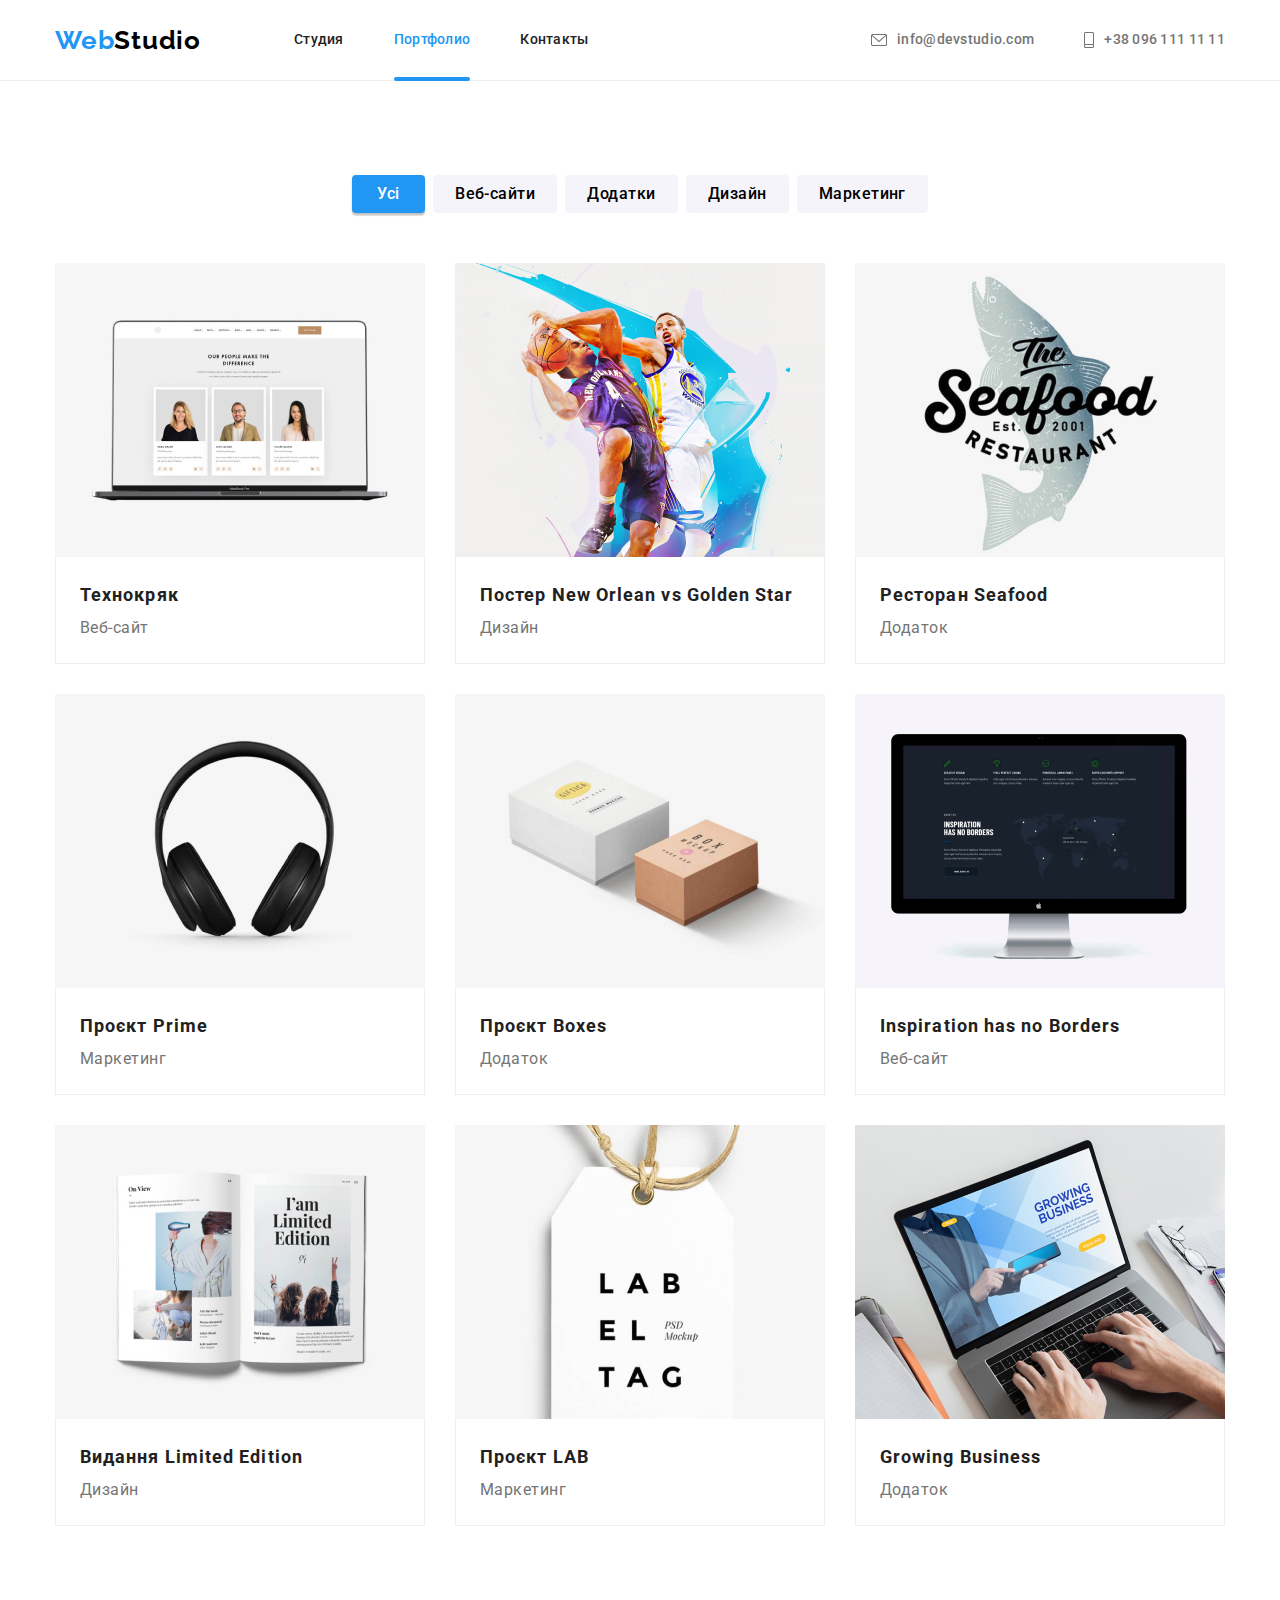
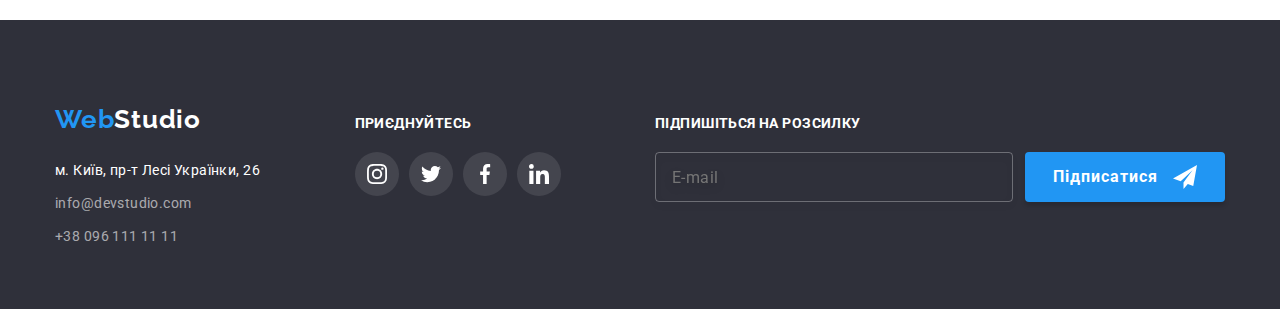
==== portfolio.html @ 857a2376 "added" ====
<!DOCTYPE html>
<html lang="en">
  <head>
    <meta charset="UTF-8">
    <meta http-equiv="X-UA-Compatible" content="IE=edge">
    <meta name="viewport" content="width=device-width, initial-scale=1.0">
    <title>Студия</title>
    <link rel="stylesheet" href="./css/main.min.css">
  </head>
  <body>
   <!-- Шапка сайту Header -->

   <header class="header">
    <div class="container header-container">

      <!-- Логотип компанії Logo -->

      <div class="header__wrap">
        <a class="header__logo logo" href="./index.html"
          >Web<span class="header__decor">Studio</span></a>

        <!-- Menu NAV -->

        <nav class="nav">
          <ul class="nav__list">
            <li class="nav__item">
              <a href="./index.html" class="nav__link">Студия</a>
             </li>
            <li class="nav__item">
              <a href="./portfolio.html" class="nav__link nav__link--current nav__link--current::after">Портфолио</a>
            </li>
            <li class="nav__item"><a href="#" class="nav__link">Контакты</a></li>
          </ul>
        </nav>
      </div>

      <!-- Contacts -->

      <div class="header__contacts contacts">
        <ul class="contacts__list">
          <li class="contacts__item">
            <a href="mailto:info@devstudio.com" class="contacts__link"
              ><svg class="contacts__icon" width="16" height="12">
                <use href="./images/icons.svg#icon-envelope"></use>
              </svg>
              info@devstudio.com
            </a>
          </li>
          <li class="contacts__item">
            <a href="tel:+380961111111" class="contacts__link"
              ><svg class="contacts__icon" width="10" height="16">
                <use href="./images/icons.svg#icon-smartphone"></use></svg
              >+38 096 111 11 11</a
            >
          </li>
        </ul>
      </div>

    </div>
  </header>
    <main>
      <section class="section port">
        <div class="container">
          <h1 hidden>Портфоліо</h1>
          <ul class="list-button">
            <li class="item">
              <button type="button" class="cursor button-port current-btn">
                Усі
              </button>
            </li>
            <li class="item">
              <button type="button" class="cursor button-port">
                Веб-сайти
              </button>
            </li>
            <li class="item">
              <button type="button" class="cursor button-port">Додатки</button>
            </li>
            <li class="item">
              <button type="button" class="cursor button-port">Дизайн</button>
            </li>
            <li class="item">
              <button type="button" class="cursor button-port">
                Маркетинг
              </button>
            </li>
          </ul>

          <!-- <div class="port-img"> -->
          <ul class="list port-img">
            <li class="item"><a href="#"> 
              <div class="port-desc">
                <div class="thumb">
                  <p class="port-description">
                    Ресурс пропонує комплексні пропозиції з різним рівнем
                    функціоналу та сервісів. Все це дозволить відвідувачу
                    отримати вичерпні відомості про компанію чи приватну особу.
                  </p>
                </div>
                <img src="./images/img16.jpg" alt="Технокряк" width="370">
              </div>
              <div class="content-item">
                <h2 class="title-port">Технокряк</h2>
                <p class="text-port">Веб-сайт</p>
              </div></a>
            </li>
            <li class="item"><a href="#"> 
              <div class="port-desc">
                <div class="thumb">
                  <p class="port-description">
                    Ресурс пропонує комплексні пропозиції з різним рівнем
                    функціоналу та сервісів. Все це дозволить відвідувачу
                    отримати вичерпні відомості про компанію чи приватну особу.
                  </p>
                </div>
                <img
                  src="./images/img15.jpg"
                  alt="Постер New Orlean vs Golden Star"
                  width="370"
                >
              </div>
              <div class="content-item">
                <h2 class="title-port">Постер New Orlean vs Golden Star</h2>
                <p class="text-port">Дизайн</p>
              </div></a>
            </li>
            <li class="item"><a href="#"> 
              <div class="port-desc">
                <div class="thumb">
                  <p class="port-description">
                    Ресурс пропонує комплексні пропозиції з різним рівнем
                    функціоналу та сервісів. Все це дозволить відвідувачу
                    отримати вичерпні відомості про компанію чи приватну особу.
                  </p>
                </div>
                <img
                  src="./images/img14.jpg"
                  alt="Ресторан Seafood"
                  width="370"
                >
              </div>
              <div class="content-item">
                <h2 class="title-port">Ресторан Seafood</h2>
                <p class="text-port">Додаток</p>
              </div></a>
            </li>
            <li class="item"><a href="#"> 
              <div class="port-desc">
                <div class="thumb">
                  <p class="port-description">
                    Ресурс пропонує комплексні пропозиції з різним рівнем
                    функціоналу та сервісів. Все це дозволить відвідувачу
                    отримати вичерпні відомості про компанію чи приватну особу.
                  </p>
                </div>
                <img src="./images/img13.jpg" alt="Проєкт Prime" width="370">
              </div>
              <div class="content-item">
                <h2 class="title-port">Проєкт Prime</h2>
                <p class="text-port">Маркетинг</p>
              </div></a>
            </li>
            <li class="item"><a href="#"> 
              <div class="port-desc">
                <div class="thumb">
                  <p class="port-description">
                    Ресурс пропонує комплексні пропозиції з різним рівнем
                    функціоналу та сервісів. Все це дозволить відвідувачу
                    отримати вичерпні відомості про компанію чи приватну особу.
                  </p>
                </div>
                <img src="./images/img12.jpg" alt="Проєкт Boxes" width="370">
              </div>
              <div class="content-item">
                <h2 class="title-port">Проєкт Boxes</h2>
                <p class="text-port">Додаток</p>
              </div></a>
            </li>
            <li class="item"><a href="#"> 
              <div class="port-desc">
                <div class="thumb">
                  <p class="port-description">
                    Ресурс пропонує комплексні пропозиції з різним рівнем
                    функціоналу та сервісів. Все це дозволить відвідувачу
                    отримати вичерпні відомості про компанію чи приватну особу.
                  </p>
                </div>
                <img
                  src="./images/img11.jpg"
                  alt="Inspiration has no Borders"
                  width="370"
                >
              </div>
              <div class="content-item">
                <h2 class="title-port">Inspiration has no Borders</h2>
                <p class="text-port">Веб-сайт</p>
              </div></a>
            </li>
            <li class="item"><a href="#"> 
              <div class="port-desc">
                <div class="thumb">
                  <p class="port-description">
                    Ресурс пропонує комплексні пропозиції з різним рівнем
                    функціоналу та сервісів. Все це дозволить відвідувачу
                    отримати вичерпні відомості про компанію чи приватну особу.
                  </p>
                </div>
                <img
                  src="./images/img10.jpg"
                  alt="Видання Limited Edition"
                  width="370"
                >
              </div>
              <div class="content-item">
                <h2 class="title-port">Видання Limited Edition</h2>
                <p class="text-port">Дизайн</p>
              </div></a>
            </li>
            <li class="item"><a href="#"> 
              <div class="port-desc">
                <div class="thumb">
                  <p class="port-description">
                    Ресурс пропонує комплексні пропозиції з різним рівнем
                    функціоналу та сервісів. Все це дозволить відвідувачу
                    отримати вичерпні відомості про компанію чи приватну особу.
                  </p>
                </div>
                <img src="./images/img9.jpg" alt="Проєкт LAB" width="370">
              </div>
              <div class="content-item">
                <h2 class="title-port">Проєкт LAB</h2>
                <p class="text-port">Маркетинг</p>
              </div></a>
            </li>
            <li class="item"><a href="#"> 
              <div class="port-desc">
                <div class="thumb">
                  <p class="port-description">
                    Ресурс пропонує комплексні пропозиції з різним рівнем
                    функціоналу та сервісів. Все це дозволить відвідувачу
                    отримати вичерпні відомості про компанію чи приватну особу.
                  </p>
                </div>
                <img
                  src="./images/img8.jpg"
                  alt="Growing Business"
                  width="370"
                >
              </div>
              <div class="content-item">
                <h2 class="title-port">Growing Business</h2>
                <p class="text-port">Додаток</p>
              </div></a>
            </li>
          </ul>
          <!-- </div> -->
        </div>
      </section>
    </main>
   <!-- Підвал footer -->

   <footer class="footer">
    <div class="footer__container container">
    
      <!-- Логотип та контактна інформація logo address -->
      <!-- Логотип компанії logo -->

      <div class="footer__wrap">
        <a class="footer__logo logo" href="./index.html"
          >Web<span class="footer__decor">Studio</span></a
        >

        <!-- Контактна інформація adress -->
        
        
          <address class="address">
            <ul class="address__list">
              <li class="address__item">
                <a
                  class="address__link address__link--change-color"
                  href="https://goo.gl/maps/gFXWyVUeque1rp8T6"
                  target="_blank"
                  rel="noopener noreferrer"
                  >м. Київ, пр-т Лесі Українки, 26</a
                >
              </li>
              <li class="address__item">
                <a class="address__link" href="mailto:info@devstudio.com"
                  >info@devstudio.com</a
                >
              </li>
              <li class="address__item">
                <a class="address__link" href="tel:+380961111111"
                  >+38 096 111 11 11</a
                >
              </li>
            </ul>
          </address>
     
      </div>

     <!-- Соціальні мережі -->

      <div class="social">
        <h2 class="social__title">Приєднуйтесь</h2>
        <ul class="social__list">
          <li class="social__item">
            <a href="#" class="social__link">
              <svg class="social__icon" width="20" height="20">
                <use href="./images/icons.svg#icon-instagram"></use></svg
            ></a>
          </li>
          <li class="social__item">
            <a href="#" class="social__link">
              <svg class="social__icon" width="20" height="20">
                <use href="./images/icons.svg#icon-twitter"></use></svg
            ></a>
          </li>
          <li class="social__item">
            <a href="#" class="social__link">
              <svg class="social__icon" width="20" height="20">
                <use href="./images/icons.svg#icon-facebook"></use></svg
            ></a>
          </li>
          <li class="social__item">
            <a href="#" class="social__link">
              <svg class="social__icon" width="20" height="20">
                <use href="./images/icons.svg#icon-linkedin"></use></svg
            ></a>
          </li>
        </ul>
      </div>

      <!-- Підписка - Підпишіться на розсилку subscribe -->

      <div class="subscribe">
        <h2 class="subscribe__title">Підпишіться на розсилку</h2>
        <form class="subscribe__form">
          <label class="subscribe__label" for="user-email" hidden>Підписатися</label>
          <input class="subscribe__input" type="email" name="email" id="user-email" placeholder="E-mail"><button class="subscribe__button" type="submit">
          Підписатися<svg class="subscribe__icon" width="24" height="24">
            <use href="./images/icons.svg#icon-send"></use></svg
          ></button>
        </form>
      </div>
   
    </div>
  </footer>
  <script src="./js/modal.js"></script>
</body>
</html>
---- css/main.min.css ----
@import"https://fonts.googleapis.com/css2?family=Raleway:wght@700&family=Roboto:wght@400;500;700;900&display=swap";/*! modern-normalize v1.1.0 | MIT License | https://github.com/sindresorhus/modern-normalize */*,::after,::before{-webkit-box-sizing:border-box;box-sizing:border-box}html{-moz-tab-size:4;-o-tab-size:4;tab-size:4}html{line-height:1.15;-webkit-text-size-adjust:100%}body{margin:0}body{font-family:system-ui,-apple-system,"Segoe UI",Roboto,Helvetica,Arial,sans-serif,"Apple Color Emoji","Segoe UI Emoji"}hr{height:0;color:inherit}abbr[title]{-webkit-text-decoration:underline dotted;text-decoration:underline dotted}b,strong{font-weight:bolder}code,kbd,pre,samp{font-family:ui-monospace,SFMono-Regular,Consolas,"Liberation Mono",Menlo,monospace;font-size:1em}small{font-size:80%}sub,sup{font-size:75%;line-height:0;position:relative;vertical-align:baseline}sub{bottom:-0.25em}sup{top:-0.5em}table{text-indent:0;border-color:inherit}button,input,optgroup,select,textarea{font-family:inherit;font-size:100%;line-height:1.15;margin:0}button,select{text-transform:none}[type=button],[type=reset],[type=submit],button{-webkit-appearance:button}::-moz-focus-inner{border-style:none;padding:0}:-moz-focusring{outline:1px dotted ButtonText}:-moz-ui-invalid{box-shadow:none}legend{padding:0}progress{vertical-align:baseline}::-webkit-inner-spin-button,::-webkit-outer-spin-button{height:auto}[type=search]{-webkit-appearance:textfield;outline-offset:-2px}::-webkit-search-decoration{-webkit-appearance:none}::-webkit-file-upload-button{-webkit-appearance:button;font:inherit}summary{display:list-item}h1,h2,h3,h4,h5,h6{margin:0}ul{list-style:none;padding:0;margin:0}address{font-style:normal}button{font-family:inherit;padding:0;margin:0}p{margin:0}a{text-decoration:none;color:inherit}img{display:block;max-width:100%;height:auto}:root{--prmary-text-color: #757575;--title-text-color: #212121;--accent-color: #2196f3;--white-color: #ffffff;--black-color: #000000;--bg-main-color: #f5f5f5;--bg-our-color: #f5f4fa;--bg-footer-color: #2f303a;--footer-address-rgba: rgba(255, 255, 255, .6);--border: #eeeeee;--border-bottom: #ececec;--borders: #afb1b8;--background: rgba(255, 255, 255, .1);--gradient: rgba(47, 48, 58, 0.4);--gradient-about: rgba(47, 48, 58, 0.8);--shadow: rgba(0, 0, 0, 0.15);--backdrop: rgba(0, 0, 0, 0.2);--accent-gradient: rgba(33, 150, 243, 0.9);--border-form: rgba(33, 33, 33, 0.2);--timing-function: cubic-bezier(0.4, 0, 0.2, 1)}body{color:var(--prmary-text-color);font-family:Roboto,Verdana,sans-serif}.container{width:1200px;margin:0 auto;padding:0 15px}.section{padding:94px 0}.logo{display:block;padding:24px 0;color:var(--accent-color);font-family:Raleway,Verdana,sans-serif;font-weight:700;font-size:26px;line-height:1.19;letter-spacing:.03em;text-decoration:none}.сlients__title,.team__title,.about__title{margin-bottom:50px;font-weight:700;font-size:36px;line-height:1.17;text-align:center;letter-spacing:.03em;color:var(--title-text-color)}.form__button,.subscribe__button,.hero__button{display:-webkit-box;display:-ms-flexbox;display:flex;-webkit-box-align:center;-ms-flex-align:center;align-items:center;-webkit-box-pack:center;-ms-flex-pack:center;justify-content:center;width:200px;height:50px;font-weight:700;font-size:16px;line-height:1.9;letter-spacing:.06em;background-color:var(--accent-color);color:var(--white-color);-webkit-box-shadow:0px 4px 4px var(--shadow);box-shadow:0px 4px 4px var(--shadow);border:0;border-radius:4px;cursor:pointer}.subscribe__label--hidden,.feature__title--hidden,.form__privacy-input--hidden{position:absolute;width:1px;height:1px;margin:-1px;bottom:0;padding:0;clip:rect(0 0 0 0);overflow:hidden}.header{max-width:1600px;margin:0 auto;border-bottom:1px solid var(--border-bottom)}.header-container{display:-webkit-box;display:-ms-flexbox;display:flex}.header__decor{color:var(--black-color)}.header__wrap{display:-webkit-box;display:-ms-flexbox;display:flex;-webkit-box-align:center;-ms-flex-align:center;align-items:center}.nav{margin-left:93px}.nav__list{display:-webkit-box;display:-ms-flexbox;display:flex}.nav__item+.nav__item{margin-left:50px}.nav__link{position:relative;display:inline-block;padding:32px 0 32px;font-weight:500;font-size:14px;line-height:1.14;letter-spacing:.02em;color:var(--title-text-color);-webkit-transition:color 250ms var(--timing-function);-o-transition:color 250ms var(--timing-function);transition:color 250ms var(--timing-function)}.nav__link:focus,.nav__link:hover{color:var(--accent-color)}.nav__link::after{content:"";position:absolute;bottom:-1px;right:0;width:100%;height:4px;border-radius:2px;background-color:var(--accent-color);-webkit-transform:scaleX(0);-ms-transform:scaleX(0);transform:scaleX(0);-webkit-transition:-webkit-transform 250ms var(--timing-function);transition:-webkit-transform 250ms var(--timing-function);-o-transition:transform 250ms var(--timing-function);transition:transform 250ms var(--timing-function);transition:transform 250ms var(--timing-function), -webkit-transform 250ms var(--timing-function)}.nav__link:hover::after,.nav__link:focus::after{-webkit-transform:scaleX(1);-ms-transform:scaleX(1);transform:scaleX(1)}.nav__link--current{color:var(--accent-color)}.nav__link--current::after{-webkit-transform:scaleX(1);-ms-transform:scaleX(1);transform:scaleX(1)}.contacts{margin:auto 0 auto auto}.contacts__link{display:-webkit-box;display:-ms-flexbox;display:flex;padding:24px 0;font-weight:500;font-size:14px;line-height:1.14;letter-spacing:.02em;text-decoration:none;color:var(--prmary-text-color);fill:currentColor;-webkit-transition:color 250ms var(--timing-function),fill 250ms var(--timing-function);-o-transition:color 250ms var(--timing-function),fill 250ms var(--timing-function);transition:color 250ms var(--timing-function),fill 250ms var(--timing-function)}.contacts__link:focus,.contacts__link:hover{color:var(--accent-color);fill:currentColor}.contacts__list{display:-webkit-box;display:-ms-flexbox;display:flex}.contacts__item+.contacts__item{margin-left:50px}.contacts__icon{margin:auto 10px auto auto}.hero{max-width:1600px;min-height:600px;padding:200px 0;margin:0 auto;background-image:-webkit-gradient(linear, left top, left bottom, from(var(--gradient)), to(var(--gradient))),url(../images/background-image.jpg);background-image:-o-linear-gradient(var(--gradient), var(--gradient)),url(../images/background-image.jpg);background-image:linear-gradient(var(--gradient), var(--gradient)),url(../images/background-image.jpg);background-color:var(--bg-footer-color);background-repeat:no-repeat;background-position:center;background-size:cover}.hero__wrap{width:696px;margin:0 auto}.hero__title{font-weight:900;font-size:44px;line-height:1.36;text-align:center;letter-spacing:.06em;text-transform:uppercase;color:var(--white-color)}.hero__button{margin:30px auto 0 auto}.feature{padding-top:94px}.feature__list{display:-webkit-box;display:-ms-flexbox;display:flex;-webkit-box-align:start;-ms-flex-align:start;align-items:flex-start;-webkit-box-pack:center;-ms-flex-pack:center;justify-content:center}.feature__item:not(:last-child){margin-right:30px}.feature__card{display:-webkit-box;display:-ms-flexbox;display:flex;-webkit-box-pack:center;-ms-flex-pack:center;justify-content:center;-webkit-box-align:center;-ms-flex-align:center;align-items:center;width:270px;height:120px;margin-bottom:30px;background-color:var(--bg-our-color);border-radius:4px}.feature__subtitle{margin-bottom:10px;color:var(--title-text-color);font-weight:700;font-size:14px;line-height:1.14;letter-spacing:.03em;text-transform:uppercase}.feature__description{font-size:14px;line-height:1.71;letter-spacing:.03em}.about{padding:94px 0}.about__list{display:-webkit-box;display:-ms-flexbox;display:flex}.about__item{position:relative}.about__item:not(:last-child){margin-right:30px}.about__subtitle{position:absolute;bottom:0;left:0;width:370px;height:70px;background-color:var(--gradient-about);color:var(--white-color);text-align:center;padding:27px 0}.team{padding:94px 0;margin:0 auto;max-width:1600px;background-color:var(--bg-our-color)}.team__list{display:-webkit-box;display:-ms-flexbox;display:flex;-webkit-box-align:center;-ms-flex-align:center;align-items:center;-webkit-box-pack:center;-ms-flex-pack:center;justify-content:center}.team__item{width:270px;background-color:var(--white-color);-webkit-box-shadow:0px 1px 3px rgba(0,0,0,.12),0px 1px 1px rgba(0,0,0,.14),0px 2px 1px rgba(0,0,0,.2);box-shadow:0px 1px 3px rgba(0,0,0,.12),0px 1px 1px rgba(0,0,0,.14),0px 2px 1px rgba(0,0,0,.2);border-radius:0px 0px 4px 4px}.team__item:not(:last-child){margin-right:30px}.team__subtitle{margin:30px 0 10px 0;font-weight:500;font-size:16px;line-height:1.19;text-align:center;letter-spacing:.03em;color:var(--title-text-color)}.team__description{margin-bottom:30px;font-size:16px;line-height:1.19;text-align:center;letter-spacing:.03em}.team__social{display:-webkit-box;display:-ms-flexbox;display:flex;margin:16px 32px 30px 32px}.team__link{display:-webkit-box;display:-ms-flexbox;display:flex;-webkit-box-align:center;-ms-flex-align:center;align-items:center;-webkit-box-pack:center;-ms-flex-pack:center;justify-content:center;margin-right:10px;width:44px;height:44px;border-radius:50%;fill:var(--borders);-webkit-transition:background-color 250ms var(--timing-function),fill 250ms var(--timing-function);-o-transition:background-color 250ms var(--timing-function),fill 250ms var(--timing-function);transition:background-color 250ms var(--timing-function),fill 250ms var(--timing-function)}.team__link:hover,.team__link:focus{background-color:var(--accent-color);fill:var(--white-color)}.team__link:last-child{margin-right:0}.сlients{padding:94px 0;margin:0 auto}.сlients__list{display:-webkit-box;display:-ms-flexbox;display:flex;-webkit-box-align:center;-ms-flex-align:center;align-items:center;-webkit-box-pack:center;-ms-flex-pack:center;justify-content:center}.сlients__item:not(:last-child){margin-right:30px}.сlients__link{display:-webkit-box;display:-ms-flexbox;display:flex;-webkit-box-pack:center;-ms-flex-pack:center;justify-content:center;-webkit-box-align:center;-ms-flex-align:center;align-items:center;width:170px;height:92px;border:1px solid currentColor;border-radius:4px;color:var(--borders);fill:currentColor;-webkit-transition:border-color 250ms var(--timing-function),fill 250ms var(--timing-function);-o-transition:border-color 250ms var(--timing-function),fill 250ms var(--timing-function);transition:border-color 250ms var(--timing-function),fill 250ms var(--timing-function)}.сlients__link:focus,.сlients__link:hover{border-color:var(--accent-color);fill:var(--accent-color)}.footer{max-width:1600px;margin:0 auto;padding-top:60px;padding-bottom:60px;background-color:var(--bg-footer-color)}.footer__container{display:-webkit-box;display:-ms-flexbox;display:flex;-webkit-box-align:baseline;-ms-flex-align:baseline;align-items:baseline;-webkit-box-pack:justify;-ms-flex-pack:justify;justify-content:space-between}.footer__decor{color:var(--white-color)}.address__item:not(:last-child){margin-bottom:9px}.address__link{font-size:14px;line-height:1.71;letter-spacing:.03em;color:var(--footer-address-rgba);-webkit-transition:color 250ms var(--timing-function);-o-transition:color 250ms var(--timing-function);transition:color 250ms var(--timing-function)}.address__link:focus,.address__link:hover{color:var(--accent-color)}.social__title,.subscribe__title{margin-bottom:20px;font-weight:700;font-size:14px;line-height:1.14;letter-spacing:.03em;text-transform:uppercase;color:var(--white-color)}.social__list{display:-webkit-box;display:-ms-flexbox;display:flex;-webkit-box-align:center;-ms-flex-align:center;align-items:center;-webkit-box-pack:center;-ms-flex-pack:center;justify-content:center}.social__item:not(:last-child){margin-right:10px}.social__link{display:-webkit-box;display:-ms-flexbox;display:flex;-webkit-box-pack:center;-ms-flex-pack:center;justify-content:center;-webkit-box-align:center;-ms-flex-align:center;align-items:center;width:44px;height:44px;border-radius:50%;background-color:var(--background);-webkit-transition:background-color 250ms var(--timing-function);-o-transition:background-color 250ms var(--timing-function);transition:background-color 250ms var(--timing-function)}.social__link:focus,.social__link:hover{background-color:var(--accent-color)}.social__icon{fill:var(--white-color)}.subscribe__form{display:-webkit-box;display:-ms-flexbox;display:flex}.subscribe__input{padding:0 16px;margin-right:12px;width:358px;height:50px;font-size:16px;line-height:1.25;letter-spacing:.03em;color:rgba(255,255,255,.6);background-color:rgba(0,0,0,0);border:1px solid rgba(255,255,255,.3);-webkit-filter:drop-shadow(0px 4px 4px rgba(0, 0, 0, 0.15));filter:drop-shadow(0px 4px 4px rgba(0, 0, 0, 0.15));border-radius:4px;-webkit-transition:background 250ms var(--timing-function);-o-transition:background 250ms var(--timing-function);transition:background 250ms var(--timing-function)}.subscribe__input:focus{background:-webkit-gradient(linear, left bottom, left top, from(rgba(33, 150, 243, 0)), to(rgba(33, 150, 243, 0))),-webkit-gradient(linear, left bottom, left top, from(rgba(255, 255, 255, 0.3)), to(rgba(255, 255, 255, 0.3)));background:-o-linear-gradient(bottom, rgba(33, 150, 243, 0), rgba(33, 150, 243, 0)),-o-linear-gradient(bottom, rgba(255, 255, 255, 0.3), rgba(255, 255, 255, 0.3));background:linear-gradient(0deg, rgba(33, 150, 243, 0), rgba(33, 150, 243, 0)),linear-gradient(0deg, rgba(255, 255, 255, 0.3), rgba(255, 255, 255, 0.3))}.subscribe__button{-webkit-box-pack:justify;-ms-flex-pack:justify;justify-content:space-between;padding:0 28px;fill:currentColor}.backdrop{position:fixed;top:0;left:0;width:100%;height:100%;background-color:var(--backdrop);z-index:2;opacity:1;-webkit-transition:opacity 250ms var(--timing-function),visibility 250ms var(--timing-function);-o-transition:opacity 250ms var(--timing-function),visibility 250ms var(--timing-function);transition:opacity 250ms var(--timing-function),visibility 250ms var(--timing-function)}.backdrop--is-hidden{opacity:0;pointer-events:none;visibility:hidden}.backdrop--is-hidden .backdrop__modal{-webkit-transform:translate(-50%, -50%) scale(0.9);-ms-transform:translate(-50%, -50%) scale(0.9);transform:translate(-50%, -50%) scale(0.9)}.backdrop__modal{position:absolute;top:50%;left:50%;height:581px;width:528px;background-color:var(--white-color);-webkit-box-shadow:0px 1px 3px rgba(0,0,0,.12),0px 1px 1px rgba(0,0,0,.14),0px 2px 1px rgba(0,0,0,.2);box-shadow:0px 1px 3px rgba(0,0,0,.12),0px 1px 1px rgba(0,0,0,.14),0px 2px 1px rgba(0,0,0,.2);border-radius:4px;-webkit-transition:opacity 250ms var(--timing-function);-o-transition:opacity 250ms var(--timing-function);transition:opacity 250ms var(--timing-function);-webkit-transform:translate(-50%, -50%) scale(1);-ms-transform:translate(-50%, -50%) scale(1);transform:translate(-50%, -50%) scale(1)}.backdrop__close{position:absolute;top:8px;right:8px;display:-webkit-box;display:-ms-flexbox;display:flex;-webkit-box-align:center;-ms-flex-align:center;align-items:center;-webkit-box-pack:center;-ms-flex-pack:center;justify-content:center;width:30px;height:30px;border:1px solid rgba(0,0,0,.1);border-radius:50%;background-color:var(--white-color);-webkit-transition:fill 250ms var(--timing-function);-o-transition:fill 250ms var(--timing-function);transition:fill 250ms var(--timing-function);cursor:pointer}.backdrop__close:hover{fill:var(--accent-color);color:currentColor}.form{margin:0 auto;padding:40px}.form__desc{margin-bottom:12px;font-weight:700;font-size:20px;line-height:1.15;text-align:center;letter-spacing:.03em;color:var(--title-text-color)}.form__label{display:block;padding-bottom:4px;font-size:12px;line-height:1.17;letter-spacing:.01em;color:var(--prmary-text-color)}.form__field{position:relative;margin-bottom:10px}.form__input{width:100%;height:40px;padding-left:42px;border:1px solid var(--border-form);border-radius:4px;-webkit-transition:border 250ms var(--timing-function);-o-transition:border 250ms var(--timing-function);transition:border 250ms var(--timing-function)}.form__input:focus~.form__icon-wrap{fill:var(--accent-color)}.form__input:focus{border:1px solid var(--accent-color);outline:none}.form__input:hover{cursor:pointer}.form__icon-wrap{position:absolute;top:0;left:12px;-webkit-transform:translate(0, 50%);-ms-transform:translate(0, 50%);transform:translate(0, 50%);-webkit-transition:fill 250ms var(--timing-function);-o-transition:fill 250ms var(--timing-function);transition:fill 250ms var(--timing-function)}.form__textarea{width:448px;height:120px;padding:12px 16px;margin-bottom:-4px;color:rgba(117,117,117,.5);font-size:12px;line-height:1.17;letter-spacing:.01em;border:1px solid var(--border-form);border-radius:4px;resize:none;-webkit-transition:border 250ms var(--timing-function);-o-transition:border 250ms var(--timing-function);transition:border 250ms var(--timing-function)}.form__textarea:focus{border:1px solid var(--accent-color);outline:none}.form__textareahover{cursor:pointer}.form__textarea::-webkit-input-placeholder{color:rgba(117,117,117,.5)}.form__textarea::-moz-placeholder{color:rgba(117,117,117,.5)}.form__textarea:-ms-input-placeholder{color:rgba(117,117,117,.5)}.form__textarea::-ms-input-placeholder{color:rgba(117,117,117,.5)}.form__textarea::placeholder{color:rgba(117,117,117,.5)}.form__button{margin:30px auto 0 auto}.form__privacy-label{display:-webkit-box;display:-ms-flexbox;display:flex;-webkit-box-pack:center;-ms-flex-pack:center;justify-content:center;-webkit-box-align:center;-ms-flex-align:center;align-items:center;margin:20px auto 0}.form__privacy-text{display:inline-block;text-align:center;font-size:14px;line-height:1.7;letter-spacing:.03em;color:var(--prmary-text-color)}.form__privacy-link{border-bottom:1px solid var(--accent-color);color:var(--accent-color)}.form__privacy-icon-wrap{display:inline-block;width:16px;height:15px;border:1px solid var(--title-text-color);border-radius:2px;margin-right:9px;-webkit-transition:opacity 250ms var(--timing-function);-o-transition:opacity 250ms var(--timing-function);transition:opacity 250ms var(--timing-function)}.form__privacy-icon-wrap .form__privacy-icon{-webkit-transition:opacity 250ms var(--timing-function);-o-transition:opacity 250ms var(--timing-function);transition:opacity 250ms var(--timing-function)}.form__privacy-input:checked+.form__privacy-icon-wrap{border-color:rgba(0,0,0,0);background-color:var(--accent-color);position:relative}.form__privacy-icon-wrap .form__privacy-icon{opacity:0}.form__privacy-input:checked+.form__privacy-icon-wrap .form__privacy-icon{opacity:1;position:absolute;-webkit-transform:translate(0, -10%);-ms-transform:translate(0, -10%);transform:translate(0, -10%)}.address__link--change-color{color:var(--white-color)}.list-button{list-style:none}.list-button .item:not(:last-child){margin-right:8px}.button-port{background-color:var(--bg-our-color);border:0;border-radius:4px;font-family:Roboto,Verdana,sans-serif;font-weight:500;font-size:16px;line-height:1.62;letter-spacing:.03em;padding:6px 22px;min-height:38px;min-width:73px;-webkit-transition:background-color 250ms var(--timing-function),color 250ms var(--timing-function),-webkit-box-shadow 250ms var(--timing-function);transition:background-color 250ms var(--timing-function),color 250ms var(--timing-function),-webkit-box-shadow 250ms var(--timing-function);-o-transition:background-color 250ms var(--timing-function),color 250ms var(--timing-function),box-shadow 250ms var(--timing-function);transition:background-color 250ms var(--timing-function),color 250ms var(--timing-function),box-shadow 250ms var(--timing-function);transition:background-color 250ms var(--timing-function),color 250ms var(--timing-function),box-shadow 250ms var(--timing-function),-webkit-box-shadow 250ms var(--timing-function)}.button-port.current-btn,.button-port:hover,.button-port:focus{background-color:var(--accent-color);color:var(--white-color);-webkit-box-shadow:0px 3px 1px rgba(0,0,0,.1),0px 1px 2px rgba(0,0,0,.08),0px 2px 2px rgba(0,0,0,.12);box-shadow:0px 3px 1px rgba(0,0,0,.1),0px 1px 2px rgba(0,0,0,.08),0px 2px 2px rgba(0,0,0,.12)}.container .list-button{min-width:575px;display:-webkit-box;display:-ms-flexbox;display:flex;margin-left:0;margin-right:0;margin-bottom:50px;-webkit-box-pack:center;-ms-flex-pack:center;justify-content:center}.thumb{position:absolute;top:0;left:0;width:100%;height:100%;background-color:var(--accent-gradient);-webkit-transform:translateY(100%);-ms-transform:translateY(100%);transform:translateY(100%);-webkit-transition:-webkit-transform 250ms var(--timing-function);transition:-webkit-transform 250ms var(--timing-function);-o-transition:transform 250ms var(--timing-function);transition:transform 250ms var(--timing-function);transition:transform 250ms var(--timing-function), -webkit-transform 250ms var(--timing-function)}.port-img .item:hover .thumb{-webkit-transform:translateY(0);-ms-transform:translateY(0);transform:translateY(0)}.port-img .port-desc{width:370px;height:294px;position:relative;overflow:hidden}.port-img.list{-ms-flex-wrap:wrap;flex-wrap:wrap;display:-webkit-box;display:-ms-flexbox;display:flex}.port-description{padding:63px 24px;font-size:18px;line-height:1.56;letter-spacing:.03em;color:var(--white-color)}.port-img .content-item{padding:20px 24px}.title-port{color:var(--title-text-color);font-weight:700;font-size:18px;line-height:2;letter-spacing:.06em}.text-port{font-size:16px;line-height:1.88;letter-spacing:.03em}.content-item{border-bottom:1px solid var(--border);border-left:1px solid var(--border);border-right:1px solid var(--border)}.port-img .item{width:370px;background:var(--white-color);margin-right:30px;margin-bottom:30px;cursor:pointer;-webkit-transition:-webkit-box-shadow 250ms var(--timing-function);transition:-webkit-box-shadow 250ms var(--timing-function);-o-transition:box-shadow 250ms var(--timing-function);transition:box-shadow 250ms var(--timing-function);transition:box-shadow 250ms var(--timing-function), -webkit-box-shadow 250ms var(--timing-function)}.port-img .item:hover,.port-img .item:focus{-webkit-box-shadow:0px 1px 1px rgba(0,0,0,.12),0px 4px 4px rgba(0,0,0,.06),1px 4px 6px rgba(0,0,0,.16);box-shadow:0px 1px 1px rgba(0,0,0,.12),0px 4px 4px rgba(0,0,0,.06),1px 4px 6px rgba(0,0,0,.16)}.port-img .item:nth-child(3n){margin-right:0}.port-img .item:nth-last-child(-n+3){margin-bottom:0}/*# sourceMappingURL=main.min.css.map */
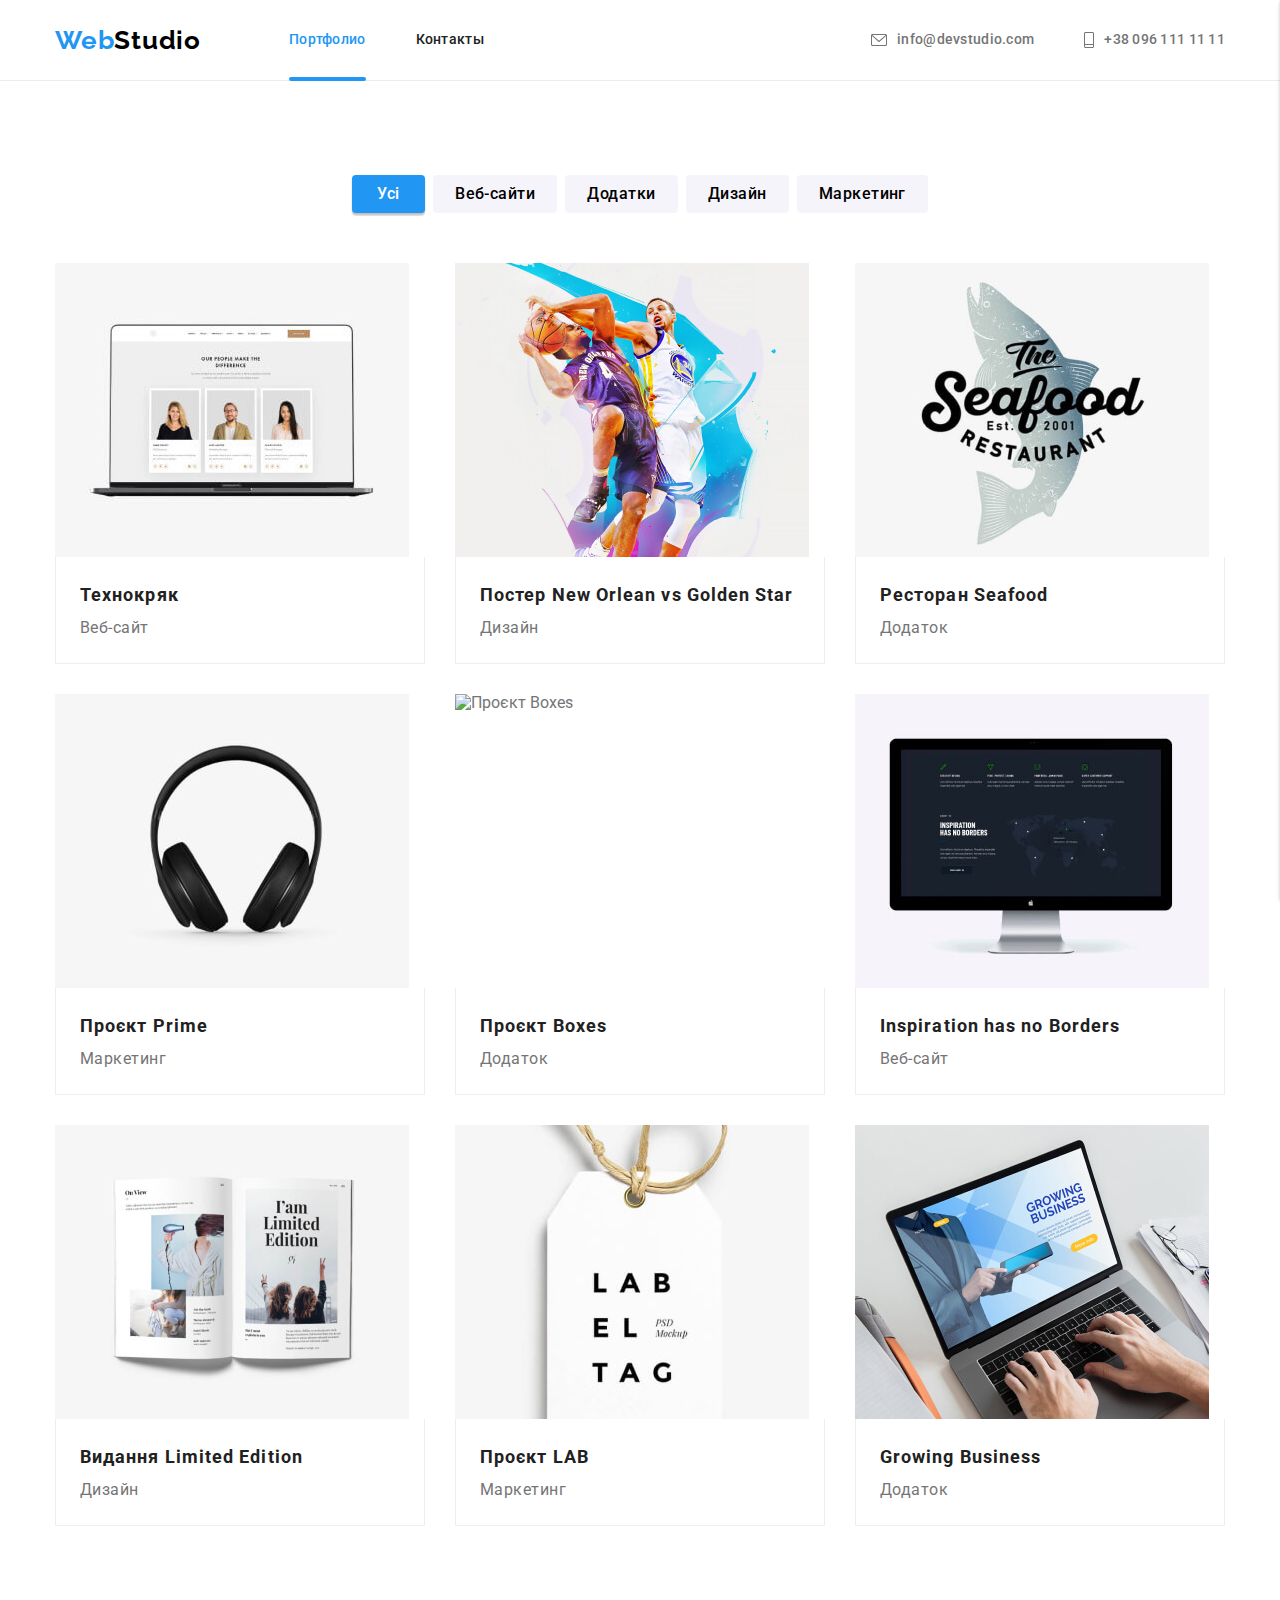
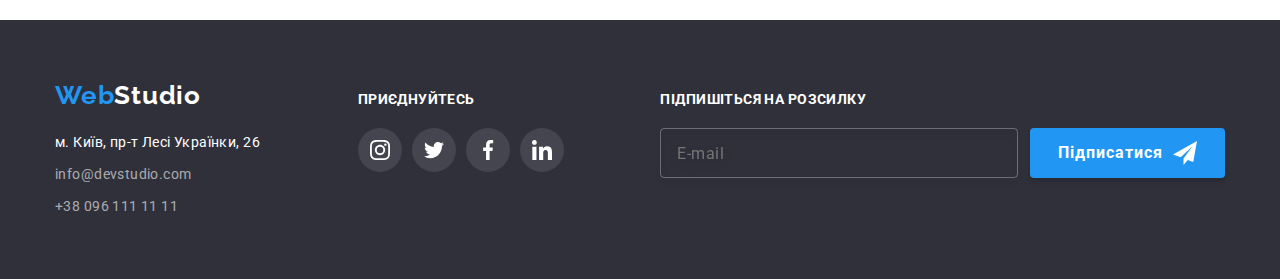
==== commit 22c368ca: "fix line + img" ====
--- a/portfolio.html
+++ b/portfolio.html
@@ -3,61 +3,130 @@
   <head>
     <meta charset="UTF-8">
     <meta http-equiv="X-UA-Compatible" content="IE=edge">
-    <meta name="viewport" content="width=device-width, initial-scale=1.0">
+    <meta name='viewport' content='width=device-width, initial-scale=1.0'>
+    <meta content='true' name='HandheldFriendly'>
+    <meta content='width' name='MobileOptimized'>
+    <meta content='yes' name='apple-mobile-web-app-capable'>
     <title>Студия</title>
-    <link rel="stylesheet" href="./css/main.min.css">
+   <link rel="stylesheet" href="./css/main.min.css">
+
   </head>
   <body>
-   <!-- Шапка сайту Header -->
-
-   <header class="header">
-    <div class="container header-container">
-
-      <!-- Логотип компанії Logo -->
-
-      <div class="header__wrap">
-        <a class="header__logo logo" href="./index.html"
-          >Web<span class="header__decor">Studio</span></a>
-
-        <!-- Menu NAV -->
-
-        <nav class="nav">
-          <ul class="nav__list">
-            <li class="nav__item">
-              <a href="./index.html" class="nav__link">Студия</a>
-             </li>
-            <li class="nav__item">
-              <a href="./portfolio.html" class="nav__link nav__link--current nav__link--current::after">Портфолио</a>
-            </li>
-            <li class="nav__item"><a href="#" class="nav__link">Контакты</a></li>
+    
+
+    <!-- Шапка сайту Header -->
+
+    <header class="header">
+      <div class="container header-container">
+
+        <!-- Логотип компанії Logo -->
+
+        <!-- <div class="header__wrap"> -->
+          <a class="header__logo logo" href="./index.html"
+            >Web<span class="header__decor">Studio</span></a>
+
+          <!-- Menu NAV -->
+
+          <nav class="nav">
+            <ul class="nav__list">
+              <li class="nav__item">
+                <a href="./index.html" class="nav__link>Студия</a>
+               </li>
+              <li class="nav__item">
+                <a href="./portfolio.html" class="nav__link nav__link--current nav__link--current::after"">Портфолио</a>
+              </li>
+              <li class="nav__item"><a href="#" class="nav__link">Контакты</a></li>
+            </ul>
+          </nav>
+        <!-- </div> -->
+
+        <!-- Contacts -->
+
+        <div class="header__contacts contacts">
+          <ul class="contacts__list">
+            <li class="contacts__item">
+              <a href="mailto:info@devstudio.com" class="contacts__link"
+                ><svg class="contacts__icon" width="16" height="12">
+                  <use href="./images/icons.svg#icon-envelope"></use>
+                </svg>
+                info@devstudio.com
+              </a>
+            </li>
+            <li class="contacts__item">
+              <a href="tel:+380961111111" class="contacts__link"
+                ><svg class="contacts__icon-tablet" width="10" height="14">
+                  <use href="./images/icons.svg#icon-tablet"></use></svg
+                >
+                <svg class="contacts__icon-smartphone" width="10" height="16">
+                  <use href="./images/icons.svg#icon-smartphone"></use></svg
+                >+38 096 111 11 11</a
+              >
+            </li>
           </ul>
-        </nav>
+        </div>
+
+
+      <button
+      class="header-burger__btn js-open-menu"
+      aria-expanded="false"
+      aria-controls="mobile-menu"
+    >
+    <svg class="header-burger__icon" width="24" height="16">
+      <use href="./images/icons.svg#icon-menu-mob">
+    </button>
+
+    <div class="mobile-menu js-menu-container" id="mobile-menu">  
+     <div class="mobile-wrap">
+      <button type="button" class="header-close__btn js-close-menu">
+        <svg class="backdrop__icon" width="18" height="18">
+          <use href="./images/icons.svg#icon-close-mobile"></use>
+        </svg></button>
+   
+    <ul class="mobile-menu__list">
+      <li class="mobile-menu__item">
+        <a href="./index.html" class="mobile-menu__link">Студия</a>
+       </li>
+      <li class="mobile-menu__item">
+        <a href="./portfolio.html" class="mobile-menu__link mobile-menu__link--current">Портфолио</a>
+      </li>
+      <li class="mobile-menu__item"><a href="#" class="mobile-menu__link">Контакты</a></li>
+    </ul>
+
+    <ul class="mobile-contacts__list">
+      <li class="mobile-contacts__item">
+        <a href="tel:+380961111111" class="mobile-contacts__link"
+          >
+          +38 096 111 11 11</a
+        >
+      </li>
+      <li class="mobile-contacts__item">
+        <a href="mailto:info@devstudio.com" class="mobile-mail-contacts__link"
+          >
+          info@devstudio.com
+        </a>
+      </li>
+     
+    </ul>
+    <ul class="mobil-social__list">
+      <li class="mobil-social__item mobil-social__item::after">
+        <a href="#" class="mobil-social__link">Instagram</a>
+       </li>
+      <li class="mobil-social__item">
+        <a href="#" class="mobil-social__link">Twitter</a>
+      </li>
+      <li class="mobil-social__item">
+        <a href="#" class="mobil-social__link">Facebook</a>
+        </li>
+      <li class="mobil-social__item">
+        <a href="#" class="mobil-social__link">Linkedin
+          </a>
+      </li>
+    </ul>
+
+  </div>
+</div>
       </div>
-
-      <!-- Contacts -->
-
-      <div class="header__contacts contacts">
-        <ul class="contacts__list">
-          <li class="contacts__item">
-            <a href="mailto:info@devstudio.com" class="contacts__link"
-              ><svg class="contacts__icon" width="16" height="12">
-                <use href="./images/icons.svg#icon-envelope"></use>
-              </svg>
-              info@devstudio.com
-            </a>
-          </li>
-          <li class="contacts__item">
-            <a href="tel:+380961111111" class="contacts__link"
-              ><svg class="contacts__icon" width="10" height="16">
-                <use href="./images/icons.svg#icon-smartphone"></use></svg
-              >+38 096 111 11 11</a
-            >
-          </li>
-        </ul>
-      </div>
-
-    </div>
-  </header>
+    </header>
     <main>
       <section class="section port">
         <div class="container">
@@ -97,7 +166,12 @@
                     отримати вичерпні відомості про компанію чи приватну особу.
                   </p>
                 </div>
-                <img src="./images/img16.jpg" alt="Технокряк" width="370">
+                <picture>
+                  <source srcset="./images/img16-480.jpg 1x, ./images/img16-480@2x.jpg 2x" media="(max-width: 767px)">
+                  <source srcset="./images/img16-768.jpg 1x, ./images/img16-768@2x.jpg 2x" media="(min-width: 768px)">
+                  <source srcset="./images/img16-1200.jpg 1x, ./images/img16-1200@2x.jpg 2x" media="(min-width: 1200px)">
+                 <img src="./images/img16-480.jpg" alt="Технокряк">
+                </picture>
               </div>
               <div class="content-item">
                 <h2 class="title-port">Технокряк</h2>
@@ -113,11 +187,14 @@
                     отримати вичерпні відомості про компанію чи приватну особу.
                   </p>
                 </div>
+                <picture>
+                  <source srcset="./images/img15-480.jpg 1x, ./images/img15-480@2x.jpg 2x" media="(max-width: 767px)">
+                  <source srcset="./images/img15-768.jpg 1x, ./images/img15-768@2x.jpg 2x" media="(min-width: 768px)">
+                  <source srcset="./images/img15-1200.jpg 1x, ./images/img15-1200@2x.jpg 2x" media="(min-width: 1200px)">
                 <img
-                  src="./images/img15.jpg"
+                  src="./images/img15-480.jpg"
                   alt="Постер New Orlean vs Golden Star"
-                  width="370"
-                >
+                ></picture>
               </div>
               <div class="content-item">
                 <h2 class="title-port">Постер New Orlean vs Golden Star</h2>
@@ -133,11 +210,14 @@
                     отримати вичерпні відомості про компанію чи приватну особу.
                   </p>
                 </div>
+                <picture>
+                  <source srcset="./images/img14-480.jpg 1x, ./images/img14-480@2x.jpg 2x" media="(max-width: 767px)">
+                  <source srcset="./images/img14-768.jpg 1x, ./images/img14-768@2x.jpg 2x" media="(min-width: 768px)">
+                  <source srcset="./images/img14-1200.jpg 1x, ./images/img14-1200@2x.jpg 2x" media="(min-width: 1200px)">
                 <img
-                  src="./images/img14.jpg"
+                  src="./images/img14-480.jpg"
                   alt="Ресторан Seafood"
-                  width="370"
-                >
+                ></picture>
               </div>
               <div class="content-item">
                 <h2 class="title-port">Ресторан Seafood</h2>
@@ -153,7 +233,12 @@
                     отримати вичерпні відомості про компанію чи приватну особу.
                   </p>
                 </div>
-                <img src="./images/img13.jpg" alt="Проєкт Prime" width="370">
+                <picture>
+                  <source srcset="./images/img13-480.jpg 1x, ./images/img13-480@2x.jpg 2x" media="(max-width: 767px)">
+                  <source srcset="./images/img13-768.jpg 1x, ./images/img13-768@2x.jpg 2x" media="(min-width: 768px)">
+                  <source srcset="./images/img13-1200.jpg 1x, ./images/img13-1200@2x.jpg 2x" media="(min-width: 1200px)">
+                <img src="./images/img13-480.jpg" alt="Проєкт Prime">
+                </picture>
               </div>
               <div class="content-item">
                 <h2 class="title-port">Проєкт Prime</h2>
@@ -169,7 +254,12 @@
                     отримати вичерпні відомості про компанію чи приватну особу.
                   </p>
                 </div>
-                <img src="./images/img12.jpg" alt="Проєкт Boxes" width="370">
+                <picture>
+                  <source srcset="./images/img12-480.jpg 1x, ./images/img12-480@2x.jpg 2x" media="(max-width: 767px)">
+                  <source srcset="./images/img12-768.jpg 1x, ./images/img12-768@2x.jpg 2x" media="(min-width: 768px)">
+                  <source srcset="./images/img12-1200.jpg 1x, ./images/img12-1200@2x.jpg 2x" media="(min-width: 1200px)">
+                <img src="./images/img12-480.jpg" alt="Проєкт Boxes">
+                </picture>
               </div>
               <div class="content-item">
                 <h2 class="title-port">Проєкт Boxes</h2>
@@ -185,11 +275,15 @@
                     отримати вичерпні відомості про компанію чи приватну особу.
                   </p>
                 </div>
+                <picture>
+                  <source srcset="./images/img11-480.jpg 1x, ./images/img11-480@2x.jpg 2x" media="(max-width: 767px)">
+                  <source srcset="./images/img11-768.jpg 1x, ./images/img11-768@2x.jpg 2x" media="(min-width: 768px)">
+                  <source srcset="./images/img11-1200.jpg 1x, ./images/img11-1200@2x.jpg 2x" media="(min-width: 1200px)">
                 <img
-                  src="./images/img11.jpg"
+                  src="./images/img11-480.jpg"
                   alt="Inspiration has no Borders"
-                  width="370"
-                >
+                >
+                </picture>
               </div>
               <div class="content-item">
                 <h2 class="title-port">Inspiration has no Borders</h2>
@@ -205,11 +299,15 @@
                     отримати вичерпні відомості про компанію чи приватну особу.
                   </p>
                 </div>
+                <picture>
+                  <source srcset="./images/img10-480.jpg 1x, ./images/img10-480@2x.jpg 2x" media="(max-width: 767px)">
+                  <source srcset="./images/img10-768.jpg 1x, ./images/img10-768@2x.jpg 2x" media="(min-width: 768px)">
+                  <source srcset="./images/img10-1200.jpg 1x, ./images/img10-1200@2x.jpg 2x" media="(min-width: 1200px)">
                 <img
-                  src="./images/img10.jpg"
+                  src="./images/img10-480.jpg"
                   alt="Видання Limited Edition"
-                  width="370"
-                >
+                >
+                </picture>
               </div>
               <div class="content-item">
                 <h2 class="title-port">Видання Limited Edition</h2>
@@ -225,7 +323,12 @@
                     отримати вичерпні відомості про компанію чи приватну особу.
                   </p>
                 </div>
-                <img src="./images/img9.jpg" alt="Проєкт LAB" width="370">
+                <picture>
+                  <source srcset="./images/img9-480.jpg 1x, ./images/img9-480@2x.jpg 2x" media="(max-width: 767px)">
+                  <source srcset="./images/img9-768.jpg 1x, ./images/img9-768@2x.jpg 2x" media="(min-width: 768px)">
+                  <source srcset="./images/img9-1200.jpg 1x, ./images/img9-1200@2x.jpg 2x" media="(min-width: 1200px)">
+                <img src="./images/img9-480.jpg" alt="Проєкт LAB">
+                </picture>
               </div>
               <div class="content-item">
                 <h2 class="title-port">Проєкт LAB</h2>
@@ -241,11 +344,15 @@
                     отримати вичерпні відомості про компанію чи приватну особу.
                   </p>
                 </div>
+                <picture>
+                  <source srcset="./images/img8-480.jpg 1x, ./images/img8-480@2x.jpg 2x" media="(max-width: 767px)">
+                  <source srcset="./images/img8-768.jpg 1x, ./images/img8-768@2x.jpg 2x" media="(min-width: 768px)">
+                  <source srcset="./images/img8-1200.jpg 1x, ./images/img8-1200@2x.jpg 2x" media="(min-width: 1200px)">
                 <img
-                  src="./images/img8.jpg"
+                  src="./images/img8-480.jpg"
                   alt="Growing Business"
-                  width="370"
-                >
+                >
+                </picture>
               </div>
               <div class="content-item">
                 <h2 class="title-port">Growing Business</h2>
@@ -347,5 +454,6 @@
     </div>
   </footer>
   <script src="./js/modal.js"></script>
+  <script defer src="./js/mobile-menu.js"></script>
 </body>
 </html>
--- a/css/main.min.css
+++ b/css/main.min.css
@@ -1 +1 @@
-@import"https://fonts.googleapis.com/css2?family=Raleway:wght@700&family=Roboto:wght@400;500;700;900&display=swap";/*! modern-normalize v1.1.0 | MIT License | https://github.com/sindresorhus/modern-normalize */*,::after,::before{-webkit-box-sizing:border-box;box-sizing:border-box}html{-moz-tab-size:4;-o-tab-size:4;tab-size:4}html{line-height:1.15;-webkit-text-size-adjust:100%}body{margin:0}body{font-family:system-ui,-apple-system,"Segoe UI",Roboto,Helvetica,Arial,sans-serif,"Apple Color Emoji","Segoe UI Emoji"}hr{height:0;color:inherit}abbr[title]{-webkit-text-decoration:underline dotted;text-decoration:underline dotted}b,strong{font-weight:bolder}code,kbd,pre,samp{font-family:ui-monospace,SFMono-Regular,Consolas,"Liberation Mono",Menlo,monospace;font-size:1em}small{font-size:80%}sub,sup{font-size:75%;line-height:0;position:relative;vertical-align:baseline}sub{bottom:-0.25em}sup{top:-0.5em}table{text-indent:0;border-color:inherit}button,input,optgroup,select,textarea{font-family:inherit;font-size:100%;line-height:1.15;margin:0}button,select{text-transform:none}[type=button],[type=reset],[type=submit],button{-webkit-appearance:button}::-moz-focus-inner{border-style:none;padding:0}:-moz-focusring{outline:1px dotted ButtonText}:-moz-ui-invalid{box-shadow:none}legend{padding:0}progress{vertical-align:baseline}::-webkit-inner-spin-button,::-webkit-outer-spin-button{height:auto}[type=search]{-webkit-appearance:textfield;outline-offset:-2px}::-webkit-search-decoration{-webkit-appearance:none}::-webkit-file-upload-button{-webkit-appearance:button;font:inherit}summary{display:list-item}h1,h2,h3,h4,h5,h6{margin:0}ul{list-style:none;padding:0;margin:0}address{font-style:normal}button{font-family:inherit;padding:0;margin:0}p{margin:0}a{text-decoration:none;color:inherit}img{display:block;max-width:100%;height:auto}:root{--prmary-text-color: #757575;--title-text-color: #212121;--accent-color: #2196f3;--white-color: #ffffff;--black-color: #000000;--bg-main-color: #f5f5f5;--bg-our-color: #f5f4fa;--bg-footer-color: #2f303a;--footer-address-rgba: rgba(255, 255, 255, .6);--border: #eeeeee;--border-bottom: #ececec;--borders: #afb1b8;--background: rgba(255, 255, 255, .1);--gradient: rgba(47, 48, 58, 0.4);--gradient-about: rgba(47, 48, 58, 0.8);--shadow: rgba(0, 0, 0, 0.15);--backdrop: rgba(0, 0, 0, 0.2);--accent-gradient: rgba(33, 150, 243, 0.9);--border-form: rgba(33, 33, 33, 0.2);--timing-function: cubic-bezier(0.4, 0, 0.2, 1)}body{color:var(--prmary-text-color);font-family:Roboto,Verdana,sans-serif}.container{width:1200px;margin:0 auto;padding:0 15px}.section{padding:94px 0}.logo{display:block;padding:24px 0;color:var(--accent-color);font-family:Raleway,Verdana,sans-serif;font-weight:700;font-size:26px;line-height:1.19;letter-spacing:.03em;text-decoration:none}.сlients__title,.team__title,.about__title{margin-bottom:50px;font-weight:700;font-size:36px;line-height:1.17;text-align:center;letter-spacing:.03em;color:var(--title-text-color)}.form__button,.subscribe__button,.hero__button{display:-webkit-box;display:-ms-flexbox;display:flex;-webkit-box-align:center;-ms-flex-align:center;align-items:center;-webkit-box-pack:center;-ms-flex-pack:center;justify-content:center;width:200px;height:50px;font-weight:700;font-size:16px;line-height:1.9;letter-spacing:.06em;background-color:var(--accent-color);color:var(--white-color);-webkit-box-shadow:0px 4px 4px var(--shadow);box-shadow:0px 4px 4px var(--shadow);border:0;border-radius:4px;cursor:pointer}.subscribe__label--hidden,.feature__title--hidden,.form__privacy-input--hidden{position:absolute;width:1px;height:1px;margin:-1px;bottom:0;padding:0;clip:rect(0 0 0 0);overflow:hidden}.header{max-width:1600px;margin:0 auto;border-bottom:1px solid var(--border-bottom)}.header-container{display:-webkit-box;display:-ms-flexbox;display:flex}.header__decor{color:var(--black-color)}.header__wrap{display:-webkit-box;display:-ms-flexbox;display:flex;-webkit-box-align:center;-ms-flex-align:center;align-items:center}.nav{margin-left:93px}.nav__list{display:-webkit-box;display:-ms-flexbox;display:flex}.nav__item+.nav__item{margin-left:50px}.nav__link{position:relative;display:inline-block;padding:32px 0 32px;font-weight:500;font-size:14px;line-height:1.14;letter-spacing:.02em;color:var(--title-text-color);-webkit-transition:color 250ms var(--timing-function);-o-transition:color 250ms var(--timing-function);transition:color 250ms var(--timing-function)}.nav__link:focus,.nav__link:hover{color:var(--accent-color)}.nav__link::after{content:"";position:absolute;bottom:-1px;right:0;width:100%;height:4px;border-radius:2px;background-color:var(--accent-color);-webkit-transform:scaleX(0);-ms-transform:scaleX(0);transform:scaleX(0);-webkit-transition:-webkit-transform 250ms var(--timing-function);transition:-webkit-transform 250ms var(--timing-function);-o-transition:transform 250ms var(--timing-function);transition:transform 250ms var(--timing-function);transition:transform 250ms var(--timing-function), -webkit-transform 250ms var(--timing-function)}.nav__link:hover::after,.nav__link:focus::after{-webkit-transform:scaleX(1);-ms-transform:scaleX(1);transform:scaleX(1)}.nav__link--current{color:var(--accent-color)}.nav__link--current::after{-webkit-transform:scaleX(1);-ms-transform:scaleX(1);transform:scaleX(1)}.contacts{margin:auto 0 auto auto}.contacts__link{display:-webkit-box;display:-ms-flexbox;display:flex;padding:24px 0;font-weight:500;font-size:14px;line-height:1.14;letter-spacing:.02em;text-decoration:none;color:var(--prmary-text-color);fill:currentColor;-webkit-transition:color 250ms var(--timing-function),fill 250ms var(--timing-function);-o-transition:color 250ms var(--timing-function),fill 250ms var(--timing-function);transition:color 250ms var(--timing-function),fill 250ms var(--timing-function)}.contacts__link:focus,.contacts__link:hover{color:var(--accent-color);fill:currentColor}.contacts__list{display:-webkit-box;display:-ms-flexbox;display:flex}.contacts__item+.contacts__item{margin-left:50px}.contacts__icon{margin:auto 10px auto auto}.hero{max-width:1600px;min-height:600px;padding:200px 0;margin:0 auto;background-image:-webkit-gradient(linear, left top, left bottom, from(var(--gradient)), to(var(--gradient))),url(../images/background-image.jpg);background-image:-o-linear-gradient(var(--gradient), var(--gradient)),url(../images/background-image.jpg);background-image:linear-gradient(var(--gradient), var(--gradient)),url(../images/background-image.jpg);background-color:var(--bg-footer-color);background-repeat:no-repeat;background-position:center;background-size:cover}.hero__wrap{width:696px;margin:0 auto}.hero__title{font-weight:900;font-size:44px;line-height:1.36;text-align:center;letter-spacing:.06em;text-transform:uppercase;color:var(--white-color)}.hero__button{margin:30px auto 0 auto}.feature{padding-top:94px}.feature__list{display:-webkit-box;display:-ms-flexbox;display:flex;-webkit-box-align:start;-ms-flex-align:start;align-items:flex-start;-webkit-box-pack:center;-ms-flex-pack:center;justify-content:center}.feature__item:not(:last-child){margin-right:30px}.feature__card{display:-webkit-box;display:-ms-flexbox;display:flex;-webkit-box-pack:center;-ms-flex-pack:center;justify-content:center;-webkit-box-align:center;-ms-flex-align:center;align-items:center;width:270px;height:120px;margin-bottom:30px;background-color:var(--bg-our-color);border-radius:4px}.feature__subtitle{margin-bottom:10px;color:var(--title-text-color);font-weight:700;font-size:14px;line-height:1.14;letter-spacing:.03em;text-transform:uppercase}.feature__description{font-size:14px;line-height:1.71;letter-spacing:.03em}.about{padding:94px 0}.about__list{display:-webkit-box;display:-ms-flexbox;display:flex}.about__item{position:relative}.about__item:not(:last-child){margin-right:30px}.about__subtitle{position:absolute;bottom:0;left:0;width:370px;height:70px;background-color:var(--gradient-about);color:var(--white-color);text-align:center;padding:27px 0}.team{padding:94px 0;margin:0 auto;max-width:1600px;background-color:var(--bg-our-color)}.team__list{display:-webkit-box;display:-ms-flexbox;display:flex;-webkit-box-align:center;-ms-flex-align:center;align-items:center;-webkit-box-pack:center;-ms-flex-pack:center;justify-content:center}.team__item{width:270px;background-color:var(--white-color);-webkit-box-shadow:0px 1px 3px rgba(0,0,0,.12),0px 1px 1px rgba(0,0,0,.14),0px 2px 1px rgba(0,0,0,.2);box-shadow:0px 1px 3px rgba(0,0,0,.12),0px 1px 1px rgba(0,0,0,.14),0px 2px 1px rgba(0,0,0,.2);border-radius:0px 0px 4px 4px}.team__item:not(:last-child){margin-right:30px}.team__subtitle{margin:30px 0 10px 0;font-weight:500;font-size:16px;line-height:1.19;text-align:center;letter-spacing:.03em;color:var(--title-text-color)}.team__description{margin-bottom:30px;font-size:16px;line-height:1.19;text-align:center;letter-spacing:.03em}.team__social{display:-webkit-box;display:-ms-flexbox;display:flex;margin:16px 32px 30px 32px}.team__link{display:-webkit-box;display:-ms-flexbox;display:flex;-webkit-box-align:center;-ms-flex-align:center;align-items:center;-webkit-box-pack:center;-ms-flex-pack:center;justify-content:center;margin-right:10px;width:44px;height:44px;border-radius:50%;fill:var(--borders);-webkit-transition:background-color 250ms var(--timing-function),fill 250ms var(--timing-function);-o-transition:background-color 250ms var(--timing-function),fill 250ms var(--timing-function);transition:background-color 250ms var(--timing-function),fill 250ms var(--timing-function)}.team__link:hover,.team__link:focus{background-color:var(--accent-color);fill:var(--white-color)}.team__link:last-child{margin-right:0}.сlients{padding:94px 0;margin:0 auto}.сlients__list{display:-webkit-box;display:-ms-flexbox;display:flex;-webkit-box-align:center;-ms-flex-align:center;align-items:center;-webkit-box-pack:center;-ms-flex-pack:center;justify-content:center}.сlients__item:not(:last-child){margin-right:30px}.сlients__link{display:-webkit-box;display:-ms-flexbox;display:flex;-webkit-box-pack:center;-ms-flex-pack:center;justify-content:center;-webkit-box-align:center;-ms-flex-align:center;align-items:center;width:170px;height:92px;border:1px solid currentColor;border-radius:4px;color:var(--borders);fill:currentColor;-webkit-transition:border-color 250ms var(--timing-function),fill 250ms var(--timing-function);-o-transition:border-color 250ms var(--timing-function),fill 250ms var(--timing-function);transition:border-color 250ms var(--timing-function),fill 250ms var(--timing-function)}.сlients__link:focus,.сlients__link:hover{border-color:var(--accent-color);fill:var(--accent-color)}.footer{max-width:1600px;margin:0 auto;padding-top:60px;padding-bottom:60px;background-color:var(--bg-footer-color)}.footer__container{display:-webkit-box;display:-ms-flexbox;display:flex;-webkit-box-align:baseline;-ms-flex-align:baseline;align-items:baseline;-webkit-box-pack:justify;-ms-flex-pack:justify;justify-content:space-between}.footer__decor{color:var(--white-color)}.address__item:not(:last-child){margin-bottom:9px}.address__link{font-size:14px;line-height:1.71;letter-spacing:.03em;color:var(--footer-address-rgba);-webkit-transition:color 250ms var(--timing-function);-o-transition:color 250ms var(--timing-function);transition:color 250ms var(--timing-function)}.address__link:focus,.address__link:hover{color:var(--accent-color)}.social__title,.subscribe__title{margin-bottom:20px;font-weight:700;font-size:14px;line-height:1.14;letter-spacing:.03em;text-transform:uppercase;color:var(--white-color)}.social__list{display:-webkit-box;display:-ms-flexbox;display:flex;-webkit-box-align:center;-ms-flex-align:center;align-items:center;-webkit-box-pack:center;-ms-flex-pack:center;justify-content:center}.social__item:not(:last-child){margin-right:10px}.social__link{display:-webkit-box;display:-ms-flexbox;display:flex;-webkit-box-pack:center;-ms-flex-pack:center;justify-content:center;-webkit-box-align:center;-ms-flex-align:center;align-items:center;width:44px;height:44px;border-radius:50%;background-color:var(--background);-webkit-transition:background-color 250ms var(--timing-function);-o-transition:background-color 250ms var(--timing-function);transition:background-color 250ms var(--timing-function)}.social__link:focus,.social__link:hover{background-color:var(--accent-color)}.social__icon{fill:var(--white-color)}.subscribe__form{display:-webkit-box;display:-ms-flexbox;display:flex}.subscribe__input{padding:0 16px;margin-right:12px;width:358px;height:50px;font-size:16px;line-height:1.25;letter-spacing:.03em;color:rgba(255,255,255,.6);background-color:rgba(0,0,0,0);border:1px solid rgba(255,255,255,.3);-webkit-filter:drop-shadow(0px 4px 4px rgba(0, 0, 0, 0.15));filter:drop-shadow(0px 4px 4px rgba(0, 0, 0, 0.15));border-radius:4px;-webkit-transition:background 250ms var(--timing-function);-o-transition:background 250ms var(--timing-function);transition:background 250ms var(--timing-function)}.subscribe__input:focus{background:-webkit-gradient(linear, left bottom, left top, from(rgba(33, 150, 243, 0)), to(rgba(33, 150, 243, 0))),-webkit-gradient(linear, left bottom, left top, from(rgba(255, 255, 255, 0.3)), to(rgba(255, 255, 255, 0.3)));background:-o-linear-gradient(bottom, rgba(33, 150, 243, 0), rgba(33, 150, 243, 0)),-o-linear-gradient(bottom, rgba(255, 255, 255, 0.3), rgba(255, 255, 255, 0.3));background:linear-gradient(0deg, rgba(33, 150, 243, 0), rgba(33, 150, 243, 0)),linear-gradient(0deg, rgba(255, 255, 255, 0.3), rgba(255, 255, 255, 0.3))}.subscribe__button{-webkit-box-pack:justify;-ms-flex-pack:justify;justify-content:space-between;padding:0 28px;fill:currentColor}.backdrop{position:fixed;top:0;left:0;width:100%;height:100%;background-color:var(--backdrop);z-index:2;opacity:1;-webkit-transition:opacity 250ms var(--timing-function),visibility 250ms var(--timing-function);-o-transition:opacity 250ms var(--timing-function),visibility 250ms var(--timing-function);transition:opacity 250ms var(--timing-function),visibility 250ms var(--timing-function)}.backdrop--is-hidden{opacity:0;pointer-events:none;visibility:hidden}.backdrop--is-hidden .backdrop__modal{-webkit-transform:translate(-50%, -50%) scale(0.9);-ms-transform:translate(-50%, -50%) scale(0.9);transform:translate(-50%, -50%) scale(0.9)}.backdrop__modal{position:absolute;top:50%;left:50%;height:581px;width:528px;background-color:var(--white-color);-webkit-box-shadow:0px 1px 3px rgba(0,0,0,.12),0px 1px 1px rgba(0,0,0,.14),0px 2px 1px rgba(0,0,0,.2);box-shadow:0px 1px 3px rgba(0,0,0,.12),0px 1px 1px rgba(0,0,0,.14),0px 2px 1px rgba(0,0,0,.2);border-radius:4px;-webkit-transition:opacity 250ms var(--timing-function);-o-transition:opacity 250ms var(--timing-function);transition:opacity 250ms var(--timing-function);-webkit-transform:translate(-50%, -50%) scale(1);-ms-transform:translate(-50%, -50%) scale(1);transform:translate(-50%, -50%) scale(1)}.backdrop__close{position:absolute;top:8px;right:8px;display:-webkit-box;display:-ms-flexbox;display:flex;-webkit-box-align:center;-ms-flex-align:center;align-items:center;-webkit-box-pack:center;-ms-flex-pack:center;justify-content:center;width:30px;height:30px;border:1px solid rgba(0,0,0,.1);border-radius:50%;background-color:var(--white-color);-webkit-transition:fill 250ms var(--timing-function);-o-transition:fill 250ms var(--timing-function);transition:fill 250ms var(--timing-function);cursor:pointer}.backdrop__close:hover{fill:var(--accent-color);color:currentColor}.form{margin:0 auto;padding:40px}.form__desc{margin-bottom:12px;font-weight:700;font-size:20px;line-height:1.15;text-align:center;letter-spacing:.03em;color:var(--title-text-color)}.form__label{display:block;padding-bottom:4px;font-size:12px;line-height:1.17;letter-spacing:.01em;color:var(--prmary-text-color)}.form__field{position:relative;margin-bottom:10px}.form__input{width:100%;height:40px;padding-left:42px;border:1px solid var(--border-form);border-radius:4px;-webkit-transition:border 250ms var(--timing-function);-o-transition:border 250ms var(--timing-function);transition:border 250ms var(--timing-function)}.form__input:focus~.form__icon-wrap{fill:var(--accent-color)}.form__input:focus{border:1px solid var(--accent-color);outline:none}.form__input:hover{cursor:pointer}.form__icon-wrap{position:absolute;top:0;left:12px;-webkit-transform:translate(0, 50%);-ms-transform:translate(0, 50%);transform:translate(0, 50%);-webkit-transition:fill 250ms var(--timing-function);-o-transition:fill 250ms var(--timing-function);transition:fill 250ms var(--timing-function)}.form__textarea{width:448px;height:120px;padding:12px 16px;margin-bottom:-4px;color:rgba(117,117,117,.5);font-size:12px;line-height:1.17;letter-spacing:.01em;border:1px solid var(--border-form);border-radius:4px;resize:none;-webkit-transition:border 250ms var(--timing-function);-o-transition:border 250ms var(--timing-function);transition:border 250ms var(--timing-function)}.form__textarea:focus{border:1px solid var(--accent-color);outline:none}.form__textareahover{cursor:pointer}.form__textarea::-webkit-input-placeholder{color:rgba(117,117,117,.5)}.form__textarea::-moz-placeholder{color:rgba(117,117,117,.5)}.form__textarea:-ms-input-placeholder{color:rgba(117,117,117,.5)}.form__textarea::-ms-input-placeholder{color:rgba(117,117,117,.5)}.form__textarea::placeholder{color:rgba(117,117,117,.5)}.form__button{margin:30px auto 0 auto}.form__privacy-label{display:-webkit-box;display:-ms-flexbox;display:flex;-webkit-box-pack:center;-ms-flex-pack:center;justify-content:center;-webkit-box-align:center;-ms-flex-align:center;align-items:center;margin:20px auto 0}.form__privacy-text{display:inline-block;text-align:center;font-size:14px;line-height:1.7;letter-spacing:.03em;color:var(--prmary-text-color)}.form__privacy-link{border-bottom:1px solid var(--accent-color);color:var(--accent-color)}.form__privacy-icon-wrap{display:inline-block;width:16px;height:15px;border:1px solid var(--title-text-color);border-radius:2px;margin-right:9px;-webkit-transition:opacity 250ms var(--timing-function);-o-transition:opacity 250ms var(--timing-function);transition:opacity 250ms var(--timing-function)}.form__privacy-icon-wrap .form__privacy-icon{-webkit-transition:opacity 250ms var(--timing-function);-o-transition:opacity 250ms var(--timing-function);transition:opacity 250ms var(--timing-function)}.form__privacy-input:checked+.form__privacy-icon-wrap{border-color:rgba(0,0,0,0);background-color:var(--accent-color);position:relative}.form__privacy-icon-wrap .form__privacy-icon{opacity:0}.form__privacy-input:checked+.form__privacy-icon-wrap .form__privacy-icon{opacity:1;position:absolute;-webkit-transform:translate(0, -10%);-ms-transform:translate(0, -10%);transform:translate(0, -10%)}.address__link--change-color{color:var(--white-color)}.list-button{list-style:none}.list-button .item:not(:last-child){margin-right:8px}.button-port{background-color:var(--bg-our-color);border:0;border-radius:4px;font-family:Roboto,Verdana,sans-serif;font-weight:500;font-size:16px;line-height:1.62;letter-spacing:.03em;padding:6px 22px;min-height:38px;min-width:73px;-webkit-transition:background-color 250ms var(--timing-function),color 250ms var(--timing-function),-webkit-box-shadow 250ms var(--timing-function);transition:background-color 250ms var(--timing-function),color 250ms var(--timing-function),-webkit-box-shadow 250ms var(--timing-function);-o-transition:background-color 250ms var(--timing-function),color 250ms var(--timing-function),box-shadow 250ms var(--timing-function);transition:background-color 250ms var(--timing-function),color 250ms var(--timing-function),box-shadow 250ms var(--timing-function);transition:background-color 250ms var(--timing-function),color 250ms var(--timing-function),box-shadow 250ms var(--timing-function),-webkit-box-shadow 250ms var(--timing-function)}.button-port.current-btn,.button-port:hover,.button-port:focus{background-color:var(--accent-color);color:var(--white-color);-webkit-box-shadow:0px 3px 1px rgba(0,0,0,.1),0px 1px 2px rgba(0,0,0,.08),0px 2px 2px rgba(0,0,0,.12);box-shadow:0px 3px 1px rgba(0,0,0,.1),0px 1px 2px rgba(0,0,0,.08),0px 2px 2px rgba(0,0,0,.12)}.container .list-button{min-width:575px;display:-webkit-box;display:-ms-flexbox;display:flex;margin-left:0;margin-right:0;margin-bottom:50px;-webkit-box-pack:center;-ms-flex-pack:center;justify-content:center}.thumb{position:absolute;top:0;left:0;width:100%;height:100%;background-color:var(--accent-gradient);-webkit-transform:translateY(100%);-ms-transform:translateY(100%);transform:translateY(100%);-webkit-transition:-webkit-transform 250ms var(--timing-function);transition:-webkit-transform 250ms var(--timing-function);-o-transition:transform 250ms var(--timing-function);transition:transform 250ms var(--timing-function);transition:transform 250ms var(--timing-function), -webkit-transform 250ms var(--timing-function)}.port-img .item:hover .thumb{-webkit-transform:translateY(0);-ms-transform:translateY(0);transform:translateY(0)}.port-img .port-desc{width:370px;height:294px;position:relative;overflow:hidden}.port-img.list{-ms-flex-wrap:wrap;flex-wrap:wrap;display:-webkit-box;display:-ms-flexbox;display:flex}.port-description{padding:63px 24px;font-size:18px;line-height:1.56;letter-spacing:.03em;color:var(--white-color)}.port-img .content-item{padding:20px 24px}.title-port{color:var(--title-text-color);font-weight:700;font-size:18px;line-height:2;letter-spacing:.06em}.text-port{font-size:16px;line-height:1.88;letter-spacing:.03em}.content-item{border-bottom:1px solid var(--border);border-left:1px solid var(--border);border-right:1px solid var(--border)}.port-img .item{width:370px;background:var(--white-color);margin-right:30px;margin-bottom:30px;cursor:pointer;-webkit-transition:-webkit-box-shadow 250ms var(--timing-function);transition:-webkit-box-shadow 250ms var(--timing-function);-o-transition:box-shadow 250ms var(--timing-function);transition:box-shadow 250ms var(--timing-function);transition:box-shadow 250ms var(--timing-function), -webkit-box-shadow 250ms var(--timing-function)}.port-img .item:hover,.port-img .item:focus{-webkit-box-shadow:0px 1px 1px rgba(0,0,0,.12),0px 4px 4px rgba(0,0,0,.06),1px 4px 6px rgba(0,0,0,.16);box-shadow:0px 1px 1px rgba(0,0,0,.12),0px 4px 4px rgba(0,0,0,.06),1px 4px 6px rgba(0,0,0,.16)}.port-img .item:nth-child(3n){margin-right:0}.port-img .item:nth-last-child(-n+3){margin-bottom:0}/*# sourceMappingURL=main.min.css.map */+@import"https://fonts.googleapis.com/css2?family=Raleway:wght@700&family=Roboto:wght@400;500;700;900&display=swap";/*! modern-normalize v1.1.0 | MIT License | https://github.com/sindresorhus/modern-normalize */*,::after,::before{-webkit-box-sizing:border-box;box-sizing:border-box}html{-moz-tab-size:4;-o-tab-size:4;tab-size:4}html{line-height:1.15;-webkit-text-size-adjust:100%}body{margin:0}body{font-family:system-ui,-apple-system,"Segoe UI",Roboto,Helvetica,Arial,sans-serif,"Apple Color Emoji","Segoe UI Emoji"}hr{height:0;color:inherit}abbr[title]{-webkit-text-decoration:underline dotted;text-decoration:underline dotted}b,strong{font-weight:bolder}code,kbd,pre,samp{font-family:ui-monospace,SFMono-Regular,Consolas,"Liberation Mono",Menlo,monospace;font-size:1em}small{font-size:80%}sub,sup{font-size:75%;line-height:0;position:relative;vertical-align:baseline}sub{bottom:-0.25em}sup{top:-0.5em}table{text-indent:0;border-color:inherit}button,input,optgroup,select,textarea{font-family:inherit;font-size:100%;line-height:1.15;margin:0}button,select{text-transform:none}[type=button],[type=reset],[type=submit],button{-webkit-appearance:button}::-moz-focus-inner{border-style:none;padding:0}:-moz-focusring{outline:1px dotted ButtonText}:-moz-ui-invalid{box-shadow:none}legend{padding:0}progress{vertical-align:baseline}::-webkit-inner-spin-button,::-webkit-outer-spin-button{height:auto}[type=search]{-webkit-appearance:textfield;outline-offset:-2px}::-webkit-search-decoration{-webkit-appearance:none}::-webkit-file-upload-button{-webkit-appearance:button;font:inherit}summary{display:list-item}h1,h2,h3,h4,h5,h6{margin:0}ul{list-style:none;padding:0;margin:0}address{font-style:normal}button{font-family:inherit;padding:0;margin:0}p{margin:0}a{text-decoration:none;color:inherit}img{display:block;max-width:100%;height:auto}:hover,:focus{outline:none}:root{--prmary-text-color: #757575;--title-text-color: #212121;--accent-color: #2196f3;--white-color: #ffffff;--black-color: #000000;--bg-main-color: #f5f5f5;--bg-our-color: #f5f4fa;--bg-footer-color: #2f303a;--footer-address-rgba: rgba(255, 255, 255, .6);--border: #eeeeee;--border-bottom: #ececec;--borders: #afb1b8;--background: rgba(255, 255, 255, .1);--gradient: rgba(47, 48, 58, 0.4);--gradient-about: rgba(47, 48, 58, 0.8);--shadow: rgba(0, 0, 0, 0.15);--backdrop: rgba(0, 0, 0, 0.2);--accent-gradient: rgba(33, 150, 243, 0.9);--border-form: rgba(33, 33, 33, 0.2);--timing-function: cubic-bezier(0.4, 0, 0.2, 1)}body{color:var(--prmary-text-color);font-family:Roboto,Verdana,sans-serif}.container{margin:0 auto;padding:0 15px}@media screen and (min-width: 480px){.container{width:480px}}@media screen and (min-width: 768px){.container{width:768px}}@media screen and (min-width: 1200px){.container{width:1200px}}.section{padding:94px 0}.logo{display:block;padding:16px 0;color:var(--accent-color);font-family:Raleway,Verdana,sans-serif;font-weight:700;font-size:24px;line-height:1.17;letter-spacing:.03em;text-decoration:none}@media screen and (min-width: 1200px){.logo{font-size:26px;line-height:1.19}}.сlients__title,.team__title,.about__title{margin-bottom:30px;font-weight:700;font-size:28px;line-height:1.18;text-align:center;letter-spacing:.03em;color:var(--title-text-color)}@media screen and (min-width: 1200px){.сlients__title,.team__title,.about__title{margin-bottom:50px;font-size:36px;line-height:1.17}}.form__button,.subscribe__button,.hero__button{display:-webkit-box;display:-ms-flexbox;display:flex;-webkit-box-align:center;-ms-flex-align:center;align-items:center;-webkit-box-pack:center;-ms-flex-pack:center;justify-content:center;padding:10px 24px;height:50px;font-weight:700;font-size:16px;line-height:1.9;letter-spacing:.06em;background-color:var(--accent-color);color:var(--white-color);-webkit-box-shadow:0px 4px 4px var(--shadow);box-shadow:0px 4px 4px var(--shadow);border:0;border-radius:4px;cursor:pointer}@media screen and (min-with: 1200px){.form__button,.subscribe__button,.hero__button{padding:10px 32px}}.subscribe__label--hidden,.feature__title--hidden,.form__privacy-input--hidden{position:absolute;width:1px;height:1px;margin:-1px;bottom:0;padding:0;clip:rect(0 0 0 0);overflow:hidden}.header{position:relative;max-width:480px;margin:0 auto;border-bottom:1px solid var(--border-bottom)}@media screen and (min-width: 768px){.header{max-width:768px}}@media screen and (min-width: 1200px){.header{max-width:1600px}}.header-container{display:-webkit-box;display:-ms-flexbox;display:flex;-webkit-box-pack:justify;-ms-flex-pack:justify;justify-content:space-between;-webkit-box-align:center;-ms-flex-align:center;align-items:center}.header__decor{color:var(--black-color)}.header__wrap{display:-webkit-box;display:-ms-flexbox;display:flex;-webkit-box-align:center;-ms-flex-align:center;align-items:center}.nav{display:none}@media screen and (min-width: 1200px){.nav{display:-webkit-box;display:-ms-flexbox;display:flex;margin-left:93px}}@media screen and (min-width: 768px){.nav{display:-webkit-box;display:-ms-flexbox;display:flex;margin-left:88px}}.nav__list{display:-webkit-box;display:-ms-flexbox;display:flex}.nav__item+.nav__item{margin-left:50px}.nav__link{position:relative;display:inline-block;padding:32px 0 32px;font-weight:500;font-size:14px;line-height:1.14;letter-spacing:.02em;color:var(--title-text-color);-webkit-transition:color 250ms var(--timing-function);-o-transition:color 250ms var(--timing-function);transition:color 250ms var(--timing-function)}.nav__link:focus,.nav__link:hover{color:var(--accent-color)}.nav__link::after{content:"";position:absolute;bottom:-1px;right:0;width:100%;height:4px;border-radius:2px;background-color:var(--accent-color);-webkit-transform:scaleX(0);-ms-transform:scaleX(0);transform:scaleX(0);-webkit-transition:-webkit-transform 250ms var(--timing-function);transition:-webkit-transform 250ms var(--timing-function);-o-transition:transform 250ms var(--timing-function);transition:transform 250ms var(--timing-function);transition:transform 250ms var(--timing-function), -webkit-transform 250ms var(--timing-function)}.nav__link:hover::after,.nav__link:focus::after{-webkit-transform:scaleX(1);-ms-transform:scaleX(1);transform:scaleX(1)}.nav__link--current{color:var(--accent-color)}.nav__link--current::after{-webkit-transform:scaleX(1);-ms-transform:scaleX(1);transform:scaleX(1)}.contacts{margin:auto 0 auto auto}@media screen and (max-width: 767px){.contacts{display:none}}.contacts__link{display:-webkit-box;display:-ms-flexbox;display:flex;font-weight:500;font-size:14px;line-height:1.14;letter-spacing:.02em;text-decoration:none;color:var(--prmary-text-color);fill:currentColor;-webkit-transition:color 250ms var(--timing-function),fill 250ms var(--timing-function);-o-transition:color 250ms var(--timing-function),fill 250ms var(--timing-function);transition:color 250ms var(--timing-function),fill 250ms var(--timing-function)}@media screen and (max-width: 1199px){.contacts__link{font-size:12px;line-height:1.17}}.contacts__link:focus,.contacts__link:hover{color:var(--accent-color);fill:currentColor}.contacts__list{display:-webkit-box;display:-ms-flexbox;display:flex}@media screen and (max-width: 1199px){.contacts__list{display:-webkit-box;display:-ms-flexbox;display:flex;-webkit-box-orient:vertical;-webkit-box-direction:normal;-ms-flex-direction:column;flex-direction:column}}.contacts__item+.contacts__item{margin-left:50px}@media screen and (max-width: 1199px){.contacts__item+.contacts__item{margin:10px 0 0 0}}.contacts__icon{margin:auto 10px auto auto}@media screen and (max-width: 1199px){.contacts__icon-tablet{margin:auto 10px auto auto;margin-left:0}}@media screen and (min-width: 1200px){.contacts__icon-tablet{display:none}}.contacts__icon-smartphone{margin:auto 10px auto auto}@media screen and (max-width: 1199px){.contacts__icon-smartphone{display:none}}.hero{max-width:100%;height:400px;padding:118px 0;margin:0 auto;background-color:var(--bg-footer-color);background-repeat:no-repeat;background-position:center;background-size:cover}@media screen and (max-width: 480px){.hero{background-image:-webkit-gradient(linear, left top, left bottom, from(var(--gradient)), to(var(--gradient))),url(../images/background-image-mobile.jpg);background-image:-o-linear-gradient(var(--gradient), var(--gradient)),url(../images/background-image-mobile.jpg);background-image:linear-gradient(var(--gradient), var(--gradient)),url(../images/background-image-mobile.jpg)}}@media screen and (max-width: 480px)and (min-device-pixel-ratio: 2),screen and (max-width: 480px)and (-webkit-min-device-pixel-ratio: 2),screen and (max-width: 480px)and (-o-min-device-pixel-ratio: 2/1),screen and (max-width: 480px)and (min-resolution: 192dpi),screen and (max-width: 480px)and (min-resolution: 2dppx){.hero{background-image:-webkit-gradient(linear, left top, left bottom, from(var(--gradient)), to(var(--gradient))),url(../images/background-image-mobile@2x.jpg);background-image:-o-linear-gradient(var(--gradient), var(--gradient)),url(../images/background-image-mobile@2x.jpg);background-image:linear-gradient(var(--gradient), var(--gradient)),url(../images/background-image-mobile@2x.jpg)}}@media screen and (min-width: 481px)and (max-width: 1199px){.hero{background-image:-webkit-gradient(linear, left top, left bottom, from(var(--gradient)), to(var(--gradient))),url(../images/background-image-tablet.jpg);background-image:-o-linear-gradient(var(--gradient), var(--gradient)),url(../images/background-image-tablet.jpg);background-image:linear-gradient(var(--gradient), var(--gradient)),url(../images/background-image-tablet.jpg)}}@media screen and (min-width: 481px)and (max-width: 1199px)and (min-device-pixel-ratio: 2),screen and (min-width: 481px)and (max-width: 1199px)and (-webkit-min-device-pixel-ratio: 2),screen and (min-width: 481px)and (max-width: 1199px)and (-o-min-device-pixel-ratio: 2/1),screen and (min-width: 481px)and (max-width: 1199px)and (min-resolution: 192dpi),screen and (min-width: 481px)and (max-width: 1199px)and (min-resolution: 2dppx){.hero{background-image:-webkit-gradient(linear, left top, left bottom, from(var(--gradient)), to(var(--gradient))),url(../images/background-image-tablet@2x.jpg);background-image:-o-linear-gradient(var(--gradient), var(--gradient)),url(../images/background-image-tablet@2x.jpg);background-image:linear-gradient(var(--gradient), var(--gradient)),url(../images/background-image-tablet@2x.jpg)}}@media screen and (min-width: 1200px){.hero{max-width:1600px;height:600px;padding:200px 0;background-image:-webkit-gradient(linear, left top, left bottom, from(var(--gradient)), to(var(--gradient))),url(../images/background-image-desktop.jpg);background-image:-o-linear-gradient(var(--gradient), var(--gradient)),url(../images/background-image-desktop.jpg);background-image:linear-gradient(var(--gradient), var(--gradient)),url(../images/background-image-desktop.jpg)}}@media screen and (min-width: 1200px)and (min-device-pixel-ratio: 2),screen and (min-width: 1200px)and (-webkit-min-device-pixel-ratio: 2),screen and (min-width: 1200px)and (-o-min-device-pixel-ratio: 2/1),screen and (min-width: 1200px)and (min-resolution: 192dpi),screen and (min-width: 1200px)and (min-resolution: 2dppx){.hero{background-image:-webkit-gradient(linear, left top, left bottom, from(var(--gradient)), to(var(--gradient))),url(../images/background-image-desktop@2x.jpg);background-image:-o-linear-gradient(var(--gradient), var(--gradient)),url(../images/background-image-desktop@2x.jpg);background-image:linear-gradient(var(--gradient), var(--gradient)),url(../images/background-image-desktop@2x.jpg)}}.hero__title{font-weight:900;font-size:26px;line-height:1.62;text-align:center;letter-spacing:.06em;text-transform:uppercase;color:var(--white-color)}@media screen and (min-width: 1200px){.hero__title{font-weight:900;font-size:44px;line-height:1.36}}.hero__button{margin:30px auto 0 auto}.feature{padding:60px 0}@media screen and (min-width: 768px){.feature{padding-top:60px}}@media screen and (min-width: 1200px){.feature{padding-top:94px;padding-bottom:0}}.feature__item{padding-top:30px}@media screen and (min-width: 768px){.feature__item{-ms-flex-preferred-size:calc((100% - 30px)/2);flex-basis:calc((100% - 30px)/2);padding:0}}@media screen and (min-width: 1200px){.feature__item{padding-top:0;-ms-flex-preferred-size:calc((100% - 90px)/4);flex-basis:calc((100% - 90px)/4)}}@media(min-width: 1200px),(min-width: 768px){.feature__list{display:-webkit-box;display:-ms-flexbox;display:flex;-ms-flex-wrap:wrap;flex-wrap:wrap;gap:30px}}@media screen and (min-width: 1200px){.feature__list{-ms-flex-wrap:nowrap;flex-wrap:nowrap}}.feature__card{display:-webkit-box;display:-ms-flexbox;display:flex;-webkit-box-pack:center;-ms-flex-pack:center;justify-content:center;-webkit-box-align:center;-ms-flex-align:center;align-items:center;width:100%;height:120px;margin-bottom:30px;background-color:var(--bg-our-color);border-radius:4px}.feature__subtitle{margin-bottom:10px;color:var(--title-text-color);font-weight:700;font-size:14px;line-height:1.14;letter-spacing:.03em;text-transform:uppercase;text-align:center}@media(min-width: 1200px),(min-width: 768px){.feature__subtitle{text-align:left}}.feature__description{font-size:14px;line-height:1.71;letter-spacing:.03em}.about{padding:94px 0}@media screen and (max-width: 1199px){.about{display:none}}.about__list{display:-webkit-box;display:-ms-flexbox;display:flex}.about__item{position:relative}.about__item:not(:last-child){margin-right:30px}.about__subtitle{position:absolute;bottom:0;left:0;width:100%;height:70px;padding:27px 0;text-align:center;font-weight:700;font-size:14px;line-height:1.14;letter-spacing:.03em;text-transform:uppercase;background-color:var(--gradient-about);color:var(--white-color)}.team{padding:60px 0;background-color:var(--bg-our-color);max-width:480px;margin:0 auto}@media screen and (min-width: 768px){.team{max-width:768px}}@media screen and (min-width: 1200px){.team{max-width:1600px;padding:94px 0}}.team__list{display:-webkit-box;display:-ms-flexbox;display:flex;-webkit-box-orient:vertical;-webkit-box-direction:normal;-ms-flex-direction:column;flex-direction:column}@media screen{.team__list{-webkit-box-orient:horizontal;-webkit-box-direction:normal;-ms-flex-direction:row;flex-direction:row;-ms-flex-wrap:wrap;flex-wrap:wrap;gap:30px}}@media screen and (min-width: 1200px){.team__list{-webkit-box-orient:horizontal;-webkit-box-direction:normal;-ms-flex-direction:row;flex-direction:row;-ms-flex-wrap:nowrap;flex-wrap:nowrap;gap:30px}}.team__item{background-color:var(--white-color);-webkit-box-shadow:0px 1px 3px rgba(0,0,0,.12),0px 1px 1px rgba(0,0,0,.14),0px 2px 1px rgba(0,0,0,.2);box-shadow:0px 1px 3px rgba(0,0,0,.12),0px 1px 1px rgba(0,0,0,.14),0px 2px 1px rgba(0,0,0,.2);border-radius:0px 0px 4px 4px}@media screen and (min-width: 768px){.team__item{-ms-flex-preferred-size:calc((100% - 30px)/2);flex-basis:calc((100% - 30px)/2)}}@media screen and (max-width: 767px){.team__item:not(:last-child){margin-bottom:30px}}.team__subtitle{margin:30px 0 10px 0;font-weight:500;font-size:16px;line-height:1.19;text-align:center;letter-spacing:.03em;color:var(--title-text-color)}.team__description{font-size:16px;line-height:1.19;text-align:center;letter-spacing:.03em}.team__social{display:-webkit-box;display:-ms-flexbox;display:flex;-webkit-box-pack:center;-ms-flex-pack:center;justify-content:center;margin:16px 0 24px 0}@media screen and (min-width: 1200px){.team__social{margin-bottom:30px}}.team__link{display:-webkit-box;display:-ms-flexbox;display:flex;-webkit-box-align:center;-ms-flex-align:center;align-items:center;-webkit-box-pack:center;-ms-flex-pack:center;justify-content:center;margin-right:10px;width:44px;height:44px;border-radius:50%;fill:var(--borders);-webkit-transition:background-color 250ms var(--timing-function),fill 250ms var(--timing-function);-o-transition:background-color 250ms var(--timing-function),fill 250ms var(--timing-function);transition:background-color 250ms var(--timing-function),fill 250ms var(--timing-function)}.team__link:hover,.team__link:focus{background-color:var(--accent-color);fill:var(--white-color)}.team__link:last-child{margin-right:0}.сlients{padding:60px 0}@media screen and (min-width: 1200px){.сlients{padding:94px 0}}.сlients__list{display:-webkit-box;display:-ms-flexbox;display:flex;-ms-flex-wrap:wrap;flex-wrap:wrap;gap:30px}@media screen and (min-width: 1200px){.сlients__list{-ms-flex-wrap:nowrap;flex-wrap:nowrap}}.сlients__item{-ms-flex-preferred-size:calc((100% - 30px)/2);flex-basis:calc((100% - 30px)/2)}@media screen and (min-width: 768px){.сlients__item{-ms-flex-preferred-size:calc((100% - 60px)/3);flex-basis:calc((100% - 60px)/3)}}@media screen and (min-width: 1200px){.сlients__item{-ms-flex-preferred-size:calc((100% - 150px)/6);flex-basis:calc((100% - 150px)/6)}}.сlients__link{width:100%;height:92px;display:-webkit-box;display:-ms-flexbox;display:flex;-webkit-box-pack:center;-ms-flex-pack:center;justify-content:center;-webkit-box-align:center;-ms-flex-align:center;align-items:center;border:1px solid currentColor;border-radius:4px;color:var(--borders);fill:currentColor;-webkit-transition:border-color 250ms var(--timing-function),fill 250ms var(--timing-function);-o-transition:border-color 250ms var(--timing-function),fill 250ms var(--timing-function);transition:border-color 250ms var(--timing-function),fill 250ms var(--timing-function)}.сlients__link:focus,.сlients__link:hover{border-color:var(--accent-color);fill:var(--accent-color)}.footer{max-width:480px;margin:0 auto;background-color:var(--bg-footer-color)}@media screen and (min-width: 768px){.footer{max-width:768px}}@media screen and (min-width: 1200px){.footer{max-width:1600px}}.footer__container{display:block;padding-top:60px;margin:0 auto}@media screen and (min-width: 1200px){.footer__container{display:-webkit-box;display:-ms-flexbox;display:flex;-webkit-box-align:baseline;-ms-flex-align:baseline;align-items:baseline;-webkit-box-pack:justify;-ms-flex-pack:justify;justify-content:space-between;padding-bottom:60px}}@media screen and (min-width: 768px){.footer__wrap-tablet{display:-webkit-box;display:-ms-flexbox;display:flex;width:100%;-webkit-box-align:baseline;-ms-flex-align:baseline;align-items:baseline;-webkit-box-pack:space-evenly;-ms-flex-pack:space-evenly;justify-content:space-evenly}}.footer__wrap{display:-webkit-box;display:-ms-flexbox;display:flex;-webkit-box-orient:vertical;-webkit-box-direction:normal;-ms-flex-direction:column;flex-direction:column;-webkit-box-align:center;-ms-flex-align:center;align-items:center;-ms-flex-line-pack:center;align-content:center;margin:0 auto}@media screen and (min-width: 768px){.footer__wrap{width:50%}}@media screen and (min-width: 1200px){.footer__wrap{-webkit-box-align:start;-ms-flex-align:start;align-items:flex-start}}.footer__logo{padding:0 0 20px 0}.footer__decor{color:var(--white-color)}.address__list{display:-webkit-box;display:-ms-flexbox;display:flex;-webkit-box-orient:vertical;-webkit-box-direction:normal;-ms-flex-direction:column;flex-direction:column;-webkit-box-align:center;-ms-flex-align:center;align-items:center}@media screen and (min-width: 1200px){.address__list{-webkit-box-align:start;-ms-flex-align:start;align-items:flex-start}}.address__item:not(:last-child){margin-bottom:8px}.address__link{font-size:14px;line-height:1.71;letter-spacing:.03em;color:var(--footer-address-rgba);-webkit-transition:color 250ms var(--timing-function);-o-transition:color 250ms var(--timing-function);transition:color 250ms var(--timing-function)}.address__link:focus,.address__link:hover{color:var(--accent-color)}.social{margin-top:60px}@media screen and (min-width: 768px){.social{width:50%;margin-top:0}}@media screen and (min-width: 1200px){.social{margin-top:0}}.social__title,.subscribe__title{margin-bottom:20px;font-weight:700;font-size:14px;line-height:1.14;letter-spacing:.03em;text-transform:uppercase;color:var(--white-color);text-align:center}@media screen and (min-width: 1200px){.social__title,.subscribe__title{text-align:left}}.social__list{display:-webkit-box;display:-ms-flexbox;display:flex;-webkit-box-align:center;-ms-flex-align:center;align-items:center;-webkit-box-pack:center;-ms-flex-pack:center;justify-content:center}@media screen and (min-width: 1200px){.social__list{text-align:left;-webkit-box-pack:start;-ms-flex-pack:start;justify-content:flex-start}}.social__item:not(:last-child){margin-right:10px}.social__link{display:-webkit-box;display:-ms-flexbox;display:flex;-webkit-box-pack:center;-ms-flex-pack:center;justify-content:center;-webkit-box-align:center;-ms-flex-align:center;align-items:center;width:44px;height:44px;border-radius:50%;background-color:var(--background);-webkit-transition:background-color 250ms var(--timing-function);-o-transition:background-color 250ms var(--timing-function);transition:background-color 250ms var(--timing-function)}.social__link:focus,.social__link:hover{background-color:var(--accent-color)}.social__icon{fill:var(--white-color)}.subscribe{margin-top:60px}@media screen and (min-width: 1200px){.subscribe{margin-top:0}}.subscribe__form{display:-webkit-box;display:-ms-flexbox;display:flex;-webkit-box-orient:vertical;-webkit-box-direction:normal;-ms-flex-direction:column;flex-direction:column;-webkit-box-align:center;-ms-flex-align:center;align-items:center}@media screen and (min-width: 1200px){.subscribe__form{-webkit-box-orient:horizontal;-webkit-box-direction:normal;-ms-flex-direction:row;flex-direction:row}}.subscribe__input{padding:0 16px;margin-bottom:20px;width:100%;height:50px;font-size:16px;line-height:1.25;letter-spacing:.03em;color:rgba(255,255,255,.6);background-color:rgba(0,0,0,0);border:1px solid rgba(255,255,255,.3);-webkit-filter:drop-shadow(0px 4px 4px rgba(0, 0, 0, 0.15));filter:drop-shadow(0px 4px 4px rgba(0, 0, 0, 0.15));border-radius:4px;-webkit-transition:background 250ms var(--timing-function);-o-transition:background 250ms var(--timing-function);transition:background 250ms var(--timing-function)}@media screen and (min-width: 768px){.subscribe__input{width:450px}}@media screen and (min-width: 1200px){.subscribe__input{width:358px;margin-right:12px;margin-bottom:0}}.subscribe__input:focus{background:-webkit-gradient(linear, left bottom, left top, from(rgba(33, 150, 243, 0)), to(rgba(33, 150, 243, 0))),-webkit-gradient(linear, left bottom, left top, from(rgba(255, 255, 255, 0.3)), to(rgba(255, 255, 255, 0.3)));background:-o-linear-gradient(bottom, rgba(33, 150, 243, 0), rgba(33, 150, 243, 0)),-o-linear-gradient(bottom, rgba(255, 255, 255, 0.3), rgba(255, 255, 255, 0.3));background:linear-gradient(0deg, rgba(33, 150, 243, 0), rgba(33, 150, 243, 0)),linear-gradient(0deg, rgba(255, 255, 255, 0.3), rgba(255, 255, 255, 0.3))}.subscribe__icon{margin-left:10px}.subscribe__button{-webkit-box-pack:justify;-ms-flex-pack:justify;justify-content:space-between;padding:0 28px;fill:currentColor;margin-bottom:60px}@media screen and (min-width: 1200px){.subscribe__button{margin-bottom:0}}.backdrop{position:fixed;top:0;left:0;width:100%;height:100%;background-color:var(--backdrop);z-index:2;opacity:1;visibility:visible;-webkit-transition:opacity 250ms var(--timing-function),visibility 250ms var(--timing-function);-o-transition:opacity 250ms var(--timing-function),visibility 250ms var(--timing-function);transition:opacity 250ms var(--timing-function),visibility 250ms var(--timing-function)}.backdrop--is-hidden{opacity:0;pointer-events:none;visibility:hidden}.backdrop--is-hidden .backdrop__modal{-webkit-transform:translate(-50%, -50%) scale(0.9);-ms-transform:translate(-50%, -50%) scale(0.9);transform:translate(-50%, -50%) scale(0.9)}.backdrop__modal{position:absolute;top:50%;left:50%;height:609px;width:450px;background-color:var(--white-color);-webkit-box-shadow:0px 1px 3px rgba(0,0,0,.12),0px 1px 1px rgba(0,0,0,.14),0px 2px 1px rgba(0,0,0,.2);box-shadow:0px 1px 3px rgba(0,0,0,.12),0px 1px 1px rgba(0,0,0,.14),0px 2px 1px rgba(0,0,0,.2);border-radius:4px;-webkit-transition:opacity 250ms var(--timing-function);-o-transition:opacity 250ms var(--timing-function);transition:opacity 250ms var(--timing-function);-webkit-transform:translate(-50%, -50%) scale(1);-ms-transform:translate(-50%, -50%) scale(1);transform:translate(-50%, -50%) scale(1)}@media screen and (min-width: 1200px){.backdrop__modal{height:581px;width:528px}}.backdrop__close{position:absolute;top:8px;right:8px;display:-webkit-box;display:-ms-flexbox;display:flex;-webkit-box-align:center;-ms-flex-align:center;align-items:center;-webkit-box-pack:center;-ms-flex-pack:center;justify-content:center;width:30px;height:30px;border:1px solid rgba(0,0,0,.1);border-radius:50%;background-color:var(--white-color);-webkit-transition:fill 250ms var(--timing-function);-o-transition:fill 250ms var(--timing-function);transition:fill 250ms var(--timing-function);cursor:pointer}.backdrop__close:hover{fill:var(--accent-color);color:currentColor}.form{margin:0 auto;padding:40px}.form__desc{margin-bottom:12px;font-weight:700;font-size:20px;line-height:1.15;text-align:center;letter-spacing:.03em;color:var(--title-text-color)}.form__label{display:block;padding-bottom:4px;font-size:12px;line-height:1.17;letter-spacing:.01em;color:var(--prmary-text-color)}.form__field{position:relative;margin-bottom:10px}.form__input{width:100%;height:40px;padding-left:42px;border:1px solid var(--border-form);border-radius:4px;-webkit-transition:border 250ms var(--timing-function);-o-transition:border 250ms var(--timing-function);transition:border 250ms var(--timing-function)}.form__input:focus~.form__icon-wrap{fill:var(--accent-color)}.form__input:focus{border:1px solid var(--accent-color);outline:none}.form__input:hover{cursor:pointer}.form__icon-wrap{position:absolute;top:0;left:12px;-webkit-transform:translate(0, 50%);-ms-transform:translate(0, 50%);transform:translate(0, 50%);-webkit-transition:fill 250ms var(--timing-function);-o-transition:fill 250ms var(--timing-function);transition:fill 250ms var(--timing-function)}.form__textarea{width:100%;height:120px;padding:12px 16px;margin-bottom:-4px;color:rgba(117,117,117,.5);font-size:14px;line-height:1.14;letter-spacing:.01em;border:1px solid var(--border-form);border-radius:4px;resize:none;-webkit-transition:border 250ms var(--timing-function);-o-transition:border 250ms var(--timing-function);transition:border 250ms var(--timing-function)}@media screen and (min-width: 1200px){.form__textarea{font-size:12px;line-height:1.17}}.form__textarea:focus{border:1px solid var(--accent-color);outline:none}.form__textareahover{cursor:pointer}.form__textarea::-webkit-input-placeholder{color:rgba(117,117,117,.5)}.form__textarea::-moz-placeholder{color:rgba(117,117,117,.5)}.form__textarea:-ms-input-placeholder{color:rgba(117,117,117,.5)}.form__textarea::-ms-input-placeholder{color:rgba(117,117,117,.5)}.form__textarea::placeholder{color:rgba(117,117,117,.5)}.form__button{margin:30px auto 0 auto}.form__privacy-label{display:-webkit-box;display:-ms-flexbox;display:flex;-webkit-box-pack:center;-ms-flex-pack:center;justify-content:center;-webkit-box-align:center;-ms-flex-align:center;align-items:center;margin:20px auto 0}.form__privacy-text{display:inline-block;text-align:center;font-size:12px;line-height:1.17;letter-spacing:.03em;color:var(--prmary-text-color)}@media screen and (min-width: 1200px){.form__privacy-text{font-size:14px;line-height:1.7}}.form__privacy-link{border-bottom:1px solid var(--accent-color);color:var(--accent-color)}.form__privacy-icon-wrap{display:inline-block;width:16px;height:15px;border:1px solid var(--title-text-color);border-radius:2px;margin-right:9px;-webkit-transition:opacity 250ms var(--timing-function);-o-transition:opacity 250ms var(--timing-function);transition:opacity 250ms var(--timing-function)}.form__privacy-icon-wrap .form__privacy-icon{-webkit-transition:opacity 250ms var(--timing-function);-o-transition:opacity 250ms var(--timing-function);transition:opacity 250ms var(--timing-function)}.form__privacy-input:checked+.form__privacy-icon-wrap{border-color:rgba(0,0,0,0);background-color:var(--accent-color);position:relative}.form__privacy-icon-wrap .form__privacy-icon{opacity:0}.form__privacy-input:checked+.form__privacy-icon-wrap .form__privacy-icon{opacity:1;position:absolute;-webkit-transform:translate(0, -10%);-ms-transform:translate(0, -10%);transform:translate(0, -10%)}.address__link--change-color{color:var(--white-color)}.mobile-menu__link--current{color:var(--accent-color)}.list-button{list-style:none}.list-button .item:not(:last-child){margin-right:8px}.button-port{background-color:var(--bg-our-color);border:0;border-radius:4px;font-family:Roboto,Verdana,sans-serif;font-weight:500;font-size:16px;line-height:1.62;letter-spacing:.03em;padding:6px 22px;min-height:38px;min-width:73px;-webkit-transition:background-color 250ms var(--timing-function),color 250ms var(--timing-function),-webkit-box-shadow 250ms var(--timing-function);transition:background-color 250ms var(--timing-function),color 250ms var(--timing-function),-webkit-box-shadow 250ms var(--timing-function);-o-transition:background-color 250ms var(--timing-function),color 250ms var(--timing-function),box-shadow 250ms var(--timing-function);transition:background-color 250ms var(--timing-function),color 250ms var(--timing-function),box-shadow 250ms var(--timing-function);transition:background-color 250ms var(--timing-function),color 250ms var(--timing-function),box-shadow 250ms var(--timing-function),-webkit-box-shadow 250ms var(--timing-function)}.button-port.current-btn,.button-port:hover,.button-port:focus{background-color:var(--accent-color);color:var(--white-color);-webkit-box-shadow:0px 3px 1px rgba(0,0,0,.1),0px 1px 2px rgba(0,0,0,.08),0px 2px 2px rgba(0,0,0,.12);box-shadow:0px 3px 1px rgba(0,0,0,.1),0px 1px 2px rgba(0,0,0,.08),0px 2px 2px rgba(0,0,0,.12)}.container .list-button{min-width:575px;display:-webkit-box;display:-ms-flexbox;display:flex;margin-left:0;margin-right:0;margin-bottom:50px;-webkit-box-pack:center;-ms-flex-pack:center;justify-content:center}.thumb{position:absolute;top:0;left:0;width:100%;height:100%;background-color:var(--accent-gradient);-webkit-transform:translateY(100%);-ms-transform:translateY(100%);transform:translateY(100%);-webkit-transition:-webkit-transform 250ms var(--timing-function);transition:-webkit-transform 250ms var(--timing-function);-o-transition:transform 250ms var(--timing-function);transition:transform 250ms var(--timing-function);transition:transform 250ms var(--timing-function), -webkit-transform 250ms var(--timing-function)}.port-img .item:hover .thumb{-webkit-transform:translateY(0);-ms-transform:translateY(0);transform:translateY(0)}.port-img .port-desc{width:370px;height:294px;position:relative;overflow:hidden}.port-img.list{-ms-flex-wrap:wrap;flex-wrap:wrap;display:-webkit-box;display:-ms-flexbox;display:flex}.port-description{padding:63px 24px;font-size:18px;line-height:1.56;letter-spacing:.03em;color:var(--white-color)}.port-img .content-item{padding:20px 24px}.title-port{color:var(--title-text-color);font-weight:700;font-size:18px;line-height:2;letter-spacing:.06em}.text-port{font-size:16px;line-height:1.88;letter-spacing:.03em}.content-item{border-bottom:1px solid var(--border);border-left:1px solid var(--border);border-right:1px solid var(--border)}.port-img .item{width:370px;background:var(--white-color);margin-right:30px;margin-bottom:30px;cursor:pointer;-webkit-transition:-webkit-box-shadow 250ms var(--timing-function);transition:-webkit-box-shadow 250ms var(--timing-function);-o-transition:box-shadow 250ms var(--timing-function);transition:box-shadow 250ms var(--timing-function);transition:box-shadow 250ms var(--timing-function), -webkit-box-shadow 250ms var(--timing-function)}.port-img .item:hover,.port-img .item:focus{-webkit-box-shadow:0px 1px 1px rgba(0,0,0,.12),0px 4px 4px rgba(0,0,0,.06),1px 4px 6px rgba(0,0,0,.16);box-shadow:0px 1px 1px rgba(0,0,0,.12),0px 4px 4px rgba(0,0,0,.06),1px 4px 6px rgba(0,0,0,.16)}.port-img .item:nth-child(3n){margin-right:0}.port-img .item:nth-last-child(-n+3){margin-bottom:0}.header-burger__btn,.header-close__btn{min-height:40px;min-width:40px;display:-webkit-box;display:-ms-flexbox;display:flex;-webkit-box-align:center;-ms-flex-align:center;align-items:center;-webkit-box-pack:center;-ms-flex-pack:center;justify-content:center;margin:0;padding:0;background-color:rgba(0,0,0,0);cursor:pointer;border:none;outline:none}@media screen and (min-width: 768px){.header-burger__btn,.header-close__btn{display:none}}.header-close__btn:focus,.header-close__btn:hover{fill:var(--accent-color)}.mobile-menu{position:fixed;top:0;left:0;width:100vw;height:100vh;padding:48px 40px;background-color:var(--white-color);-webkit-box-shadow:0px 4px 8px rgba(0,0,0,.04),0px 2px 4px rgba(0,0,0,.08),0px 1px 3px rgba(0,0,0,.16);box-shadow:0px 4px 8px rgba(0,0,0,.04),0px 2px 4px rgba(0,0,0,.08),0px 1px 3px rgba(0,0,0,.16);-webkit-transform:translateX(100%);-ms-transform:translateX(100%);transform:translateX(100%);-webkit-transition:-webkit-transform 250ms ease-in-out;transition:-webkit-transform 250ms ease-in-out;-o-transition:transform 250ms ease-in-out;transition:transform 250ms ease-in-out;transition:transform 250ms ease-in-out, -webkit-transform 250ms ease-in-out}.mobile-menu.is-open{-webkit-transform:translateX(0);-ms-transform:translateX(0);transform:translateX(0)}.header-close__btn{position:absolute;top:10px;right:15px}.mobile-menu__list{font-weight:500;font-size:40px;line-height:1.18;text-align:left;letter-spacing:.02em;color:var(--title-text-color)}.mobile-menu__item:not(:last-child){margin-bottom:32px}.mobile-contacts__list{margin-top:30%}.mobile-contacts__link{font-size:30px;color:var(--accent-color)}.mobile-mail-contacts__link{font-size:24px}.mobile-contacts__item:not(:last-child){margin-bottom:32px}.mobil-social__link{font-weight:500;font-size:18px;line-height:1.22;letter-spacing:.02em;color:var(--accent-color)}.mobil-social__item{position:relative;margin-right:20px}.mobil-social__item:not(:last-child)::after{content:"";position:absolute;top:40%;right:-31px;display:block;margin:0 10px;width:22px;height:0;border:1px solid rgba(33,33,33,.2);-webkit-transform:rotate(90deg);-ms-transform:rotate(90deg);transform:rotate(90deg)}.mobil-social__list{margin-top:64px}.mobil-social__list,.mobil-social__item{display:-webkit-box;display:-ms-flexbox;display:flex}.mobil-separator{margin:0 10px}/*# sourceMappingURL=main.min.css.map */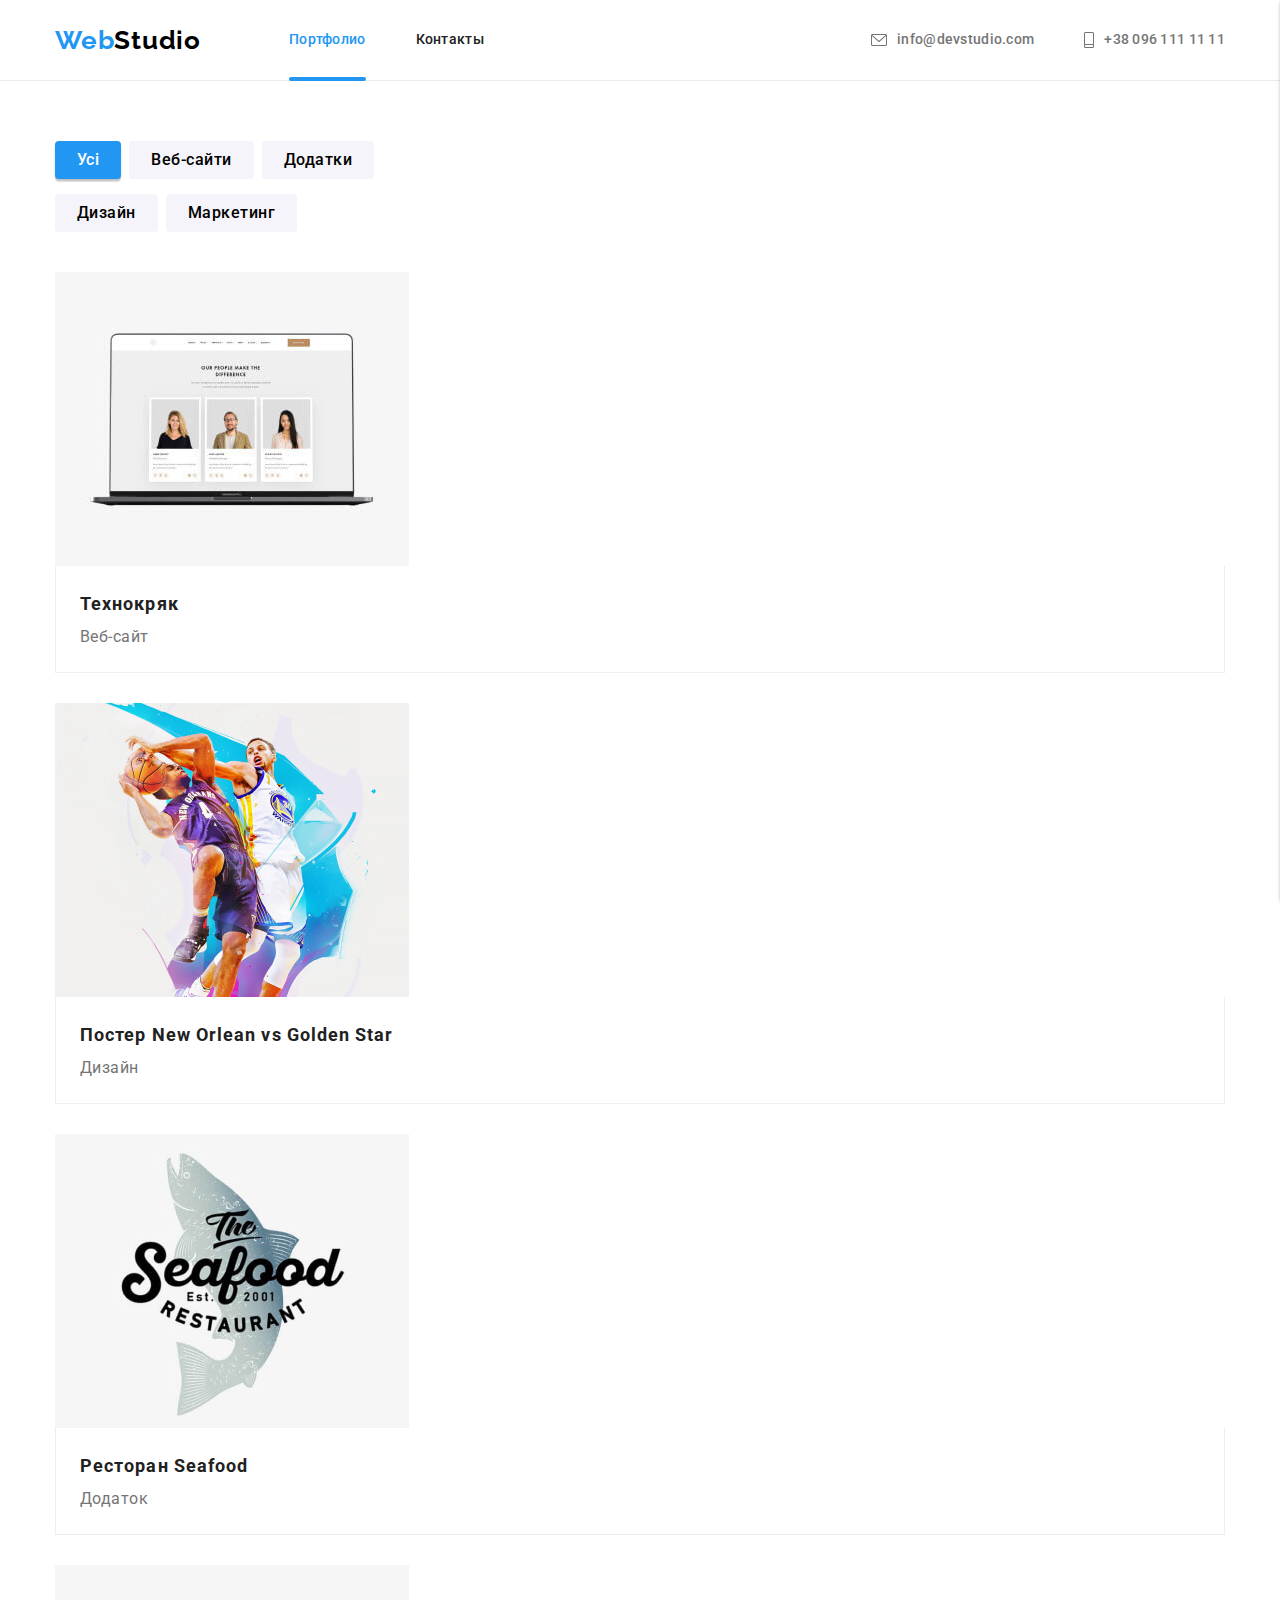
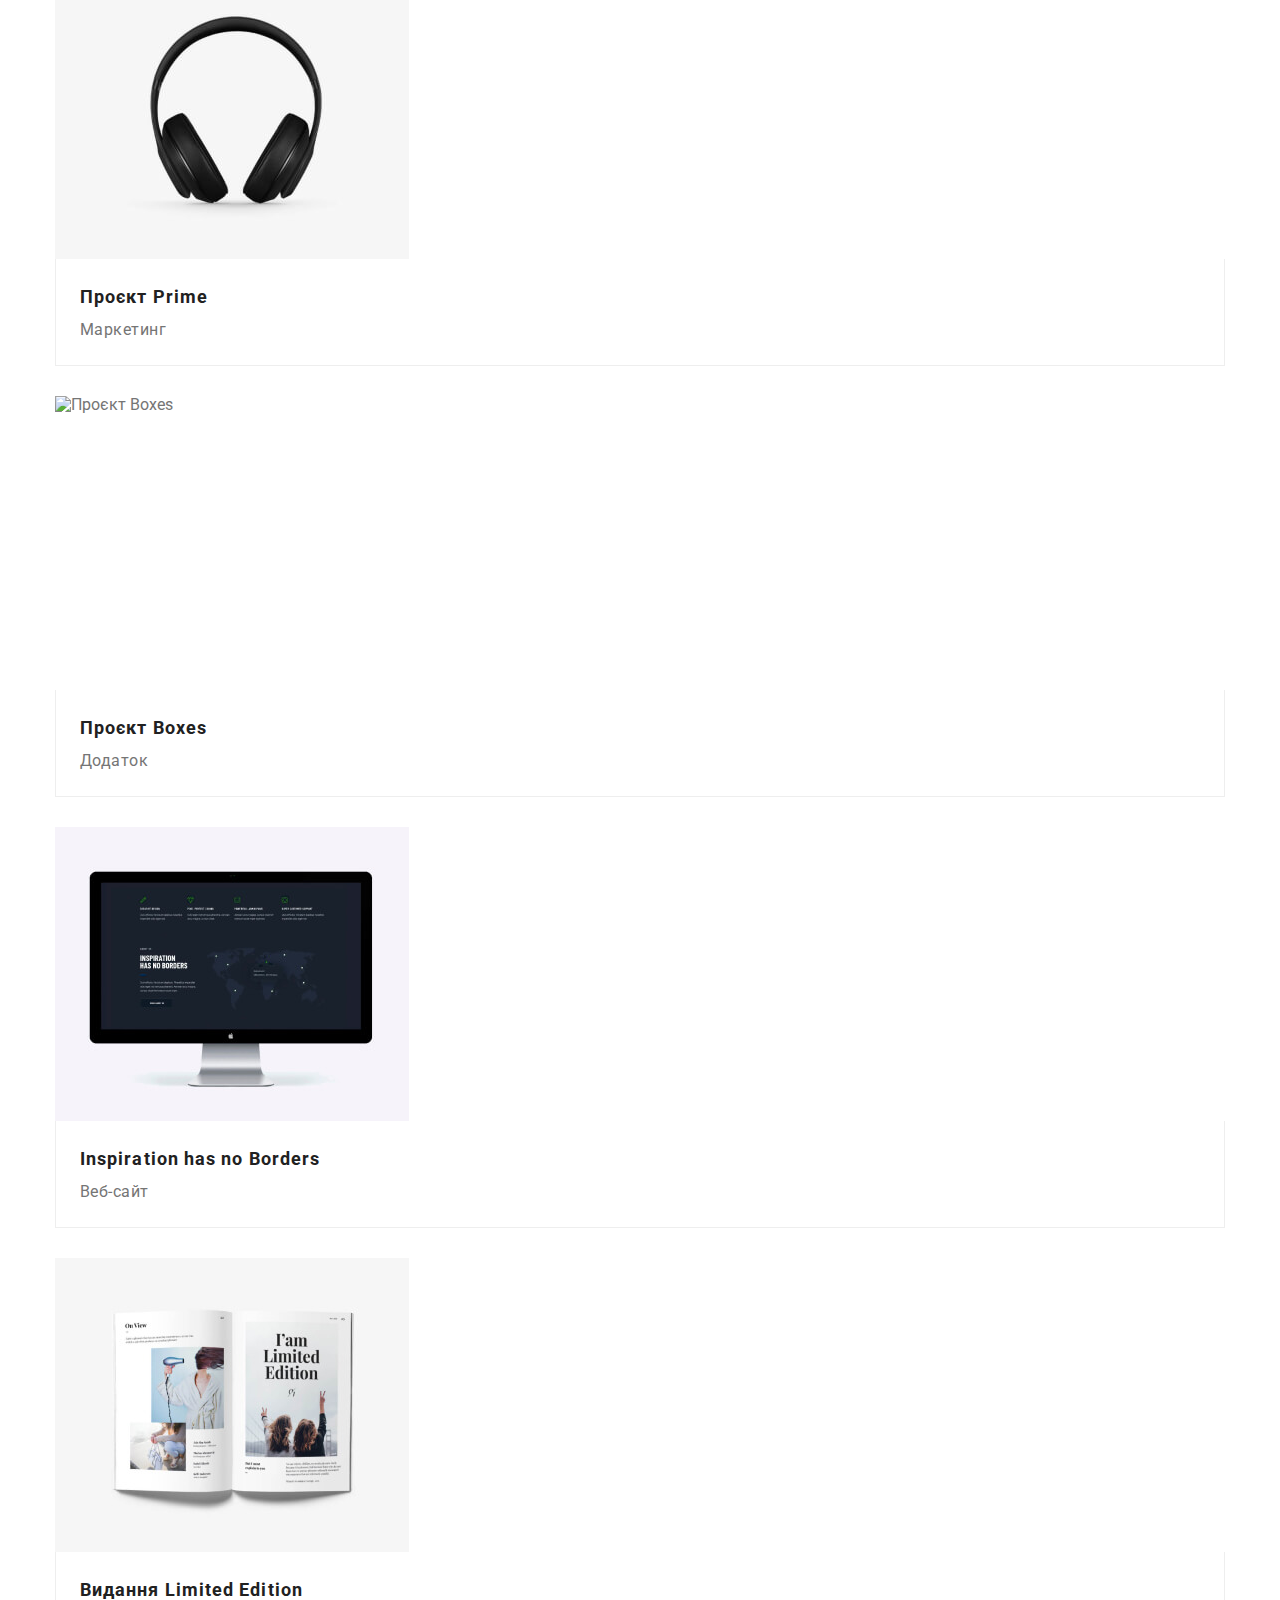
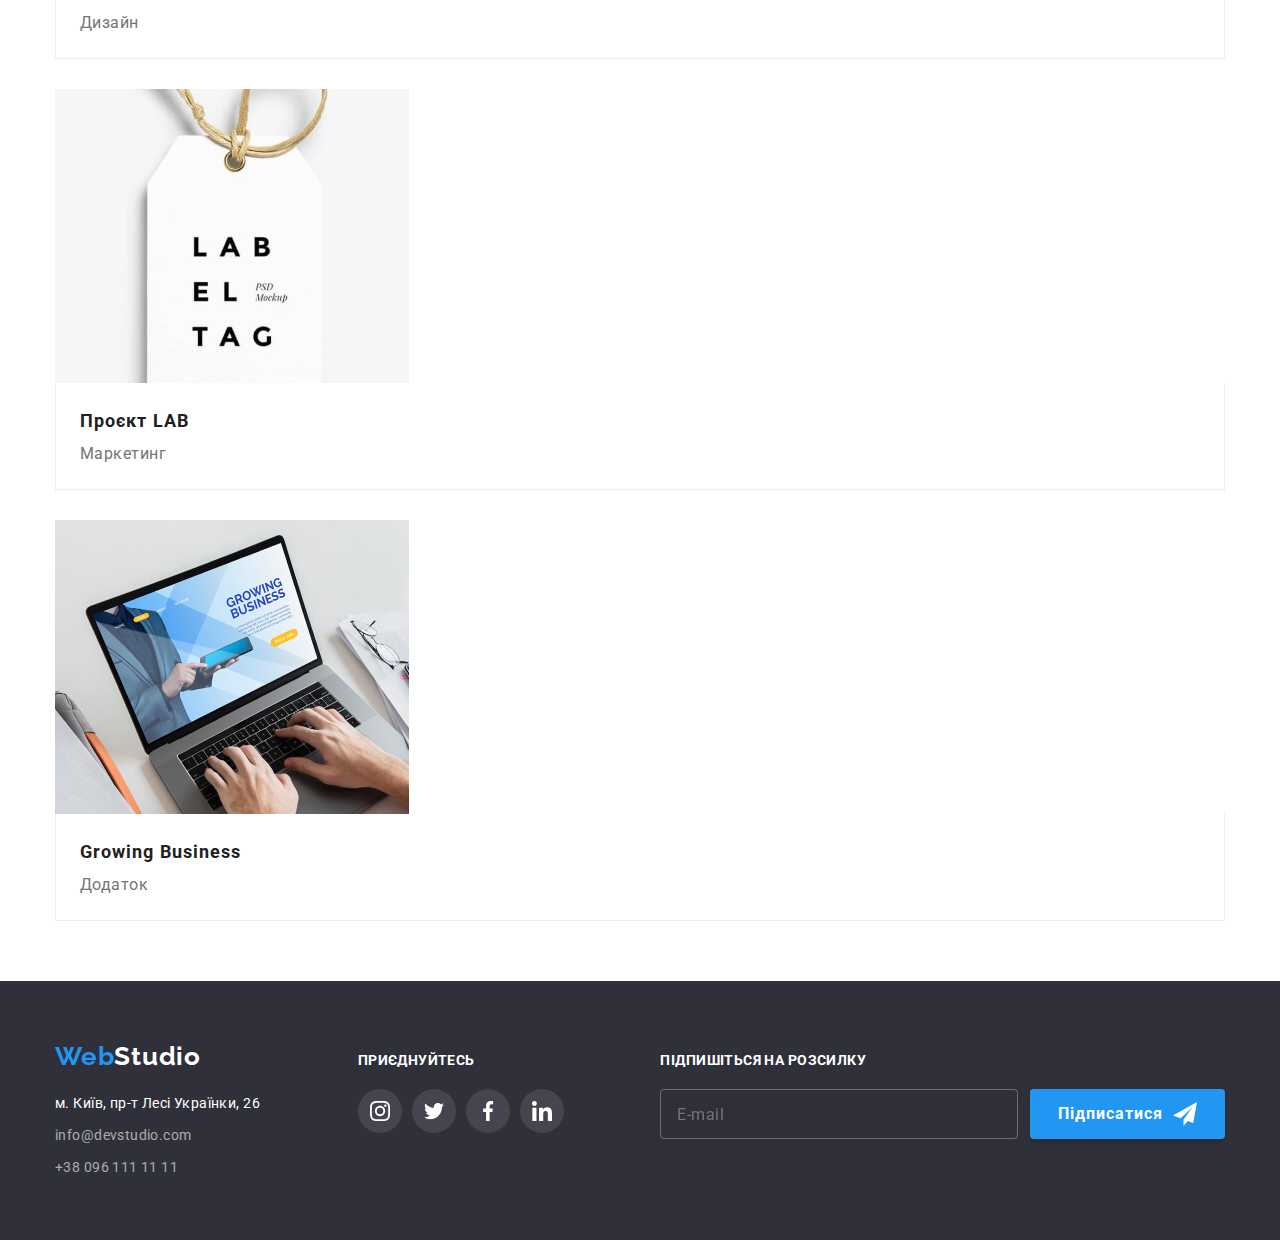
==== commit dec19ee9: "fix 480 portfolio" ====
--- a/portfolio.html
+++ b/portfolio.html
@@ -75,92 +75,44 @@
       <use href="./images/icons.svg#icon-menu-mob">
     </button>
 
-    <div class="mobile-menu js-menu-container" id="mobile-menu">  
-     <div class="mobile-wrap">
-      <button type="button" class="header-close__btn js-close-menu">
-        <svg class="backdrop__icon" width="18" height="18">
-          <use href="./images/icons.svg#icon-close-mobile"></use>
-        </svg></button>
-   
-    <ul class="mobile-menu__list">
-      <li class="mobile-menu__item">
-        <a href="./index.html" class="mobile-menu__link">Студия</a>
-       </li>
-      <li class="mobile-menu__item">
-        <a href="./portfolio.html" class="mobile-menu__link mobile-menu__link--current">Портфолио</a>
-      </li>
-      <li class="mobile-menu__item"><a href="#" class="mobile-menu__link">Контакты</a></li>
-    </ul>
-
-    <ul class="mobile-contacts__list">
-      <li class="mobile-contacts__item">
-        <a href="tel:+380961111111" class="mobile-contacts__link"
-          >
-          +38 096 111 11 11</a
-        >
-      </li>
-      <li class="mobile-contacts__item">
-        <a href="mailto:info@devstudio.com" class="mobile-mail-contacts__link"
-          >
-          info@devstudio.com
-        </a>
-      </li>
-     
-    </ul>
-    <ul class="mobil-social__list">
-      <li class="mobil-social__item mobil-social__item::after">
-        <a href="#" class="mobil-social__link">Instagram</a>
-       </li>
-      <li class="mobil-social__item">
-        <a href="#" class="mobil-social__link">Twitter</a>
-      </li>
-      <li class="mobil-social__item">
-        <a href="#" class="mobil-social__link">Facebook</a>
-        </li>
-      <li class="mobil-social__item">
-        <a href="#" class="mobil-social__link">Linkedin
-          </a>
-      </li>
-    </ul>
-
-  </div>
-</div>
+    
       </div>
     </header>
     <main>
-      <section class="section port">
-        <div class="container">
+      <section class="portfolio">
+        <div class="portfolio__container container">
           <h1 hidden>Портфоліо</h1>
-          <ul class="list-button">
-            <li class="item">
-              <button type="button" class="cursor button-port current-btn">
+          <ul class="portfolio__list-button">
+            <li class="portfolio__item-button">
+              <button type="button" class="portfolio__button portfolio__button-current">
                 Усі
               </button>
             </li>
-            <li class="item">
-              <button type="button" class="cursor button-port">
+            <li class="portfolio__item-button">
+              <button type="button" class="portfolio__button">
                 Веб-сайти
               </button>
             </li>
-            <li class="item">
-              <button type="button" class="cursor button-port">Додатки</button>
-            </li>
-            <li class="item">
-              <button type="button" class="cursor button-port">Дизайн</button>
-            </li>
-            <li class="item">
-              <button type="button" class="cursor button-port">
+            <li class="portfolio__item-button">
+              <button type="button" class="portfolio__button">Додатки</button>
+            </li>
+            <li class="portfolio__item-button">
+              <button type="button" class="portfolio__button">Дизайн</button>
+            </li>
+            <li class="portfolio__item-button">
+              <button type="button" class="portfolio__button">
                 Маркетинг
               </button>
             </li>
           </ul>
 
-          <!-- <div class="port-img"> -->
-          <ul class="list port-img">
-            <li class="item"><a href="#"> 
-              <div class="port-desc">
-                <div class="thumb">
-                  <p class="port-description">
+         
+          <ul class="portfolio__list-img">
+            <li class="portfolio__item-img">
+              <a class="portfolio__link" href="#"> 
+              <div class="portfolio__wrap">
+                <div class="portfolio__thumb">
+                  <p class="portfolio__description">
                     Ресурс пропонує комплексні пропозиції з різним рівнем
                     функціоналу та сервісів. Все це дозволить відвідувачу
                     отримати вичерпні відомості про компанію чи приватну особу.
@@ -173,15 +125,15 @@
                  <img src="./images/img16-480.jpg" alt="Технокряк">
                 </picture>
               </div>
-              <div class="content-item">
-                <h2 class="title-port">Технокряк</h2>
-                <p class="text-port">Веб-сайт</p>
-              </div></a>
-            </li>
-            <li class="item"><a href="#"> 
-              <div class="port-desc">
-                <div class="thumb">
-                  <p class="port-description">
+              <div class="portfolio__subtitle">
+                <h2 class="portfolio__name">Технокряк</h2>
+                <p class="portfolio__symbol">Веб-сайт</p>
+              </div></a>
+            </li>
+            <li class="portfolio__item-img"><a class="portfolio__link" href="#"> 
+              <div class="portfolio__wrap">
+                <div class="portfolio__thumb">
+                  <p class="portfolio__description">
                     Ресурс пропонує комплексні пропозиції з різним рівнем
                     функціоналу та сервісів. Все це дозволить відвідувачу
                     отримати вичерпні відомості про компанію чи приватну особу.
@@ -196,15 +148,15 @@
                   alt="Постер New Orlean vs Golden Star"
                 ></picture>
               </div>
-              <div class="content-item">
-                <h2 class="title-port">Постер New Orlean vs Golden Star</h2>
-                <p class="text-port">Дизайн</p>
-              </div></a>
-            </li>
-            <li class="item"><a href="#"> 
-              <div class="port-desc">
-                <div class="thumb">
-                  <p class="port-description">
+              <div class="portfolio__subtitle">
+                <h2 class="portfolio__name">Постер New Orlean vs Golden Star</h2>
+                <p class="portfolio__symbol">Дизайн</p>
+              </div></a>
+            </li>
+            <li class="portfolio__item-img"><a class="portfolio__link" href="#"> 
+              <div class="portfolio__wrap">
+                <div class="portfolio__thumb">
+                  <p class="portfolio__description">
                     Ресурс пропонує комплексні пропозиції з різним рівнем
                     функціоналу та сервісів. Все це дозволить відвідувачу
                     отримати вичерпні відомості про компанію чи приватну особу.
@@ -219,15 +171,15 @@
                   alt="Ресторан Seafood"
                 ></picture>
               </div>
-              <div class="content-item">
-                <h2 class="title-port">Ресторан Seafood</h2>
-                <p class="text-port">Додаток</p>
-              </div></a>
-            </li>
-            <li class="item"><a href="#"> 
-              <div class="port-desc">
-                <div class="thumb">
-                  <p class="port-description">
+              <div class="portfolio__subtitle">
+                <h2 class="portfolio__name">Ресторан Seafood</h2>
+                <p class="portfolio__symbol">Додаток</p>
+              </div></a>
+            </li>
+            <li class="portfolio__item-img"><a class="portfolio__link" href="#"> 
+              <div class="portfolio__wrap">
+                <div class="portfolio__thumb">
+                  <p class="portfolio__description">
                     Ресурс пропонує комплексні пропозиції з різним рівнем
                     функціоналу та сервісів. Все це дозволить відвідувачу
                     отримати вичерпні відомості про компанію чи приватну особу.
@@ -240,15 +192,15 @@
                 <img src="./images/img13-480.jpg" alt="Проєкт Prime">
                 </picture>
               </div>
-              <div class="content-item">
-                <h2 class="title-port">Проєкт Prime</h2>
-                <p class="text-port">Маркетинг</p>
-              </div></a>
-            </li>
-            <li class="item"><a href="#"> 
-              <div class="port-desc">
-                <div class="thumb">
-                  <p class="port-description">
+              <div class="portfolio__subtitle">
+                <h2 class="portfolio__name">Проєкт Prime</h2>
+                <p class="portfolio__symbol">Маркетинг</p>
+              </div></a>
+            </li>
+            <li class="portfolio__item-img"><a class="portfolio__link" href="#"> 
+              <div class="portfolio__wrap">
+                <div class="portfolio__thumb">
+                  <p class="portfolio__description">
                     Ресурс пропонує комплексні пропозиції з різним рівнем
                     функціоналу та сервісів. Все це дозволить відвідувачу
                     отримати вичерпні відомості про компанію чи приватну особу.
@@ -261,15 +213,15 @@
                 <img src="./images/img12-480.jpg" alt="Проєкт Boxes">
                 </picture>
               </div>
-              <div class="content-item">
-                <h2 class="title-port">Проєкт Boxes</h2>
-                <p class="text-port">Додаток</p>
-              </div></a>
-            </li>
-            <li class="item"><a href="#"> 
-              <div class="port-desc">
-                <div class="thumb">
-                  <p class="port-description">
+              <div class="portfolio__subtitle">
+                <h2 class="portfolio__name">Проєкт Boxes</h2>
+                <p class="portfolio__symbol">Додаток</p>
+              </div></a>
+            </li>
+            <li class="portfolio__item-img"><a class="portfolio__link" href="#"> 
+              <div class="portfolio__wrap">
+                <div class="portfolio__thumb">
+                  <p class="portfolio__description">
                     Ресурс пропонує комплексні пропозиції з різним рівнем
                     функціоналу та сервісів. Все це дозволить відвідувачу
                     отримати вичерпні відомості про компанію чи приватну особу.
@@ -285,15 +237,15 @@
                 >
                 </picture>
               </div>
-              <div class="content-item">
-                <h2 class="title-port">Inspiration has no Borders</h2>
-                <p class="text-port">Веб-сайт</p>
-              </div></a>
-            </li>
-            <li class="item"><a href="#"> 
-              <div class="port-desc">
-                <div class="thumb">
-                  <p class="port-description">
+              <div class="portfolio__subtitle">
+                <h2 class="portfolio__name">Inspiration has no Borders</h2>
+                <p class="portfolio__symbol">Веб-сайт</p>
+              </div></a>
+            </li>
+            <li class="portfolio__item-img"><a class="portfolio__link" href="#"> 
+              <div class="portfolio__wrap">
+                <div class="portfolio__thumb">
+                  <p class="portfolio__description">
                     Ресурс пропонує комплексні пропозиції з різним рівнем
                     функціоналу та сервісів. Все це дозволить відвідувачу
                     отримати вичерпні відомості про компанію чи приватну особу.
@@ -309,15 +261,15 @@
                 >
                 </picture>
               </div>
-              <div class="content-item">
-                <h2 class="title-port">Видання Limited Edition</h2>
-                <p class="text-port">Дизайн</p>
-              </div></a>
-            </li>
-            <li class="item"><a href="#"> 
-              <div class="port-desc">
-                <div class="thumb">
-                  <p class="port-description">
+              <div class="portfolio__subtitle">
+                <h2 class="portfolio__name">Видання Limited Edition</h2>
+                <p class="portfolio__symbol">Дизайн</p>
+              </div></a>
+            </li>
+            <li class="portfolio__item-img"><a class="portfolio__link" href="#"> 
+              <div class="portfolio__wrap">
+                <div class="portfolio__thumb">
+                  <p class="portfolio__description">
                     Ресурс пропонує комплексні пропозиції з різним рівнем
                     функціоналу та сервісів. Все це дозволить відвідувачу
                     отримати вичерпні відомості про компанію чи приватну особу.
@@ -330,15 +282,15 @@
                 <img src="./images/img9-480.jpg" alt="Проєкт LAB">
                 </picture>
               </div>
-              <div class="content-item">
-                <h2 class="title-port">Проєкт LAB</h2>
-                <p class="text-port">Маркетинг</p>
-              </div></a>
-            </li>
-            <li class="item"><a href="#"> 
-              <div class="port-desc">
-                <div class="thumb">
-                  <p class="port-description">
+              <div class="portfolio__subtitle">
+                <h2 class="portfolio__name">Проєкт LAB</h2>
+                <p class="portfolio__symbol">Маркетинг</p>
+              </div></a>
+            </li>
+            <li class="portfolio__item-img"><a class="portfolio__link" href="#"> 
+              <div class="portfolio__wrap">
+                <div class="portfolio__thumb">
+                  <p class="portfolio__description">
                     Ресурс пропонує комплексні пропозиції з різним рівнем
                     функціоналу та сервісів. Все це дозволить відвідувачу
                     отримати вичерпні відомості про компанію чи приватну особу.
@@ -354,9 +306,9 @@
                 >
                 </picture>
               </div>
-              <div class="content-item">
-                <h2 class="title-port">Growing Business</h2>
-                <p class="text-port">Додаток</p>
+              <div class="portfolio__subtitle">
+                <h2 class="portfolio__name">Growing Business</h2>
+                <p class="portfolio__symbol">Додаток</p>
               </div></a>
             </li>
           </ul>
@@ -453,6 +405,58 @@
    
     </div>
   </footer>
+
+    <div class="mobile-menu js-menu-container" id="mobile-menu">  
+      <div class="mobile-wrap">
+       <button type="button" class="header-close__btn js-close-menu">
+         <svg class="backdrop__icon" width="18" height="18">
+           <use href="./images/icons.svg#icon-close-mobile"></use>
+         </svg></button>
+    
+     <ul class="mobile-menu__list">
+       <li class="mobile-menu__item">
+         <a href="./index.html" class="mobile-menu__link">Студия</a>
+        </li>
+       <li class="mobile-menu__item">
+         <a href="./portfolio.html" class="mobile-menu__link mobile-menu__link--current">Портфолио</a>
+       </li>
+       <li class="mobile-menu__item"><a href="#" class="mobile-menu__link">Контакты</a></li>
+     </ul>
+ 
+     <ul class="mobile-contacts__list">
+       <li class="mobile-contacts__item">
+         <a href="tel:+380961111111" class="mobile-contacts__link"
+           >
+           +38 096 111 11 11</a
+         >
+       </li>
+       <li class="mobile-contacts__item">
+         <a href="mailto:info@devstudio.com" class="mobile-mail-contacts__link"
+           >
+           info@devstudio.com
+         </a>
+       </li>
+      
+     </ul>
+     <ul class="mobil-social__list">
+       <li class="mobil-social__item mobil-social__item::after">
+         <a href="#" class="mobil-social__link">Instagram</a>
+        </li>
+       <li class="mobil-social__item">
+         <a href="#" class="mobil-social__link">Twitter</a>
+       </li>
+       <li class="mobil-social__item">
+         <a href="#" class="mobil-social__link">Facebook</a>
+         </li>
+       <li class="mobil-social__item">
+         <a href="#" class="mobil-social__link">Linkedin
+           </a>
+       </li>
+     </ul>
+ 
+   </div>
+ </div>
+  
   <script src="./js/modal.js"></script>
   <script defer src="./js/mobile-menu.js"></script>
 </body>
--- a/css/main.min.css
+++ b/css/main.min.css
@@ -1 +1 @@
-@import"https://fonts.googleapis.com/css2?family=Raleway:wght@700&family=Roboto:wght@400;500;700;900&display=swap";/*! modern-normalize v1.1.0 | MIT License | https://github.com/sindresorhus/modern-normalize */*,::after,::before{-webkit-box-sizing:border-box;box-sizing:border-box}html{-moz-tab-size:4;-o-tab-size:4;tab-size:4}html{line-height:1.15;-webkit-text-size-adjust:100%}body{margin:0}body{font-family:system-ui,-apple-system,"Segoe UI",Roboto,Helvetica,Arial,sans-serif,"Apple Color Emoji","Segoe UI Emoji"}hr{height:0;color:inherit}abbr[title]{-webkit-text-decoration:underline dotted;text-decoration:underline dotted}b,strong{font-weight:bolder}code,kbd,pre,samp{font-family:ui-monospace,SFMono-Regular,Consolas,"Liberation Mono",Menlo,monospace;font-size:1em}small{font-size:80%}sub,sup{font-size:75%;line-height:0;position:relative;vertical-align:baseline}sub{bottom:-0.25em}sup{top:-0.5em}table{text-indent:0;border-color:inherit}button,input,optgroup,select,textarea{font-family:inherit;font-size:100%;line-height:1.15;margin:0}button,select{text-transform:none}[type=button],[type=reset],[type=submit],button{-webkit-appearance:button}::-moz-focus-inner{border-style:none;padding:0}:-moz-focusring{outline:1px dotted ButtonText}:-moz-ui-invalid{box-shadow:none}legend{padding:0}progress{vertical-align:baseline}::-webkit-inner-spin-button,::-webkit-outer-spin-button{height:auto}[type=search]{-webkit-appearance:textfield;outline-offset:-2px}::-webkit-search-decoration{-webkit-appearance:none}::-webkit-file-upload-button{-webkit-appearance:button;font:inherit}summary{display:list-item}h1,h2,h3,h4,h5,h6{margin:0}ul{list-style:none;padding:0;margin:0}address{font-style:normal}button{font-family:inherit;padding:0;margin:0}p{margin:0}a{text-decoration:none;color:inherit}img{display:block;max-width:100%;height:auto}:hover,:focus{outline:none}:root{--prmary-text-color: #757575;--title-text-color: #212121;--accent-color: #2196f3;--white-color: #ffffff;--black-color: #000000;--bg-main-color: #f5f5f5;--bg-our-color: #f5f4fa;--bg-footer-color: #2f303a;--footer-address-rgba: rgba(255, 255, 255, .6);--border: #eeeeee;--border-bottom: #ececec;--borders: #afb1b8;--background: rgba(255, 255, 255, .1);--gradient: rgba(47, 48, 58, 0.4);--gradient-about: rgba(47, 48, 58, 0.8);--shadow: rgba(0, 0, 0, 0.15);--backdrop: rgba(0, 0, 0, 0.2);--accent-gradient: rgba(33, 150, 243, 0.9);--border-form: rgba(33, 33, 33, 0.2);--timing-function: cubic-bezier(0.4, 0, 0.2, 1)}body{color:var(--prmary-text-color);font-family:Roboto,Verdana,sans-serif}.container{margin:0 auto;padding:0 15px}@media screen and (min-width: 480px){.container{width:480px}}@media screen and (min-width: 768px){.container{width:768px}}@media screen and (min-width: 1200px){.container{width:1200px}}.section{padding:94px 0}.logo{display:block;padding:16px 0;color:var(--accent-color);font-family:Raleway,Verdana,sans-serif;font-weight:700;font-size:24px;line-height:1.17;letter-spacing:.03em;text-decoration:none}@media screen and (min-width: 1200px){.logo{font-size:26px;line-height:1.19}}.сlients__title,.team__title,.about__title{margin-bottom:30px;font-weight:700;font-size:28px;line-height:1.18;text-align:center;letter-spacing:.03em;color:var(--title-text-color)}@media screen and (min-width: 1200px){.сlients__title,.team__title,.about__title{margin-bottom:50px;font-size:36px;line-height:1.17}}.form__button,.subscribe__button,.hero__button{display:-webkit-box;display:-ms-flexbox;display:flex;-webkit-box-align:center;-ms-flex-align:center;align-items:center;-webkit-box-pack:center;-ms-flex-pack:center;justify-content:center;padding:10px 24px;height:50px;font-weight:700;font-size:16px;line-height:1.9;letter-spacing:.06em;background-color:var(--accent-color);color:var(--white-color);-webkit-box-shadow:0px 4px 4px var(--shadow);box-shadow:0px 4px 4px var(--shadow);border:0;border-radius:4px;cursor:pointer}@media screen and (min-with: 1200px){.form__button,.subscribe__button,.hero__button{padding:10px 32px}}.subscribe__label--hidden,.feature__title--hidden,.form__privacy-input--hidden{position:absolute;width:1px;height:1px;margin:-1px;bottom:0;padding:0;clip:rect(0 0 0 0);overflow:hidden}.header{position:relative;max-width:480px;margin:0 auto;border-bottom:1px solid var(--border-bottom)}@media screen and (min-width: 768px){.header{max-width:768px}}@media screen and (min-width: 1200px){.header{max-width:1600px}}.header-container{display:-webkit-box;display:-ms-flexbox;display:flex;-webkit-box-pack:justify;-ms-flex-pack:justify;justify-content:space-between;-webkit-box-align:center;-ms-flex-align:center;align-items:center}.header__decor{color:var(--black-color)}.header__wrap{display:-webkit-box;display:-ms-flexbox;display:flex;-webkit-box-align:center;-ms-flex-align:center;align-items:center}.nav{display:none}@media screen and (min-width: 1200px){.nav{display:-webkit-box;display:-ms-flexbox;display:flex;margin-left:93px}}@media screen and (min-width: 768px){.nav{display:-webkit-box;display:-ms-flexbox;display:flex;margin-left:88px}}.nav__list{display:-webkit-box;display:-ms-flexbox;display:flex}.nav__item+.nav__item{margin-left:50px}.nav__link{position:relative;display:inline-block;padding:32px 0 32px;font-weight:500;font-size:14px;line-height:1.14;letter-spacing:.02em;color:var(--title-text-color);-webkit-transition:color 250ms var(--timing-function);-o-transition:color 250ms var(--timing-function);transition:color 250ms var(--timing-function)}.nav__link:focus,.nav__link:hover{color:var(--accent-color)}.nav__link::after{content:"";position:absolute;bottom:-1px;right:0;width:100%;height:4px;border-radius:2px;background-color:var(--accent-color);-webkit-transform:scaleX(0);-ms-transform:scaleX(0);transform:scaleX(0);-webkit-transition:-webkit-transform 250ms var(--timing-function);transition:-webkit-transform 250ms var(--timing-function);-o-transition:transform 250ms var(--timing-function);transition:transform 250ms var(--timing-function);transition:transform 250ms var(--timing-function), -webkit-transform 250ms var(--timing-function)}.nav__link:hover::after,.nav__link:focus::after{-webkit-transform:scaleX(1);-ms-transform:scaleX(1);transform:scaleX(1)}.nav__link--current{color:var(--accent-color)}.nav__link--current::after{-webkit-transform:scaleX(1);-ms-transform:scaleX(1);transform:scaleX(1)}.contacts{margin:auto 0 auto auto}@media screen and (max-width: 767px){.contacts{display:none}}.contacts__link{display:-webkit-box;display:-ms-flexbox;display:flex;font-weight:500;font-size:14px;line-height:1.14;letter-spacing:.02em;text-decoration:none;color:var(--prmary-text-color);fill:currentColor;-webkit-transition:color 250ms var(--timing-function),fill 250ms var(--timing-function);-o-transition:color 250ms var(--timing-function),fill 250ms var(--timing-function);transition:color 250ms var(--timing-function),fill 250ms var(--timing-function)}@media screen and (max-width: 1199px){.contacts__link{font-size:12px;line-height:1.17}}.contacts__link:focus,.contacts__link:hover{color:var(--accent-color);fill:currentColor}.contacts__list{display:-webkit-box;display:-ms-flexbox;display:flex}@media screen and (max-width: 1199px){.contacts__list{display:-webkit-box;display:-ms-flexbox;display:flex;-webkit-box-orient:vertical;-webkit-box-direction:normal;-ms-flex-direction:column;flex-direction:column}}.contacts__item+.contacts__item{margin-left:50px}@media screen and (max-width: 1199px){.contacts__item+.contacts__item{margin:10px 0 0 0}}.contacts__icon{margin:auto 10px auto auto}@media screen and (max-width: 1199px){.contacts__icon-tablet{margin:auto 10px auto auto;margin-left:0}}@media screen and (min-width: 1200px){.contacts__icon-tablet{display:none}}.contacts__icon-smartphone{margin:auto 10px auto auto}@media screen and (max-width: 1199px){.contacts__icon-smartphone{display:none}}.hero{max-width:100%;height:400px;padding:118px 0;margin:0 auto;background-color:var(--bg-footer-color);background-repeat:no-repeat;background-position:center;background-size:cover}@media screen and (max-width: 480px){.hero{background-image:-webkit-gradient(linear, left top, left bottom, from(var(--gradient)), to(var(--gradient))),url(../images/background-image-mobile.jpg);background-image:-o-linear-gradient(var(--gradient), var(--gradient)),url(../images/background-image-mobile.jpg);background-image:linear-gradient(var(--gradient), var(--gradient)),url(../images/background-image-mobile.jpg)}}@media screen and (max-width: 480px)and (min-device-pixel-ratio: 2),screen and (max-width: 480px)and (-webkit-min-device-pixel-ratio: 2),screen and (max-width: 480px)and (-o-min-device-pixel-ratio: 2/1),screen and (max-width: 480px)and (min-resolution: 192dpi),screen and (max-width: 480px)and (min-resolution: 2dppx){.hero{background-image:-webkit-gradient(linear, left top, left bottom, from(var(--gradient)), to(var(--gradient))),url(../images/background-image-mobile@2x.jpg);background-image:-o-linear-gradient(var(--gradient), var(--gradient)),url(../images/background-image-mobile@2x.jpg);background-image:linear-gradient(var(--gradient), var(--gradient)),url(../images/background-image-mobile@2x.jpg)}}@media screen and (min-width: 481px)and (max-width: 1199px){.hero{background-image:-webkit-gradient(linear, left top, left bottom, from(var(--gradient)), to(var(--gradient))),url(../images/background-image-tablet.jpg);background-image:-o-linear-gradient(var(--gradient), var(--gradient)),url(../images/background-image-tablet.jpg);background-image:linear-gradient(var(--gradient), var(--gradient)),url(../images/background-image-tablet.jpg)}}@media screen and (min-width: 481px)and (max-width: 1199px)and (min-device-pixel-ratio: 2),screen and (min-width: 481px)and (max-width: 1199px)and (-webkit-min-device-pixel-ratio: 2),screen and (min-width: 481px)and (max-width: 1199px)and (-o-min-device-pixel-ratio: 2/1),screen and (min-width: 481px)and (max-width: 1199px)and (min-resolution: 192dpi),screen and (min-width: 481px)and (max-width: 1199px)and (min-resolution: 2dppx){.hero{background-image:-webkit-gradient(linear, left top, left bottom, from(var(--gradient)), to(var(--gradient))),url(../images/background-image-tablet@2x.jpg);background-image:-o-linear-gradient(var(--gradient), var(--gradient)),url(../images/background-image-tablet@2x.jpg);background-image:linear-gradient(var(--gradient), var(--gradient)),url(../images/background-image-tablet@2x.jpg)}}@media screen and (min-width: 1200px){.hero{max-width:1600px;height:600px;padding:200px 0;background-image:-webkit-gradient(linear, left top, left bottom, from(var(--gradient)), to(var(--gradient))),url(../images/background-image-desktop.jpg);background-image:-o-linear-gradient(var(--gradient), var(--gradient)),url(../images/background-image-desktop.jpg);background-image:linear-gradient(var(--gradient), var(--gradient)),url(../images/background-image-desktop.jpg)}}@media screen and (min-width: 1200px)and (min-device-pixel-ratio: 2),screen and (min-width: 1200px)and (-webkit-min-device-pixel-ratio: 2),screen and (min-width: 1200px)and (-o-min-device-pixel-ratio: 2/1),screen and (min-width: 1200px)and (min-resolution: 192dpi),screen and (min-width: 1200px)and (min-resolution: 2dppx){.hero{background-image:-webkit-gradient(linear, left top, left bottom, from(var(--gradient)), to(var(--gradient))),url(../images/background-image-desktop@2x.jpg);background-image:-o-linear-gradient(var(--gradient), var(--gradient)),url(../images/background-image-desktop@2x.jpg);background-image:linear-gradient(var(--gradient), var(--gradient)),url(../images/background-image-desktop@2x.jpg)}}.hero__title{font-weight:900;font-size:26px;line-height:1.62;text-align:center;letter-spacing:.06em;text-transform:uppercase;color:var(--white-color)}@media screen and (min-width: 1200px){.hero__title{font-weight:900;font-size:44px;line-height:1.36}}.hero__button{margin:30px auto 0 auto}.feature{padding:60px 0}@media screen and (min-width: 768px){.feature{padding-top:60px}}@media screen and (min-width: 1200px){.feature{padding-top:94px;padding-bottom:0}}.feature__item{padding-top:30px}@media screen and (min-width: 768px){.feature__item{-ms-flex-preferred-size:calc((100% - 30px)/2);flex-basis:calc((100% - 30px)/2);padding:0}}@media screen and (min-width: 1200px){.feature__item{padding-top:0;-ms-flex-preferred-size:calc((100% - 90px)/4);flex-basis:calc((100% - 90px)/4)}}@media(min-width: 1200px),(min-width: 768px){.feature__list{display:-webkit-box;display:-ms-flexbox;display:flex;-ms-flex-wrap:wrap;flex-wrap:wrap;gap:30px}}@media screen and (min-width: 1200px){.feature__list{-ms-flex-wrap:nowrap;flex-wrap:nowrap}}.feature__card{display:-webkit-box;display:-ms-flexbox;display:flex;-webkit-box-pack:center;-ms-flex-pack:center;justify-content:center;-webkit-box-align:center;-ms-flex-align:center;align-items:center;width:100%;height:120px;margin-bottom:30px;background-color:var(--bg-our-color);border-radius:4px}.feature__subtitle{margin-bottom:10px;color:var(--title-text-color);font-weight:700;font-size:14px;line-height:1.14;letter-spacing:.03em;text-transform:uppercase;text-align:center}@media(min-width: 1200px),(min-width: 768px){.feature__subtitle{text-align:left}}.feature__description{font-size:14px;line-height:1.71;letter-spacing:.03em}.about{padding:94px 0}@media screen and (max-width: 1199px){.about{display:none}}.about__list{display:-webkit-box;display:-ms-flexbox;display:flex}.about__item{position:relative}.about__item:not(:last-child){margin-right:30px}.about__subtitle{position:absolute;bottom:0;left:0;width:100%;height:70px;padding:27px 0;text-align:center;font-weight:700;font-size:14px;line-height:1.14;letter-spacing:.03em;text-transform:uppercase;background-color:var(--gradient-about);color:var(--white-color)}.team{padding:60px 0;background-color:var(--bg-our-color);max-width:480px;margin:0 auto}@media screen and (min-width: 768px){.team{max-width:768px}}@media screen and (min-width: 1200px){.team{max-width:1600px;padding:94px 0}}.team__list{display:-webkit-box;display:-ms-flexbox;display:flex;-webkit-box-orient:vertical;-webkit-box-direction:normal;-ms-flex-direction:column;flex-direction:column}@media screen{.team__list{-webkit-box-orient:horizontal;-webkit-box-direction:normal;-ms-flex-direction:row;flex-direction:row;-ms-flex-wrap:wrap;flex-wrap:wrap;gap:30px}}@media screen and (min-width: 1200px){.team__list{-webkit-box-orient:horizontal;-webkit-box-direction:normal;-ms-flex-direction:row;flex-direction:row;-ms-flex-wrap:nowrap;flex-wrap:nowrap;gap:30px}}.team__item{background-color:var(--white-color);-webkit-box-shadow:0px 1px 3px rgba(0,0,0,.12),0px 1px 1px rgba(0,0,0,.14),0px 2px 1px rgba(0,0,0,.2);box-shadow:0px 1px 3px rgba(0,0,0,.12),0px 1px 1px rgba(0,0,0,.14),0px 2px 1px rgba(0,0,0,.2);border-radius:0px 0px 4px 4px}@media screen and (min-width: 768px){.team__item{-ms-flex-preferred-size:calc((100% - 30px)/2);flex-basis:calc((100% - 30px)/2)}}@media screen and (max-width: 767px){.team__item:not(:last-child){margin-bottom:30px}}.team__subtitle{margin:30px 0 10px 0;font-weight:500;font-size:16px;line-height:1.19;text-align:center;letter-spacing:.03em;color:var(--title-text-color)}.team__description{font-size:16px;line-height:1.19;text-align:center;letter-spacing:.03em}.team__social{display:-webkit-box;display:-ms-flexbox;display:flex;-webkit-box-pack:center;-ms-flex-pack:center;justify-content:center;margin:16px 0 24px 0}@media screen and (min-width: 1200px){.team__social{margin-bottom:30px}}.team__link{display:-webkit-box;display:-ms-flexbox;display:flex;-webkit-box-align:center;-ms-flex-align:center;align-items:center;-webkit-box-pack:center;-ms-flex-pack:center;justify-content:center;margin-right:10px;width:44px;height:44px;border-radius:50%;fill:var(--borders);-webkit-transition:background-color 250ms var(--timing-function),fill 250ms var(--timing-function);-o-transition:background-color 250ms var(--timing-function),fill 250ms var(--timing-function);transition:background-color 250ms var(--timing-function),fill 250ms var(--timing-function)}.team__link:hover,.team__link:focus{background-color:var(--accent-color);fill:var(--white-color)}.team__link:last-child{margin-right:0}.сlients{padding:60px 0}@media screen and (min-width: 1200px){.сlients{padding:94px 0}}.сlients__list{display:-webkit-box;display:-ms-flexbox;display:flex;-ms-flex-wrap:wrap;flex-wrap:wrap;gap:30px}@media screen and (min-width: 1200px){.сlients__list{-ms-flex-wrap:nowrap;flex-wrap:nowrap}}.сlients__item{-ms-flex-preferred-size:calc((100% - 30px)/2);flex-basis:calc((100% - 30px)/2)}@media screen and (min-width: 768px){.сlients__item{-ms-flex-preferred-size:calc((100% - 60px)/3);flex-basis:calc((100% - 60px)/3)}}@media screen and (min-width: 1200px){.сlients__item{-ms-flex-preferred-size:calc((100% - 150px)/6);flex-basis:calc((100% - 150px)/6)}}.сlients__link{width:100%;height:92px;display:-webkit-box;display:-ms-flexbox;display:flex;-webkit-box-pack:center;-ms-flex-pack:center;justify-content:center;-webkit-box-align:center;-ms-flex-align:center;align-items:center;border:1px solid currentColor;border-radius:4px;color:var(--borders);fill:currentColor;-webkit-transition:border-color 250ms var(--timing-function),fill 250ms var(--timing-function);-o-transition:border-color 250ms var(--timing-function),fill 250ms var(--timing-function);transition:border-color 250ms var(--timing-function),fill 250ms var(--timing-function)}.сlients__link:focus,.сlients__link:hover{border-color:var(--accent-color);fill:var(--accent-color)}.footer{max-width:480px;margin:0 auto;background-color:var(--bg-footer-color)}@media screen and (min-width: 768px){.footer{max-width:768px}}@media screen and (min-width: 1200px){.footer{max-width:1600px}}.footer__container{display:block;padding-top:60px;margin:0 auto}@media screen and (min-width: 1200px){.footer__container{display:-webkit-box;display:-ms-flexbox;display:flex;-webkit-box-align:baseline;-ms-flex-align:baseline;align-items:baseline;-webkit-box-pack:justify;-ms-flex-pack:justify;justify-content:space-between;padding-bottom:60px}}@media screen and (min-width: 768px){.footer__wrap-tablet{display:-webkit-box;display:-ms-flexbox;display:flex;width:100%;-webkit-box-align:baseline;-ms-flex-align:baseline;align-items:baseline;-webkit-box-pack:space-evenly;-ms-flex-pack:space-evenly;justify-content:space-evenly}}.footer__wrap{display:-webkit-box;display:-ms-flexbox;display:flex;-webkit-box-orient:vertical;-webkit-box-direction:normal;-ms-flex-direction:column;flex-direction:column;-webkit-box-align:center;-ms-flex-align:center;align-items:center;-ms-flex-line-pack:center;align-content:center;margin:0 auto}@media screen and (min-width: 768px){.footer__wrap{width:50%}}@media screen and (min-width: 1200px){.footer__wrap{-webkit-box-align:start;-ms-flex-align:start;align-items:flex-start}}.footer__logo{padding:0 0 20px 0}.footer__decor{color:var(--white-color)}.address__list{display:-webkit-box;display:-ms-flexbox;display:flex;-webkit-box-orient:vertical;-webkit-box-direction:normal;-ms-flex-direction:column;flex-direction:column;-webkit-box-align:center;-ms-flex-align:center;align-items:center}@media screen and (min-width: 1200px){.address__list{-webkit-box-align:start;-ms-flex-align:start;align-items:flex-start}}.address__item:not(:last-child){margin-bottom:8px}.address__link{font-size:14px;line-height:1.71;letter-spacing:.03em;color:var(--footer-address-rgba);-webkit-transition:color 250ms var(--timing-function);-o-transition:color 250ms var(--timing-function);transition:color 250ms var(--timing-function)}.address__link:focus,.address__link:hover{color:var(--accent-color)}.social{margin-top:60px}@media screen and (min-width: 768px){.social{width:50%;margin-top:0}}@media screen and (min-width: 1200px){.social{margin-top:0}}.social__title,.subscribe__title{margin-bottom:20px;font-weight:700;font-size:14px;line-height:1.14;letter-spacing:.03em;text-transform:uppercase;color:var(--white-color);text-align:center}@media screen and (min-width: 1200px){.social__title,.subscribe__title{text-align:left}}.social__list{display:-webkit-box;display:-ms-flexbox;display:flex;-webkit-box-align:center;-ms-flex-align:center;align-items:center;-webkit-box-pack:center;-ms-flex-pack:center;justify-content:center}@media screen and (min-width: 1200px){.social__list{text-align:left;-webkit-box-pack:start;-ms-flex-pack:start;justify-content:flex-start}}.social__item:not(:last-child){margin-right:10px}.social__link{display:-webkit-box;display:-ms-flexbox;display:flex;-webkit-box-pack:center;-ms-flex-pack:center;justify-content:center;-webkit-box-align:center;-ms-flex-align:center;align-items:center;width:44px;height:44px;border-radius:50%;background-color:var(--background);-webkit-transition:background-color 250ms var(--timing-function);-o-transition:background-color 250ms var(--timing-function);transition:background-color 250ms var(--timing-function)}.social__link:focus,.social__link:hover{background-color:var(--accent-color)}.social__icon{fill:var(--white-color)}.subscribe{margin-top:60px}@media screen and (min-width: 1200px){.subscribe{margin-top:0}}.subscribe__form{display:-webkit-box;display:-ms-flexbox;display:flex;-webkit-box-orient:vertical;-webkit-box-direction:normal;-ms-flex-direction:column;flex-direction:column;-webkit-box-align:center;-ms-flex-align:center;align-items:center}@media screen and (min-width: 1200px){.subscribe__form{-webkit-box-orient:horizontal;-webkit-box-direction:normal;-ms-flex-direction:row;flex-direction:row}}.subscribe__input{padding:0 16px;margin-bottom:20px;width:100%;height:50px;font-size:16px;line-height:1.25;letter-spacing:.03em;color:rgba(255,255,255,.6);background-color:rgba(0,0,0,0);border:1px solid rgba(255,255,255,.3);-webkit-filter:drop-shadow(0px 4px 4px rgba(0, 0, 0, 0.15));filter:drop-shadow(0px 4px 4px rgba(0, 0, 0, 0.15));border-radius:4px;-webkit-transition:background 250ms var(--timing-function);-o-transition:background 250ms var(--timing-function);transition:background 250ms var(--timing-function)}@media screen and (min-width: 768px){.subscribe__input{width:450px}}@media screen and (min-width: 1200px){.subscribe__input{width:358px;margin-right:12px;margin-bottom:0}}.subscribe__input:focus{background:-webkit-gradient(linear, left bottom, left top, from(rgba(33, 150, 243, 0)), to(rgba(33, 150, 243, 0))),-webkit-gradient(linear, left bottom, left top, from(rgba(255, 255, 255, 0.3)), to(rgba(255, 255, 255, 0.3)));background:-o-linear-gradient(bottom, rgba(33, 150, 243, 0), rgba(33, 150, 243, 0)),-o-linear-gradient(bottom, rgba(255, 255, 255, 0.3), rgba(255, 255, 255, 0.3));background:linear-gradient(0deg, rgba(33, 150, 243, 0), rgba(33, 150, 243, 0)),linear-gradient(0deg, rgba(255, 255, 255, 0.3), rgba(255, 255, 255, 0.3))}.subscribe__icon{margin-left:10px}.subscribe__button{-webkit-box-pack:justify;-ms-flex-pack:justify;justify-content:space-between;padding:0 28px;fill:currentColor;margin-bottom:60px}@media screen and (min-width: 1200px){.subscribe__button{margin-bottom:0}}.backdrop{position:fixed;top:0;left:0;width:100%;height:100%;background-color:var(--backdrop);z-index:2;opacity:1;visibility:visible;-webkit-transition:opacity 250ms var(--timing-function),visibility 250ms var(--timing-function);-o-transition:opacity 250ms var(--timing-function),visibility 250ms var(--timing-function);transition:opacity 250ms var(--timing-function),visibility 250ms var(--timing-function)}.backdrop--is-hidden{opacity:0;pointer-events:none;visibility:hidden}.backdrop--is-hidden .backdrop__modal{-webkit-transform:translate(-50%, -50%) scale(0.9);-ms-transform:translate(-50%, -50%) scale(0.9);transform:translate(-50%, -50%) scale(0.9)}.backdrop__modal{position:absolute;top:50%;left:50%;height:609px;width:450px;background-color:var(--white-color);-webkit-box-shadow:0px 1px 3px rgba(0,0,0,.12),0px 1px 1px rgba(0,0,0,.14),0px 2px 1px rgba(0,0,0,.2);box-shadow:0px 1px 3px rgba(0,0,0,.12),0px 1px 1px rgba(0,0,0,.14),0px 2px 1px rgba(0,0,0,.2);border-radius:4px;-webkit-transition:opacity 250ms var(--timing-function);-o-transition:opacity 250ms var(--timing-function);transition:opacity 250ms var(--timing-function);-webkit-transform:translate(-50%, -50%) scale(1);-ms-transform:translate(-50%, -50%) scale(1);transform:translate(-50%, -50%) scale(1)}@media screen and (min-width: 1200px){.backdrop__modal{height:581px;width:528px}}.backdrop__close{position:absolute;top:8px;right:8px;display:-webkit-box;display:-ms-flexbox;display:flex;-webkit-box-align:center;-ms-flex-align:center;align-items:center;-webkit-box-pack:center;-ms-flex-pack:center;justify-content:center;width:30px;height:30px;border:1px solid rgba(0,0,0,.1);border-radius:50%;background-color:var(--white-color);-webkit-transition:fill 250ms var(--timing-function);-o-transition:fill 250ms var(--timing-function);transition:fill 250ms var(--timing-function);cursor:pointer}.backdrop__close:hover{fill:var(--accent-color);color:currentColor}.form{margin:0 auto;padding:40px}.form__desc{margin-bottom:12px;font-weight:700;font-size:20px;line-height:1.15;text-align:center;letter-spacing:.03em;color:var(--title-text-color)}.form__label{display:block;padding-bottom:4px;font-size:12px;line-height:1.17;letter-spacing:.01em;color:var(--prmary-text-color)}.form__field{position:relative;margin-bottom:10px}.form__input{width:100%;height:40px;padding-left:42px;border:1px solid var(--border-form);border-radius:4px;-webkit-transition:border 250ms var(--timing-function);-o-transition:border 250ms var(--timing-function);transition:border 250ms var(--timing-function)}.form__input:focus~.form__icon-wrap{fill:var(--accent-color)}.form__input:focus{border:1px solid var(--accent-color);outline:none}.form__input:hover{cursor:pointer}.form__icon-wrap{position:absolute;top:0;left:12px;-webkit-transform:translate(0, 50%);-ms-transform:translate(0, 50%);transform:translate(0, 50%);-webkit-transition:fill 250ms var(--timing-function);-o-transition:fill 250ms var(--timing-function);transition:fill 250ms var(--timing-function)}.form__textarea{width:100%;height:120px;padding:12px 16px;margin-bottom:-4px;color:rgba(117,117,117,.5);font-size:14px;line-height:1.14;letter-spacing:.01em;border:1px solid var(--border-form);border-radius:4px;resize:none;-webkit-transition:border 250ms var(--timing-function);-o-transition:border 250ms var(--timing-function);transition:border 250ms var(--timing-function)}@media screen and (min-width: 1200px){.form__textarea{font-size:12px;line-height:1.17}}.form__textarea:focus{border:1px solid var(--accent-color);outline:none}.form__textareahover{cursor:pointer}.form__textarea::-webkit-input-placeholder{color:rgba(117,117,117,.5)}.form__textarea::-moz-placeholder{color:rgba(117,117,117,.5)}.form__textarea:-ms-input-placeholder{color:rgba(117,117,117,.5)}.form__textarea::-ms-input-placeholder{color:rgba(117,117,117,.5)}.form__textarea::placeholder{color:rgba(117,117,117,.5)}.form__button{margin:30px auto 0 auto}.form__privacy-label{display:-webkit-box;display:-ms-flexbox;display:flex;-webkit-box-pack:center;-ms-flex-pack:center;justify-content:center;-webkit-box-align:center;-ms-flex-align:center;align-items:center;margin:20px auto 0}.form__privacy-text{display:inline-block;text-align:center;font-size:12px;line-height:1.17;letter-spacing:.03em;color:var(--prmary-text-color)}@media screen and (min-width: 1200px){.form__privacy-text{font-size:14px;line-height:1.7}}.form__privacy-link{border-bottom:1px solid var(--accent-color);color:var(--accent-color)}.form__privacy-icon-wrap{display:inline-block;width:16px;height:15px;border:1px solid var(--title-text-color);border-radius:2px;margin-right:9px;-webkit-transition:opacity 250ms var(--timing-function);-o-transition:opacity 250ms var(--timing-function);transition:opacity 250ms var(--timing-function)}.form__privacy-icon-wrap .form__privacy-icon{-webkit-transition:opacity 250ms var(--timing-function);-o-transition:opacity 250ms var(--timing-function);transition:opacity 250ms var(--timing-function)}.form__privacy-input:checked+.form__privacy-icon-wrap{border-color:rgba(0,0,0,0);background-color:var(--accent-color);position:relative}.form__privacy-icon-wrap .form__privacy-icon{opacity:0}.form__privacy-input:checked+.form__privacy-icon-wrap .form__privacy-icon{opacity:1;position:absolute;-webkit-transform:translate(0, -10%);-ms-transform:translate(0, -10%);transform:translate(0, -10%)}.address__link--change-color{color:var(--white-color)}.mobile-menu__link--current{color:var(--accent-color)}.list-button{list-style:none}.list-button .item:not(:last-child){margin-right:8px}.button-port{background-color:var(--bg-our-color);border:0;border-radius:4px;font-family:Roboto,Verdana,sans-serif;font-weight:500;font-size:16px;line-height:1.62;letter-spacing:.03em;padding:6px 22px;min-height:38px;min-width:73px;-webkit-transition:background-color 250ms var(--timing-function),color 250ms var(--timing-function),-webkit-box-shadow 250ms var(--timing-function);transition:background-color 250ms var(--timing-function),color 250ms var(--timing-function),-webkit-box-shadow 250ms var(--timing-function);-o-transition:background-color 250ms var(--timing-function),color 250ms var(--timing-function),box-shadow 250ms var(--timing-function);transition:background-color 250ms var(--timing-function),color 250ms var(--timing-function),box-shadow 250ms var(--timing-function);transition:background-color 250ms var(--timing-function),color 250ms var(--timing-function),box-shadow 250ms var(--timing-function),-webkit-box-shadow 250ms var(--timing-function)}.button-port.current-btn,.button-port:hover,.button-port:focus{background-color:var(--accent-color);color:var(--white-color);-webkit-box-shadow:0px 3px 1px rgba(0,0,0,.1),0px 1px 2px rgba(0,0,0,.08),0px 2px 2px rgba(0,0,0,.12);box-shadow:0px 3px 1px rgba(0,0,0,.1),0px 1px 2px rgba(0,0,0,.08),0px 2px 2px rgba(0,0,0,.12)}.container .list-button{min-width:575px;display:-webkit-box;display:-ms-flexbox;display:flex;margin-left:0;margin-right:0;margin-bottom:50px;-webkit-box-pack:center;-ms-flex-pack:center;justify-content:center}.thumb{position:absolute;top:0;left:0;width:100%;height:100%;background-color:var(--accent-gradient);-webkit-transform:translateY(100%);-ms-transform:translateY(100%);transform:translateY(100%);-webkit-transition:-webkit-transform 250ms var(--timing-function);transition:-webkit-transform 250ms var(--timing-function);-o-transition:transform 250ms var(--timing-function);transition:transform 250ms var(--timing-function);transition:transform 250ms var(--timing-function), -webkit-transform 250ms var(--timing-function)}.port-img .item:hover .thumb{-webkit-transform:translateY(0);-ms-transform:translateY(0);transform:translateY(0)}.port-img .port-desc{width:370px;height:294px;position:relative;overflow:hidden}.port-img.list{-ms-flex-wrap:wrap;flex-wrap:wrap;display:-webkit-box;display:-ms-flexbox;display:flex}.port-description{padding:63px 24px;font-size:18px;line-height:1.56;letter-spacing:.03em;color:var(--white-color)}.port-img .content-item{padding:20px 24px}.title-port{color:var(--title-text-color);font-weight:700;font-size:18px;line-height:2;letter-spacing:.06em}.text-port{font-size:16px;line-height:1.88;letter-spacing:.03em}.content-item{border-bottom:1px solid var(--border);border-left:1px solid var(--border);border-right:1px solid var(--border)}.port-img .item{width:370px;background:var(--white-color);margin-right:30px;margin-bottom:30px;cursor:pointer;-webkit-transition:-webkit-box-shadow 250ms var(--timing-function);transition:-webkit-box-shadow 250ms var(--timing-function);-o-transition:box-shadow 250ms var(--timing-function);transition:box-shadow 250ms var(--timing-function);transition:box-shadow 250ms var(--timing-function), -webkit-box-shadow 250ms var(--timing-function)}.port-img .item:hover,.port-img .item:focus{-webkit-box-shadow:0px 1px 1px rgba(0,0,0,.12),0px 4px 4px rgba(0,0,0,.06),1px 4px 6px rgba(0,0,0,.16);box-shadow:0px 1px 1px rgba(0,0,0,.12),0px 4px 4px rgba(0,0,0,.06),1px 4px 6px rgba(0,0,0,.16)}.port-img .item:nth-child(3n){margin-right:0}.port-img .item:nth-last-child(-n+3){margin-bottom:0}.header-burger__btn,.header-close__btn{min-height:40px;min-width:40px;display:-webkit-box;display:-ms-flexbox;display:flex;-webkit-box-align:center;-ms-flex-align:center;align-items:center;-webkit-box-pack:center;-ms-flex-pack:center;justify-content:center;margin:0;padding:0;background-color:rgba(0,0,0,0);cursor:pointer;border:none;outline:none}@media screen and (min-width: 768px){.header-burger__btn,.header-close__btn{display:none}}.header-close__btn:focus,.header-close__btn:hover{fill:var(--accent-color)}.mobile-menu{position:fixed;top:0;left:0;width:100vw;height:100vh;padding:48px 40px;background-color:var(--white-color);-webkit-box-shadow:0px 4px 8px rgba(0,0,0,.04),0px 2px 4px rgba(0,0,0,.08),0px 1px 3px rgba(0,0,0,.16);box-shadow:0px 4px 8px rgba(0,0,0,.04),0px 2px 4px rgba(0,0,0,.08),0px 1px 3px rgba(0,0,0,.16);-webkit-transform:translateX(100%);-ms-transform:translateX(100%);transform:translateX(100%);-webkit-transition:-webkit-transform 250ms ease-in-out;transition:-webkit-transform 250ms ease-in-out;-o-transition:transform 250ms ease-in-out;transition:transform 250ms ease-in-out;transition:transform 250ms ease-in-out, -webkit-transform 250ms ease-in-out}.mobile-menu.is-open{-webkit-transform:translateX(0);-ms-transform:translateX(0);transform:translateX(0)}.header-close__btn{position:absolute;top:10px;right:15px}.mobile-menu__list{font-weight:500;font-size:40px;line-height:1.18;text-align:left;letter-spacing:.02em;color:var(--title-text-color)}.mobile-menu__item:not(:last-child){margin-bottom:32px}.mobile-contacts__list{margin-top:30%}.mobile-contacts__link{font-size:30px;color:var(--accent-color)}.mobile-mail-contacts__link{font-size:24px}.mobile-contacts__item:not(:last-child){margin-bottom:32px}.mobil-social__link{font-weight:500;font-size:18px;line-height:1.22;letter-spacing:.02em;color:var(--accent-color)}.mobil-social__item{position:relative;margin-right:20px}.mobil-social__item:not(:last-child)::after{content:"";position:absolute;top:40%;right:-31px;display:block;margin:0 10px;width:22px;height:0;border:1px solid rgba(33,33,33,.2);-webkit-transform:rotate(90deg);-ms-transform:rotate(90deg);transform:rotate(90deg)}.mobil-social__list{margin-top:64px}.mobil-social__list,.mobil-social__item{display:-webkit-box;display:-ms-flexbox;display:flex}.mobil-separator{margin:0 10px}/*# sourceMappingURL=main.min.css.map */+@import"https://fonts.googleapis.com/css2?family=Raleway:wght@700&family=Roboto:wght@400;500;700;900&display=swap";/*! modern-normalize v1.1.0 | MIT License | https://github.com/sindresorhus/modern-normalize */*,::after,::before{-webkit-box-sizing:border-box;box-sizing:border-box}html{-moz-tab-size:4;-o-tab-size:4;tab-size:4}html{line-height:1.15;-webkit-text-size-adjust:100%}body{margin:0}body{font-family:system-ui,-apple-system,"Segoe UI",Roboto,Helvetica,Arial,sans-serif,"Apple Color Emoji","Segoe UI Emoji"}hr{height:0;color:inherit}abbr[title]{-webkit-text-decoration:underline dotted;text-decoration:underline dotted}b,strong{font-weight:bolder}code,kbd,pre,samp{font-family:ui-monospace,SFMono-Regular,Consolas,"Liberation Mono",Menlo,monospace;font-size:1em}small{font-size:80%}sub,sup{font-size:75%;line-height:0;position:relative;vertical-align:baseline}sub{bottom:-0.25em}sup{top:-0.5em}table{text-indent:0;border-color:inherit}button,input,optgroup,select,textarea{font-family:inherit;font-size:100%;line-height:1.15;margin:0}button,select{text-transform:none}[type=button],[type=reset],[type=submit],button{-webkit-appearance:button}::-moz-focus-inner{border-style:none;padding:0}:-moz-focusring{outline:1px dotted ButtonText}:-moz-ui-invalid{box-shadow:none}legend{padding:0}progress{vertical-align:baseline}::-webkit-inner-spin-button,::-webkit-outer-spin-button{height:auto}[type=search]{-webkit-appearance:textfield;outline-offset:-2px}::-webkit-search-decoration{-webkit-appearance:none}::-webkit-file-upload-button{-webkit-appearance:button;font:inherit}summary{display:list-item}h1,h2,h3,h4,h5,h6{margin:0}ul{list-style:none;padding:0;margin:0}address{font-style:normal}button{font-family:inherit;padding:0;margin:0}p{margin:0}a{text-decoration:none;color:inherit}img{display:block;max-width:100%;height:auto}:hover,:focus{outline:none}:root{--prmary-text-color: #757575;--title-text-color: #212121;--accent-color: #2196f3;--white-color: #ffffff;--black-color: #000000;--bg-main-color: #f5f5f5;--bg-our-color: #f5f4fa;--bg-footer-color: #2f303a;--footer-address-rgba: rgba(255, 255, 255, .6);--border: #eeeeee;--border-bottom: #ececec;--borders: #afb1b8;--background: rgba(255, 255, 255, .1);--gradient: rgba(47, 48, 58, 0.4);--gradient-about: rgba(47, 48, 58, 0.8);--shadow: rgba(0, 0, 0, 0.15);--backdrop: rgba(0, 0, 0, 0.2);--accent-gradient: rgba(33, 150, 243, 0.9);--border-form: rgba(33, 33, 33, 0.2);--timing-function: cubic-bezier(0.4, 0, 0.2, 1)}body{color:var(--prmary-text-color);font-family:Roboto,Verdana,sans-serif}.container{margin:0 auto;padding:0 15px}@media screen and (min-width: 480px){.container{width:480px}}@media screen and (min-width: 768px){.container{width:768px}}@media screen and (min-width: 1200px){.container{width:1200px}}.section{padding:94px 0}.logo{display:block;padding:16px 0;color:var(--accent-color);font-family:Raleway,Verdana,sans-serif;font-weight:700;font-size:24px;line-height:1.17;letter-spacing:.03em;text-decoration:none}@media screen and (min-width: 1200px){.logo{font-size:26px;line-height:1.19}}.сlients__title,.team__title,.about__title{margin-bottom:30px;font-weight:700;font-size:28px;line-height:1.18;text-align:center;letter-spacing:.03em;color:var(--title-text-color)}@media screen and (min-width: 1200px){.сlients__title,.team__title,.about__title{margin-bottom:50px;font-size:36px;line-height:1.17}}.form__button,.subscribe__button,.hero__button{display:-webkit-box;display:-ms-flexbox;display:flex;-webkit-box-align:center;-ms-flex-align:center;align-items:center;-webkit-box-pack:center;-ms-flex-pack:center;justify-content:center;padding:10px 24px;height:50px;font-weight:700;font-size:16px;line-height:1.9;letter-spacing:.06em;background-color:var(--accent-color);color:var(--white-color);-webkit-box-shadow:0px 4px 4px var(--shadow);box-shadow:0px 4px 4px var(--shadow);border:0;border-radius:4px;cursor:pointer}@media screen and (min-with: 1200px){.form__button,.subscribe__button,.hero__button{padding:10px 32px}}.subscribe__label--hidden,.feature__title--hidden,.form__privacy-input--hidden{position:absolute;width:1px;height:1px;margin:-1px;bottom:0;padding:0;clip:rect(0 0 0 0);overflow:hidden}.header{position:relative;max-width:480px;margin:0 auto;border-bottom:1px solid var(--border-bottom)}@media screen and (min-width: 768px){.header{max-width:768px}}@media screen and (min-width: 1200px){.header{max-width:1600px}}.header-container{display:-webkit-box;display:-ms-flexbox;display:flex;-webkit-box-pack:justify;-ms-flex-pack:justify;justify-content:space-between;-webkit-box-align:center;-ms-flex-align:center;align-items:center}.header__decor{color:var(--black-color)}.header__wrap{display:-webkit-box;display:-ms-flexbox;display:flex;-webkit-box-align:center;-ms-flex-align:center;align-items:center}.nav{display:none}@media screen and (min-width: 1200px){.nav{display:-webkit-box;display:-ms-flexbox;display:flex;margin-left:93px}}@media screen and (min-width: 768px){.nav{display:-webkit-box;display:-ms-flexbox;display:flex;margin-left:88px}}.nav__list{display:-webkit-box;display:-ms-flexbox;display:flex}.nav__item+.nav__item{margin-left:50px}.nav__link{position:relative;display:inline-block;padding:32px 0 32px;font-weight:500;font-size:14px;line-height:1.14;letter-spacing:.02em;color:var(--title-text-color);-webkit-transition:color 250ms var(--timing-function);-o-transition:color 250ms var(--timing-function);transition:color 250ms var(--timing-function)}.nav__link:focus,.nav__link:hover{color:var(--accent-color)}.nav__link::after{content:"";position:absolute;bottom:-1px;right:0;width:100%;height:4px;border-radius:2px;background-color:var(--accent-color);-webkit-transform:scaleX(0);-ms-transform:scaleX(0);transform:scaleX(0);-webkit-transition:-webkit-transform 250ms var(--timing-function);transition:-webkit-transform 250ms var(--timing-function);-o-transition:transform 250ms var(--timing-function);transition:transform 250ms var(--timing-function);transition:transform 250ms var(--timing-function), -webkit-transform 250ms var(--timing-function)}.nav__link:hover::after,.nav__link:focus::after{-webkit-transform:scaleX(1);-ms-transform:scaleX(1);transform:scaleX(1)}.nav__link--current{color:var(--accent-color)}.nav__link--current::after{-webkit-transform:scaleX(1);-ms-transform:scaleX(1);transform:scaleX(1)}.contacts{margin:auto 0 auto auto}@media screen and (max-width: 767px){.contacts{display:none}}.contacts__link{display:-webkit-box;display:-ms-flexbox;display:flex;font-weight:500;font-size:14px;line-height:1.14;letter-spacing:.02em;text-decoration:none;color:var(--prmary-text-color);fill:currentColor;-webkit-transition:color 250ms var(--timing-function),fill 250ms var(--timing-function);-o-transition:color 250ms var(--timing-function),fill 250ms var(--timing-function);transition:color 250ms var(--timing-function),fill 250ms var(--timing-function)}@media screen and (max-width: 1199px){.contacts__link{font-size:12px;line-height:1.17}}.contacts__link:focus,.contacts__link:hover{color:var(--accent-color);fill:currentColor}.contacts__list{display:-webkit-box;display:-ms-flexbox;display:flex}@media screen and (max-width: 1199px){.contacts__list{display:-webkit-box;display:-ms-flexbox;display:flex;-webkit-box-orient:vertical;-webkit-box-direction:normal;-ms-flex-direction:column;flex-direction:column}}.contacts__item+.contacts__item{margin-left:50px}@media screen and (max-width: 1199px){.contacts__item+.contacts__item{margin:10px 0 0 0}}.contacts__icon{margin:auto 10px auto auto}@media screen and (max-width: 1199px){.contacts__icon-tablet{margin:auto 10px auto auto;margin-left:0}}@media screen and (min-width: 1200px){.contacts__icon-tablet{display:none}}.contacts__icon-smartphone{margin:auto 10px auto auto}@media screen and (max-width: 1199px){.contacts__icon-smartphone{display:none}}.hero{max-width:100%;height:400px;padding:118px 0;margin:0 auto;background-color:var(--bg-footer-color);background-repeat:no-repeat;background-position:center;background-size:cover}@media screen and (max-width: 480px){.hero{background-image:-webkit-gradient(linear, left top, left bottom, from(var(--gradient)), to(var(--gradient))),url(../images/background-image-mobile.jpg);background-image:-o-linear-gradient(var(--gradient), var(--gradient)),url(../images/background-image-mobile.jpg);background-image:linear-gradient(var(--gradient), var(--gradient)),url(../images/background-image-mobile.jpg)}}@media screen and (max-width: 480px)and (min-device-pixel-ratio: 2),screen and (max-width: 480px)and (-webkit-min-device-pixel-ratio: 2),screen and (max-width: 480px)and (-o-min-device-pixel-ratio: 2/1),screen and (max-width: 480px)and (min-resolution: 192dpi),screen and (max-width: 480px)and (min-resolution: 2dppx){.hero{background-image:-webkit-gradient(linear, left top, left bottom, from(var(--gradient)), to(var(--gradient))),url(../images/background-image-mobile@2x.jpg);background-image:-o-linear-gradient(var(--gradient), var(--gradient)),url(../images/background-image-mobile@2x.jpg);background-image:linear-gradient(var(--gradient), var(--gradient)),url(../images/background-image-mobile@2x.jpg)}}@media screen and (min-width: 481px)and (max-width: 1199px){.hero{background-image:-webkit-gradient(linear, left top, left bottom, from(var(--gradient)), to(var(--gradient))),url(../images/background-image-tablet.jpg);background-image:-o-linear-gradient(var(--gradient), var(--gradient)),url(../images/background-image-tablet.jpg);background-image:linear-gradient(var(--gradient), var(--gradient)),url(../images/background-image-tablet.jpg)}}@media screen and (min-width: 481px)and (max-width: 1199px)and (min-device-pixel-ratio: 2),screen and (min-width: 481px)and (max-width: 1199px)and (-webkit-min-device-pixel-ratio: 2),screen and (min-width: 481px)and (max-width: 1199px)and (-o-min-device-pixel-ratio: 2/1),screen and (min-width: 481px)and (max-width: 1199px)and (min-resolution: 192dpi),screen and (min-width: 481px)and (max-width: 1199px)and (min-resolution: 2dppx){.hero{background-image:-webkit-gradient(linear, left top, left bottom, from(var(--gradient)), to(var(--gradient))),url(../images/background-image-tablet@2x.jpg);background-image:-o-linear-gradient(var(--gradient), var(--gradient)),url(../images/background-image-tablet@2x.jpg);background-image:linear-gradient(var(--gradient), var(--gradient)),url(../images/background-image-tablet@2x.jpg)}}@media screen and (min-width: 1200px){.hero{max-width:1600px;height:600px;padding:200px 0;background-image:-webkit-gradient(linear, left top, left bottom, from(var(--gradient)), to(var(--gradient))),url(../images/background-image-desktop.jpg);background-image:-o-linear-gradient(var(--gradient), var(--gradient)),url(../images/background-image-desktop.jpg);background-image:linear-gradient(var(--gradient), var(--gradient)),url(../images/background-image-desktop.jpg)}}@media screen and (min-width: 1200px)and (min-device-pixel-ratio: 2),screen and (min-width: 1200px)and (-webkit-min-device-pixel-ratio: 2),screen and (min-width: 1200px)and (-o-min-device-pixel-ratio: 2/1),screen and (min-width: 1200px)and (min-resolution: 192dpi),screen and (min-width: 1200px)and (min-resolution: 2dppx){.hero{background-image:-webkit-gradient(linear, left top, left bottom, from(var(--gradient)), to(var(--gradient))),url(../images/background-image-desktop@2x.jpg);background-image:-o-linear-gradient(var(--gradient), var(--gradient)),url(../images/background-image-desktop@2x.jpg);background-image:linear-gradient(var(--gradient), var(--gradient)),url(../images/background-image-desktop@2x.jpg)}}.hero__title{font-weight:900;font-size:26px;line-height:1.62;text-align:center;letter-spacing:.06em;text-transform:uppercase;color:var(--white-color)}@media screen and (min-width: 1200px){.hero__title{font-weight:900;font-size:44px;line-height:1.36}}.hero__button{margin:30px auto 0 auto}.feature{padding:60px 0}@media screen and (min-width: 768px){.feature{padding-top:60px}}@media screen and (min-width: 1200px){.feature{padding-top:94px;padding-bottom:0}}.feature__item{padding-top:30px}@media screen and (min-width: 768px){.feature__item{-ms-flex-preferred-size:calc((100% - 30px)/2);flex-basis:calc((100% - 30px)/2);padding:0}}@media screen and (min-width: 1200px){.feature__item{padding-top:0;-ms-flex-preferred-size:calc((100% - 90px)/4);flex-basis:calc((100% - 90px)/4)}}@media(min-width: 1200px),(min-width: 768px){.feature__list{display:-webkit-box;display:-ms-flexbox;display:flex;-ms-flex-wrap:wrap;flex-wrap:wrap;gap:30px}}@media screen and (min-width: 1200px){.feature__list{-ms-flex-wrap:nowrap;flex-wrap:nowrap}}.feature__card{display:-webkit-box;display:-ms-flexbox;display:flex;-webkit-box-pack:center;-ms-flex-pack:center;justify-content:center;-webkit-box-align:center;-ms-flex-align:center;align-items:center;width:100%;height:120px;margin-bottom:30px;background-color:var(--bg-our-color);border-radius:4px}.feature__subtitle{margin-bottom:10px;color:var(--title-text-color);font-weight:700;font-size:14px;line-height:1.14;letter-spacing:.03em;text-transform:uppercase;text-align:center}@media(min-width: 1200px),(min-width: 768px){.feature__subtitle{text-align:left}}.feature__description{font-size:14px;line-height:1.71;letter-spacing:.03em}.about{padding:94px 0}@media screen and (max-width: 1199px){.about{display:none}}.about__list{display:-webkit-box;display:-ms-flexbox;display:flex}.about__item{position:relative}.about__item:not(:last-child){margin-right:30px}.about__subtitle{position:absolute;bottom:0;left:0;width:100%;height:70px;padding:27px 0;text-align:center;font-weight:700;font-size:14px;line-height:1.14;letter-spacing:.03em;text-transform:uppercase;background-color:var(--gradient-about);color:var(--white-color)}.team{padding:60px 0;background-color:var(--bg-our-color);max-width:480px;margin:0 auto}@media screen and (min-width: 768px){.team{max-width:768px}}@media screen and (min-width: 1200px){.team{max-width:1600px;padding:94px 0}}.team__list{display:-webkit-box;display:-ms-flexbox;display:flex;-webkit-box-orient:vertical;-webkit-box-direction:normal;-ms-flex-direction:column;flex-direction:column}@media screen{.team__list{-webkit-box-orient:horizontal;-webkit-box-direction:normal;-ms-flex-direction:row;flex-direction:row;-ms-flex-wrap:wrap;flex-wrap:wrap;gap:30px}}@media screen and (min-width: 1200px){.team__list{-webkit-box-orient:horizontal;-webkit-box-direction:normal;-ms-flex-direction:row;flex-direction:row;-ms-flex-wrap:nowrap;flex-wrap:nowrap;gap:30px}}.team__item{background-color:var(--white-color);-webkit-box-shadow:0px 1px 3px rgba(0,0,0,.12),0px 1px 1px rgba(0,0,0,.14),0px 2px 1px rgba(0,0,0,.2);box-shadow:0px 1px 3px rgba(0,0,0,.12),0px 1px 1px rgba(0,0,0,.14),0px 2px 1px rgba(0,0,0,.2);border-radius:0px 0px 4px 4px}@media screen and (min-width: 768px){.team__item{-ms-flex-preferred-size:calc((100% - 30px)/2);flex-basis:calc((100% - 30px)/2)}}@media screen and (max-width: 767px){.team__item:not(:last-child){margin-bottom:30px}}.team__subtitle{margin:30px 0 10px 0;font-weight:500;font-size:16px;line-height:1.19;text-align:center;letter-spacing:.03em;color:var(--title-text-color)}.team__description{font-size:16px;line-height:1.19;text-align:center;letter-spacing:.03em}.team__social{display:-webkit-box;display:-ms-flexbox;display:flex;-webkit-box-pack:center;-ms-flex-pack:center;justify-content:center;margin:16px 0 24px 0}@media screen and (min-width: 1200px){.team__social{margin-bottom:30px}}.team__link{display:-webkit-box;display:-ms-flexbox;display:flex;-webkit-box-align:center;-ms-flex-align:center;align-items:center;-webkit-box-pack:center;-ms-flex-pack:center;justify-content:center;margin-right:10px;width:44px;height:44px;border-radius:50%;fill:var(--borders);-webkit-transition:background-color 250ms var(--timing-function),fill 250ms var(--timing-function);-o-transition:background-color 250ms var(--timing-function),fill 250ms var(--timing-function);transition:background-color 250ms var(--timing-function),fill 250ms var(--timing-function)}.team__link:hover,.team__link:focus{background-color:var(--accent-color);fill:var(--white-color)}.team__link:last-child{margin-right:0}.сlients{padding:60px 0}@media screen and (min-width: 1200px){.сlients{padding:94px 0}}.сlients__list{display:-webkit-box;display:-ms-flexbox;display:flex;-ms-flex-wrap:wrap;flex-wrap:wrap;gap:30px}@media screen and (min-width: 1200px){.сlients__list{-ms-flex-wrap:nowrap;flex-wrap:nowrap}}.сlients__item{-ms-flex-preferred-size:calc((100% - 30px)/2);flex-basis:calc((100% - 30px)/2)}@media screen and (min-width: 768px){.сlients__item{-ms-flex-preferred-size:calc((100% - 60px)/3);flex-basis:calc((100% - 60px)/3)}}@media screen and (min-width: 1200px){.сlients__item{-ms-flex-preferred-size:calc((100% - 150px)/6);flex-basis:calc((100% - 150px)/6)}}.сlients__link{width:100%;height:92px;display:-webkit-box;display:-ms-flexbox;display:flex;-webkit-box-pack:center;-ms-flex-pack:center;justify-content:center;-webkit-box-align:center;-ms-flex-align:center;align-items:center;border:1px solid currentColor;border-radius:4px;color:var(--borders);fill:currentColor;-webkit-transition:border-color 250ms var(--timing-function),fill 250ms var(--timing-function);-o-transition:border-color 250ms var(--timing-function),fill 250ms var(--timing-function);transition:border-color 250ms var(--timing-function),fill 250ms var(--timing-function)}.сlients__link:focus,.сlients__link:hover{border-color:var(--accent-color);fill:var(--accent-color)}.footer{max-width:480px;margin:0 auto;background-color:var(--bg-footer-color)}@media screen and (min-width: 768px){.footer{max-width:768px}}@media screen and (min-width: 1200px){.footer{max-width:1600px}}.footer__container{display:block;padding-top:60px;margin:0 auto}@media screen and (min-width: 1200px){.footer__container{display:-webkit-box;display:-ms-flexbox;display:flex;-webkit-box-align:baseline;-ms-flex-align:baseline;align-items:baseline;-webkit-box-pack:justify;-ms-flex-pack:justify;justify-content:space-between;padding-bottom:60px}}@media screen and (min-width: 768px){.footer__wrap-tablet{display:-webkit-box;display:-ms-flexbox;display:flex;width:100%;-webkit-box-align:baseline;-ms-flex-align:baseline;align-items:baseline;-webkit-box-pack:space-evenly;-ms-flex-pack:space-evenly;justify-content:space-evenly}}.footer__wrap{display:-webkit-box;display:-ms-flexbox;display:flex;-webkit-box-orient:vertical;-webkit-box-direction:normal;-ms-flex-direction:column;flex-direction:column;-webkit-box-align:center;-ms-flex-align:center;align-items:center;-ms-flex-line-pack:center;align-content:center;margin:0 auto}@media screen and (min-width: 768px){.footer__wrap{width:50%}}@media screen and (min-width: 1200px){.footer__wrap{-webkit-box-align:start;-ms-flex-align:start;align-items:flex-start}}.footer__logo{padding:0 0 20px 0}.footer__decor{color:var(--white-color)}.address__list{display:-webkit-box;display:-ms-flexbox;display:flex;-webkit-box-orient:vertical;-webkit-box-direction:normal;-ms-flex-direction:column;flex-direction:column;-webkit-box-align:center;-ms-flex-align:center;align-items:center}@media screen and (min-width: 1200px){.address__list{-webkit-box-align:start;-ms-flex-align:start;align-items:flex-start}}.address__item:not(:last-child){margin-bottom:8px}.address__link{font-size:14px;line-height:1.71;letter-spacing:.03em;color:var(--footer-address-rgba);-webkit-transition:color 250ms var(--timing-function);-o-transition:color 250ms var(--timing-function);transition:color 250ms var(--timing-function)}.address__link:focus,.address__link:hover{color:var(--accent-color)}.social{margin-top:60px}@media screen and (min-width: 768px){.social{width:50%;margin-top:0}}@media screen and (min-width: 1200px){.social{margin-top:0}}.social__title,.subscribe__title{margin-bottom:20px;font-weight:700;font-size:14px;line-height:1.14;letter-spacing:.03em;text-transform:uppercase;color:var(--white-color);text-align:center}@media screen and (min-width: 1200px){.social__title,.subscribe__title{text-align:left}}.social__list{display:-webkit-box;display:-ms-flexbox;display:flex;-webkit-box-align:center;-ms-flex-align:center;align-items:center;-webkit-box-pack:center;-ms-flex-pack:center;justify-content:center}@media screen and (min-width: 1200px){.social__list{text-align:left;-webkit-box-pack:start;-ms-flex-pack:start;justify-content:flex-start}}.social__item:not(:last-child){margin-right:10px}.social__link{display:-webkit-box;display:-ms-flexbox;display:flex;-webkit-box-pack:center;-ms-flex-pack:center;justify-content:center;-webkit-box-align:center;-ms-flex-align:center;align-items:center;width:44px;height:44px;border-radius:50%;background-color:var(--background);-webkit-transition:background-color 250ms var(--timing-function);-o-transition:background-color 250ms var(--timing-function);transition:background-color 250ms var(--timing-function)}.social__link:focus,.social__link:hover{background-color:var(--accent-color)}.social__icon{fill:var(--white-color)}.subscribe{margin-top:60px}@media screen and (min-width: 1200px){.subscribe{margin-top:0}}.subscribe__form{display:-webkit-box;display:-ms-flexbox;display:flex;-webkit-box-orient:vertical;-webkit-box-direction:normal;-ms-flex-direction:column;flex-direction:column;-webkit-box-align:center;-ms-flex-align:center;align-items:center}@media screen and (min-width: 1200px){.subscribe__form{-webkit-box-orient:horizontal;-webkit-box-direction:normal;-ms-flex-direction:row;flex-direction:row}}.subscribe__input{padding:0 16px;margin-bottom:20px;width:100%;height:50px;font-size:16px;line-height:1.25;letter-spacing:.03em;color:rgba(255,255,255,.6);background-color:rgba(0,0,0,0);border:1px solid rgba(255,255,255,.3);-webkit-filter:drop-shadow(0px 4px 4px rgba(0, 0, 0, 0.15));filter:drop-shadow(0px 4px 4px rgba(0, 0, 0, 0.15));border-radius:4px;-webkit-transition:background 250ms var(--timing-function);-o-transition:background 250ms var(--timing-function);transition:background 250ms var(--timing-function)}@media screen and (min-width: 768px){.subscribe__input{width:450px}}@media screen and (min-width: 1200px){.subscribe__input{width:358px;margin-right:12px;margin-bottom:0}}.subscribe__input:focus{background:-webkit-gradient(linear, left bottom, left top, from(rgba(33, 150, 243, 0)), to(rgba(33, 150, 243, 0))),-webkit-gradient(linear, left bottom, left top, from(rgba(255, 255, 255, 0.3)), to(rgba(255, 255, 255, 0.3)));background:-o-linear-gradient(bottom, rgba(33, 150, 243, 0), rgba(33, 150, 243, 0)),-o-linear-gradient(bottom, rgba(255, 255, 255, 0.3), rgba(255, 255, 255, 0.3));background:linear-gradient(0deg, rgba(33, 150, 243, 0), rgba(33, 150, 243, 0)),linear-gradient(0deg, rgba(255, 255, 255, 0.3), rgba(255, 255, 255, 0.3))}.subscribe__icon{margin-left:10px}.subscribe__button{-webkit-box-pack:justify;-ms-flex-pack:justify;justify-content:space-between;padding:0 28px;fill:currentColor;margin-bottom:60px}@media screen and (min-width: 1200px){.subscribe__button{margin-bottom:0}}.backdrop{position:fixed;top:0;left:0;width:100%;height:100%;background-color:var(--backdrop);z-index:2;opacity:1;visibility:visible;-webkit-transition:opacity 250ms var(--timing-function),visibility 250ms var(--timing-function);-o-transition:opacity 250ms var(--timing-function),visibility 250ms var(--timing-function);transition:opacity 250ms var(--timing-function),visibility 250ms var(--timing-function)}.backdrop--is-hidden{opacity:0;pointer-events:none;visibility:hidden}.backdrop--is-hidden .backdrop__modal{-webkit-transform:translate(-50%, -50%) scale(0.9);-ms-transform:translate(-50%, -50%) scale(0.9);transform:translate(-50%, -50%) scale(0.9)}.backdrop__modal{position:absolute;top:50%;left:50%;height:609px;width:450px;background-color:var(--white-color);-webkit-box-shadow:0px 1px 3px rgba(0,0,0,.12),0px 1px 1px rgba(0,0,0,.14),0px 2px 1px rgba(0,0,0,.2);box-shadow:0px 1px 3px rgba(0,0,0,.12),0px 1px 1px rgba(0,0,0,.14),0px 2px 1px rgba(0,0,0,.2);border-radius:4px;-webkit-transition:opacity 250ms var(--timing-function);-o-transition:opacity 250ms var(--timing-function);transition:opacity 250ms var(--timing-function);-webkit-transform:translate(-50%, -50%) scale(1);-ms-transform:translate(-50%, -50%) scale(1);transform:translate(-50%, -50%) scale(1)}@media screen and (min-width: 1200px){.backdrop__modal{height:581px;width:528px}}.backdrop__close{position:absolute;top:8px;right:8px;display:-webkit-box;display:-ms-flexbox;display:flex;-webkit-box-align:center;-ms-flex-align:center;align-items:center;-webkit-box-pack:center;-ms-flex-pack:center;justify-content:center;width:30px;height:30px;border:1px solid rgba(0,0,0,.1);border-radius:50%;background-color:var(--white-color);-webkit-transition:fill 250ms var(--timing-function);-o-transition:fill 250ms var(--timing-function);transition:fill 250ms var(--timing-function);cursor:pointer}.backdrop__close:hover{fill:var(--accent-color);color:currentColor}.form{margin:0 auto;padding:40px}.form__desc{margin-bottom:12px;font-weight:700;font-size:20px;line-height:1.15;text-align:center;letter-spacing:.03em;color:var(--title-text-color)}.form__label{display:block;padding-bottom:4px;font-size:12px;line-height:1.17;letter-spacing:.01em;color:var(--prmary-text-color)}.form__field{position:relative;margin-bottom:10px}.form__input{width:100%;height:40px;padding-left:42px;border:1px solid var(--border-form);border-radius:4px;-webkit-transition:border 250ms var(--timing-function);-o-transition:border 250ms var(--timing-function);transition:border 250ms var(--timing-function)}.form__input:focus~.form__icon-wrap{fill:var(--accent-color)}.form__input:focus{border:1px solid var(--accent-color);outline:none}.form__input:hover{cursor:pointer}.form__icon-wrap{position:absolute;top:0;left:12px;-webkit-transform:translate(0, 50%);-ms-transform:translate(0, 50%);transform:translate(0, 50%);-webkit-transition:fill 250ms var(--timing-function);-o-transition:fill 250ms var(--timing-function);transition:fill 250ms var(--timing-function)}.form__textarea{width:100%;height:120px;padding:12px 16px;margin-bottom:-4px;color:rgba(117,117,117,.5);font-size:14px;line-height:1.14;letter-spacing:.01em;border:1px solid var(--border-form);border-radius:4px;resize:none;-webkit-transition:border 250ms var(--timing-function);-o-transition:border 250ms var(--timing-function);transition:border 250ms var(--timing-function)}@media screen and (min-width: 1200px){.form__textarea{font-size:12px;line-height:1.17}}.form__textarea:focus{border:1px solid var(--accent-color);outline:none}.form__textareahover{cursor:pointer}.form__textarea::-webkit-input-placeholder{color:rgba(117,117,117,.5)}.form__textarea::-moz-placeholder{color:rgba(117,117,117,.5)}.form__textarea:-ms-input-placeholder{color:rgba(117,117,117,.5)}.form__textarea::-ms-input-placeholder{color:rgba(117,117,117,.5)}.form__textarea::placeholder{color:rgba(117,117,117,.5)}.form__button{margin:30px auto 0 auto}.form__privacy-label{display:-webkit-box;display:-ms-flexbox;display:flex;-webkit-box-pack:center;-ms-flex-pack:center;justify-content:center;-webkit-box-align:center;-ms-flex-align:center;align-items:center;margin:20px auto 0}.form__privacy-text{display:inline-block;text-align:center;font-size:12px;line-height:1.17;letter-spacing:.03em;color:var(--prmary-text-color)}@media screen and (min-width: 1200px){.form__privacy-text{font-size:14px;line-height:1.7}}.form__privacy-link{border-bottom:1px solid var(--accent-color);color:var(--accent-color)}.form__privacy-icon-wrap{display:inline-block;width:16px;height:15px;border:1px solid var(--title-text-color);border-radius:2px;margin-right:9px;-webkit-transition:opacity 250ms var(--timing-function);-o-transition:opacity 250ms var(--timing-function);transition:opacity 250ms var(--timing-function)}.form__privacy-icon-wrap .form__privacy-icon{-webkit-transition:opacity 250ms var(--timing-function);-o-transition:opacity 250ms var(--timing-function);transition:opacity 250ms var(--timing-function)}.form__privacy-input:checked+.form__privacy-icon-wrap{border-color:rgba(0,0,0,0);background-color:var(--accent-color);position:relative}.form__privacy-icon-wrap .form__privacy-icon{opacity:0}.form__privacy-input:checked+.form__privacy-icon-wrap .form__privacy-icon{opacity:1;position:absolute;-webkit-transform:translate(0, -10%);-ms-transform:translate(0, -10%);transform:translate(0, -10%)}.address__link--change-color{color:var(--white-color)}.mobile-menu__link--current{color:var(--accent-color)}.portfolio__list-button{width:326px;display:-webkit-box;display:-ms-flexbox;display:flex;-ms-flex-wrap:wrap;flex-wrap:wrap;margin:60px 0 40px 0;white-space:nowrap}.portfolio__item-button:not(:nth-child(3)){margin-right:8px}.portfolio__item-button:nth-child(-n+3){margin-bottom:15px}.portfolio__button{background-color:var(--bg-our-color);border:0;border-radius:4px;font-family:Roboto,Verdana,sans-serif;font-weight:500;font-size:16px;line-height:1.62;letter-spacing:.03em;padding:6px 22px;-webkit-transition:background-color 250ms var(--timing-function),color 250ms var(--timing-function),-webkit-box-shadow 250ms var(--timing-function);transition:background-color 250ms var(--timing-function),color 250ms var(--timing-function),-webkit-box-shadow 250ms var(--timing-function);-o-transition:background-color 250ms var(--timing-function),color 250ms var(--timing-function),box-shadow 250ms var(--timing-function);transition:background-color 250ms var(--timing-function),color 250ms var(--timing-function),box-shadow 250ms var(--timing-function);transition:background-color 250ms var(--timing-function),color 250ms var(--timing-function),box-shadow 250ms var(--timing-function),-webkit-box-shadow 250ms var(--timing-function);cursor:pointer}.portfolio__button-current,.portfolio__button:hover,.portfolio__button:focus{background-color:var(--accent-color);color:var(--white-color);-webkit-box-shadow:0px 3px 1px rgba(0,0,0,.1),0px 1px 2px rgba(0,0,0,.08),0px 2px 2px rgba(0,0,0,.12);box-shadow:0px 3px 1px rgba(0,0,0,.1),0px 1px 2px rgba(0,0,0,.08),0px 2px 2px rgba(0,0,0,.12)}.portfolio__list-img{display:-webkit-box;display:-ms-flexbox;display:flex;-webkit-box-orient:vertical;-webkit-box-direction:normal;-ms-flex-direction:column;flex-direction:column;-ms-flex-wrap:nowrap;flex-wrap:nowrap;gap:30px;margin:40px 0 60px 0}.portfolio__item-img{width:100%;background:var(--white-color);cursor:pointer;-webkit-transition:-webkit-box-shadow 250ms var(--timing-function);transition:-webkit-box-shadow 250ms var(--timing-function);-o-transition:box-shadow 250ms var(--timing-function);transition:box-shadow 250ms var(--timing-function);transition:box-shadow 250ms var(--timing-function), -webkit-box-shadow 250ms var(--timing-function)}.portfolio__item-img:hover,.portfolio__item-img:focus{-webkit-box-shadow:0px 1px 1px rgba(0,0,0,.12),0px 4px 4px rgba(0,0,0,.06),1px 4px 6px rgba(0,0,0,.16);box-shadow:0px 1px 1px rgba(0,0,0,.12),0px 4px 4px rgba(0,0,0,.06),1px 4px 6px rgba(0,0,0,.16)}.portfolio__item-img:hover .portfolio__thumb{-webkit-transform:translateY(0);-ms-transform:translateY(0);transform:translateY(0)}.portfolio__thumb{position:absolute;top:0;left:0;width:100%;height:100%;background-color:var(--accent-gradient);-webkit-transform:translateY(100%);-ms-transform:translateY(100%);transform:translateY(100%);-webkit-transition:-webkit-transform 250ms var(--timing-function);transition:-webkit-transform 250ms var(--timing-function);-o-transition:transform 250ms var(--timing-function);transition:transform 250ms var(--timing-function);transition:transform 250ms var(--timing-function), -webkit-transform 250ms var(--timing-function)}.portfolio__wrap{height:294px;position:relative;overflow:hidden}.portfolio__description{padding:63px 24px;font-size:18px;line-height:1.56;letter-spacing:.03em;color:var(--white-color)}.portfolio__name{color:var(--title-text-color);font-weight:700;font-size:18px;line-height:2;letter-spacing:.06em}.portfolio__symbol{font-size:16px;line-height:1.88;letter-spacing:.03em}.portfolio__subtitle{border-bottom:1px solid var(--border);border-left:1px solid var(--border);border-right:1px solid var(--border);padding:20px 24px}.header-burger__btn,.header-close__btn{min-height:40px;min-width:40px;display:-webkit-box;display:-ms-flexbox;display:flex;-webkit-box-align:center;-ms-flex-align:center;align-items:center;-webkit-box-pack:center;-ms-flex-pack:center;justify-content:center;margin:0;padding:0;background-color:rgba(0,0,0,0);cursor:pointer;border:none;outline:none}@media screen and (min-width: 768px){.header-burger__btn,.header-close__btn{display:none}}.header-close__btn:focus,.header-close__btn:hover{fill:var(--accent-color)}.mobile-menu__link:focus,.mobile-menu__link:hover{color:var(--accent-color)}.mobile-menu{position:fixed;top:0;left:0;width:100vw;height:100vh;padding:48px 40px;background-color:var(--white-color);-webkit-box-shadow:0px 4px 8px rgba(0,0,0,.04),0px 2px 4px rgba(0,0,0,.08),0px 1px 3px rgba(0,0,0,.16);box-shadow:0px 4px 8px rgba(0,0,0,.04),0px 2px 4px rgba(0,0,0,.08),0px 1px 3px rgba(0,0,0,.16);-webkit-transform:translateX(100%);-ms-transform:translateX(100%);transform:translateX(100%);-webkit-transition:-webkit-transform 250ms ease-in-out;transition:-webkit-transform 250ms ease-in-out;-o-transition:transform 250ms ease-in-out;transition:transform 250ms ease-in-out;transition:transform 250ms ease-in-out, -webkit-transform 250ms ease-in-out}.mobile-menu.is-open{-webkit-transform:translateX(0);-ms-transform:translateX(0);transform:translateX(0)}.header-close__btn{position:absolute;top:10px;right:15px}.mobile-menu__list{font-weight:500;font-size:40px;line-height:1.18;text-align:left;letter-spacing:.02em;color:var(--title-text-color)}.mobile-menu__item:not(:last-child){margin-bottom:32px}.mobile-contacts__list{margin-top:30%}.mobile-contacts__link{font-size:30px;color:var(--accent-color)}.mobile-mail-contacts__link{font-size:24px}.mobile-contacts__item:not(:last-child){margin-bottom:32px}.mobil-social__link{font-weight:500;font-size:18px;line-height:1.22;letter-spacing:.02em;color:var(--accent-color)}.mobil-social__item{position:relative;margin-right:20px}.mobil-social__item:not(:last-child)::after{content:"";position:absolute;top:40%;right:-31px;display:block;margin:0 10px;width:22px;height:0;border:1px solid rgba(33,33,33,.2);-webkit-transform:rotate(90deg);-ms-transform:rotate(90deg);transform:rotate(90deg)}.mobil-social__list{margin-top:64px}.mobil-social__list,.mobil-social__item{display:-webkit-box;display:-ms-flexbox;display:flex}.mobil-separator{margin:0 10px}/*# sourceMappingURL=main.min.css.map */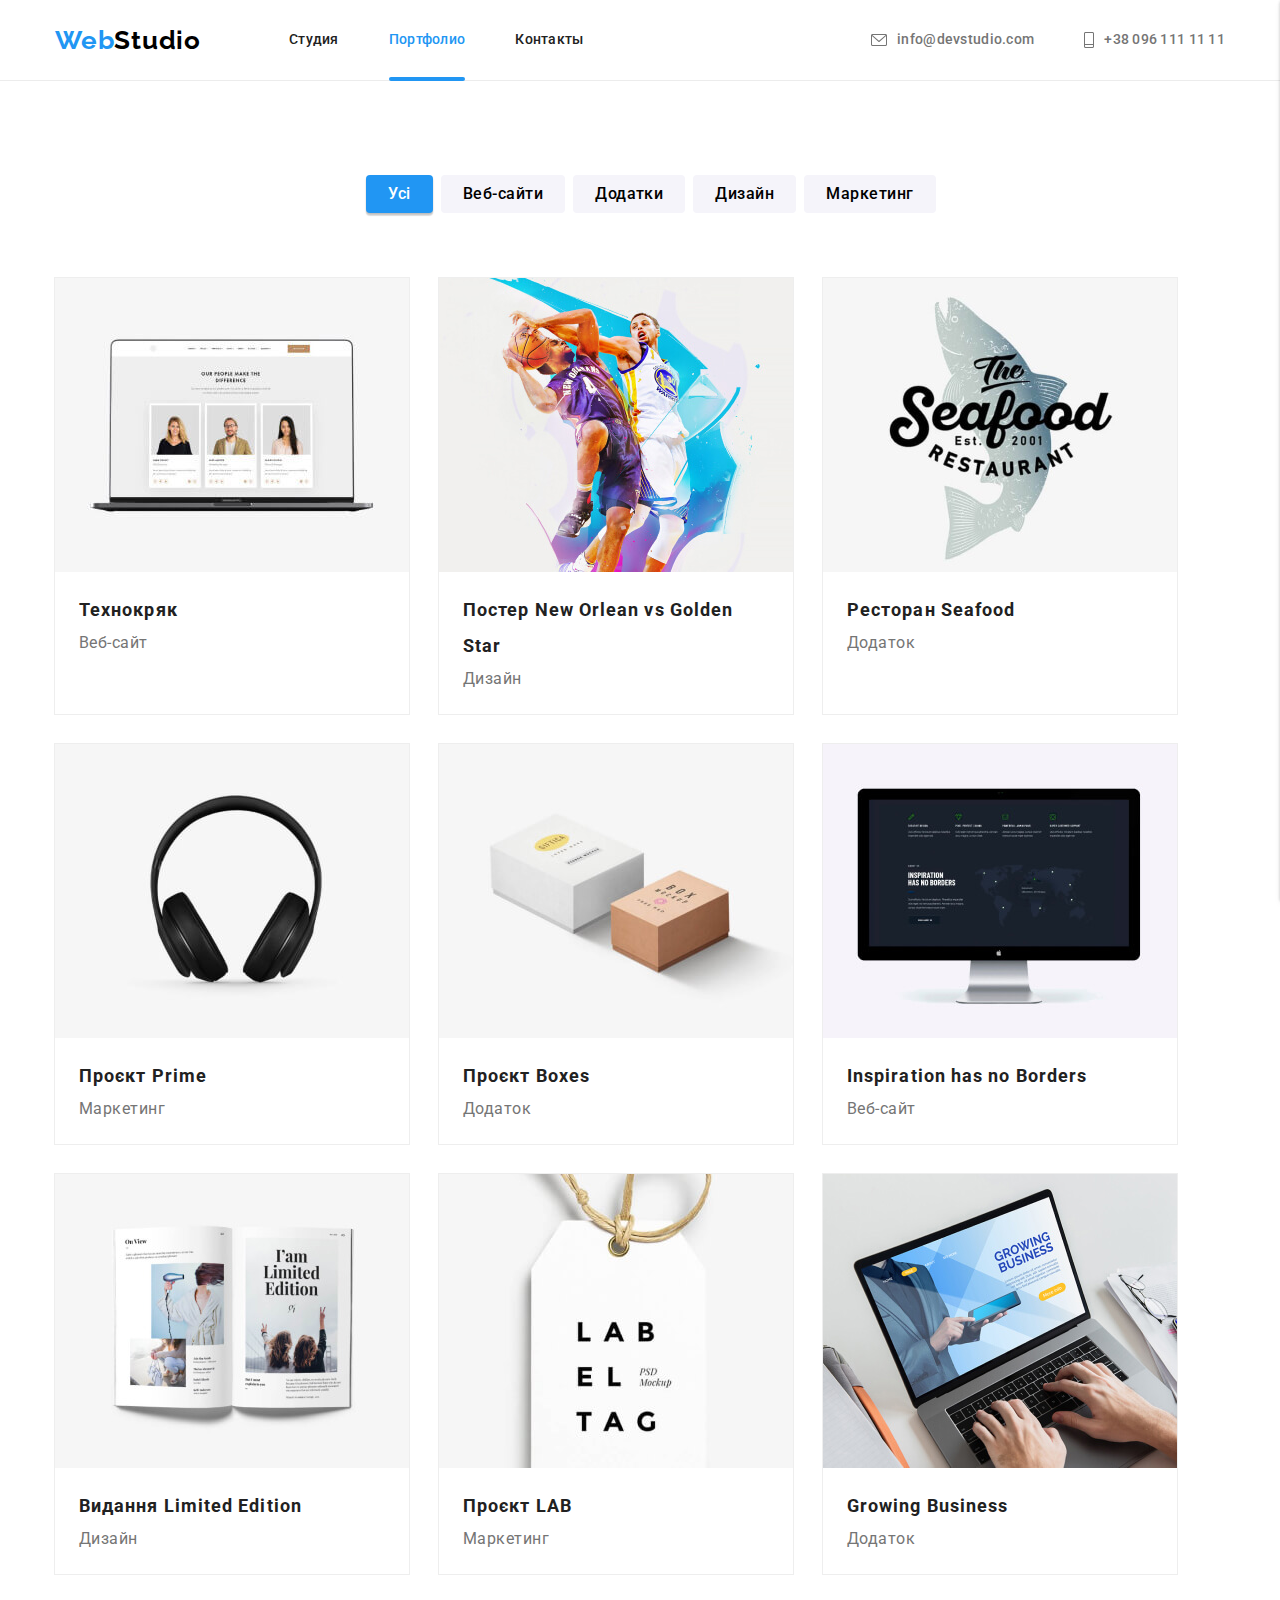
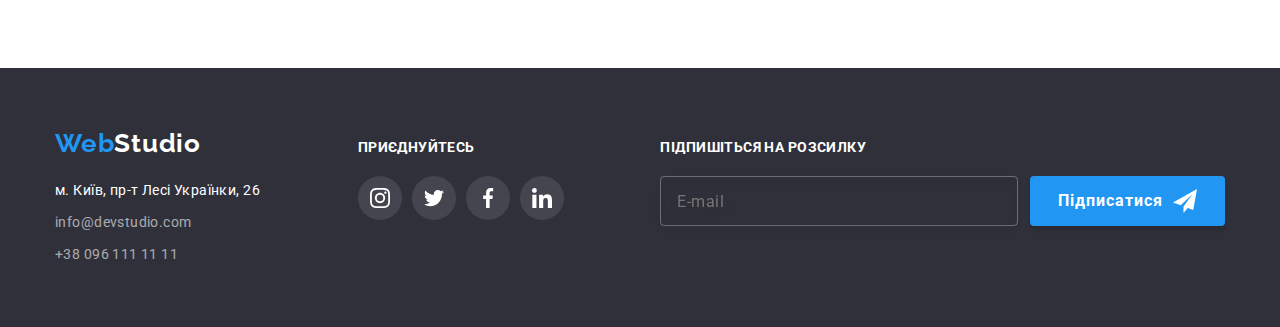
==== commit df292a11: "fix portfolio" ====
--- a/portfolio.html
+++ b/portfolio.html
@@ -30,10 +30,10 @@
           <nav class="nav">
             <ul class="nav__list">
               <li class="nav__item">
-                <a href="./index.html" class="nav__link>Студия</a>
+                <a href="./index.html" class="nav__link">Студия</a>
                </li>
               <li class="nav__item">
-                <a href="./portfolio.html" class="nav__link nav__link--current nav__link--current::after"">Портфолио</a>
+                <a href="./portfolio.html" class="nav__link nav__link--current nav__link--current::after">Портфолио</a>
               </li>
               <li class="nav__item"><a href="#" class="nav__link">Контакты</a></li>
             </ul>
@@ -64,18 +64,15 @@
             </li>
           </ul>
         </div>
-
-
-      <button
-      class="header-burger__btn js-open-menu"
-      aria-expanded="false"
-      aria-controls="mobile-menu"
-    >
-    <svg class="header-burger__icon" width="24" height="16">
-      <use href="./images/icons.svg#icon-menu-mob">
-    </button>
-
-    
+        <button
+        class="header-burger__btn js-open-menu"
+        aria-expanded="false"
+        aria-controls="mobile-menu"
+      >
+      <svg class="header-burger__icon" width="24" height="16">
+        <use href="./images/icons.svg#icon-menu-mob">
+      </button>
+
       </div>
     </header>
     <main>
@@ -316,14 +313,14 @@
         </div>
       </section>
     </main>
-   <!-- Підвал footer -->
-
-   <footer class="footer">
+  <!-- Підвал footer -->
+
+  <footer class="footer">
     <div class="footer__container container">
     
       <!-- Логотип та контактна інформація logo address -->
       <!-- Логотип компанії logo -->
-
+      <div class="footer__wrap-tablet">
       <div class="footer__wrap">
         <a class="footer__logo logo" href="./index.html"
           >Web<span class="footer__decor">Studio</span></a
@@ -389,13 +386,14 @@
           </li>
         </ul>
       </div>
+    </div>
 
       <!-- Підписка - Підпишіться на розсилку subscribe -->
 
       <div class="subscribe">
         <h2 class="subscribe__title">Підпишіться на розсилку</h2>
         <form class="subscribe__form">
-          <label class="subscribe__label" for="user-email" hidden>Підписатися</label>
+          <label class="subscribe__label subscribe__label--hidden" for="user-email">Підписатися</label>
           <input class="subscribe__input" type="email" name="email" id="user-email" placeholder="E-mail"><button class="subscribe__button" type="submit">
           Підписатися<svg class="subscribe__icon" width="24" height="24">
             <use href="./images/icons.svg#icon-send"></use></svg
@@ -406,56 +404,59 @@
     </div>
   </footer>
 
-    <div class="mobile-menu js-menu-container" id="mobile-menu">  
-      <div class="mobile-wrap">
-       <button type="button" class="header-close__btn js-close-menu">
-         <svg class="backdrop__icon" width="18" height="18">
-           <use href="./images/icons.svg#icon-close-mobile"></use>
-         </svg></button>
-    
-     <ul class="mobile-menu__list">
-       <li class="mobile-menu__item">
-         <a href="./index.html" class="mobile-menu__link">Студия</a>
-        </li>
-       <li class="mobile-menu__item">
-         <a href="./portfolio.html" class="mobile-menu__link mobile-menu__link--current">Портфолио</a>
-       </li>
-       <li class="mobile-menu__item"><a href="#" class="mobile-menu__link">Контакты</a></li>
-     </ul>
+  
+  
+
+<div class="mobile-menu js-menu-container" id="mobile-menu">  
+ <div class="mobile-wrap">
+  <button type="button" class="header-close__btn js-close-menu">
+    <svg class="backdrop__icon" width="18" height="18">
+      <use href="./images/icons.svg#icon-close-mobile"></use>
+    </svg></button>
+
+<ul class="mobile-menu__list">
+  <li class="mobile-menu__item">
+    <a href="./index.html" class="mobile-menu__link">Студия</a>
+   </li>
+  <li class="mobile-menu__item">
+    <a href="./portfolio.html" class="mobile-menu__link mobile-menu__link--current">Портфолио</a>
+  </li>
+  <li class="mobile-menu__item"><a href="#" class="mobile-menu__link">Контакты</a></li>
+</ul>
+
+<ul class="mobile-contacts__list">
+  <li class="mobile-contacts__item">
+    <a href="tel:+380961111111" class="mobile-contacts__link"
+      >
+      +38 096 111 11 11</a
+    >
+  </li>
+  <li class="mobile-contacts__item">
+    <a href="mailto:info@devstudio.com" class="mobile-mail-contacts__link"
+      >
+      info@devstudio.com
+    </a>
+  </li>
  
-     <ul class="mobile-contacts__list">
-       <li class="mobile-contacts__item">
-         <a href="tel:+380961111111" class="mobile-contacts__link"
-           >
-           +38 096 111 11 11</a
-         >
-       </li>
-       <li class="mobile-contacts__item">
-         <a href="mailto:info@devstudio.com" class="mobile-mail-contacts__link"
-           >
-           info@devstudio.com
-         </a>
-       </li>
-      
-     </ul>
-     <ul class="mobil-social__list">
-       <li class="mobil-social__item mobil-social__item::after">
-         <a href="#" class="mobil-social__link">Instagram</a>
-        </li>
-       <li class="mobil-social__item">
-         <a href="#" class="mobil-social__link">Twitter</a>
-       </li>
-       <li class="mobil-social__item">
-         <a href="#" class="mobil-social__link">Facebook</a>
-         </li>
-       <li class="mobil-social__item">
-         <a href="#" class="mobil-social__link">Linkedin
-           </a>
-       </li>
-     </ul>
- 
-   </div>
- </div>
+</ul>
+<ul class="mobil-social__list">
+  <li class="mobil-social__item mobil-social__item::after">
+    <a href="#" class="mobil-social__link">Instagram</a>
+   </li>
+  <li class="mobil-social__item">
+    <a href="#" class="mobil-social__link">Twitter</a>
+  </li>
+  <li class="mobil-social__item">
+    <a href="#" class="mobil-social__link">Facebook</a>
+    </li>
+  <li class="mobil-social__item">
+    <a href="#" class="mobil-social__link">Linkedin
+      </a>
+  </li>
+</ul>
+
+</div>
+</div>
   
   <script src="./js/modal.js"></script>
   <script defer src="./js/mobile-menu.js"></script>
--- a/css/main.min.css
+++ b/css/main.min.css
@@ -1 +1 @@
-@import"https://fonts.googleapis.com/css2?family=Raleway:wght@700&family=Roboto:wght@400;500;700;900&display=swap";/*! modern-normalize v1.1.0 | MIT License | https://github.com/sindresorhus/modern-normalize */*,::after,::before{-webkit-box-sizing:border-box;box-sizing:border-box}html{-moz-tab-size:4;-o-tab-size:4;tab-size:4}html{line-height:1.15;-webkit-text-size-adjust:100%}body{margin:0}body{font-family:system-ui,-apple-system,"Segoe UI",Roboto,Helvetica,Arial,sans-serif,"Apple Color Emoji","Segoe UI Emoji"}hr{height:0;color:inherit}abbr[title]{-webkit-text-decoration:underline dotted;text-decoration:underline dotted}b,strong{font-weight:bolder}code,kbd,pre,samp{font-family:ui-monospace,SFMono-Regular,Consolas,"Liberation Mono",Menlo,monospace;font-size:1em}small{font-size:80%}sub,sup{font-size:75%;line-height:0;position:relative;vertical-align:baseline}sub{bottom:-0.25em}sup{top:-0.5em}table{text-indent:0;border-color:inherit}button,input,optgroup,select,textarea{font-family:inherit;font-size:100%;line-height:1.15;margin:0}button,select{text-transform:none}[type=button],[type=reset],[type=submit],button{-webkit-appearance:button}::-moz-focus-inner{border-style:none;padding:0}:-moz-focusring{outline:1px dotted ButtonText}:-moz-ui-invalid{box-shadow:none}legend{padding:0}progress{vertical-align:baseline}::-webkit-inner-spin-button,::-webkit-outer-spin-button{height:auto}[type=search]{-webkit-appearance:textfield;outline-offset:-2px}::-webkit-search-decoration{-webkit-appearance:none}::-webkit-file-upload-button{-webkit-appearance:button;font:inherit}summary{display:list-item}h1,h2,h3,h4,h5,h6{margin:0}ul{list-style:none;padding:0;margin:0}address{font-style:normal}button{font-family:inherit;padding:0;margin:0}p{margin:0}a{text-decoration:none;color:inherit}img{display:block;max-width:100%;height:auto}:hover,:focus{outline:none}:root{--prmary-text-color: #757575;--title-text-color: #212121;--accent-color: #2196f3;--white-color: #ffffff;--black-color: #000000;--bg-main-color: #f5f5f5;--bg-our-color: #f5f4fa;--bg-footer-color: #2f303a;--footer-address-rgba: rgba(255, 255, 255, .6);--border: #eeeeee;--border-bottom: #ececec;--borders: #afb1b8;--background: rgba(255, 255, 255, .1);--gradient: rgba(47, 48, 58, 0.4);--gradient-about: rgba(47, 48, 58, 0.8);--shadow: rgba(0, 0, 0, 0.15);--backdrop: rgba(0, 0, 0, 0.2);--accent-gradient: rgba(33, 150, 243, 0.9);--border-form: rgba(33, 33, 33, 0.2);--timing-function: cubic-bezier(0.4, 0, 0.2, 1)}body{color:var(--prmary-text-color);font-family:Roboto,Verdana,sans-serif}.container{margin:0 auto;padding:0 15px}@media screen and (min-width: 480px){.container{width:480px}}@media screen and (min-width: 768px){.container{width:768px}}@media screen and (min-width: 1200px){.container{width:1200px}}.section{padding:94px 0}.logo{display:block;padding:16px 0;color:var(--accent-color);font-family:Raleway,Verdana,sans-serif;font-weight:700;font-size:24px;line-height:1.17;letter-spacing:.03em;text-decoration:none}@media screen and (min-width: 1200px){.logo{font-size:26px;line-height:1.19}}.сlients__title,.team__title,.about__title{margin-bottom:30px;font-weight:700;font-size:28px;line-height:1.18;text-align:center;letter-spacing:.03em;color:var(--title-text-color)}@media screen and (min-width: 1200px){.сlients__title,.team__title,.about__title{margin-bottom:50px;font-size:36px;line-height:1.17}}.form__button,.subscribe__button,.hero__button{display:-webkit-box;display:-ms-flexbox;display:flex;-webkit-box-align:center;-ms-flex-align:center;align-items:center;-webkit-box-pack:center;-ms-flex-pack:center;justify-content:center;padding:10px 24px;height:50px;font-weight:700;font-size:16px;line-height:1.9;letter-spacing:.06em;background-color:var(--accent-color);color:var(--white-color);-webkit-box-shadow:0px 4px 4px var(--shadow);box-shadow:0px 4px 4px var(--shadow);border:0;border-radius:4px;cursor:pointer}@media screen and (min-with: 1200px){.form__button,.subscribe__button,.hero__button{padding:10px 32px}}.subscribe__label--hidden,.feature__title--hidden,.form__privacy-input--hidden{position:absolute;width:1px;height:1px;margin:-1px;bottom:0;padding:0;clip:rect(0 0 0 0);overflow:hidden}.header{position:relative;max-width:480px;margin:0 auto;border-bottom:1px solid var(--border-bottom)}@media screen and (min-width: 768px){.header{max-width:768px}}@media screen and (min-width: 1200px){.header{max-width:1600px}}.header-container{display:-webkit-box;display:-ms-flexbox;display:flex;-webkit-box-pack:justify;-ms-flex-pack:justify;justify-content:space-between;-webkit-box-align:center;-ms-flex-align:center;align-items:center}.header__decor{color:var(--black-color)}.header__wrap{display:-webkit-box;display:-ms-flexbox;display:flex;-webkit-box-align:center;-ms-flex-align:center;align-items:center}.nav{display:none}@media screen and (min-width: 1200px){.nav{display:-webkit-box;display:-ms-flexbox;display:flex;margin-left:93px}}@media screen and (min-width: 768px){.nav{display:-webkit-box;display:-ms-flexbox;display:flex;margin-left:88px}}.nav__list{display:-webkit-box;display:-ms-flexbox;display:flex}.nav__item+.nav__item{margin-left:50px}.nav__link{position:relative;display:inline-block;padding:32px 0 32px;font-weight:500;font-size:14px;line-height:1.14;letter-spacing:.02em;color:var(--title-text-color);-webkit-transition:color 250ms var(--timing-function);-o-transition:color 250ms var(--timing-function);transition:color 250ms var(--timing-function)}.nav__link:focus,.nav__link:hover{color:var(--accent-color)}.nav__link::after{content:"";position:absolute;bottom:-1px;right:0;width:100%;height:4px;border-radius:2px;background-color:var(--accent-color);-webkit-transform:scaleX(0);-ms-transform:scaleX(0);transform:scaleX(0);-webkit-transition:-webkit-transform 250ms var(--timing-function);transition:-webkit-transform 250ms var(--timing-function);-o-transition:transform 250ms var(--timing-function);transition:transform 250ms var(--timing-function);transition:transform 250ms var(--timing-function), -webkit-transform 250ms var(--timing-function)}.nav__link:hover::after,.nav__link:focus::after{-webkit-transform:scaleX(1);-ms-transform:scaleX(1);transform:scaleX(1)}.nav__link--current{color:var(--accent-color)}.nav__link--current::after{-webkit-transform:scaleX(1);-ms-transform:scaleX(1);transform:scaleX(1)}.contacts{margin:auto 0 auto auto}@media screen and (max-width: 767px){.contacts{display:none}}.contacts__link{display:-webkit-box;display:-ms-flexbox;display:flex;font-weight:500;font-size:14px;line-height:1.14;letter-spacing:.02em;text-decoration:none;color:var(--prmary-text-color);fill:currentColor;-webkit-transition:color 250ms var(--timing-function),fill 250ms var(--timing-function);-o-transition:color 250ms var(--timing-function),fill 250ms var(--timing-function);transition:color 250ms var(--timing-function),fill 250ms var(--timing-function)}@media screen and (max-width: 1199px){.contacts__link{font-size:12px;line-height:1.17}}.contacts__link:focus,.contacts__link:hover{color:var(--accent-color);fill:currentColor}.contacts__list{display:-webkit-box;display:-ms-flexbox;display:flex}@media screen and (max-width: 1199px){.contacts__list{display:-webkit-box;display:-ms-flexbox;display:flex;-webkit-box-orient:vertical;-webkit-box-direction:normal;-ms-flex-direction:column;flex-direction:column}}.contacts__item+.contacts__item{margin-left:50px}@media screen and (max-width: 1199px){.contacts__item+.contacts__item{margin:10px 0 0 0}}.contacts__icon{margin:auto 10px auto auto}@media screen and (max-width: 1199px){.contacts__icon-tablet{margin:auto 10px auto auto;margin-left:0}}@media screen and (min-width: 1200px){.contacts__icon-tablet{display:none}}.contacts__icon-smartphone{margin:auto 10px auto auto}@media screen and (max-width: 1199px){.contacts__icon-smartphone{display:none}}.hero{max-width:100%;height:400px;padding:118px 0;margin:0 auto;background-color:var(--bg-footer-color);background-repeat:no-repeat;background-position:center;background-size:cover}@media screen and (max-width: 480px){.hero{background-image:-webkit-gradient(linear, left top, left bottom, from(var(--gradient)), to(var(--gradient))),url(../images/background-image-mobile.jpg);background-image:-o-linear-gradient(var(--gradient), var(--gradient)),url(../images/background-image-mobile.jpg);background-image:linear-gradient(var(--gradient), var(--gradient)),url(../images/background-image-mobile.jpg)}}@media screen and (max-width: 480px)and (min-device-pixel-ratio: 2),screen and (max-width: 480px)and (-webkit-min-device-pixel-ratio: 2),screen and (max-width: 480px)and (-o-min-device-pixel-ratio: 2/1),screen and (max-width: 480px)and (min-resolution: 192dpi),screen and (max-width: 480px)and (min-resolution: 2dppx){.hero{background-image:-webkit-gradient(linear, left top, left bottom, from(var(--gradient)), to(var(--gradient))),url(../images/background-image-mobile@2x.jpg);background-image:-o-linear-gradient(var(--gradient), var(--gradient)),url(../images/background-image-mobile@2x.jpg);background-image:linear-gradient(var(--gradient), var(--gradient)),url(../images/background-image-mobile@2x.jpg)}}@media screen and (min-width: 481px)and (max-width: 1199px){.hero{background-image:-webkit-gradient(linear, left top, left bottom, from(var(--gradient)), to(var(--gradient))),url(../images/background-image-tablet.jpg);background-image:-o-linear-gradient(var(--gradient), var(--gradient)),url(../images/background-image-tablet.jpg);background-image:linear-gradient(var(--gradient), var(--gradient)),url(../images/background-image-tablet.jpg)}}@media screen and (min-width: 481px)and (max-width: 1199px)and (min-device-pixel-ratio: 2),screen and (min-width: 481px)and (max-width: 1199px)and (-webkit-min-device-pixel-ratio: 2),screen and (min-width: 481px)and (max-width: 1199px)and (-o-min-device-pixel-ratio: 2/1),screen and (min-width: 481px)and (max-width: 1199px)and (min-resolution: 192dpi),screen and (min-width: 481px)and (max-width: 1199px)and (min-resolution: 2dppx){.hero{background-image:-webkit-gradient(linear, left top, left bottom, from(var(--gradient)), to(var(--gradient))),url(../images/background-image-tablet@2x.jpg);background-image:-o-linear-gradient(var(--gradient), var(--gradient)),url(../images/background-image-tablet@2x.jpg);background-image:linear-gradient(var(--gradient), var(--gradient)),url(../images/background-image-tablet@2x.jpg)}}@media screen and (min-width: 1200px){.hero{max-width:1600px;height:600px;padding:200px 0;background-image:-webkit-gradient(linear, left top, left bottom, from(var(--gradient)), to(var(--gradient))),url(../images/background-image-desktop.jpg);background-image:-o-linear-gradient(var(--gradient), var(--gradient)),url(../images/background-image-desktop.jpg);background-image:linear-gradient(var(--gradient), var(--gradient)),url(../images/background-image-desktop.jpg)}}@media screen and (min-width: 1200px)and (min-device-pixel-ratio: 2),screen and (min-width: 1200px)and (-webkit-min-device-pixel-ratio: 2),screen and (min-width: 1200px)and (-o-min-device-pixel-ratio: 2/1),screen and (min-width: 1200px)and (min-resolution: 192dpi),screen and (min-width: 1200px)and (min-resolution: 2dppx){.hero{background-image:-webkit-gradient(linear, left top, left bottom, from(var(--gradient)), to(var(--gradient))),url(../images/background-image-desktop@2x.jpg);background-image:-o-linear-gradient(var(--gradient), var(--gradient)),url(../images/background-image-desktop@2x.jpg);background-image:linear-gradient(var(--gradient), var(--gradient)),url(../images/background-image-desktop@2x.jpg)}}.hero__title{font-weight:900;font-size:26px;line-height:1.62;text-align:center;letter-spacing:.06em;text-transform:uppercase;color:var(--white-color)}@media screen and (min-width: 1200px){.hero__title{font-weight:900;font-size:44px;line-height:1.36}}.hero__button{margin:30px auto 0 auto}.feature{padding:60px 0}@media screen and (min-width: 768px){.feature{padding-top:60px}}@media screen and (min-width: 1200px){.feature{padding-top:94px;padding-bottom:0}}.feature__item{padding-top:30px}@media screen and (min-width: 768px){.feature__item{-ms-flex-preferred-size:calc((100% - 30px)/2);flex-basis:calc((100% - 30px)/2);padding:0}}@media screen and (min-width: 1200px){.feature__item{padding-top:0;-ms-flex-preferred-size:calc((100% - 90px)/4);flex-basis:calc((100% - 90px)/4)}}@media(min-width: 1200px),(min-width: 768px){.feature__list{display:-webkit-box;display:-ms-flexbox;display:flex;-ms-flex-wrap:wrap;flex-wrap:wrap;gap:30px}}@media screen and (min-width: 1200px){.feature__list{-ms-flex-wrap:nowrap;flex-wrap:nowrap}}.feature__card{display:-webkit-box;display:-ms-flexbox;display:flex;-webkit-box-pack:center;-ms-flex-pack:center;justify-content:center;-webkit-box-align:center;-ms-flex-align:center;align-items:center;width:100%;height:120px;margin-bottom:30px;background-color:var(--bg-our-color);border-radius:4px}.feature__subtitle{margin-bottom:10px;color:var(--title-text-color);font-weight:700;font-size:14px;line-height:1.14;letter-spacing:.03em;text-transform:uppercase;text-align:center}@media(min-width: 1200px),(min-width: 768px){.feature__subtitle{text-align:left}}.feature__description{font-size:14px;line-height:1.71;letter-spacing:.03em}.about{padding:94px 0}@media screen and (max-width: 1199px){.about{display:none}}.about__list{display:-webkit-box;display:-ms-flexbox;display:flex}.about__item{position:relative}.about__item:not(:last-child){margin-right:30px}.about__subtitle{position:absolute;bottom:0;left:0;width:100%;height:70px;padding:27px 0;text-align:center;font-weight:700;font-size:14px;line-height:1.14;letter-spacing:.03em;text-transform:uppercase;background-color:var(--gradient-about);color:var(--white-color)}.team{padding:60px 0;background-color:var(--bg-our-color);max-width:480px;margin:0 auto}@media screen and (min-width: 768px){.team{max-width:768px}}@media screen and (min-width: 1200px){.team{max-width:1600px;padding:94px 0}}.team__list{display:-webkit-box;display:-ms-flexbox;display:flex;-webkit-box-orient:vertical;-webkit-box-direction:normal;-ms-flex-direction:column;flex-direction:column}@media screen{.team__list{-webkit-box-orient:horizontal;-webkit-box-direction:normal;-ms-flex-direction:row;flex-direction:row;-ms-flex-wrap:wrap;flex-wrap:wrap;gap:30px}}@media screen and (min-width: 1200px){.team__list{-webkit-box-orient:horizontal;-webkit-box-direction:normal;-ms-flex-direction:row;flex-direction:row;-ms-flex-wrap:nowrap;flex-wrap:nowrap;gap:30px}}.team__item{background-color:var(--white-color);-webkit-box-shadow:0px 1px 3px rgba(0,0,0,.12),0px 1px 1px rgba(0,0,0,.14),0px 2px 1px rgba(0,0,0,.2);box-shadow:0px 1px 3px rgba(0,0,0,.12),0px 1px 1px rgba(0,0,0,.14),0px 2px 1px rgba(0,0,0,.2);border-radius:0px 0px 4px 4px}@media screen and (min-width: 768px){.team__item{-ms-flex-preferred-size:calc((100% - 30px)/2);flex-basis:calc((100% - 30px)/2)}}@media screen and (max-width: 767px){.team__item:not(:last-child){margin-bottom:30px}}.team__subtitle{margin:30px 0 10px 0;font-weight:500;font-size:16px;line-height:1.19;text-align:center;letter-spacing:.03em;color:var(--title-text-color)}.team__description{font-size:16px;line-height:1.19;text-align:center;letter-spacing:.03em}.team__social{display:-webkit-box;display:-ms-flexbox;display:flex;-webkit-box-pack:center;-ms-flex-pack:center;justify-content:center;margin:16px 0 24px 0}@media screen and (min-width: 1200px){.team__social{margin-bottom:30px}}.team__link{display:-webkit-box;display:-ms-flexbox;display:flex;-webkit-box-align:center;-ms-flex-align:center;align-items:center;-webkit-box-pack:center;-ms-flex-pack:center;justify-content:center;margin-right:10px;width:44px;height:44px;border-radius:50%;fill:var(--borders);-webkit-transition:background-color 250ms var(--timing-function),fill 250ms var(--timing-function);-o-transition:background-color 250ms var(--timing-function),fill 250ms var(--timing-function);transition:background-color 250ms var(--timing-function),fill 250ms var(--timing-function)}.team__link:hover,.team__link:focus{background-color:var(--accent-color);fill:var(--white-color)}.team__link:last-child{margin-right:0}.сlients{padding:60px 0}@media screen and (min-width: 1200px){.сlients{padding:94px 0}}.сlients__list{display:-webkit-box;display:-ms-flexbox;display:flex;-ms-flex-wrap:wrap;flex-wrap:wrap;gap:30px}@media screen and (min-width: 1200px){.сlients__list{-ms-flex-wrap:nowrap;flex-wrap:nowrap}}.сlients__item{-ms-flex-preferred-size:calc((100% - 30px)/2);flex-basis:calc((100% - 30px)/2)}@media screen and (min-width: 768px){.сlients__item{-ms-flex-preferred-size:calc((100% - 60px)/3);flex-basis:calc((100% - 60px)/3)}}@media screen and (min-width: 1200px){.сlients__item{-ms-flex-preferred-size:calc((100% - 150px)/6);flex-basis:calc((100% - 150px)/6)}}.сlients__link{width:100%;height:92px;display:-webkit-box;display:-ms-flexbox;display:flex;-webkit-box-pack:center;-ms-flex-pack:center;justify-content:center;-webkit-box-align:center;-ms-flex-align:center;align-items:center;border:1px solid currentColor;border-radius:4px;color:var(--borders);fill:currentColor;-webkit-transition:border-color 250ms var(--timing-function),fill 250ms var(--timing-function);-o-transition:border-color 250ms var(--timing-function),fill 250ms var(--timing-function);transition:border-color 250ms var(--timing-function),fill 250ms var(--timing-function)}.сlients__link:focus,.сlients__link:hover{border-color:var(--accent-color);fill:var(--accent-color)}.footer{max-width:480px;margin:0 auto;background-color:var(--bg-footer-color)}@media screen and (min-width: 768px){.footer{max-width:768px}}@media screen and (min-width: 1200px){.footer{max-width:1600px}}.footer__container{display:block;padding-top:60px;margin:0 auto}@media screen and (min-width: 1200px){.footer__container{display:-webkit-box;display:-ms-flexbox;display:flex;-webkit-box-align:baseline;-ms-flex-align:baseline;align-items:baseline;-webkit-box-pack:justify;-ms-flex-pack:justify;justify-content:space-between;padding-bottom:60px}}@media screen and (min-width: 768px){.footer__wrap-tablet{display:-webkit-box;display:-ms-flexbox;display:flex;width:100%;-webkit-box-align:baseline;-ms-flex-align:baseline;align-items:baseline;-webkit-box-pack:space-evenly;-ms-flex-pack:space-evenly;justify-content:space-evenly}}.footer__wrap{display:-webkit-box;display:-ms-flexbox;display:flex;-webkit-box-orient:vertical;-webkit-box-direction:normal;-ms-flex-direction:column;flex-direction:column;-webkit-box-align:center;-ms-flex-align:center;align-items:center;-ms-flex-line-pack:center;align-content:center;margin:0 auto}@media screen and (min-width: 768px){.footer__wrap{width:50%}}@media screen and (min-width: 1200px){.footer__wrap{-webkit-box-align:start;-ms-flex-align:start;align-items:flex-start}}.footer__logo{padding:0 0 20px 0}.footer__decor{color:var(--white-color)}.address__list{display:-webkit-box;display:-ms-flexbox;display:flex;-webkit-box-orient:vertical;-webkit-box-direction:normal;-ms-flex-direction:column;flex-direction:column;-webkit-box-align:center;-ms-flex-align:center;align-items:center}@media screen and (min-width: 1200px){.address__list{-webkit-box-align:start;-ms-flex-align:start;align-items:flex-start}}.address__item:not(:last-child){margin-bottom:8px}.address__link{font-size:14px;line-height:1.71;letter-spacing:.03em;color:var(--footer-address-rgba);-webkit-transition:color 250ms var(--timing-function);-o-transition:color 250ms var(--timing-function);transition:color 250ms var(--timing-function)}.address__link:focus,.address__link:hover{color:var(--accent-color)}.social{margin-top:60px}@media screen and (min-width: 768px){.social{width:50%;margin-top:0}}@media screen and (min-width: 1200px){.social{margin-top:0}}.social__title,.subscribe__title{margin-bottom:20px;font-weight:700;font-size:14px;line-height:1.14;letter-spacing:.03em;text-transform:uppercase;color:var(--white-color);text-align:center}@media screen and (min-width: 1200px){.social__title,.subscribe__title{text-align:left}}.social__list{display:-webkit-box;display:-ms-flexbox;display:flex;-webkit-box-align:center;-ms-flex-align:center;align-items:center;-webkit-box-pack:center;-ms-flex-pack:center;justify-content:center}@media screen and (min-width: 1200px){.social__list{text-align:left;-webkit-box-pack:start;-ms-flex-pack:start;justify-content:flex-start}}.social__item:not(:last-child){margin-right:10px}.social__link{display:-webkit-box;display:-ms-flexbox;display:flex;-webkit-box-pack:center;-ms-flex-pack:center;justify-content:center;-webkit-box-align:center;-ms-flex-align:center;align-items:center;width:44px;height:44px;border-radius:50%;background-color:var(--background);-webkit-transition:background-color 250ms var(--timing-function);-o-transition:background-color 250ms var(--timing-function);transition:background-color 250ms var(--timing-function)}.social__link:focus,.social__link:hover{background-color:var(--accent-color)}.social__icon{fill:var(--white-color)}.subscribe{margin-top:60px}@media screen and (min-width: 1200px){.subscribe{margin-top:0}}.subscribe__form{display:-webkit-box;display:-ms-flexbox;display:flex;-webkit-box-orient:vertical;-webkit-box-direction:normal;-ms-flex-direction:column;flex-direction:column;-webkit-box-align:center;-ms-flex-align:center;align-items:center}@media screen and (min-width: 1200px){.subscribe__form{-webkit-box-orient:horizontal;-webkit-box-direction:normal;-ms-flex-direction:row;flex-direction:row}}.subscribe__input{padding:0 16px;margin-bottom:20px;width:100%;height:50px;font-size:16px;line-height:1.25;letter-spacing:.03em;color:rgba(255,255,255,.6);background-color:rgba(0,0,0,0);border:1px solid rgba(255,255,255,.3);-webkit-filter:drop-shadow(0px 4px 4px rgba(0, 0, 0, 0.15));filter:drop-shadow(0px 4px 4px rgba(0, 0, 0, 0.15));border-radius:4px;-webkit-transition:background 250ms var(--timing-function);-o-transition:background 250ms var(--timing-function);transition:background 250ms var(--timing-function)}@media screen and (min-width: 768px){.subscribe__input{width:450px}}@media screen and (min-width: 1200px){.subscribe__input{width:358px;margin-right:12px;margin-bottom:0}}.subscribe__input:focus{background:-webkit-gradient(linear, left bottom, left top, from(rgba(33, 150, 243, 0)), to(rgba(33, 150, 243, 0))),-webkit-gradient(linear, left bottom, left top, from(rgba(255, 255, 255, 0.3)), to(rgba(255, 255, 255, 0.3)));background:-o-linear-gradient(bottom, rgba(33, 150, 243, 0), rgba(33, 150, 243, 0)),-o-linear-gradient(bottom, rgba(255, 255, 255, 0.3), rgba(255, 255, 255, 0.3));background:linear-gradient(0deg, rgba(33, 150, 243, 0), rgba(33, 150, 243, 0)),linear-gradient(0deg, rgba(255, 255, 255, 0.3), rgba(255, 255, 255, 0.3))}.subscribe__icon{margin-left:10px}.subscribe__button{-webkit-box-pack:justify;-ms-flex-pack:justify;justify-content:space-between;padding:0 28px;fill:currentColor;margin-bottom:60px}@media screen and (min-width: 1200px){.subscribe__button{margin-bottom:0}}.backdrop{position:fixed;top:0;left:0;width:100%;height:100%;background-color:var(--backdrop);z-index:2;opacity:1;visibility:visible;-webkit-transition:opacity 250ms var(--timing-function),visibility 250ms var(--timing-function);-o-transition:opacity 250ms var(--timing-function),visibility 250ms var(--timing-function);transition:opacity 250ms var(--timing-function),visibility 250ms var(--timing-function)}.backdrop--is-hidden{opacity:0;pointer-events:none;visibility:hidden}.backdrop--is-hidden .backdrop__modal{-webkit-transform:translate(-50%, -50%) scale(0.9);-ms-transform:translate(-50%, -50%) scale(0.9);transform:translate(-50%, -50%) scale(0.9)}.backdrop__modal{position:absolute;top:50%;left:50%;height:609px;width:450px;background-color:var(--white-color);-webkit-box-shadow:0px 1px 3px rgba(0,0,0,.12),0px 1px 1px rgba(0,0,0,.14),0px 2px 1px rgba(0,0,0,.2);box-shadow:0px 1px 3px rgba(0,0,0,.12),0px 1px 1px rgba(0,0,0,.14),0px 2px 1px rgba(0,0,0,.2);border-radius:4px;-webkit-transition:opacity 250ms var(--timing-function);-o-transition:opacity 250ms var(--timing-function);transition:opacity 250ms var(--timing-function);-webkit-transform:translate(-50%, -50%) scale(1);-ms-transform:translate(-50%, -50%) scale(1);transform:translate(-50%, -50%) scale(1)}@media screen and (min-width: 1200px){.backdrop__modal{height:581px;width:528px}}.backdrop__close{position:absolute;top:8px;right:8px;display:-webkit-box;display:-ms-flexbox;display:flex;-webkit-box-align:center;-ms-flex-align:center;align-items:center;-webkit-box-pack:center;-ms-flex-pack:center;justify-content:center;width:30px;height:30px;border:1px solid rgba(0,0,0,.1);border-radius:50%;background-color:var(--white-color);-webkit-transition:fill 250ms var(--timing-function);-o-transition:fill 250ms var(--timing-function);transition:fill 250ms var(--timing-function);cursor:pointer}.backdrop__close:hover{fill:var(--accent-color);color:currentColor}.form{margin:0 auto;padding:40px}.form__desc{margin-bottom:12px;font-weight:700;font-size:20px;line-height:1.15;text-align:center;letter-spacing:.03em;color:var(--title-text-color)}.form__label{display:block;padding-bottom:4px;font-size:12px;line-height:1.17;letter-spacing:.01em;color:var(--prmary-text-color)}.form__field{position:relative;margin-bottom:10px}.form__input{width:100%;height:40px;padding-left:42px;border:1px solid var(--border-form);border-radius:4px;-webkit-transition:border 250ms var(--timing-function);-o-transition:border 250ms var(--timing-function);transition:border 250ms var(--timing-function)}.form__input:focus~.form__icon-wrap{fill:var(--accent-color)}.form__input:focus{border:1px solid var(--accent-color);outline:none}.form__input:hover{cursor:pointer}.form__icon-wrap{position:absolute;top:0;left:12px;-webkit-transform:translate(0, 50%);-ms-transform:translate(0, 50%);transform:translate(0, 50%);-webkit-transition:fill 250ms var(--timing-function);-o-transition:fill 250ms var(--timing-function);transition:fill 250ms var(--timing-function)}.form__textarea{width:100%;height:120px;padding:12px 16px;margin-bottom:-4px;color:rgba(117,117,117,.5);font-size:14px;line-height:1.14;letter-spacing:.01em;border:1px solid var(--border-form);border-radius:4px;resize:none;-webkit-transition:border 250ms var(--timing-function);-o-transition:border 250ms var(--timing-function);transition:border 250ms var(--timing-function)}@media screen and (min-width: 1200px){.form__textarea{font-size:12px;line-height:1.17}}.form__textarea:focus{border:1px solid var(--accent-color);outline:none}.form__textareahover{cursor:pointer}.form__textarea::-webkit-input-placeholder{color:rgba(117,117,117,.5)}.form__textarea::-moz-placeholder{color:rgba(117,117,117,.5)}.form__textarea:-ms-input-placeholder{color:rgba(117,117,117,.5)}.form__textarea::-ms-input-placeholder{color:rgba(117,117,117,.5)}.form__textarea::placeholder{color:rgba(117,117,117,.5)}.form__button{margin:30px auto 0 auto}.form__privacy-label{display:-webkit-box;display:-ms-flexbox;display:flex;-webkit-box-pack:center;-ms-flex-pack:center;justify-content:center;-webkit-box-align:center;-ms-flex-align:center;align-items:center;margin:20px auto 0}.form__privacy-text{display:inline-block;text-align:center;font-size:12px;line-height:1.17;letter-spacing:.03em;color:var(--prmary-text-color)}@media screen and (min-width: 1200px){.form__privacy-text{font-size:14px;line-height:1.7}}.form__privacy-link{border-bottom:1px solid var(--accent-color);color:var(--accent-color)}.form__privacy-icon-wrap{display:inline-block;width:16px;height:15px;border:1px solid var(--title-text-color);border-radius:2px;margin-right:9px;-webkit-transition:opacity 250ms var(--timing-function);-o-transition:opacity 250ms var(--timing-function);transition:opacity 250ms var(--timing-function)}.form__privacy-icon-wrap .form__privacy-icon{-webkit-transition:opacity 250ms var(--timing-function);-o-transition:opacity 250ms var(--timing-function);transition:opacity 250ms var(--timing-function)}.form__privacy-input:checked+.form__privacy-icon-wrap{border-color:rgba(0,0,0,0);background-color:var(--accent-color);position:relative}.form__privacy-icon-wrap .form__privacy-icon{opacity:0}.form__privacy-input:checked+.form__privacy-icon-wrap .form__privacy-icon{opacity:1;position:absolute;-webkit-transform:translate(0, -10%);-ms-transform:translate(0, -10%);transform:translate(0, -10%)}.address__link--change-color{color:var(--white-color)}.mobile-menu__link--current{color:var(--accent-color)}.portfolio__list-button{width:326px;display:-webkit-box;display:-ms-flexbox;display:flex;-ms-flex-wrap:wrap;flex-wrap:wrap;margin:60px 0 40px 0;white-space:nowrap}.portfolio__item-button:not(:nth-child(3)){margin-right:8px}.portfolio__item-button:nth-child(-n+3){margin-bottom:15px}.portfolio__button{background-color:var(--bg-our-color);border:0;border-radius:4px;font-family:Roboto,Verdana,sans-serif;font-weight:500;font-size:16px;line-height:1.62;letter-spacing:.03em;padding:6px 22px;-webkit-transition:background-color 250ms var(--timing-function),color 250ms var(--timing-function),-webkit-box-shadow 250ms var(--timing-function);transition:background-color 250ms var(--timing-function),color 250ms var(--timing-function),-webkit-box-shadow 250ms var(--timing-function);-o-transition:background-color 250ms var(--timing-function),color 250ms var(--timing-function),box-shadow 250ms var(--timing-function);transition:background-color 250ms var(--timing-function),color 250ms var(--timing-function),box-shadow 250ms var(--timing-function);transition:background-color 250ms var(--timing-function),color 250ms var(--timing-function),box-shadow 250ms var(--timing-function),-webkit-box-shadow 250ms var(--timing-function);cursor:pointer}.portfolio__button-current,.portfolio__button:hover,.portfolio__button:focus{background-color:var(--accent-color);color:var(--white-color);-webkit-box-shadow:0px 3px 1px rgba(0,0,0,.1),0px 1px 2px rgba(0,0,0,.08),0px 2px 2px rgba(0,0,0,.12);box-shadow:0px 3px 1px rgba(0,0,0,.1),0px 1px 2px rgba(0,0,0,.08),0px 2px 2px rgba(0,0,0,.12)}.portfolio__list-img{display:-webkit-box;display:-ms-flexbox;display:flex;-webkit-box-orient:vertical;-webkit-box-direction:normal;-ms-flex-direction:column;flex-direction:column;-ms-flex-wrap:nowrap;flex-wrap:nowrap;gap:30px;margin:40px 0 60px 0}.portfolio__item-img{width:100%;background:var(--white-color);cursor:pointer;-webkit-transition:-webkit-box-shadow 250ms var(--timing-function);transition:-webkit-box-shadow 250ms var(--timing-function);-o-transition:box-shadow 250ms var(--timing-function);transition:box-shadow 250ms var(--timing-function);transition:box-shadow 250ms var(--timing-function), -webkit-box-shadow 250ms var(--timing-function)}.portfolio__item-img:hover,.portfolio__item-img:focus{-webkit-box-shadow:0px 1px 1px rgba(0,0,0,.12),0px 4px 4px rgba(0,0,0,.06),1px 4px 6px rgba(0,0,0,.16);box-shadow:0px 1px 1px rgba(0,0,0,.12),0px 4px 4px rgba(0,0,0,.06),1px 4px 6px rgba(0,0,0,.16)}.portfolio__item-img:hover .portfolio__thumb{-webkit-transform:translateY(0);-ms-transform:translateY(0);transform:translateY(0)}.portfolio__thumb{position:absolute;top:0;left:0;width:100%;height:100%;background-color:var(--accent-gradient);-webkit-transform:translateY(100%);-ms-transform:translateY(100%);transform:translateY(100%);-webkit-transition:-webkit-transform 250ms var(--timing-function);transition:-webkit-transform 250ms var(--timing-function);-o-transition:transform 250ms var(--timing-function);transition:transform 250ms var(--timing-function);transition:transform 250ms var(--timing-function), -webkit-transform 250ms var(--timing-function)}.portfolio__wrap{height:294px;position:relative;overflow:hidden}.portfolio__description{padding:63px 24px;font-size:18px;line-height:1.56;letter-spacing:.03em;color:var(--white-color)}.portfolio__name{color:var(--title-text-color);font-weight:700;font-size:18px;line-height:2;letter-spacing:.06em}.portfolio__symbol{font-size:16px;line-height:1.88;letter-spacing:.03em}.portfolio__subtitle{border-bottom:1px solid var(--border);border-left:1px solid var(--border);border-right:1px solid var(--border);padding:20px 24px}.header-burger__btn,.header-close__btn{min-height:40px;min-width:40px;display:-webkit-box;display:-ms-flexbox;display:flex;-webkit-box-align:center;-ms-flex-align:center;align-items:center;-webkit-box-pack:center;-ms-flex-pack:center;justify-content:center;margin:0;padding:0;background-color:rgba(0,0,0,0);cursor:pointer;border:none;outline:none}@media screen and (min-width: 768px){.header-burger__btn,.header-close__btn{display:none}}.header-close__btn:focus,.header-close__btn:hover{fill:var(--accent-color)}.mobile-menu__link:focus,.mobile-menu__link:hover{color:var(--accent-color)}.mobile-menu{position:fixed;top:0;left:0;width:100vw;height:100vh;padding:48px 40px;background-color:var(--white-color);-webkit-box-shadow:0px 4px 8px rgba(0,0,0,.04),0px 2px 4px rgba(0,0,0,.08),0px 1px 3px rgba(0,0,0,.16);box-shadow:0px 4px 8px rgba(0,0,0,.04),0px 2px 4px rgba(0,0,0,.08),0px 1px 3px rgba(0,0,0,.16);-webkit-transform:translateX(100%);-ms-transform:translateX(100%);transform:translateX(100%);-webkit-transition:-webkit-transform 250ms ease-in-out;transition:-webkit-transform 250ms ease-in-out;-o-transition:transform 250ms ease-in-out;transition:transform 250ms ease-in-out;transition:transform 250ms ease-in-out, -webkit-transform 250ms ease-in-out}.mobile-menu.is-open{-webkit-transform:translateX(0);-ms-transform:translateX(0);transform:translateX(0)}.header-close__btn{position:absolute;top:10px;right:15px}.mobile-menu__list{font-weight:500;font-size:40px;line-height:1.18;text-align:left;letter-spacing:.02em;color:var(--title-text-color)}.mobile-menu__item:not(:last-child){margin-bottom:32px}.mobile-contacts__list{margin-top:30%}.mobile-contacts__link{font-size:30px;color:var(--accent-color)}.mobile-mail-contacts__link{font-size:24px}.mobile-contacts__item:not(:last-child){margin-bottom:32px}.mobil-social__link{font-weight:500;font-size:18px;line-height:1.22;letter-spacing:.02em;color:var(--accent-color)}.mobil-social__item{position:relative;margin-right:20px}.mobil-social__item:not(:last-child)::after{content:"";position:absolute;top:40%;right:-31px;display:block;margin:0 10px;width:22px;height:0;border:1px solid rgba(33,33,33,.2);-webkit-transform:rotate(90deg);-ms-transform:rotate(90deg);transform:rotate(90deg)}.mobil-social__list{margin-top:64px}.mobil-social__list,.mobil-social__item{display:-webkit-box;display:-ms-flexbox;display:flex}.mobil-separator{margin:0 10px}/*# sourceMappingURL=main.min.css.map */+@import"https://fonts.googleapis.com/css2?family=Raleway:wght@700&family=Roboto:wght@400;500;700;900&display=swap";/*! modern-normalize v1.1.0 | MIT License | https://github.com/sindresorhus/modern-normalize */*,::after,::before{-webkit-box-sizing:border-box;box-sizing:border-box}html{-moz-tab-size:4;-o-tab-size:4;tab-size:4}html{line-height:1.15;-webkit-text-size-adjust:100%}body{margin:0}body{font-family:system-ui,-apple-system,"Segoe UI",Roboto,Helvetica,Arial,sans-serif,"Apple Color Emoji","Segoe UI Emoji"}hr{height:0;color:inherit}abbr[title]{-webkit-text-decoration:underline dotted;text-decoration:underline dotted}b,strong{font-weight:bolder}code,kbd,pre,samp{font-family:ui-monospace,SFMono-Regular,Consolas,"Liberation Mono",Menlo,monospace;font-size:1em}small{font-size:80%}sub,sup{font-size:75%;line-height:0;position:relative;vertical-align:baseline}sub{bottom:-0.25em}sup{top:-0.5em}table{text-indent:0;border-color:inherit}button,input,optgroup,select,textarea{font-family:inherit;font-size:100%;line-height:1.15;margin:0}button,select{text-transform:none}[type=button],[type=reset],[type=submit],button{-webkit-appearance:button}::-moz-focus-inner{border-style:none;padding:0}:-moz-focusring{outline:1px dotted ButtonText}:-moz-ui-invalid{box-shadow:none}legend{padding:0}progress{vertical-align:baseline}::-webkit-inner-spin-button,::-webkit-outer-spin-button{height:auto}[type=search]{-webkit-appearance:textfield;outline-offset:-2px}::-webkit-search-decoration{-webkit-appearance:none}::-webkit-file-upload-button{-webkit-appearance:button;font:inherit}summary{display:list-item}h1,h2,h3,h4,h5,h6{margin:0}ul{list-style:none;padding:0;margin:0}address{font-style:normal}button{font-family:inherit;padding:0;margin:0}p{margin:0}a{text-decoration:none;color:inherit}img{display:block;max-width:100%;height:auto}:hover,:focus{outline:none}:root{--prmary-text-color: #757575;--title-text-color: #212121;--accent-color: #2196f3;--white-color: #ffffff;--black-color: #000000;--bg-main-color: #f5f5f5;--bg-our-color: #f5f4fa;--bg-footer-color: #2f303a;--footer-address-rgba: rgba(255, 255, 255, .6);--border: #eeeeee;--border-bottom: #ececec;--borders: #afb1b8;--background: rgba(255, 255, 255, .1);--gradient: rgba(47, 48, 58, 0.4);--gradient-about: rgba(47, 48, 58, 0.8);--shadow: rgba(0, 0, 0, 0.15);--backdrop: rgba(0, 0, 0, 0.2);--accent-gradient: rgba(33, 150, 243, 0.9);--border-form: rgba(33, 33, 33, 0.2);--timing-function: cubic-bezier(0.4, 0, 0.2, 1)}body{color:var(--prmary-text-color);font-family:Roboto,Verdana,sans-serif}.container{margin:0 auto;padding:0 15px}@media screen and (min-width: 480px){.container{width:480px}}@media screen and (min-width: 768px){.container{width:768px}}@media screen and (min-width: 1200px){.container{width:1200px}}.section{padding:94px 0}.logo{display:block;padding:16px 0;color:var(--accent-color);font-family:Raleway,Verdana,sans-serif;font-weight:700;font-size:24px;line-height:1.17;letter-spacing:.03em;text-decoration:none}@media screen and (min-width: 1200px){.logo{font-size:26px;line-height:1.19}}.сlients__title,.team__title,.about__title{margin-bottom:30px;font-weight:700;font-size:28px;line-height:1.18;text-align:center;letter-spacing:.03em;color:var(--title-text-color)}@media screen and (min-width: 1200px){.сlients__title,.team__title,.about__title{margin-bottom:50px;font-size:36px;line-height:1.17}}.form__button,.subscribe__button,.hero__button{display:-webkit-box;display:-ms-flexbox;display:flex;-webkit-box-align:center;-ms-flex-align:center;align-items:center;-webkit-box-pack:center;-ms-flex-pack:center;justify-content:center;padding:10px 24px;height:50px;font-weight:700;font-size:16px;line-height:1.9;letter-spacing:.06em;background-color:var(--accent-color);color:var(--white-color);-webkit-box-shadow:0px 4px 4px var(--shadow);box-shadow:0px 4px 4px var(--shadow);border:0;border-radius:4px;cursor:pointer}@media screen and (min-with: 1200px){.form__button,.subscribe__button,.hero__button{padding:10px 32px}}.subscribe__label--hidden,.feature__title--hidden,.form__privacy-input--hidden{position:absolute;width:1px;height:1px;margin:-1px;bottom:0;padding:0;clip:rect(0 0 0 0);overflow:hidden}.header{position:relative;max-width:480px;margin:0 auto;border-bottom:1px solid var(--border-bottom)}@media screen and (min-width: 768px){.header{max-width:768px}}@media screen and (min-width: 1200px){.header{max-width:1600px}}.header-container{display:-webkit-box;display:-ms-flexbox;display:flex;-webkit-box-pack:justify;-ms-flex-pack:justify;justify-content:space-between;-webkit-box-align:center;-ms-flex-align:center;align-items:center}.header__decor{color:var(--black-color)}.header__wrap{display:-webkit-box;display:-ms-flexbox;display:flex;-webkit-box-align:center;-ms-flex-align:center;align-items:center}.nav{display:none}@media screen and (min-width: 1200px){.nav{display:-webkit-box;display:-ms-flexbox;display:flex;margin-left:93px}}@media screen and (min-width: 768px){.nav{display:-webkit-box;display:-ms-flexbox;display:flex;margin-left:88px}}.nav__list{display:-webkit-box;display:-ms-flexbox;display:flex}.nav__item+.nav__item{margin-left:50px}.nav__link{position:relative;display:inline-block;padding:32px 0 32px;font-weight:500;font-size:14px;line-height:1.14;letter-spacing:.02em;color:var(--title-text-color);-webkit-transition:color 250ms var(--timing-function);-o-transition:color 250ms var(--timing-function);transition:color 250ms var(--timing-function)}.nav__link:focus,.nav__link:hover{color:var(--accent-color)}.nav__link::after{content:"";position:absolute;bottom:-1px;right:0;width:100%;height:4px;border-radius:2px;background-color:var(--accent-color);-webkit-transform:scaleX(0);-ms-transform:scaleX(0);transform:scaleX(0);-webkit-transition:-webkit-transform 250ms var(--timing-function);transition:-webkit-transform 250ms var(--timing-function);-o-transition:transform 250ms var(--timing-function);transition:transform 250ms var(--timing-function);transition:transform 250ms var(--timing-function), -webkit-transform 250ms var(--timing-function)}.nav__link:hover::after,.nav__link:focus::after{-webkit-transform:scaleX(1);-ms-transform:scaleX(1);transform:scaleX(1)}.nav__link--current{color:var(--accent-color)}.nav__link--current::after{-webkit-transform:scaleX(1);-ms-transform:scaleX(1);transform:scaleX(1)}.contacts{margin:auto 0 auto auto}@media screen and (max-width: 767px){.contacts{display:none}}.contacts__link{display:-webkit-box;display:-ms-flexbox;display:flex;font-weight:500;font-size:14px;line-height:1.14;letter-spacing:.02em;text-decoration:none;color:var(--prmary-text-color);fill:currentColor;-webkit-transition:color 250ms var(--timing-function),fill 250ms var(--timing-function);-o-transition:color 250ms var(--timing-function),fill 250ms var(--timing-function);transition:color 250ms var(--timing-function),fill 250ms var(--timing-function)}@media screen and (max-width: 1199px){.contacts__link{font-size:12px;line-height:1.17}}.contacts__link:focus,.contacts__link:hover{color:var(--accent-color);fill:currentColor}.contacts__list{display:-webkit-box;display:-ms-flexbox;display:flex}@media screen and (max-width: 1199px){.contacts__list{display:-webkit-box;display:-ms-flexbox;display:flex;-webkit-box-orient:vertical;-webkit-box-direction:normal;-ms-flex-direction:column;flex-direction:column}}.contacts__item+.contacts__item{margin-left:50px}@media screen and (max-width: 1199px){.contacts__item+.contacts__item{margin:10px 0 0 0}}.contacts__icon{margin:auto 10px auto auto}@media screen and (max-width: 1199px){.contacts__icon-tablet{margin:auto 10px auto auto;margin-left:0}}@media screen and (min-width: 1200px){.contacts__icon-tablet{display:none}}.contacts__icon-smartphone{margin:auto 10px auto auto}@media screen and (max-width: 1199px){.contacts__icon-smartphone{display:none}}.hero{max-width:100%;height:400px;padding:118px 0;margin:0 auto;background-color:var(--bg-footer-color);background-repeat:no-repeat;background-position:center;background-size:cover}@media screen and (max-width: 480px){.hero{background-image:-webkit-gradient(linear, left top, left bottom, from(var(--gradient)), to(var(--gradient))),url(../images/background-image-mobile.jpg);background-image:-o-linear-gradient(var(--gradient), var(--gradient)),url(../images/background-image-mobile.jpg);background-image:linear-gradient(var(--gradient), var(--gradient)),url(../images/background-image-mobile.jpg)}}@media screen and (max-width: 480px)and (min-device-pixel-ratio: 2),screen and (max-width: 480px)and (-webkit-min-device-pixel-ratio: 2),screen and (max-width: 480px)and (-o-min-device-pixel-ratio: 2/1),screen and (max-width: 480px)and (min-resolution: 192dpi),screen and (max-width: 480px)and (min-resolution: 2dppx){.hero{background-image:-webkit-gradient(linear, left top, left bottom, from(var(--gradient)), to(var(--gradient))),url(../images/background-image-mobile@2x.jpg);background-image:-o-linear-gradient(var(--gradient), var(--gradient)),url(../images/background-image-mobile@2x.jpg);background-image:linear-gradient(var(--gradient), var(--gradient)),url(../images/background-image-mobile@2x.jpg)}}@media screen and (min-width: 481px)and (max-width: 1199px){.hero{background-image:-webkit-gradient(linear, left top, left bottom, from(var(--gradient)), to(var(--gradient))),url(../images/background-image-tablet.jpg);background-image:-o-linear-gradient(var(--gradient), var(--gradient)),url(../images/background-image-tablet.jpg);background-image:linear-gradient(var(--gradient), var(--gradient)),url(../images/background-image-tablet.jpg)}}@media screen and (min-width: 481px)and (max-width: 1199px)and (min-device-pixel-ratio: 2),screen and (min-width: 481px)and (max-width: 1199px)and (-webkit-min-device-pixel-ratio: 2),screen and (min-width: 481px)and (max-width: 1199px)and (-o-min-device-pixel-ratio: 2/1),screen and (min-width: 481px)and (max-width: 1199px)and (min-resolution: 192dpi),screen and (min-width: 481px)and (max-width: 1199px)and (min-resolution: 2dppx){.hero{background-image:-webkit-gradient(linear, left top, left bottom, from(var(--gradient)), to(var(--gradient))),url(../images/background-image-tablet@2x.jpg);background-image:-o-linear-gradient(var(--gradient), var(--gradient)),url(../images/background-image-tablet@2x.jpg);background-image:linear-gradient(var(--gradient), var(--gradient)),url(../images/background-image-tablet@2x.jpg)}}@media screen and (min-width: 1200px){.hero{max-width:1600px;height:600px;padding:200px 0;background-image:-webkit-gradient(linear, left top, left bottom, from(var(--gradient)), to(var(--gradient))),url(../images/background-image-desktop.jpg);background-image:-o-linear-gradient(var(--gradient), var(--gradient)),url(../images/background-image-desktop.jpg);background-image:linear-gradient(var(--gradient), var(--gradient)),url(../images/background-image-desktop.jpg)}}@media screen and (min-width: 1200px)and (min-device-pixel-ratio: 2),screen and (min-width: 1200px)and (-webkit-min-device-pixel-ratio: 2),screen and (min-width: 1200px)and (-o-min-device-pixel-ratio: 2/1),screen and (min-width: 1200px)and (min-resolution: 192dpi),screen and (min-width: 1200px)and (min-resolution: 2dppx){.hero{background-image:-webkit-gradient(linear, left top, left bottom, from(var(--gradient)), to(var(--gradient))),url(../images/background-image-desktop@2x.jpg);background-image:-o-linear-gradient(var(--gradient), var(--gradient)),url(../images/background-image-desktop@2x.jpg);background-image:linear-gradient(var(--gradient), var(--gradient)),url(../images/background-image-desktop@2x.jpg)}}.hero__title{font-weight:900;font-size:26px;line-height:1.62;text-align:center;letter-spacing:.06em;text-transform:uppercase;color:var(--white-color)}@media screen and (min-width: 1200px){.hero__title{font-weight:900;font-size:44px;line-height:1.36}}.hero__button{margin:30px auto 0 auto}.feature{padding:60px 0}@media screen and (min-width: 768px){.feature{padding-top:60px}}@media screen and (min-width: 1200px){.feature{padding-top:94px;padding-bottom:0}}.feature__item{padding-top:30px}@media screen and (min-width: 768px){.feature__item{-ms-flex-preferred-size:calc((100% - 30px)/2);flex-basis:calc((100% - 30px)/2);padding:0}}@media screen and (min-width: 1200px){.feature__item{padding-top:0;-ms-flex-preferred-size:calc((100% - 90px)/4);flex-basis:calc((100% - 90px)/4)}}@media(min-width: 1200px),(min-width: 768px){.feature__list{display:-webkit-box;display:-ms-flexbox;display:flex;-ms-flex-wrap:wrap;flex-wrap:wrap;gap:30px}}@media screen and (min-width: 1200px){.feature__list{-ms-flex-wrap:nowrap;flex-wrap:nowrap}}.feature__card{display:-webkit-box;display:-ms-flexbox;display:flex;-webkit-box-pack:center;-ms-flex-pack:center;justify-content:center;-webkit-box-align:center;-ms-flex-align:center;align-items:center;width:100%;height:120px;margin-bottom:30px;background-color:var(--bg-our-color);border-radius:4px}.feature__subtitle{margin-bottom:10px;color:var(--title-text-color);font-weight:700;font-size:14px;line-height:1.14;letter-spacing:.03em;text-transform:uppercase;text-align:center}@media(min-width: 1200px),(min-width: 768px){.feature__subtitle{text-align:left}}.feature__description{font-size:14px;line-height:1.71;letter-spacing:.03em}.about{padding:94px 0}@media screen and (max-width: 1199px){.about{display:none}}.about__list{display:-webkit-box;display:-ms-flexbox;display:flex}.about__item{position:relative}.about__item:not(:last-child){margin-right:30px}.about__subtitle{position:absolute;bottom:0;left:0;width:100%;height:70px;padding:27px 0;text-align:center;font-weight:700;font-size:14px;line-height:1.14;letter-spacing:.03em;text-transform:uppercase;background-color:var(--gradient-about);color:var(--white-color)}.team{padding:60px 0;background-color:var(--bg-our-color);max-width:480px;margin:0 auto}@media screen and (min-width: 768px){.team{max-width:768px}}@media screen and (min-width: 1200px){.team{max-width:1600px;padding:94px 0}}.team__list{display:-webkit-box;display:-ms-flexbox;display:flex;-webkit-box-orient:vertical;-webkit-box-direction:normal;-ms-flex-direction:column;flex-direction:column}@media screen{.team__list{-webkit-box-orient:horizontal;-webkit-box-direction:normal;-ms-flex-direction:row;flex-direction:row;-ms-flex-wrap:wrap;flex-wrap:wrap;gap:30px}}@media screen and (min-width: 1200px){.team__list{-webkit-box-orient:horizontal;-webkit-box-direction:normal;-ms-flex-direction:row;flex-direction:row;-ms-flex-wrap:nowrap;flex-wrap:nowrap;gap:30px}}.team__item{background-color:var(--white-color);-webkit-box-shadow:0px 1px 3px rgba(0,0,0,.12),0px 1px 1px rgba(0,0,0,.14),0px 2px 1px rgba(0,0,0,.2);box-shadow:0px 1px 3px rgba(0,0,0,.12),0px 1px 1px rgba(0,0,0,.14),0px 2px 1px rgba(0,0,0,.2);border-radius:0px 0px 4px 4px}@media screen and (min-width: 768px){.team__item{-ms-flex-preferred-size:calc((100% - 30px)/2);flex-basis:calc((100% - 30px)/2)}}@media screen and (max-width: 767px){.team__item:not(:last-child){margin-bottom:30px}}.team__subtitle{margin:30px 0 10px 0;font-weight:500;font-size:16px;line-height:1.19;text-align:center;letter-spacing:.03em;color:var(--title-text-color)}.team__description{font-size:16px;line-height:1.19;text-align:center;letter-spacing:.03em}.team__social{display:-webkit-box;display:-ms-flexbox;display:flex;-webkit-box-pack:center;-ms-flex-pack:center;justify-content:center;margin:16px 0 24px 0}@media screen and (min-width: 1200px){.team__social{margin-bottom:30px}}.team__link{display:-webkit-box;display:-ms-flexbox;display:flex;-webkit-box-align:center;-ms-flex-align:center;align-items:center;-webkit-box-pack:center;-ms-flex-pack:center;justify-content:center;margin-right:10px;width:44px;height:44px;border-radius:50%;fill:var(--borders);-webkit-transition:background-color 250ms var(--timing-function),fill 250ms var(--timing-function);-o-transition:background-color 250ms var(--timing-function),fill 250ms var(--timing-function);transition:background-color 250ms var(--timing-function),fill 250ms var(--timing-function)}.team__link:hover,.team__link:focus{background-color:var(--accent-color);fill:var(--white-color)}.team__link:last-child{margin-right:0}.сlients{padding:60px 0}@media screen and (min-width: 1200px){.сlients{padding:94px 0}}.сlients__list{display:-webkit-box;display:-ms-flexbox;display:flex;-ms-flex-wrap:wrap;flex-wrap:wrap;gap:30px}@media screen and (min-width: 1200px){.сlients__list{-ms-flex-wrap:nowrap;flex-wrap:nowrap}}.сlients__item{-ms-flex-preferred-size:calc((100% - 30px)/2);flex-basis:calc((100% - 30px)/2)}@media screen and (min-width: 768px){.сlients__item{-ms-flex-preferred-size:calc((100% - 60px)/3);flex-basis:calc((100% - 60px)/3)}}@media screen and (min-width: 1200px){.сlients__item{-ms-flex-preferred-size:calc((100% - 150px)/6);flex-basis:calc((100% - 150px)/6)}}.сlients__link{width:100%;height:92px;display:-webkit-box;display:-ms-flexbox;display:flex;-webkit-box-pack:center;-ms-flex-pack:center;justify-content:center;-webkit-box-align:center;-ms-flex-align:center;align-items:center;border:1px solid currentColor;border-radius:4px;color:var(--borders);fill:currentColor;-webkit-transition:border-color 250ms var(--timing-function),fill 250ms var(--timing-function);-o-transition:border-color 250ms var(--timing-function),fill 250ms var(--timing-function);transition:border-color 250ms var(--timing-function),fill 250ms var(--timing-function)}.сlients__link:focus,.сlients__link:hover{border-color:var(--accent-color);fill:var(--accent-color)}.footer{max-width:480px;margin:0 auto;background-color:var(--bg-footer-color)}@media screen and (min-width: 768px){.footer{max-width:768px}}@media screen and (min-width: 1200px){.footer{max-width:1600px}}.footer__container{display:block;padding-top:60px;margin:0 auto}@media screen and (min-width: 1200px){.footer__container{display:-webkit-box;display:-ms-flexbox;display:flex;-webkit-box-align:baseline;-ms-flex-align:baseline;align-items:baseline;-webkit-box-pack:justify;-ms-flex-pack:justify;justify-content:space-between;padding-bottom:60px}}@media screen and (min-width: 768px){.footer__wrap-tablet{display:-webkit-box;display:-ms-flexbox;display:flex;width:100%;-webkit-box-align:baseline;-ms-flex-align:baseline;align-items:baseline;-webkit-box-pack:space-evenly;-ms-flex-pack:space-evenly;justify-content:space-evenly}}.footer__wrap{display:-webkit-box;display:-ms-flexbox;display:flex;-webkit-box-orient:vertical;-webkit-box-direction:normal;-ms-flex-direction:column;flex-direction:column;-webkit-box-align:center;-ms-flex-align:center;align-items:center;-ms-flex-line-pack:center;align-content:center;margin:0 auto}@media screen and (min-width: 768px){.footer__wrap{width:50%}}@media screen and (min-width: 1200px){.footer__wrap{-webkit-box-align:start;-ms-flex-align:start;align-items:flex-start}}.footer__logo{padding:0 0 20px 0}.footer__decor{color:var(--white-color)}.address__list{display:-webkit-box;display:-ms-flexbox;display:flex;-webkit-box-orient:vertical;-webkit-box-direction:normal;-ms-flex-direction:column;flex-direction:column;-webkit-box-align:center;-ms-flex-align:center;align-items:center}@media screen and (min-width: 1200px){.address__list{-webkit-box-align:start;-ms-flex-align:start;align-items:flex-start}}.address__item:not(:last-child){margin-bottom:8px}.address__link{font-size:14px;line-height:1.71;letter-spacing:.03em;color:var(--footer-address-rgba);-webkit-transition:color 250ms var(--timing-function);-o-transition:color 250ms var(--timing-function);transition:color 250ms var(--timing-function)}.address__link:focus,.address__link:hover{color:var(--accent-color)}.social{margin-top:60px}@media screen and (min-width: 768px){.social{width:50%;margin-top:0}}@media screen and (min-width: 1200px){.social{margin-top:0}}.social__title,.subscribe__title{margin-bottom:20px;font-weight:700;font-size:14px;line-height:1.14;letter-spacing:.03em;text-transform:uppercase;color:var(--white-color);text-align:center}@media screen and (min-width: 1200px){.social__title,.subscribe__title{text-align:left}}.social__list{display:-webkit-box;display:-ms-flexbox;display:flex;-webkit-box-align:center;-ms-flex-align:center;align-items:center;-webkit-box-pack:center;-ms-flex-pack:center;justify-content:center}@media screen and (min-width: 1200px){.social__list{text-align:left;-webkit-box-pack:start;-ms-flex-pack:start;justify-content:flex-start}}.social__item:not(:last-child){margin-right:10px}.social__link{display:-webkit-box;display:-ms-flexbox;display:flex;-webkit-box-pack:center;-ms-flex-pack:center;justify-content:center;-webkit-box-align:center;-ms-flex-align:center;align-items:center;width:44px;height:44px;border-radius:50%;background-color:var(--background);-webkit-transition:background-color 250ms var(--timing-function);-o-transition:background-color 250ms var(--timing-function);transition:background-color 250ms var(--timing-function)}.social__link:focus,.social__link:hover{background-color:var(--accent-color)}.social__icon{fill:var(--white-color)}.subscribe{margin-top:60px}@media screen and (min-width: 1200px){.subscribe{margin-top:0}}.subscribe__form{display:-webkit-box;display:-ms-flexbox;display:flex;-webkit-box-orient:vertical;-webkit-box-direction:normal;-ms-flex-direction:column;flex-direction:column;-webkit-box-align:center;-ms-flex-align:center;align-items:center}@media screen and (min-width: 1200px){.subscribe__form{-webkit-box-orient:horizontal;-webkit-box-direction:normal;-ms-flex-direction:row;flex-direction:row}}.subscribe__input{padding:0 16px;margin-bottom:20px;width:100%;height:50px;font-size:16px;line-height:1.25;letter-spacing:.03em;color:rgba(255,255,255,.6);background-color:rgba(0,0,0,0);border:1px solid rgba(255,255,255,.3);-webkit-filter:drop-shadow(0px 4px 4px rgba(0, 0, 0, 0.15));filter:drop-shadow(0px 4px 4px rgba(0, 0, 0, 0.15));border-radius:4px;-webkit-transition:background 250ms var(--timing-function);-o-transition:background 250ms var(--timing-function);transition:background 250ms var(--timing-function)}@media screen and (min-width: 768px){.subscribe__input{width:450px}}@media screen and (min-width: 1200px){.subscribe__input{width:358px;margin-right:12px;margin-bottom:0}}.subscribe__input:focus{background:-webkit-gradient(linear, left bottom, left top, from(rgba(33, 150, 243, 0)), to(rgba(33, 150, 243, 0))),-webkit-gradient(linear, left bottom, left top, from(rgba(255, 255, 255, 0.3)), to(rgba(255, 255, 255, 0.3)));background:-o-linear-gradient(bottom, rgba(33, 150, 243, 0), rgba(33, 150, 243, 0)),-o-linear-gradient(bottom, rgba(255, 255, 255, 0.3), rgba(255, 255, 255, 0.3));background:linear-gradient(0deg, rgba(33, 150, 243, 0), rgba(33, 150, 243, 0)),linear-gradient(0deg, rgba(255, 255, 255, 0.3), rgba(255, 255, 255, 0.3))}.subscribe__icon{margin-left:10px}.subscribe__button{-webkit-box-pack:justify;-ms-flex-pack:justify;justify-content:space-between;padding:0 28px;fill:currentColor;margin-bottom:60px}@media screen and (min-width: 1200px){.subscribe__button{margin-bottom:0}}.backdrop{position:fixed;top:0;left:0;width:100%;height:100%;background-color:var(--backdrop);z-index:2;opacity:1;visibility:visible;-webkit-transition:opacity 250ms var(--timing-function),visibility 250ms var(--timing-function);-o-transition:opacity 250ms var(--timing-function),visibility 250ms var(--timing-function);transition:opacity 250ms var(--timing-function),visibility 250ms var(--timing-function)}.backdrop--is-hidden{opacity:0;pointer-events:none;visibility:hidden}.backdrop--is-hidden .backdrop__modal{-webkit-transform:translate(-50%, -50%) scale(0.9);-ms-transform:translate(-50%, -50%) scale(0.9);transform:translate(-50%, -50%) scale(0.9)}.backdrop__modal{position:absolute;top:50%;left:50%;height:609px;width:450px;background-color:var(--white-color);-webkit-box-shadow:0px 1px 3px rgba(0,0,0,.12),0px 1px 1px rgba(0,0,0,.14),0px 2px 1px rgba(0,0,0,.2);box-shadow:0px 1px 3px rgba(0,0,0,.12),0px 1px 1px rgba(0,0,0,.14),0px 2px 1px rgba(0,0,0,.2);border-radius:4px;-webkit-transition:opacity 250ms var(--timing-function);-o-transition:opacity 250ms var(--timing-function);transition:opacity 250ms var(--timing-function);-webkit-transform:translate(-50%, -50%) scale(1);-ms-transform:translate(-50%, -50%) scale(1);transform:translate(-50%, -50%) scale(1)}@media screen and (min-width: 1200px){.backdrop__modal{height:581px;width:528px}}.backdrop__close{position:absolute;top:8px;right:8px;display:-webkit-box;display:-ms-flexbox;display:flex;-webkit-box-align:center;-ms-flex-align:center;align-items:center;-webkit-box-pack:center;-ms-flex-pack:center;justify-content:center;width:30px;height:30px;border:1px solid rgba(0,0,0,.1);border-radius:50%;background-color:var(--white-color);-webkit-transition:fill 250ms var(--timing-function);-o-transition:fill 250ms var(--timing-function);transition:fill 250ms var(--timing-function);cursor:pointer}.backdrop__close:hover{fill:var(--accent-color);color:currentColor}.form{margin:0 auto;padding:40px}.form__desc{margin-bottom:12px;font-weight:700;font-size:20px;line-height:1.15;text-align:center;letter-spacing:.03em;color:var(--title-text-color)}.form__label{display:block;padding-bottom:4px;font-size:12px;line-height:1.17;letter-spacing:.01em;color:var(--prmary-text-color)}.form__field{position:relative;margin-bottom:10px}.form__input{width:100%;height:40px;padding-left:42px;border:1px solid var(--border-form);border-radius:4px;-webkit-transition:border 250ms var(--timing-function);-o-transition:border 250ms var(--timing-function);transition:border 250ms var(--timing-function)}.form__input:focus~.form__icon-wrap{fill:var(--accent-color)}.form__input:focus{border:1px solid var(--accent-color);outline:none}.form__input:hover{cursor:pointer}.form__icon-wrap{position:absolute;top:0;left:12px;-webkit-transform:translate(0, 50%);-ms-transform:translate(0, 50%);transform:translate(0, 50%);-webkit-transition:fill 250ms var(--timing-function);-o-transition:fill 250ms var(--timing-function);transition:fill 250ms var(--timing-function)}.form__textarea{width:100%;height:120px;padding:12px 16px;margin-bottom:-4px;color:rgba(117,117,117,.5);font-size:14px;line-height:1.14;letter-spacing:.01em;border:1px solid var(--border-form);border-radius:4px;resize:none;-webkit-transition:border 250ms var(--timing-function);-o-transition:border 250ms var(--timing-function);transition:border 250ms var(--timing-function)}@media screen and (min-width: 1200px){.form__textarea{font-size:12px;line-height:1.17}}.form__textarea:focus{border:1px solid var(--accent-color);outline:none}.form__textareahover{cursor:pointer}.form__textarea::-webkit-input-placeholder{color:rgba(117,117,117,.5)}.form__textarea::-moz-placeholder{color:rgba(117,117,117,.5)}.form__textarea:-ms-input-placeholder{color:rgba(117,117,117,.5)}.form__textarea::-ms-input-placeholder{color:rgba(117,117,117,.5)}.form__textarea::placeholder{color:rgba(117,117,117,.5)}.form__button{margin:30px auto 0 auto}.form__privacy-label{display:-webkit-box;display:-ms-flexbox;display:flex;-webkit-box-pack:center;-ms-flex-pack:center;justify-content:center;-webkit-box-align:center;-ms-flex-align:center;align-items:center;margin:20px auto 0}.form__privacy-text{display:inline-block;text-align:center;font-size:12px;line-height:1.17;letter-spacing:.03em;color:var(--prmary-text-color)}@media screen and (min-width: 1200px){.form__privacy-text{font-size:14px;line-height:1.7}}.form__privacy-link{border-bottom:1px solid var(--accent-color);color:var(--accent-color)}.form__privacy-icon-wrap{display:inline-block;width:16px;height:15px;border:1px solid var(--title-text-color);border-radius:2px;margin-right:9px;-webkit-transition:opacity 250ms var(--timing-function);-o-transition:opacity 250ms var(--timing-function);transition:opacity 250ms var(--timing-function)}.form__privacy-icon-wrap .form__privacy-icon{-webkit-transition:opacity 250ms var(--timing-function);-o-transition:opacity 250ms var(--timing-function);transition:opacity 250ms var(--timing-function)}.form__privacy-input:checked+.form__privacy-icon-wrap{border-color:rgba(0,0,0,0);background-color:var(--accent-color);position:relative}.form__privacy-icon-wrap .form__privacy-icon{opacity:0}.form__privacy-input:checked+.form__privacy-icon-wrap .form__privacy-icon{opacity:1;position:absolute;-webkit-transform:translate(0, -10%);-ms-transform:translate(0, -10%);transform:translate(0, -10%)}.address__link--change-color{color:var(--white-color)}.mobile-menu__link--current{color:var(--accent-color)}.portfolio__list-button{width:326px;display:-webkit-box;display:-ms-flexbox;display:flex;-ms-flex-wrap:wrap;flex-wrap:wrap;margin-top:60px;white-space:nowrap}@media screen and (min-width: 768px){.portfolio__list-button{width:768px;margin-top:60px;-webkit-box-pack:center;-ms-flex-pack:center;justify-content:center;-ms-flex-wrap:nowrap;flex-wrap:nowrap}}@media screen and (min-width: 1200px){.portfolio__list-button{width:1200px;-ms-flex-wrap:nowrap;flex-wrap:nowrap;-webkit-box-pack:center;-ms-flex-pack:center;justify-content:center;margin-top:94px}}@media screen and (min-width: 768px){.portfolio__item-button:not(:last-child){margin-right:8px}}@media screen and (min-width: 1200px){.portfolio__item-button:not(:last-child){margin-right:8px}}.portfolio__item-button:not(:nth-child(3)){margin-right:8px}.portfolio__item-button:nth-child(-n+3){margin-bottom:15px}.portfolio__button{background-color:var(--bg-our-color);border:0;border-radius:4px;font-family:Roboto,Verdana,sans-serif;font-weight:500;font-size:16px;line-height:1.62;letter-spacing:.03em;padding:6px 22px;-webkit-transition:background-color 250ms var(--timing-function),color 250ms var(--timing-function),-webkit-box-shadow 250ms var(--timing-function);transition:background-color 250ms var(--timing-function),color 250ms var(--timing-function),-webkit-box-shadow 250ms var(--timing-function);-o-transition:background-color 250ms var(--timing-function),color 250ms var(--timing-function),box-shadow 250ms var(--timing-function);transition:background-color 250ms var(--timing-function),color 250ms var(--timing-function),box-shadow 250ms var(--timing-function);transition:background-color 250ms var(--timing-function),color 250ms var(--timing-function),box-shadow 250ms var(--timing-function),-webkit-box-shadow 250ms var(--timing-function);cursor:pointer}.portfolio__button-current,.portfolio__button:hover,.portfolio__button:focus{background-color:var(--accent-color);color:var(--white-color);-webkit-box-shadow:0px 3px 1px rgba(0,0,0,.1),0px 1px 2px rgba(0,0,0,.08),0px 2px 2px rgba(0,0,0,.12);box-shadow:0px 3px 1px rgba(0,0,0,.1),0px 1px 2px rgba(0,0,0,.08),0px 2px 2px rgba(0,0,0,.12)}.portfolio__list-img{display:-webkit-box;display:-ms-flexbox;display:flex;-ms-flex-wrap:wrap;flex-wrap:wrap;gap:30px;max-width:480px;margin:40px 0 60px 0}@media screen and (min-width: 768px){.portfolio__list-img{max-width:768px;margin-top:30px 0 60px 0}}@media screen and (min-width: 1200px){.portfolio__list-img{max-width:1600px;margin:50px 0 94px 0}}.portfolio__item-img{width:450px;outline:1px solid var(--border);background:var(--white-color);cursor:pointer;-webkit-transition:-webkit-box-shadow 250ms var(--timing-function);transition:-webkit-box-shadow 250ms var(--timing-function);-o-transition:box-shadow 250ms var(--timing-function);transition:box-shadow 250ms var(--timing-function);transition:box-shadow 250ms var(--timing-function), -webkit-box-shadow 250ms var(--timing-function)}@media screen and (min-width: 768px){.portfolio__item-img{width:354px}}@media screen and (min-width: 1200px){.portfolio__item-img{width:370pxpx}}.portfolio__item-img:hover,.portfolio__item-img:focus{-webkit-box-shadow:0px 1px 1px rgba(0,0,0,.12),0px 4px 4px rgba(0,0,0,.06),1px 4px 6px rgba(0,0,0,.16);box-shadow:0px 1px 1px rgba(0,0,0,.12),0px 4px 4px rgba(0,0,0,.06),1px 4px 6px rgba(0,0,0,.16)}.portfolio__item-img:hover .portfolio__thumb{-webkit-transform:translateY(0);-ms-transform:translateY(0);transform:translateY(0)}.portfolio__thumb{position:absolute;top:0;left:0;width:100%;height:101%;background-color:var(--accent-gradient);-webkit-transform:translateY(100%);-ms-transform:translateY(100%);transform:translateY(100%);-webkit-transition:-webkit-transform 250ms var(--timing-function);transition:-webkit-transform 250ms var(--timing-function);-o-transition:transform 250ms var(--timing-function);transition:transform 250ms var(--timing-function);transition:transform 250ms var(--timing-function), -webkit-transform 250ms var(--timing-function)}.portfolio__wrap{height:294px;position:relative;overflow:hidden}.portfolio__description{padding:63px 24px;font-size:18px;line-height:1.56;letter-spacing:.03em;color:var(--white-color)}.portfolio__name{color:var(--title-text-color);font-weight:700;font-size:18px;line-height:2;letter-spacing:.06em}.portfolio__symbol{font-size:16px;line-height:1.88;letter-spacing:.03em}.portfolio__subtitle{padding:20px 24px}.header-burger__btn,.header-close__btn{min-height:40px;min-width:40px;display:-webkit-box;display:-ms-flexbox;display:flex;-webkit-box-align:center;-ms-flex-align:center;align-items:center;-webkit-box-pack:center;-ms-flex-pack:center;justify-content:center;z-index:1;margin:0;padding:0;background-color:rgba(0,0,0,0);cursor:pointer;border:none;outline:none}@media screen and (min-width: 768px){.header-burger__btn,.header-close__btn{display:none}}.header-close__btn:focus,.header-close__btn:hover{fill:var(--accent-color)}.mobile-menu__link:focus,.mobile-menu__link:hover{color:var(--accent-color)}.mobile-menu{position:fixed;top:0;left:0;width:100vw;height:100vh;z-index:2;padding:48px 40px;background-color:var(--white-color);-webkit-box-shadow:0px 4px 8px rgba(0,0,0,.04),0px 2px 4px rgba(0,0,0,.08),0px 1px 3px rgba(0,0,0,.16);box-shadow:0px 4px 8px rgba(0,0,0,.04),0px 2px 4px rgba(0,0,0,.08),0px 1px 3px rgba(0,0,0,.16);-webkit-transform:translateX(100%);-ms-transform:translateX(100%);transform:translateX(100%);-webkit-transition:-webkit-transform 250ms ease-in-out;transition:-webkit-transform 250ms ease-in-out;-o-transition:transform 250ms ease-in-out;transition:transform 250ms ease-in-out;transition:transform 250ms ease-in-out, -webkit-transform 250ms ease-in-out}.mobile-menu.is-open{-webkit-transform:translateX(0);-ms-transform:translateX(0);transform:translateX(0)}.header-close__btn{position:absolute;top:10px;right:15px}.mobile-menu__list{font-weight:500;font-size:40px;line-height:1.18;text-align:left;letter-spacing:.02em;color:var(--title-text-color)}.mobile-menu__item:not(:last-child){margin-bottom:32px}.mobile-contacts__list{margin-top:30%}.mobile-contacts__link{font-size:30px;color:var(--accent-color)}.mobile-mail-contacts__link{font-size:24px}.mobile-contacts__item:not(:last-child){margin-bottom:32px}.mobil-social__link{font-weight:500;font-size:18px;line-height:1.22;letter-spacing:.02em;color:var(--accent-color)}.mobil-social__item{position:relative;margin-right:20px}.mobil-social__item:not(:last-child)::after{content:"";position:absolute;top:40%;right:-31px;display:block;margin:0 10px;width:22px;height:0;border:1px solid rgba(33,33,33,.2);-webkit-transform:rotate(90deg);-ms-transform:rotate(90deg);transform:rotate(90deg)}.mobil-social__list{margin-top:64px}.mobil-social__list,.mobil-social__item{display:-webkit-box;display:-ms-flexbox;display:flex}.mobil-separator{margin:0 10px}/*# sourceMappingURL=main.min.css.map */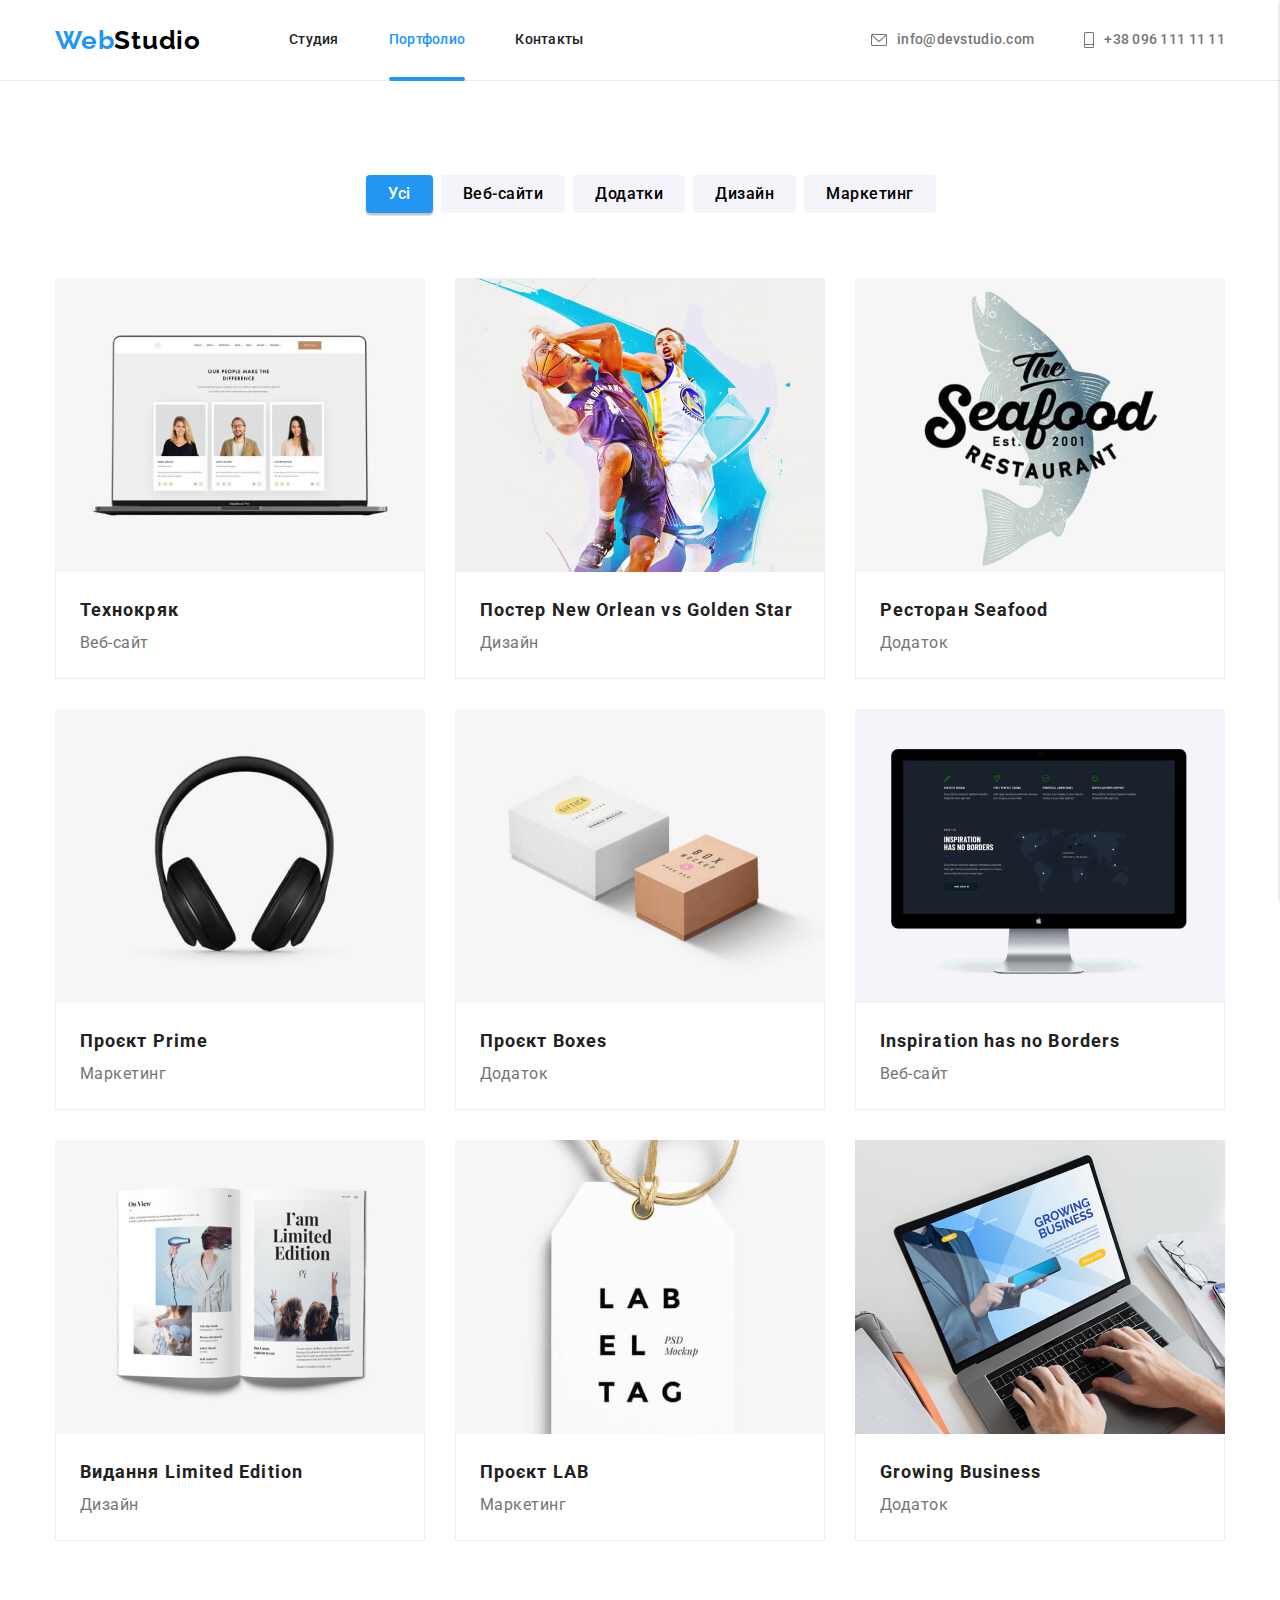
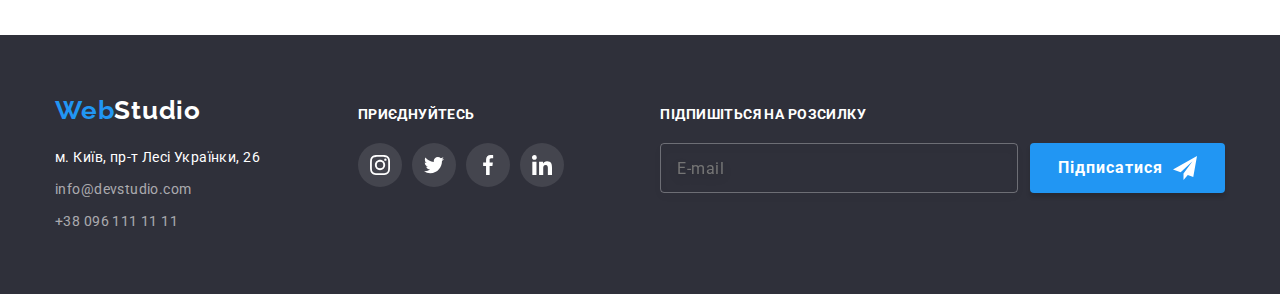
==== commit fc278060: "fix error" ====
--- a/portfolio.html
+++ b/portfolio.html
@@ -116,10 +116,10 @@
                   </p>
                 </div>
                 <picture>
+                  <source srcset="./images/img16-1200.jpg 1x, ./images/img16-1200@2x.jpg 2x" media="(min-width: 1200px)">
+                  <source srcset="./images/img16-768.jpg 1x, ./images/img16-768@2x.jpg 2x" media="(min-width: 768px)">
                   <source srcset="./images/img16-480.jpg 1x, ./images/img16-480@2x.jpg 2x" media="(max-width: 767px)">
-                  <source srcset="./images/img16-768.jpg 1x, ./images/img16-768@2x.jpg 2x" media="(min-width: 768px)">
-                  <source srcset="./images/img16-1200.jpg 1x, ./images/img16-1200@2x.jpg 2x" media="(min-width: 1200px)">
-                 <img src="./images/img16-480.jpg" alt="Технокряк">
+                  <img src="./images/img16-480.jpg" width="100%" alt="Технокряк">
                 </picture>
               </div>
               <div class="portfolio__subtitle">
@@ -137,11 +137,11 @@
                   </p>
                 </div>
                 <picture>
+                  <source srcset="./images/img15-1200.jpg 1x, ./images/img15-1200@2x.jpg 2x" media="(min-width: 1200px)">
+                  <source srcset="./images/img15-768.jpg 1x, ./images/img15-768@2x.jpg 2x" media="(min-width: 768px)">
                   <source srcset="./images/img15-480.jpg 1x, ./images/img15-480@2x.jpg 2x" media="(max-width: 767px)">
-                  <source srcset="./images/img15-768.jpg 1x, ./images/img15-768@2x.jpg 2x" media="(min-width: 768px)">
-                  <source srcset="./images/img15-1200.jpg 1x, ./images/img15-1200@2x.jpg 2x" media="(min-width: 1200px)">
-                <img
-                  src="./images/img15-480.jpg"
+                  <img
+                  src="./images/img15-480.jpg" width="100%"
                   alt="Постер New Orlean vs Golden Star"
                 ></picture>
               </div>
@@ -160,11 +160,11 @@
                   </p>
                 </div>
                 <picture>
+                  <source srcset="./images/img14-1200.jpg 1x, ./images/img14-1200@2x.jpg 2x" media="(min-width: 1200px)">
+                  <source srcset="./images/img14-768.jpg 1x, ./images/img14-768@2x.jpg 2x" media="(min-width: 768px)">
                   <source srcset="./images/img14-480.jpg 1x, ./images/img14-480@2x.jpg 2x" media="(max-width: 767px)">
-                  <source srcset="./images/img14-768.jpg 1x, ./images/img14-768@2x.jpg 2x" media="(min-width: 768px)">
-                  <source srcset="./images/img14-1200.jpg 1x, ./images/img14-1200@2x.jpg 2x" media="(min-width: 1200px)">
-                <img
-                  src="./images/img14-480.jpg"
+                  <img
+                  src="./images/img14-480.jpg" width="100%"
                   alt="Ресторан Seafood"
                 ></picture>
               </div>
@@ -183,10 +183,10 @@
                   </p>
                 </div>
                 <picture>
-                  <source srcset="./images/img13-480.jpg 1x, ./images/img13-480@2x.jpg 2x" media="(max-width: 767px)">
-                  <source srcset="./images/img13-768.jpg 1x, ./images/img13-768@2x.jpg 2x" media="(min-width: 768px)">
-                  <source srcset="./images/img13-1200.jpg 1x, ./images/img13-1200@2x.jpg 2x" media="(min-width: 1200px)">
-                <img src="./images/img13-480.jpg" alt="Проєкт Prime">
+                <source srcset="./images/img13-1200.jpg 1x, ./images/img13-1200@2x.jpg 2x" media="(min-width: 1200px)">
+                <source srcset="./images/img13-768.jpg 1x, ./images/img13-768@2x.jpg 2x" media="(min-width: 768px)">
+                <source srcset="./images/img13-480.jpg 1x, ./images/img13-480@2x.jpg 2x" media="(max-width: 767px)">
+                    <img src="./images/img13-480.jpg" width="100%" alt="Проєкт Prime">
                 </picture>
               </div>
               <div class="portfolio__subtitle">
@@ -204,10 +204,10 @@
                   </p>
                 </div>
                 <picture>
+                  <source srcset="./images/img12-1200.jpg 1x, ./images/img12-1200@2x.jpg 2x" media="(min-width: 1200px)">
+                  <source srcset="./images/img12-768.jpg 1x, ./images/img12-768@2x.jpg 2x" media="(min-width: 768px)">
                   <source srcset="./images/img12-480.jpg 1x, ./images/img12-480@2x.jpg 2x" media="(max-width: 767px)">
-                  <source srcset="./images/img12-768.jpg 1x, ./images/img12-768@2x.jpg 2x" media="(min-width: 768px)">
-                  <source srcset="./images/img12-1200.jpg 1x, ./images/img12-1200@2x.jpg 2x" media="(min-width: 1200px)">
-                <img src="./images/img12-480.jpg" alt="Проєкт Boxes">
+                  <img src="./images/img12-480.jpg" width="100%" alt="Проєкт Boxes">
                 </picture>
               </div>
               <div class="portfolio__subtitle">
@@ -225,11 +225,11 @@
                   </p>
                 </div>
                 <picture>
+                  <source srcset="./images/img11-1200.jpg 1x, ./images/img11-1200@2x.jpg 2x" media="(min-width: 1200px)">
+                  <source srcset="./images/img11-768.jpg 1x, ./images/img11-768@2x.jpg 2x" media="(min-width: 768px)">
                   <source srcset="./images/img11-480.jpg 1x, ./images/img11-480@2x.jpg 2x" media="(max-width: 767px)">
-                  <source srcset="./images/img11-768.jpg 1x, ./images/img11-768@2x.jpg 2x" media="(min-width: 768px)">
-                  <source srcset="./images/img11-1200.jpg 1x, ./images/img11-1200@2x.jpg 2x" media="(min-width: 1200px)">
-                <img
-                  src="./images/img11-480.jpg"
+                  <img
+                  src="./images/img11-480.jpg" width="100%"
                   alt="Inspiration has no Borders"
                 >
                 </picture>
@@ -249,11 +249,11 @@
                   </p>
                 </div>
                 <picture>
+                  <source srcset="./images/img10-1200.jpg 1x, ./images/img10-1200@2x.jpg 2x" media="(min-width: 1200px)">
+                <source srcset="./images/img10-768.jpg 1x, ./images/img10-768@2x.jpg 2x" media="(min-width: 768px)">
                   <source srcset="./images/img10-480.jpg 1x, ./images/img10-480@2x.jpg 2x" media="(max-width: 767px)">
-                  <source srcset="./images/img10-768.jpg 1x, ./images/img10-768@2x.jpg 2x" media="(min-width: 768px)">
-                  <source srcset="./images/img10-1200.jpg 1x, ./images/img10-1200@2x.jpg 2x" media="(min-width: 1200px)">
-                <img
-                  src="./images/img10-480.jpg"
+                  <img
+                  src="./images/img10-480.jpg" width="100%"
                   alt="Видання Limited Edition"
                 >
                 </picture>
@@ -273,10 +273,10 @@
                   </p>
                 </div>
                 <picture>
-                  <source srcset="./images/img9-480.jpg 1x, ./images/img9-480@2x.jpg 2x" media="(max-width: 767px)">
+                  <source srcset="./images/img9-1200.jpg 1x, ./images/img9-1200@2x.jpg 2x" media="(min-width: 1200px)">
                   <source srcset="./images/img9-768.jpg 1x, ./images/img9-768@2x.jpg 2x" media="(min-width: 768px)">
-                  <source srcset="./images/img9-1200.jpg 1x, ./images/img9-1200@2x.jpg 2x" media="(min-width: 1200px)">
-                <img src="./images/img9-480.jpg" alt="Проєкт LAB">
+                   <source srcset="./images/img9-480.jpg 1x, ./images/img9-480@2x.jpg 2x" media="(max-width: 767px)">
+                  <img src="./images/img9-480.jpg" width="100%" alt="Проєкт LAB">
                 </picture>
               </div>
               <div class="portfolio__subtitle">
@@ -294,11 +294,11 @@
                   </p>
                 </div>
                 <picture>
+                  <source srcset="./images/img8-1200.jpg 1x, ./images/img8-1200@2x.jpg 2x" media="(min-width: 1200px)">
+                  <source srcset="./images/img8-768.jpg 1x, ./images/img8-768@2x.jpg 2x" media="(min-width: 768px)">
                   <source srcset="./images/img8-480.jpg 1x, ./images/img8-480@2x.jpg 2x" media="(max-width: 767px)">
-                  <source srcset="./images/img8-768.jpg 1x, ./images/img8-768@2x.jpg 2x" media="(min-width: 768px)">
-                  <source srcset="./images/img8-1200.jpg 1x, ./images/img8-1200@2x.jpg 2x" media="(min-width: 1200px)">
-                <img
-                  src="./images/img8-480.jpg"
+                  <img
+                  src="./images/img8-480.jpg" width="100%"
                   alt="Growing Business"
                 >
                 </picture>
--- a/css/main.min.css
+++ b/css/main.min.css
@@ -1 +1 @@
-@import"https://fonts.googleapis.com/css2?family=Raleway:wght@700&family=Roboto:wght@400;500;700;900&display=swap";/*! modern-normalize v1.1.0 | MIT License | https://github.com/sindresorhus/modern-normalize */*,::after,::before{-webkit-box-sizing:border-box;box-sizing:border-box}html{-moz-tab-size:4;-o-tab-size:4;tab-size:4}html{line-height:1.15;-webkit-text-size-adjust:100%}body{margin:0}body{font-family:system-ui,-apple-system,"Segoe UI",Roboto,Helvetica,Arial,sans-serif,"Apple Color Emoji","Segoe UI Emoji"}hr{height:0;color:inherit}abbr[title]{-webkit-text-decoration:underline dotted;text-decoration:underline dotted}b,strong{font-weight:bolder}code,kbd,pre,samp{font-family:ui-monospace,SFMono-Regular,Consolas,"Liberation Mono",Menlo,monospace;font-size:1em}small{font-size:80%}sub,sup{font-size:75%;line-height:0;position:relative;vertical-align:baseline}sub{bottom:-0.25em}sup{top:-0.5em}table{text-indent:0;border-color:inherit}button,input,optgroup,select,textarea{font-family:inherit;font-size:100%;line-height:1.15;margin:0}button,select{text-transform:none}[type=button],[type=reset],[type=submit],button{-webkit-appearance:button}::-moz-focus-inner{border-style:none;padding:0}:-moz-focusring{outline:1px dotted ButtonText}:-moz-ui-invalid{box-shadow:none}legend{padding:0}progress{vertical-align:baseline}::-webkit-inner-spin-button,::-webkit-outer-spin-button{height:auto}[type=search]{-webkit-appearance:textfield;outline-offset:-2px}::-webkit-search-decoration{-webkit-appearance:none}::-webkit-file-upload-button{-webkit-appearance:button;font:inherit}summary{display:list-item}h1,h2,h3,h4,h5,h6{margin:0}ul{list-style:none;padding:0;margin:0}address{font-style:normal}button{font-family:inherit;padding:0;margin:0}p{margin:0}a{text-decoration:none;color:inherit}img{display:block;max-width:100%;height:auto}:hover,:focus{outline:none}:root{--prmary-text-color: #757575;--title-text-color: #212121;--accent-color: #2196f3;--white-color: #ffffff;--black-color: #000000;--bg-main-color: #f5f5f5;--bg-our-color: #f5f4fa;--bg-footer-color: #2f303a;--footer-address-rgba: rgba(255, 255, 255, .6);--border: #eeeeee;--border-bottom: #ececec;--borders: #afb1b8;--background: rgba(255, 255, 255, .1);--gradient: rgba(47, 48, 58, 0.4);--gradient-about: rgba(47, 48, 58, 0.8);--shadow: rgba(0, 0, 0, 0.15);--backdrop: rgba(0, 0, 0, 0.2);--accent-gradient: rgba(33, 150, 243, 0.9);--border-form: rgba(33, 33, 33, 0.2);--timing-function: cubic-bezier(0.4, 0, 0.2, 1)}body{color:var(--prmary-text-color);font-family:Roboto,Verdana,sans-serif}.container{margin:0 auto;padding:0 15px}@media screen and (min-width: 480px){.container{width:480px}}@media screen and (min-width: 768px){.container{width:768px}}@media screen and (min-width: 1200px){.container{width:1200px}}.section{padding:94px 0}.logo{display:block;padding:16px 0;color:var(--accent-color);font-family:Raleway,Verdana,sans-serif;font-weight:700;font-size:24px;line-height:1.17;letter-spacing:.03em;text-decoration:none}@media screen and (min-width: 1200px){.logo{font-size:26px;line-height:1.19}}.сlients__title,.team__title,.about__title{margin-bottom:30px;font-weight:700;font-size:28px;line-height:1.18;text-align:center;letter-spacing:.03em;color:var(--title-text-color)}@media screen and (min-width: 1200px){.сlients__title,.team__title,.about__title{margin-bottom:50px;font-size:36px;line-height:1.17}}.form__button,.subscribe__button,.hero__button{display:-webkit-box;display:-ms-flexbox;display:flex;-webkit-box-align:center;-ms-flex-align:center;align-items:center;-webkit-box-pack:center;-ms-flex-pack:center;justify-content:center;padding:10px 24px;height:50px;font-weight:700;font-size:16px;line-height:1.9;letter-spacing:.06em;background-color:var(--accent-color);color:var(--white-color);-webkit-box-shadow:0px 4px 4px var(--shadow);box-shadow:0px 4px 4px var(--shadow);border:0;border-radius:4px;cursor:pointer}@media screen and (min-with: 1200px){.form__button,.subscribe__button,.hero__button{padding:10px 32px}}.subscribe__label--hidden,.feature__title--hidden,.form__privacy-input--hidden{position:absolute;width:1px;height:1px;margin:-1px;bottom:0;padding:0;clip:rect(0 0 0 0);overflow:hidden}.header{position:relative;max-width:480px;margin:0 auto;border-bottom:1px solid var(--border-bottom)}@media screen and (min-width: 768px){.header{max-width:768px}}@media screen and (min-width: 1200px){.header{max-width:1600px}}.header-container{display:-webkit-box;display:-ms-flexbox;display:flex;-webkit-box-pack:justify;-ms-flex-pack:justify;justify-content:space-between;-webkit-box-align:center;-ms-flex-align:center;align-items:center}.header__decor{color:var(--black-color)}.header__wrap{display:-webkit-box;display:-ms-flexbox;display:flex;-webkit-box-align:center;-ms-flex-align:center;align-items:center}.nav{display:none}@media screen and (min-width: 1200px){.nav{display:-webkit-box;display:-ms-flexbox;display:flex;margin-left:93px}}@media screen and (min-width: 768px){.nav{display:-webkit-box;display:-ms-flexbox;display:flex;margin-left:88px}}.nav__list{display:-webkit-box;display:-ms-flexbox;display:flex}.nav__item+.nav__item{margin-left:50px}.nav__link{position:relative;display:inline-block;padding:32px 0 32px;font-weight:500;font-size:14px;line-height:1.14;letter-spacing:.02em;color:var(--title-text-color);-webkit-transition:color 250ms var(--timing-function);-o-transition:color 250ms var(--timing-function);transition:color 250ms var(--timing-function)}.nav__link:focus,.nav__link:hover{color:var(--accent-color)}.nav__link::after{content:"";position:absolute;bottom:-1px;right:0;width:100%;height:4px;border-radius:2px;background-color:var(--accent-color);-webkit-transform:scaleX(0);-ms-transform:scaleX(0);transform:scaleX(0);-webkit-transition:-webkit-transform 250ms var(--timing-function);transition:-webkit-transform 250ms var(--timing-function);-o-transition:transform 250ms var(--timing-function);transition:transform 250ms var(--timing-function);transition:transform 250ms var(--timing-function), -webkit-transform 250ms var(--timing-function)}.nav__link:hover::after,.nav__link:focus::after{-webkit-transform:scaleX(1);-ms-transform:scaleX(1);transform:scaleX(1)}.nav__link--current{color:var(--accent-color)}.nav__link--current::after{-webkit-transform:scaleX(1);-ms-transform:scaleX(1);transform:scaleX(1)}.contacts{margin:auto 0 auto auto}@media screen and (max-width: 767px){.contacts{display:none}}.contacts__link{display:-webkit-box;display:-ms-flexbox;display:flex;font-weight:500;font-size:14px;line-height:1.14;letter-spacing:.02em;text-decoration:none;color:var(--prmary-text-color);fill:currentColor;-webkit-transition:color 250ms var(--timing-function),fill 250ms var(--timing-function);-o-transition:color 250ms var(--timing-function),fill 250ms var(--timing-function);transition:color 250ms var(--timing-function),fill 250ms var(--timing-function)}@media screen and (max-width: 1199px){.contacts__link{font-size:12px;line-height:1.17}}.contacts__link:focus,.contacts__link:hover{color:var(--accent-color);fill:currentColor}.contacts__list{display:-webkit-box;display:-ms-flexbox;display:flex}@media screen and (max-width: 1199px){.contacts__list{display:-webkit-box;display:-ms-flexbox;display:flex;-webkit-box-orient:vertical;-webkit-box-direction:normal;-ms-flex-direction:column;flex-direction:column}}.contacts__item+.contacts__item{margin-left:50px}@media screen and (max-width: 1199px){.contacts__item+.contacts__item{margin:10px 0 0 0}}.contacts__icon{margin:auto 10px auto auto}@media screen and (max-width: 1199px){.contacts__icon-tablet{margin:auto 10px auto auto;margin-left:0}}@media screen and (min-width: 1200px){.contacts__icon-tablet{display:none}}.contacts__icon-smartphone{margin:auto 10px auto auto}@media screen and (max-width: 1199px){.contacts__icon-smartphone{display:none}}.hero{max-width:100%;height:400px;padding:118px 0;margin:0 auto;background-color:var(--bg-footer-color);background-repeat:no-repeat;background-position:center;background-size:cover}@media screen and (max-width: 480px){.hero{background-image:-webkit-gradient(linear, left top, left bottom, from(var(--gradient)), to(var(--gradient))),url(../images/background-image-mobile.jpg);background-image:-o-linear-gradient(var(--gradient), var(--gradient)),url(../images/background-image-mobile.jpg);background-image:linear-gradient(var(--gradient), var(--gradient)),url(../images/background-image-mobile.jpg)}}@media screen and (max-width: 480px)and (min-device-pixel-ratio: 2),screen and (max-width: 480px)and (-webkit-min-device-pixel-ratio: 2),screen and (max-width: 480px)and (-o-min-device-pixel-ratio: 2/1),screen and (max-width: 480px)and (min-resolution: 192dpi),screen and (max-width: 480px)and (min-resolution: 2dppx){.hero{background-image:-webkit-gradient(linear, left top, left bottom, from(var(--gradient)), to(var(--gradient))),url(../images/background-image-mobile@2x.jpg);background-image:-o-linear-gradient(var(--gradient), var(--gradient)),url(../images/background-image-mobile@2x.jpg);background-image:linear-gradient(var(--gradient), var(--gradient)),url(../images/background-image-mobile@2x.jpg)}}@media screen and (min-width: 481px)and (max-width: 1199px){.hero{background-image:-webkit-gradient(linear, left top, left bottom, from(var(--gradient)), to(var(--gradient))),url(../images/background-image-tablet.jpg);background-image:-o-linear-gradient(var(--gradient), var(--gradient)),url(../images/background-image-tablet.jpg);background-image:linear-gradient(var(--gradient), var(--gradient)),url(../images/background-image-tablet.jpg)}}@media screen and (min-width: 481px)and (max-width: 1199px)and (min-device-pixel-ratio: 2),screen and (min-width: 481px)and (max-width: 1199px)and (-webkit-min-device-pixel-ratio: 2),screen and (min-width: 481px)and (max-width: 1199px)and (-o-min-device-pixel-ratio: 2/1),screen and (min-width: 481px)and (max-width: 1199px)and (min-resolution: 192dpi),screen and (min-width: 481px)and (max-width: 1199px)and (min-resolution: 2dppx){.hero{background-image:-webkit-gradient(linear, left top, left bottom, from(var(--gradient)), to(var(--gradient))),url(../images/background-image-tablet@2x.jpg);background-image:-o-linear-gradient(var(--gradient), var(--gradient)),url(../images/background-image-tablet@2x.jpg);background-image:linear-gradient(var(--gradient), var(--gradient)),url(../images/background-image-tablet@2x.jpg)}}@media screen and (min-width: 1200px){.hero{max-width:1600px;height:600px;padding:200px 0;background-image:-webkit-gradient(linear, left top, left bottom, from(var(--gradient)), to(var(--gradient))),url(../images/background-image-desktop.jpg);background-image:-o-linear-gradient(var(--gradient), var(--gradient)),url(../images/background-image-desktop.jpg);background-image:linear-gradient(var(--gradient), var(--gradient)),url(../images/background-image-desktop.jpg)}}@media screen and (min-width: 1200px)and (min-device-pixel-ratio: 2),screen and (min-width: 1200px)and (-webkit-min-device-pixel-ratio: 2),screen and (min-width: 1200px)and (-o-min-device-pixel-ratio: 2/1),screen and (min-width: 1200px)and (min-resolution: 192dpi),screen and (min-width: 1200px)and (min-resolution: 2dppx){.hero{background-image:-webkit-gradient(linear, left top, left bottom, from(var(--gradient)), to(var(--gradient))),url(../images/background-image-desktop@2x.jpg);background-image:-o-linear-gradient(var(--gradient), var(--gradient)),url(../images/background-image-desktop@2x.jpg);background-image:linear-gradient(var(--gradient), var(--gradient)),url(../images/background-image-desktop@2x.jpg)}}.hero__title{font-weight:900;font-size:26px;line-height:1.62;text-align:center;letter-spacing:.06em;text-transform:uppercase;color:var(--white-color)}@media screen and (min-width: 1200px){.hero__title{font-weight:900;font-size:44px;line-height:1.36}}.hero__button{margin:30px auto 0 auto}.feature{padding:60px 0}@media screen and (min-width: 768px){.feature{padding-top:60px}}@media screen and (min-width: 1200px){.feature{padding-top:94px;padding-bottom:0}}.feature__item{padding-top:30px}@media screen and (min-width: 768px){.feature__item{-ms-flex-preferred-size:calc((100% - 30px)/2);flex-basis:calc((100% - 30px)/2);padding:0}}@media screen and (min-width: 1200px){.feature__item{padding-top:0;-ms-flex-preferred-size:calc((100% - 90px)/4);flex-basis:calc((100% - 90px)/4)}}@media(min-width: 1200px),(min-width: 768px){.feature__list{display:-webkit-box;display:-ms-flexbox;display:flex;-ms-flex-wrap:wrap;flex-wrap:wrap;gap:30px}}@media screen and (min-width: 1200px){.feature__list{-ms-flex-wrap:nowrap;flex-wrap:nowrap}}.feature__card{display:-webkit-box;display:-ms-flexbox;display:flex;-webkit-box-pack:center;-ms-flex-pack:center;justify-content:center;-webkit-box-align:center;-ms-flex-align:center;align-items:center;width:100%;height:120px;margin-bottom:30px;background-color:var(--bg-our-color);border-radius:4px}.feature__subtitle{margin-bottom:10px;color:var(--title-text-color);font-weight:700;font-size:14px;line-height:1.14;letter-spacing:.03em;text-transform:uppercase;text-align:center}@media(min-width: 1200px),(min-width: 768px){.feature__subtitle{text-align:left}}.feature__description{font-size:14px;line-height:1.71;letter-spacing:.03em}.about{padding:94px 0}@media screen and (max-width: 1199px){.about{display:none}}.about__list{display:-webkit-box;display:-ms-flexbox;display:flex}.about__item{position:relative}.about__item:not(:last-child){margin-right:30px}.about__subtitle{position:absolute;bottom:0;left:0;width:100%;height:70px;padding:27px 0;text-align:center;font-weight:700;font-size:14px;line-height:1.14;letter-spacing:.03em;text-transform:uppercase;background-color:var(--gradient-about);color:var(--white-color)}.team{padding:60px 0;background-color:var(--bg-our-color);max-width:480px;margin:0 auto}@media screen and (min-width: 768px){.team{max-width:768px}}@media screen and (min-width: 1200px){.team{max-width:1600px;padding:94px 0}}.team__list{display:-webkit-box;display:-ms-flexbox;display:flex;-webkit-box-orient:vertical;-webkit-box-direction:normal;-ms-flex-direction:column;flex-direction:column}@media screen{.team__list{-webkit-box-orient:horizontal;-webkit-box-direction:normal;-ms-flex-direction:row;flex-direction:row;-ms-flex-wrap:wrap;flex-wrap:wrap;gap:30px}}@media screen and (min-width: 1200px){.team__list{-webkit-box-orient:horizontal;-webkit-box-direction:normal;-ms-flex-direction:row;flex-direction:row;-ms-flex-wrap:nowrap;flex-wrap:nowrap;gap:30px}}.team__item{background-color:var(--white-color);-webkit-box-shadow:0px 1px 3px rgba(0,0,0,.12),0px 1px 1px rgba(0,0,0,.14),0px 2px 1px rgba(0,0,0,.2);box-shadow:0px 1px 3px rgba(0,0,0,.12),0px 1px 1px rgba(0,0,0,.14),0px 2px 1px rgba(0,0,0,.2);border-radius:0px 0px 4px 4px}@media screen and (min-width: 768px){.team__item{-ms-flex-preferred-size:calc((100% - 30px)/2);flex-basis:calc((100% - 30px)/2)}}@media screen and (max-width: 767px){.team__item:not(:last-child){margin-bottom:30px}}.team__subtitle{margin:30px 0 10px 0;font-weight:500;font-size:16px;line-height:1.19;text-align:center;letter-spacing:.03em;color:var(--title-text-color)}.team__description{font-size:16px;line-height:1.19;text-align:center;letter-spacing:.03em}.team__social{display:-webkit-box;display:-ms-flexbox;display:flex;-webkit-box-pack:center;-ms-flex-pack:center;justify-content:center;margin:16px 0 24px 0}@media screen and (min-width: 1200px){.team__social{margin-bottom:30px}}.team__link{display:-webkit-box;display:-ms-flexbox;display:flex;-webkit-box-align:center;-ms-flex-align:center;align-items:center;-webkit-box-pack:center;-ms-flex-pack:center;justify-content:center;margin-right:10px;width:44px;height:44px;border-radius:50%;fill:var(--borders);-webkit-transition:background-color 250ms var(--timing-function),fill 250ms var(--timing-function);-o-transition:background-color 250ms var(--timing-function),fill 250ms var(--timing-function);transition:background-color 250ms var(--timing-function),fill 250ms var(--timing-function)}.team__link:hover,.team__link:focus{background-color:var(--accent-color);fill:var(--white-color)}.team__link:last-child{margin-right:0}.сlients{padding:60px 0}@media screen and (min-width: 1200px){.сlients{padding:94px 0}}.сlients__list{display:-webkit-box;display:-ms-flexbox;display:flex;-ms-flex-wrap:wrap;flex-wrap:wrap;gap:30px}@media screen and (min-width: 1200px){.сlients__list{-ms-flex-wrap:nowrap;flex-wrap:nowrap}}.сlients__item{-ms-flex-preferred-size:calc((100% - 30px)/2);flex-basis:calc((100% - 30px)/2)}@media screen and (min-width: 768px){.сlients__item{-ms-flex-preferred-size:calc((100% - 60px)/3);flex-basis:calc((100% - 60px)/3)}}@media screen and (min-width: 1200px){.сlients__item{-ms-flex-preferred-size:calc((100% - 150px)/6);flex-basis:calc((100% - 150px)/6)}}.сlients__link{width:100%;height:92px;display:-webkit-box;display:-ms-flexbox;display:flex;-webkit-box-pack:center;-ms-flex-pack:center;justify-content:center;-webkit-box-align:center;-ms-flex-align:center;align-items:center;border:1px solid currentColor;border-radius:4px;color:var(--borders);fill:currentColor;-webkit-transition:border-color 250ms var(--timing-function),fill 250ms var(--timing-function);-o-transition:border-color 250ms var(--timing-function),fill 250ms var(--timing-function);transition:border-color 250ms var(--timing-function),fill 250ms var(--timing-function)}.сlients__link:focus,.сlients__link:hover{border-color:var(--accent-color);fill:var(--accent-color)}.footer{max-width:480px;margin:0 auto;background-color:var(--bg-footer-color)}@media screen and (min-width: 768px){.footer{max-width:768px}}@media screen and (min-width: 1200px){.footer{max-width:1600px}}.footer__container{display:block;padding-top:60px;margin:0 auto}@media screen and (min-width: 1200px){.footer__container{display:-webkit-box;display:-ms-flexbox;display:flex;-webkit-box-align:baseline;-ms-flex-align:baseline;align-items:baseline;-webkit-box-pack:justify;-ms-flex-pack:justify;justify-content:space-between;padding-bottom:60px}}@media screen and (min-width: 768px){.footer__wrap-tablet{display:-webkit-box;display:-ms-flexbox;display:flex;width:100%;-webkit-box-align:baseline;-ms-flex-align:baseline;align-items:baseline;-webkit-box-pack:space-evenly;-ms-flex-pack:space-evenly;justify-content:space-evenly}}.footer__wrap{display:-webkit-box;display:-ms-flexbox;display:flex;-webkit-box-orient:vertical;-webkit-box-direction:normal;-ms-flex-direction:column;flex-direction:column;-webkit-box-align:center;-ms-flex-align:center;align-items:center;-ms-flex-line-pack:center;align-content:center;margin:0 auto}@media screen and (min-width: 768px){.footer__wrap{width:50%}}@media screen and (min-width: 1200px){.footer__wrap{-webkit-box-align:start;-ms-flex-align:start;align-items:flex-start}}.footer__logo{padding:0 0 20px 0}.footer__decor{color:var(--white-color)}.address__list{display:-webkit-box;display:-ms-flexbox;display:flex;-webkit-box-orient:vertical;-webkit-box-direction:normal;-ms-flex-direction:column;flex-direction:column;-webkit-box-align:center;-ms-flex-align:center;align-items:center}@media screen and (min-width: 1200px){.address__list{-webkit-box-align:start;-ms-flex-align:start;align-items:flex-start}}.address__item:not(:last-child){margin-bottom:8px}.address__link{font-size:14px;line-height:1.71;letter-spacing:.03em;color:var(--footer-address-rgba);-webkit-transition:color 250ms var(--timing-function);-o-transition:color 250ms var(--timing-function);transition:color 250ms var(--timing-function)}.address__link:focus,.address__link:hover{color:var(--accent-color)}.social{margin-top:60px}@media screen and (min-width: 768px){.social{width:50%;margin-top:0}}@media screen and (min-width: 1200px){.social{margin-top:0}}.social__title,.subscribe__title{margin-bottom:20px;font-weight:700;font-size:14px;line-height:1.14;letter-spacing:.03em;text-transform:uppercase;color:var(--white-color);text-align:center}@media screen and (min-width: 1200px){.social__title,.subscribe__title{text-align:left}}.social__list{display:-webkit-box;display:-ms-flexbox;display:flex;-webkit-box-align:center;-ms-flex-align:center;align-items:center;-webkit-box-pack:center;-ms-flex-pack:center;justify-content:center}@media screen and (min-width: 1200px){.social__list{text-align:left;-webkit-box-pack:start;-ms-flex-pack:start;justify-content:flex-start}}.social__item:not(:last-child){margin-right:10px}.social__link{display:-webkit-box;display:-ms-flexbox;display:flex;-webkit-box-pack:center;-ms-flex-pack:center;justify-content:center;-webkit-box-align:center;-ms-flex-align:center;align-items:center;width:44px;height:44px;border-radius:50%;background-color:var(--background);-webkit-transition:background-color 250ms var(--timing-function);-o-transition:background-color 250ms var(--timing-function);transition:background-color 250ms var(--timing-function)}.social__link:focus,.social__link:hover{background-color:var(--accent-color)}.social__icon{fill:var(--white-color)}.subscribe{margin-top:60px}@media screen and (min-width: 1200px){.subscribe{margin-top:0}}.subscribe__form{display:-webkit-box;display:-ms-flexbox;display:flex;-webkit-box-orient:vertical;-webkit-box-direction:normal;-ms-flex-direction:column;flex-direction:column;-webkit-box-align:center;-ms-flex-align:center;align-items:center}@media screen and (min-width: 1200px){.subscribe__form{-webkit-box-orient:horizontal;-webkit-box-direction:normal;-ms-flex-direction:row;flex-direction:row}}.subscribe__input{padding:0 16px;margin-bottom:20px;width:100%;height:50px;font-size:16px;line-height:1.25;letter-spacing:.03em;color:rgba(255,255,255,.6);background-color:rgba(0,0,0,0);border:1px solid rgba(255,255,255,.3);-webkit-filter:drop-shadow(0px 4px 4px rgba(0, 0, 0, 0.15));filter:drop-shadow(0px 4px 4px rgba(0, 0, 0, 0.15));border-radius:4px;-webkit-transition:background 250ms var(--timing-function);-o-transition:background 250ms var(--timing-function);transition:background 250ms var(--timing-function)}@media screen and (min-width: 768px){.subscribe__input{width:450px}}@media screen and (min-width: 1200px){.subscribe__input{width:358px;margin-right:12px;margin-bottom:0}}.subscribe__input:focus{background:-webkit-gradient(linear, left bottom, left top, from(rgba(33, 150, 243, 0)), to(rgba(33, 150, 243, 0))),-webkit-gradient(linear, left bottom, left top, from(rgba(255, 255, 255, 0.3)), to(rgba(255, 255, 255, 0.3)));background:-o-linear-gradient(bottom, rgba(33, 150, 243, 0), rgba(33, 150, 243, 0)),-o-linear-gradient(bottom, rgba(255, 255, 255, 0.3), rgba(255, 255, 255, 0.3));background:linear-gradient(0deg, rgba(33, 150, 243, 0), rgba(33, 150, 243, 0)),linear-gradient(0deg, rgba(255, 255, 255, 0.3), rgba(255, 255, 255, 0.3))}.subscribe__icon{margin-left:10px}.subscribe__button{-webkit-box-pack:justify;-ms-flex-pack:justify;justify-content:space-between;padding:0 28px;fill:currentColor;margin-bottom:60px}@media screen and (min-width: 1200px){.subscribe__button{margin-bottom:0}}.backdrop{position:fixed;top:0;left:0;width:100%;height:100%;background-color:var(--backdrop);z-index:2;opacity:1;visibility:visible;-webkit-transition:opacity 250ms var(--timing-function),visibility 250ms var(--timing-function);-o-transition:opacity 250ms var(--timing-function),visibility 250ms var(--timing-function);transition:opacity 250ms var(--timing-function),visibility 250ms var(--timing-function)}.backdrop--is-hidden{opacity:0;pointer-events:none;visibility:hidden}.backdrop--is-hidden .backdrop__modal{-webkit-transform:translate(-50%, -50%) scale(0.9);-ms-transform:translate(-50%, -50%) scale(0.9);transform:translate(-50%, -50%) scale(0.9)}.backdrop__modal{position:absolute;top:50%;left:50%;height:609px;width:450px;background-color:var(--white-color);-webkit-box-shadow:0px 1px 3px rgba(0,0,0,.12),0px 1px 1px rgba(0,0,0,.14),0px 2px 1px rgba(0,0,0,.2);box-shadow:0px 1px 3px rgba(0,0,0,.12),0px 1px 1px rgba(0,0,0,.14),0px 2px 1px rgba(0,0,0,.2);border-radius:4px;-webkit-transition:opacity 250ms var(--timing-function);-o-transition:opacity 250ms var(--timing-function);transition:opacity 250ms var(--timing-function);-webkit-transform:translate(-50%, -50%) scale(1);-ms-transform:translate(-50%, -50%) scale(1);transform:translate(-50%, -50%) scale(1)}@media screen and (min-width: 1200px){.backdrop__modal{height:581px;width:528px}}.backdrop__close{position:absolute;top:8px;right:8px;display:-webkit-box;display:-ms-flexbox;display:flex;-webkit-box-align:center;-ms-flex-align:center;align-items:center;-webkit-box-pack:center;-ms-flex-pack:center;justify-content:center;width:30px;height:30px;border:1px solid rgba(0,0,0,.1);border-radius:50%;background-color:var(--white-color);-webkit-transition:fill 250ms var(--timing-function);-o-transition:fill 250ms var(--timing-function);transition:fill 250ms var(--timing-function);cursor:pointer}.backdrop__close:hover{fill:var(--accent-color);color:currentColor}.form{margin:0 auto;padding:40px}.form__desc{margin-bottom:12px;font-weight:700;font-size:20px;line-height:1.15;text-align:center;letter-spacing:.03em;color:var(--title-text-color)}.form__label{display:block;padding-bottom:4px;font-size:12px;line-height:1.17;letter-spacing:.01em;color:var(--prmary-text-color)}.form__field{position:relative;margin-bottom:10px}.form__input{width:100%;height:40px;padding-left:42px;border:1px solid var(--border-form);border-radius:4px;-webkit-transition:border 250ms var(--timing-function);-o-transition:border 250ms var(--timing-function);transition:border 250ms var(--timing-function)}.form__input:focus~.form__icon-wrap{fill:var(--accent-color)}.form__input:focus{border:1px solid var(--accent-color);outline:none}.form__input:hover{cursor:pointer}.form__icon-wrap{position:absolute;top:0;left:12px;-webkit-transform:translate(0, 50%);-ms-transform:translate(0, 50%);transform:translate(0, 50%);-webkit-transition:fill 250ms var(--timing-function);-o-transition:fill 250ms var(--timing-function);transition:fill 250ms var(--timing-function)}.form__textarea{width:100%;height:120px;padding:12px 16px;margin-bottom:-4px;color:rgba(117,117,117,.5);font-size:14px;line-height:1.14;letter-spacing:.01em;border:1px solid var(--border-form);border-radius:4px;resize:none;-webkit-transition:border 250ms var(--timing-function);-o-transition:border 250ms var(--timing-function);transition:border 250ms var(--timing-function)}@media screen and (min-width: 1200px){.form__textarea{font-size:12px;line-height:1.17}}.form__textarea:focus{border:1px solid var(--accent-color);outline:none}.form__textareahover{cursor:pointer}.form__textarea::-webkit-input-placeholder{color:rgba(117,117,117,.5)}.form__textarea::-moz-placeholder{color:rgba(117,117,117,.5)}.form__textarea:-ms-input-placeholder{color:rgba(117,117,117,.5)}.form__textarea::-ms-input-placeholder{color:rgba(117,117,117,.5)}.form__textarea::placeholder{color:rgba(117,117,117,.5)}.form__button{margin:30px auto 0 auto}.form__privacy-label{display:-webkit-box;display:-ms-flexbox;display:flex;-webkit-box-pack:center;-ms-flex-pack:center;justify-content:center;-webkit-box-align:center;-ms-flex-align:center;align-items:center;margin:20px auto 0}.form__privacy-text{display:inline-block;text-align:center;font-size:12px;line-height:1.17;letter-spacing:.03em;color:var(--prmary-text-color)}@media screen and (min-width: 1200px){.form__privacy-text{font-size:14px;line-height:1.7}}.form__privacy-link{border-bottom:1px solid var(--accent-color);color:var(--accent-color)}.form__privacy-icon-wrap{display:inline-block;width:16px;height:15px;border:1px solid var(--title-text-color);border-radius:2px;margin-right:9px;-webkit-transition:opacity 250ms var(--timing-function);-o-transition:opacity 250ms var(--timing-function);transition:opacity 250ms var(--timing-function)}.form__privacy-icon-wrap .form__privacy-icon{-webkit-transition:opacity 250ms var(--timing-function);-o-transition:opacity 250ms var(--timing-function);transition:opacity 250ms var(--timing-function)}.form__privacy-input:checked+.form__privacy-icon-wrap{border-color:rgba(0,0,0,0);background-color:var(--accent-color);position:relative}.form__privacy-icon-wrap .form__privacy-icon{opacity:0}.form__privacy-input:checked+.form__privacy-icon-wrap .form__privacy-icon{opacity:1;position:absolute;-webkit-transform:translate(0, -10%);-ms-transform:translate(0, -10%);transform:translate(0, -10%)}.address__link--change-color{color:var(--white-color)}.mobile-menu__link--current{color:var(--accent-color)}.portfolio__list-button{width:326px;display:-webkit-box;display:-ms-flexbox;display:flex;-ms-flex-wrap:wrap;flex-wrap:wrap;margin-top:60px;white-space:nowrap}@media screen and (min-width: 768px){.portfolio__list-button{width:768px;margin-top:60px;-webkit-box-pack:center;-ms-flex-pack:center;justify-content:center;-ms-flex-wrap:nowrap;flex-wrap:nowrap}}@media screen and (min-width: 1200px){.portfolio__list-button{width:1200px;-ms-flex-wrap:nowrap;flex-wrap:nowrap;-webkit-box-pack:center;-ms-flex-pack:center;justify-content:center;margin-top:94px}}@media screen and (min-width: 768px){.portfolio__item-button:not(:last-child){margin-right:8px}}@media screen and (min-width: 1200px){.portfolio__item-button:not(:last-child){margin-right:8px}}.portfolio__item-button:not(:nth-child(3)){margin-right:8px}.portfolio__item-button:nth-child(-n+3){margin-bottom:15px}.portfolio__button{background-color:var(--bg-our-color);border:0;border-radius:4px;font-family:Roboto,Verdana,sans-serif;font-weight:500;font-size:16px;line-height:1.62;letter-spacing:.03em;padding:6px 22px;-webkit-transition:background-color 250ms var(--timing-function),color 250ms var(--timing-function),-webkit-box-shadow 250ms var(--timing-function);transition:background-color 250ms var(--timing-function),color 250ms var(--timing-function),-webkit-box-shadow 250ms var(--timing-function);-o-transition:background-color 250ms var(--timing-function),color 250ms var(--timing-function),box-shadow 250ms var(--timing-function);transition:background-color 250ms var(--timing-function),color 250ms var(--timing-function),box-shadow 250ms var(--timing-function);transition:background-color 250ms var(--timing-function),color 250ms var(--timing-function),box-shadow 250ms var(--timing-function),-webkit-box-shadow 250ms var(--timing-function);cursor:pointer}.portfolio__button-current,.portfolio__button:hover,.portfolio__button:focus{background-color:var(--accent-color);color:var(--white-color);-webkit-box-shadow:0px 3px 1px rgba(0,0,0,.1),0px 1px 2px rgba(0,0,0,.08),0px 2px 2px rgba(0,0,0,.12);box-shadow:0px 3px 1px rgba(0,0,0,.1),0px 1px 2px rgba(0,0,0,.08),0px 2px 2px rgba(0,0,0,.12)}.portfolio__list-img{display:-webkit-box;display:-ms-flexbox;display:flex;-ms-flex-wrap:wrap;flex-wrap:wrap;gap:30px;max-width:480px;margin:40px 0 60px 0}@media screen and (min-width: 768px){.portfolio__list-img{max-width:768px;margin-top:30px 0 60px 0}}@media screen and (min-width: 1200px){.portfolio__list-img{max-width:1600px;margin:50px 0 94px 0}}.portfolio__item-img{width:450px;outline:1px solid var(--border);background:var(--white-color);cursor:pointer;-webkit-transition:-webkit-box-shadow 250ms var(--timing-function);transition:-webkit-box-shadow 250ms var(--timing-function);-o-transition:box-shadow 250ms var(--timing-function);transition:box-shadow 250ms var(--timing-function);transition:box-shadow 250ms var(--timing-function), -webkit-box-shadow 250ms var(--timing-function)}@media screen and (min-width: 768px){.portfolio__item-img{width:354px}}@media screen and (min-width: 1200px){.portfolio__item-img{width:370pxpx}}.portfolio__item-img:hover,.portfolio__item-img:focus{-webkit-box-shadow:0px 1px 1px rgba(0,0,0,.12),0px 4px 4px rgba(0,0,0,.06),1px 4px 6px rgba(0,0,0,.16);box-shadow:0px 1px 1px rgba(0,0,0,.12),0px 4px 4px rgba(0,0,0,.06),1px 4px 6px rgba(0,0,0,.16)}.portfolio__item-img:hover .portfolio__thumb{-webkit-transform:translateY(0);-ms-transform:translateY(0);transform:translateY(0)}.portfolio__thumb{position:absolute;top:0;left:0;width:100%;height:101%;background-color:var(--accent-gradient);-webkit-transform:translateY(100%);-ms-transform:translateY(100%);transform:translateY(100%);-webkit-transition:-webkit-transform 250ms var(--timing-function);transition:-webkit-transform 250ms var(--timing-function);-o-transition:transform 250ms var(--timing-function);transition:transform 250ms var(--timing-function);transition:transform 250ms var(--timing-function), -webkit-transform 250ms var(--timing-function)}.portfolio__wrap{height:294px;position:relative;overflow:hidden}.portfolio__description{padding:63px 24px;font-size:18px;line-height:1.56;letter-spacing:.03em;color:var(--white-color)}.portfolio__name{color:var(--title-text-color);font-weight:700;font-size:18px;line-height:2;letter-spacing:.06em}.portfolio__symbol{font-size:16px;line-height:1.88;letter-spacing:.03em}.portfolio__subtitle{padding:20px 24px}.header-burger__btn,.header-close__btn{min-height:40px;min-width:40px;display:-webkit-box;display:-ms-flexbox;display:flex;-webkit-box-align:center;-ms-flex-align:center;align-items:center;-webkit-box-pack:center;-ms-flex-pack:center;justify-content:center;z-index:1;margin:0;padding:0;background-color:rgba(0,0,0,0);cursor:pointer;border:none;outline:none}@media screen and (min-width: 768px){.header-burger__btn,.header-close__btn{display:none}}.header-close__btn:focus,.header-close__btn:hover{fill:var(--accent-color)}.mobile-menu__link:focus,.mobile-menu__link:hover{color:var(--accent-color)}.mobile-menu{position:fixed;top:0;left:0;width:100vw;height:100vh;z-index:2;padding:48px 40px;background-color:var(--white-color);-webkit-box-shadow:0px 4px 8px rgba(0,0,0,.04),0px 2px 4px rgba(0,0,0,.08),0px 1px 3px rgba(0,0,0,.16);box-shadow:0px 4px 8px rgba(0,0,0,.04),0px 2px 4px rgba(0,0,0,.08),0px 1px 3px rgba(0,0,0,.16);-webkit-transform:translateX(100%);-ms-transform:translateX(100%);transform:translateX(100%);-webkit-transition:-webkit-transform 250ms ease-in-out;transition:-webkit-transform 250ms ease-in-out;-o-transition:transform 250ms ease-in-out;transition:transform 250ms ease-in-out;transition:transform 250ms ease-in-out, -webkit-transform 250ms ease-in-out}.mobile-menu.is-open{-webkit-transform:translateX(0);-ms-transform:translateX(0);transform:translateX(0)}.header-close__btn{position:absolute;top:10px;right:15px}.mobile-menu__list{font-weight:500;font-size:40px;line-height:1.18;text-align:left;letter-spacing:.02em;color:var(--title-text-color)}.mobile-menu__item:not(:last-child){margin-bottom:32px}.mobile-contacts__list{margin-top:30%}.mobile-contacts__link{font-size:30px;color:var(--accent-color)}.mobile-mail-contacts__link{font-size:24px}.mobile-contacts__item:not(:last-child){margin-bottom:32px}.mobil-social__link{font-weight:500;font-size:18px;line-height:1.22;letter-spacing:.02em;color:var(--accent-color)}.mobil-social__item{position:relative;margin-right:20px}.mobil-social__item:not(:last-child)::after{content:"";position:absolute;top:40%;right:-31px;display:block;margin:0 10px;width:22px;height:0;border:1px solid rgba(33,33,33,.2);-webkit-transform:rotate(90deg);-ms-transform:rotate(90deg);transform:rotate(90deg)}.mobil-social__list{margin-top:64px}.mobil-social__list,.mobil-social__item{display:-webkit-box;display:-ms-flexbox;display:flex}.mobil-separator{margin:0 10px}/*# sourceMappingURL=main.min.css.map */+@import"https://fonts.googleapis.com/css2?family=Raleway:wght@700&family=Roboto:wght@400;500;700;900&display=swap";/*! modern-normalize v1.1.0 | MIT License | https://github.com/sindresorhus/modern-normalize */*,::after,::before{-webkit-box-sizing:border-box;box-sizing:border-box}html{-moz-tab-size:4;-o-tab-size:4;tab-size:4}html{line-height:1.15;-webkit-text-size-adjust:100%}body{margin:0}body{font-family:system-ui,-apple-system,"Segoe UI",Roboto,Helvetica,Arial,sans-serif,"Apple Color Emoji","Segoe UI Emoji"}hr{height:0;color:inherit}abbr[title]{-webkit-text-decoration:underline dotted;text-decoration:underline dotted}b,strong{font-weight:bolder}code,kbd,pre,samp{font-family:ui-monospace,SFMono-Regular,Consolas,"Liberation Mono",Menlo,monospace;font-size:1em}small{font-size:80%}sub,sup{font-size:75%;line-height:0;position:relative;vertical-align:baseline}sub{bottom:-0.25em}sup{top:-0.5em}table{text-indent:0;border-color:inherit}button,input,optgroup,select,textarea{font-family:inherit;font-size:100%;line-height:1.15;margin:0}button,select{text-transform:none}[type=button],[type=reset],[type=submit],button{-webkit-appearance:button}::-moz-focus-inner{border-style:none;padding:0}:-moz-focusring{outline:1px dotted ButtonText}:-moz-ui-invalid{box-shadow:none}legend{padding:0}progress{vertical-align:baseline}::-webkit-inner-spin-button,::-webkit-outer-spin-button{height:auto}[type=search]{-webkit-appearance:textfield;outline-offset:-2px}::-webkit-search-decoration{-webkit-appearance:none}::-webkit-file-upload-button{-webkit-appearance:button;font:inherit}summary{display:list-item}h1,h2,h3,h4,h5,h6{margin:0}ul{list-style:none;padding:0;margin:0}address{font-style:normal}button{font-family:inherit;padding:0;margin:0}p{margin:0}a{text-decoration:none;color:inherit}img{display:block;max-width:100%;height:auto}:hover,:focus{outline:none}:root{--prmary-text-color: #757575;--title-text-color: #212121;--accent-color: #2196f3;--white-color: #ffffff;--black-color: #000000;--bg-main-color: #f5f5f5;--bg-our-color: #f5f4fa;--bg-footer-color: #2f303a;--footer-address-rgba: rgba(255, 255, 255, .6);--border: #eeeeee;--border-bottom: #ececec;--borders: #afb1b8;--background: rgba(255, 255, 255, .1);--gradient: rgba(47, 48, 58, 0.4);--gradient-about: rgba(47, 48, 58, 0.8);--shadow: rgba(0, 0, 0, 0.15);--backdrop: rgba(0, 0, 0, 0.2);--accent-gradient: rgba(33, 150, 243, 0.9);--border-form: rgba(33, 33, 33, 0.2);--timing-function: cubic-bezier(0.4, 0, 0.2, 1)}body{color:var(--prmary-text-color);font-family:Roboto,Verdana,sans-serif}.container{margin:0 auto;padding:0 15px}@media screen and (min-width: 480px){.container{width:480px}}@media screen and (min-width: 768px){.container{width:768px}}@media screen and (min-width: 1200px){.container{width:1200px}}.section{padding:94px 0}.logo{display:block;padding:16px 0;color:var(--accent-color);font-family:Raleway,Verdana,sans-serif;font-weight:700;font-size:24px;line-height:1.17;letter-spacing:.03em;text-decoration:none}@media screen and (min-width: 1200px){.logo{font-size:26px;line-height:1.19}}.сlients__title,.team__title,.about__title{margin-bottom:30px;font-weight:700;font-size:28px;line-height:1.18;text-align:center;letter-spacing:.03em;color:var(--title-text-color)}@media screen and (min-width: 1200px){.сlients__title,.team__title,.about__title{margin-bottom:50px;font-size:36px;line-height:1.17}}.form__button,.subscribe__button,.hero__button{display:-webkit-box;display:-ms-flexbox;display:flex;-webkit-box-align:center;-ms-flex-align:center;align-items:center;-webkit-box-pack:center;-ms-flex-pack:center;justify-content:center;padding:10px 24px;height:50px;font-weight:700;font-size:16px;line-height:1.9;letter-spacing:.06em;background-color:var(--accent-color);color:var(--white-color);-webkit-box-shadow:0px 4px 4px var(--shadow);box-shadow:0px 4px 4px var(--shadow);border:0;border-radius:4px;cursor:pointer}@media screen and (min-with: 1200px){.form__button,.subscribe__button,.hero__button{padding:10px 32px}}.subscribe__label--hidden,.feature__title--hidden,.form__privacy-input--hidden{position:absolute;width:1px;height:1px;margin:-1px;bottom:0;padding:0;clip:rect(0 0 0 0);overflow:hidden}.header{position:relative;margin:0 auto;border-bottom:1px solid var(--border-bottom)}.header-container{display:-webkit-box;display:-ms-flexbox;display:flex;-webkit-box-pack:justify;-ms-flex-pack:justify;justify-content:space-between;-webkit-box-align:center;-ms-flex-align:center;align-items:center}.header__decor{color:var(--black-color)}.header__wrap{display:-webkit-box;display:-ms-flexbox;display:flex;-webkit-box-align:center;-ms-flex-align:center;align-items:center}.nav{display:none}@media screen and (min-width: 1200px){.nav{display:-webkit-box;display:-ms-flexbox;display:flex;margin-left:93px}}@media screen and (min-width: 768px){.nav{display:-webkit-box;display:-ms-flexbox;display:flex;margin-left:88px}}.nav__list{display:-webkit-box;display:-ms-flexbox;display:flex}.nav__item+.nav__item{margin-left:50px}.nav__link{position:relative;display:inline-block;padding:32px 0 32px;font-weight:500;font-size:14px;line-height:1.14;letter-spacing:.02em;color:var(--title-text-color);-webkit-transition:color 250ms var(--timing-function);-o-transition:color 250ms var(--timing-function);transition:color 250ms var(--timing-function)}.nav__link:focus,.nav__link:hover{color:var(--accent-color)}.nav__link::after{content:"";position:absolute;bottom:-1px;right:0;width:100%;height:4px;border-radius:2px;background-color:var(--accent-color);-webkit-transform:scaleX(0);-ms-transform:scaleX(0);transform:scaleX(0);-webkit-transition:-webkit-transform 250ms var(--timing-function);transition:-webkit-transform 250ms var(--timing-function);-o-transition:transform 250ms var(--timing-function);transition:transform 250ms var(--timing-function);transition:transform 250ms var(--timing-function), -webkit-transform 250ms var(--timing-function)}.nav__link:hover::after,.nav__link:focus::after{-webkit-transform:scaleX(1);-ms-transform:scaleX(1);transform:scaleX(1)}.nav__link--current{color:var(--accent-color)}.nav__link--current::after{-webkit-transform:scaleX(1);-ms-transform:scaleX(1);transform:scaleX(1)}.contacts{margin:auto 0 auto auto}@media screen and (max-width: 767px){.contacts{display:none}}.contacts__link{display:-webkit-box;display:-ms-flexbox;display:flex;font-weight:500;font-size:14px;line-height:1.14;letter-spacing:.02em;text-decoration:none;color:var(--prmary-text-color);fill:currentColor;-webkit-transition:color 250ms var(--timing-function),fill 250ms var(--timing-function);-o-transition:color 250ms var(--timing-function),fill 250ms var(--timing-function);transition:color 250ms var(--timing-function),fill 250ms var(--timing-function)}@media screen and (max-width: 1199px){.contacts__link{font-size:12px;line-height:1.17}}.contacts__link:focus,.contacts__link:hover{color:var(--accent-color);fill:currentColor}.contacts__list{display:-webkit-box;display:-ms-flexbox;display:flex}@media screen and (max-width: 1199px){.contacts__list{display:-webkit-box;display:-ms-flexbox;display:flex;-webkit-box-orient:vertical;-webkit-box-direction:normal;-ms-flex-direction:column;flex-direction:column}}.contacts__item+.contacts__item{margin-left:50px}@media screen and (max-width: 1199px){.contacts__item+.contacts__item{margin:10px 0 0 0}}.contacts__icon{margin:auto 10px auto auto}@media screen and (max-width: 1199px){.contacts__icon-tablet{margin:auto 10px auto auto;margin-left:0}}@media screen and (min-width: 1200px){.contacts__icon-tablet{display:none}}.contacts__icon-smartphone{margin:auto 10px auto auto}@media screen and (max-width: 1199px){.contacts__icon-smartphone{display:none}}.hero{max-width:100%;height:400px;padding:118px 0;margin:0 auto;background-color:var(--bg-footer-color);background-repeat:no-repeat;background-position:center;background-size:cover}@media screen and (max-width: 480px){.hero{background-image:-webkit-gradient(linear, left top, left bottom, from(var(--gradient)), to(var(--gradient))),url(../images/background-image-mobile.jpg);background-image:-o-linear-gradient(var(--gradient), var(--gradient)),url(../images/background-image-mobile.jpg);background-image:linear-gradient(var(--gradient), var(--gradient)),url(../images/background-image-mobile.jpg)}}@media screen and (max-width: 480px)and (min-device-pixel-ratio: 2),screen and (max-width: 480px)and (-webkit-min-device-pixel-ratio: 2),screen and (max-width: 480px)and (-o-min-device-pixel-ratio: 2/1),screen and (max-width: 480px)and (min-resolution: 192dpi),screen and (max-width: 480px)and (min-resolution: 2dppx){.hero{background-image:-webkit-gradient(linear, left top, left bottom, from(var(--gradient)), to(var(--gradient))),url(../images/background-image-mobile@2x.jpg);background-image:-o-linear-gradient(var(--gradient), var(--gradient)),url(../images/background-image-mobile@2x.jpg);background-image:linear-gradient(var(--gradient), var(--gradient)),url(../images/background-image-mobile@2x.jpg)}}@media screen and (min-width: 481px)and (max-width: 1199px){.hero{background-image:-webkit-gradient(linear, left top, left bottom, from(var(--gradient)), to(var(--gradient))),url(../images/background-image-tablet.jpg);background-image:-o-linear-gradient(var(--gradient), var(--gradient)),url(../images/background-image-tablet.jpg);background-image:linear-gradient(var(--gradient), var(--gradient)),url(../images/background-image-tablet.jpg)}}@media screen and (min-width: 481px)and (max-width: 1199px)and (min-device-pixel-ratio: 2),screen and (min-width: 481px)and (max-width: 1199px)and (-webkit-min-device-pixel-ratio: 2),screen and (min-width: 481px)and (max-width: 1199px)and (-o-min-device-pixel-ratio: 2/1),screen and (min-width: 481px)and (max-width: 1199px)and (min-resolution: 192dpi),screen and (min-width: 481px)and (max-width: 1199px)and (min-resolution: 2dppx){.hero{background-image:-webkit-gradient(linear, left top, left bottom, from(var(--gradient)), to(var(--gradient))),url(../images/background-image-tablet@2x.jpg);background-image:-o-linear-gradient(var(--gradient), var(--gradient)),url(../images/background-image-tablet@2x.jpg);background-image:linear-gradient(var(--gradient), var(--gradient)),url(../images/background-image-tablet@2x.jpg)}}@media screen and (min-width: 1200px){.hero{max-width:1600px;height:600px;padding:200px 0;background-image:-webkit-gradient(linear, left top, left bottom, from(var(--gradient)), to(var(--gradient))),url(../images/background-image-desktop.jpg);background-image:-o-linear-gradient(var(--gradient), var(--gradient)),url(../images/background-image-desktop.jpg);background-image:linear-gradient(var(--gradient), var(--gradient)),url(../images/background-image-desktop.jpg)}}@media screen and (min-width: 1200px)and (min-device-pixel-ratio: 2),screen and (min-width: 1200px)and (-webkit-min-device-pixel-ratio: 2),screen and (min-width: 1200px)and (-o-min-device-pixel-ratio: 2/1),screen and (min-width: 1200px)and (min-resolution: 192dpi),screen and (min-width: 1200px)and (min-resolution: 2dppx){.hero{background-image:-webkit-gradient(linear, left top, left bottom, from(var(--gradient)), to(var(--gradient))),url(../images/background-image-desktop@2x.jpg);background-image:-o-linear-gradient(var(--gradient), var(--gradient)),url(../images/background-image-desktop@2x.jpg);background-image:linear-gradient(var(--gradient), var(--gradient)),url(../images/background-image-desktop@2x.jpg)}}.hero__title{font-weight:900;font-size:26px;line-height:1.62;text-align:center;letter-spacing:.06em;text-transform:uppercase;color:var(--white-color)}@media screen and (min-width: 1200px){.hero__title{font-weight:900;font-size:44px;line-height:1.36}}.hero__button{margin:30px auto 0 auto}.feature{padding:60px 0}@media screen and (min-width: 768px){.feature{padding-top:60px}}@media screen and (min-width: 1200px){.feature{padding-top:94px;padding-bottom:0}}.feature__item{padding-top:30px}@media screen and (min-width: 768px){.feature__item{-ms-flex-preferred-size:calc((100% - 30px)/2);flex-basis:calc((100% - 30px)/2);padding:0}}@media screen and (min-width: 1200px){.feature__item{padding-top:0;-ms-flex-preferred-size:calc((100% - 90px)/4);flex-basis:calc((100% - 90px)/4)}}@media screen and (min-width: 768px){.feature__list{display:-webkit-box;display:-ms-flexbox;display:flex;-ms-flex-wrap:wrap;flex-wrap:wrap;gap:30px}}@media screen and (min-width: 1200px){.feature__list{-ms-flex-wrap:nowrap;flex-wrap:nowrap}}.feature__card{display:-webkit-box;display:-ms-flexbox;display:flex;-webkit-box-pack:center;-ms-flex-pack:center;justify-content:center;-webkit-box-align:center;-ms-flex-align:center;align-items:center;width:100%;height:120px;margin-bottom:30px;background-color:var(--bg-our-color);border-radius:4px}.feature__subtitle{margin-bottom:10px;color:var(--title-text-color);font-weight:700;font-size:14px;line-height:1.14;letter-spacing:.03em;text-transform:uppercase;text-align:center}@media screen and (min-width: 768px){.feature__subtitle{text-align:left}}.feature__description{font-size:14px;line-height:1.71;letter-spacing:.03em}.about{padding:94px 0}@media screen and (max-width: 1199px){.about{display:none}}.about__list{display:-webkit-box;display:-ms-flexbox;display:flex}.about__item{position:relative}.about__item:not(:last-child){margin-right:30px}.about__subtitle{position:absolute;bottom:0;left:0;width:100%;height:70px;padding:27px 0;text-align:center;font-weight:700;font-size:14px;line-height:1.14;letter-spacing:.03em;text-transform:uppercase;background-color:var(--gradient-about);color:var(--white-color)}.team{padding:60px 0;background-color:var(--bg-our-color);margin:0 auto}@media screen and (min-width: 1200px){.team{padding:94px 0}}.team__list{display:-webkit-box;display:-ms-flexbox;display:flex;-webkit-box-orient:vertical;-webkit-box-direction:normal;-ms-flex-direction:column;flex-direction:column}@media screen{.team__list{-webkit-box-orient:horizontal;-webkit-box-direction:normal;-ms-flex-direction:row;flex-direction:row;-ms-flex-wrap:wrap;flex-wrap:wrap;gap:30px}}@media screen and (min-width: 1200px){.team__list{-webkit-box-orient:horizontal;-webkit-box-direction:normal;-ms-flex-direction:row;flex-direction:row;-ms-flex-wrap:nowrap;flex-wrap:nowrap;gap:30px}}.team__item{background-color:var(--white-color);-webkit-box-shadow:0px 1px 3px rgba(0,0,0,.12),0px 1px 1px rgba(0,0,0,.14),0px 2px 1px rgba(0,0,0,.2);box-shadow:0px 1px 3px rgba(0,0,0,.12),0px 1px 1px rgba(0,0,0,.14),0px 2px 1px rgba(0,0,0,.2);border-radius:0px 0px 4px 4px}@media screen and (min-width: 768px){.team__item{-ms-flex-preferred-size:calc((100% - 30px)/2);flex-basis:calc((100% - 30px)/2)}}@media screen and (max-width: 767px){.team__item:not(:last-child){margin-bottom:30px}}.team__subtitle{margin:30px 0 10px 0;font-weight:500;font-size:16px;line-height:1.19;text-align:center;letter-spacing:.03em;color:var(--title-text-color)}.team__description{font-size:16px;line-height:1.19;text-align:center;letter-spacing:.03em}.team__social{display:-webkit-box;display:-ms-flexbox;display:flex;-webkit-box-pack:center;-ms-flex-pack:center;justify-content:center;margin:16px 0 24px 0}@media screen and (min-width: 1200px){.team__social{margin-bottom:30px}}.team__link{display:-webkit-box;display:-ms-flexbox;display:flex;-webkit-box-align:center;-ms-flex-align:center;align-items:center;-webkit-box-pack:center;-ms-flex-pack:center;justify-content:center;margin-right:10px;width:44px;height:44px;border-radius:50%;fill:var(--borders);-webkit-transition:background-color 250ms var(--timing-function),fill 250ms var(--timing-function);-o-transition:background-color 250ms var(--timing-function),fill 250ms var(--timing-function);transition:background-color 250ms var(--timing-function),fill 250ms var(--timing-function)}.team__link:hover,.team__link:focus{background-color:var(--accent-color);fill:var(--white-color)}.team__link:last-child{margin-right:0}.сlients{padding:60px 0}@media screen and (min-width: 1200px){.сlients{padding:94px 0}}.сlients__list{display:-webkit-box;display:-ms-flexbox;display:flex;-ms-flex-wrap:wrap;flex-wrap:wrap;gap:30px}@media screen and (min-width: 1200px){.сlients__list{-ms-flex-wrap:nowrap;flex-wrap:nowrap}}.сlients__item{-ms-flex-preferred-size:calc((100% - 30px)/2);flex-basis:calc((100% - 30px)/2)}@media screen and (min-width: 768px){.сlients__item{-ms-flex-preferred-size:calc((100% - 60px)/3);flex-basis:calc((100% - 60px)/3)}}@media screen and (min-width: 1200px){.сlients__item{-ms-flex-preferred-size:calc((100% - 150px)/6);flex-basis:calc((100% - 150px)/6)}}.сlients__link{width:100%;height:92px;display:-webkit-box;display:-ms-flexbox;display:flex;-webkit-box-pack:center;-ms-flex-pack:center;justify-content:center;-webkit-box-align:center;-ms-flex-align:center;align-items:center;border:1px solid currentColor;border-radius:4px;color:var(--borders);fill:currentColor;-webkit-transition:border-color 250ms var(--timing-function),fill 250ms var(--timing-function);-o-transition:border-color 250ms var(--timing-function),fill 250ms var(--timing-function);transition:border-color 250ms var(--timing-function),fill 250ms var(--timing-function)}.сlients__link:focus,.сlients__link:hover{border-color:var(--accent-color);fill:var(--accent-color)}.footer{margin:0 auto;background-color:var(--bg-footer-color)}.footer__container{display:block;padding-top:60px;margin:0 auto}@media screen and (min-width: 1200px){.footer__container{display:-webkit-box;display:-ms-flexbox;display:flex;-webkit-box-align:baseline;-ms-flex-align:baseline;align-items:baseline;-webkit-box-pack:justify;-ms-flex-pack:justify;justify-content:space-between;padding-bottom:60px}}@media screen and (min-width: 768px){.footer__wrap-tablet{display:-webkit-box;display:-ms-flexbox;display:flex;width:100%;-webkit-box-align:baseline;-ms-flex-align:baseline;align-items:baseline;-webkit-box-pack:space-evenly;-ms-flex-pack:space-evenly;justify-content:space-evenly}}.footer__wrap{display:-webkit-box;display:-ms-flexbox;display:flex;-webkit-box-orient:vertical;-webkit-box-direction:normal;-ms-flex-direction:column;flex-direction:column;-webkit-box-align:center;-ms-flex-align:center;align-items:center;-ms-flex-line-pack:center;align-content:center;margin:0 auto}@media screen and (min-width: 768px){.footer__wrap{width:50%}}@media screen and (min-width: 1200px){.footer__wrap{-webkit-box-align:start;-ms-flex-align:start;align-items:flex-start}}.footer__logo{padding:0 0 20px 0}.footer__decor{color:var(--white-color)}.address__list{display:-webkit-box;display:-ms-flexbox;display:flex;-webkit-box-orient:vertical;-webkit-box-direction:normal;-ms-flex-direction:column;flex-direction:column;-webkit-box-align:center;-ms-flex-align:center;align-items:center}@media screen and (min-width: 1200px){.address__list{-webkit-box-align:start;-ms-flex-align:start;align-items:flex-start}}.address__item:not(:last-child){margin-bottom:8px}.address__link{font-size:14px;line-height:1.71;letter-spacing:.03em;color:var(--footer-address-rgba);-webkit-transition:color 250ms var(--timing-function);-o-transition:color 250ms var(--timing-function);transition:color 250ms var(--timing-function)}.address__link:focus,.address__link:hover{color:var(--accent-color)}.social{margin-top:60px}@media screen and (min-width: 768px){.social{width:50%;margin-top:0}}@media screen and (min-width: 1200px){.social{margin-top:0}}.social__title,.subscribe__title{margin-bottom:20px;font-weight:700;font-size:14px;line-height:1.14;letter-spacing:.03em;text-transform:uppercase;color:var(--white-color);text-align:center}@media screen and (min-width: 1200px){.social__title,.subscribe__title{text-align:left}}.social__list{display:-webkit-box;display:-ms-flexbox;display:flex;-webkit-box-align:center;-ms-flex-align:center;align-items:center;-webkit-box-pack:center;-ms-flex-pack:center;justify-content:center}@media screen and (min-width: 1200px){.social__list{text-align:left;-webkit-box-pack:start;-ms-flex-pack:start;justify-content:flex-start}}.social__item:not(:last-child){margin-right:10px}.social__link{display:-webkit-box;display:-ms-flexbox;display:flex;-webkit-box-pack:center;-ms-flex-pack:center;justify-content:center;-webkit-box-align:center;-ms-flex-align:center;align-items:center;width:44px;height:44px;border-radius:50%;background-color:var(--background);-webkit-transition:background-color 250ms var(--timing-function);-o-transition:background-color 250ms var(--timing-function);transition:background-color 250ms var(--timing-function)}.social__link:focus,.social__link:hover{background-color:var(--accent-color)}.social__icon{fill:var(--white-color)}.subscribe{margin-top:60px}@media screen and (min-width: 1200px){.subscribe{margin-top:0}}.subscribe__form{display:-webkit-box;display:-ms-flexbox;display:flex;-webkit-box-orient:vertical;-webkit-box-direction:normal;-ms-flex-direction:column;flex-direction:column;-webkit-box-align:center;-ms-flex-align:center;align-items:center}@media screen and (min-width: 1200px){.subscribe__form{-webkit-box-orient:horizontal;-webkit-box-direction:normal;-ms-flex-direction:row;flex-direction:row}}.subscribe__input{padding:0 16px;margin-bottom:20px;width:100%;height:50px;font-size:16px;line-height:1.25;letter-spacing:.03em;color:rgba(255,255,255,.6);background-color:rgba(0,0,0,0);border:1px solid rgba(255,255,255,.3);-webkit-filter:drop-shadow(0px 4px 4px rgba(0, 0, 0, 0.15));filter:drop-shadow(0px 4px 4px rgba(0, 0, 0, 0.15));border-radius:4px;-webkit-transition:background 250ms var(--timing-function);-o-transition:background 250ms var(--timing-function);transition:background 250ms var(--timing-function)}@media screen and (min-width: 768px){.subscribe__input{width:450px}}@media screen and (min-width: 1200px){.subscribe__input{width:358px;margin-right:12px;margin-bottom:0}}.subscribe__input:focus{background:-webkit-gradient(linear, left bottom, left top, from(rgba(33, 150, 243, 0)), to(rgba(33, 150, 243, 0))),-webkit-gradient(linear, left bottom, left top, from(rgba(255, 255, 255, 0.3)), to(rgba(255, 255, 255, 0.3)));background:-o-linear-gradient(bottom, rgba(33, 150, 243, 0), rgba(33, 150, 243, 0)),-o-linear-gradient(bottom, rgba(255, 255, 255, 0.3), rgba(255, 255, 255, 0.3));background:linear-gradient(0deg, rgba(33, 150, 243, 0), rgba(33, 150, 243, 0)),linear-gradient(0deg, rgba(255, 255, 255, 0.3), rgba(255, 255, 255, 0.3))}.subscribe__icon{margin-left:10px}.subscribe__button{-webkit-box-pack:justify;-ms-flex-pack:justify;justify-content:space-between;padding:0 28px;fill:currentColor;margin-bottom:60px}@media screen and (min-width: 1200px){.subscribe__button{margin-bottom:0}}.backdrop{position:fixed;top:0;left:0;width:100%;height:100%;background-color:var(--backdrop);z-index:2;opacity:1;visibility:visible;-webkit-transition:opacity 250ms var(--timing-function),visibility 250ms var(--timing-function);-o-transition:opacity 250ms var(--timing-function),visibility 250ms var(--timing-function);transition:opacity 250ms var(--timing-function),visibility 250ms var(--timing-function)}.backdrop--is-hidden{opacity:0;pointer-events:none;visibility:hidden}.backdrop--is-hidden .backdrop__modal{-webkit-transform:translate(-50%, -50%) scale(0.9);-ms-transform:translate(-50%, -50%) scale(0.9);transform:translate(-50%, -50%) scale(0.9)}.backdrop__modal{position:absolute;top:50%;left:50%;min-height:609px;max-width:450px;background-color:var(--white-color);-webkit-box-shadow:0px 1px 3px rgba(0,0,0,.12),0px 1px 1px rgba(0,0,0,.14),0px 2px 1px rgba(0,0,0,.2);box-shadow:0px 1px 3px rgba(0,0,0,.12),0px 1px 1px rgba(0,0,0,.14),0px 2px 1px rgba(0,0,0,.2);border-radius:4px;-webkit-transition:opacity 250ms var(--timing-function);-o-transition:opacity 250ms var(--timing-function);transition:opacity 250ms var(--timing-function);-webkit-transform:translate(-50%, -50%) scale(1);-ms-transform:translate(-50%, -50%) scale(1);transform:translate(-50%, -50%) scale(1)}@media screen and (min-width: 1200px){.backdrop__modal{min-height:581px;max-width:528px}}.backdrop__close{position:absolute;top:8px;right:8px;display:-webkit-box;display:-ms-flexbox;display:flex;-webkit-box-align:center;-ms-flex-align:center;align-items:center;-webkit-box-pack:center;-ms-flex-pack:center;justify-content:center;width:30px;height:30px;border:1px solid rgba(0,0,0,.1);border-radius:50%;background-color:var(--white-color);-webkit-transition:fill 250ms var(--timing-function);-o-transition:fill 250ms var(--timing-function);transition:fill 250ms var(--timing-function);cursor:pointer}.backdrop__close:hover{fill:var(--accent-color);color:currentColor}.form{margin:0 auto;padding:40px}.form__desc{margin-bottom:12px;font-weight:700;font-size:20px;line-height:1.15;text-align:center;letter-spacing:.03em;color:var(--title-text-color)}.form__label{display:block;padding-bottom:4px;font-size:12px;line-height:1.17;letter-spacing:.01em;color:var(--prmary-text-color)}.form__field{position:relative;margin-bottom:10px}.form__input{width:100%;height:40px;padding-left:42px;border:1px solid var(--border-form);border-radius:4px;-webkit-transition:border 250ms var(--timing-function);-o-transition:border 250ms var(--timing-function);transition:border 250ms var(--timing-function)}.form__input:focus~.form__icon-wrap{fill:var(--accent-color)}.form__input:focus{border:1px solid var(--accent-color);outline:none}.form__input:hover{cursor:pointer}.form__icon-wrap{position:absolute;top:0;left:12px;-webkit-transform:translate(0, 50%);-ms-transform:translate(0, 50%);transform:translate(0, 50%);-webkit-transition:fill 250ms var(--timing-function);-o-transition:fill 250ms var(--timing-function);transition:fill 250ms var(--timing-function)}.form__textarea{width:100%;height:120px;padding:12px 16px;margin-bottom:-4px;color:rgba(117,117,117,.5);font-size:14px;line-height:1.14;letter-spacing:.01em;border:1px solid var(--border-form);border-radius:4px;resize:none;-webkit-transition:border 250ms var(--timing-function);-o-transition:border 250ms var(--timing-function);transition:border 250ms var(--timing-function)}@media screen and (min-width: 1200px){.form__textarea{font-size:12px;line-height:1.17}}.form__textarea:focus{border:1px solid var(--accent-color);outline:none}.form__textareahover{cursor:pointer}.form__textarea::-webkit-input-placeholder{color:rgba(117,117,117,.5)}.form__textarea::-moz-placeholder{color:rgba(117,117,117,.5)}.form__textarea:-ms-input-placeholder{color:rgba(117,117,117,.5)}.form__textarea::-ms-input-placeholder{color:rgba(117,117,117,.5)}.form__textarea::placeholder{color:rgba(117,117,117,.5)}.form__button{margin:30px auto 0 auto}.form__privacy-label{display:-webkit-box;display:-ms-flexbox;display:flex;-webkit-box-pack:center;-ms-flex-pack:center;justify-content:center;-webkit-box-align:center;-ms-flex-align:center;align-items:center;margin:20px auto 0}.form__privacy-text{display:inline-block;text-align:center;font-size:12px;line-height:1.17;letter-spacing:.03em;color:var(--prmary-text-color)}@media screen and (min-width: 1200px){.form__privacy-text{font-size:14px;line-height:1.7}}.form__privacy-link{border-bottom:1px solid var(--accent-color);color:var(--accent-color)}.form__privacy-icon-wrap{display:inline-block;width:16px;height:15px;border:1px solid var(--title-text-color);border-radius:2px;margin-right:9px;-webkit-transition:opacity 250ms var(--timing-function);-o-transition:opacity 250ms var(--timing-function);transition:opacity 250ms var(--timing-function)}.form__privacy-icon-wrap .form__privacy-icon{-webkit-transition:opacity 250ms var(--timing-function);-o-transition:opacity 250ms var(--timing-function);transition:opacity 250ms var(--timing-function)}.form__privacy-input:checked+.form__privacy-icon-wrap{border-color:rgba(0,0,0,0);background-color:var(--accent-color);position:relative}.form__privacy-icon-wrap .form__privacy-icon{opacity:0}.form__privacy-input:checked+.form__privacy-icon-wrap .form__privacy-icon{opacity:1;position:absolute;-webkit-transform:translate(0, -10%);-ms-transform:translate(0, -10%);transform:translate(0, -10%)}.address__link--change-color{color:var(--white-color)}.mobile-menu__link--current{color:var(--accent-color)}.portfolio__list-button{width:326px;display:-webkit-box;display:-ms-flexbox;display:flex;-ms-flex-wrap:wrap;flex-wrap:wrap;margin-top:60px;white-space:nowrap}@media screen and (min-width: 768px){.portfolio__list-button{width:768px;margin-top:60px;-webkit-box-pack:center;-ms-flex-pack:center;justify-content:center;-ms-flex-wrap:nowrap;flex-wrap:nowrap}}@media screen and (min-width: 1200px){.portfolio__list-button{width:1200px;-ms-flex-wrap:nowrap;flex-wrap:nowrap;-webkit-box-pack:center;-ms-flex-pack:center;justify-content:center;margin-top:94px}}@media screen and (min-width: 768px){.portfolio__item-button:not(:last-child){margin-right:8px}}@media screen and (min-width: 1200px){.portfolio__item-button:not(:last-child){margin-right:8px}}.portfolio__item-button:not(:nth-child(3)){margin-right:8px}.portfolio__item-button:nth-child(-n+3){margin-bottom:15px}.portfolio__button{background-color:var(--bg-our-color);border:0;border-radius:4px;font-family:Roboto,Verdana,sans-serif;font-weight:500;font-size:16px;line-height:1.62;letter-spacing:.03em;padding:6px 22px;-webkit-transition:background-color 250ms var(--timing-function),color 250ms var(--timing-function),-webkit-box-shadow 250ms var(--timing-function);transition:background-color 250ms var(--timing-function),color 250ms var(--timing-function),-webkit-box-shadow 250ms var(--timing-function);-o-transition:background-color 250ms var(--timing-function),color 250ms var(--timing-function),box-shadow 250ms var(--timing-function);transition:background-color 250ms var(--timing-function),color 250ms var(--timing-function),box-shadow 250ms var(--timing-function);transition:background-color 250ms var(--timing-function),color 250ms var(--timing-function),box-shadow 250ms var(--timing-function),-webkit-box-shadow 250ms var(--timing-function);cursor:pointer}.portfolio__button-current,.portfolio__button:hover,.portfolio__button:focus{background-color:var(--accent-color);color:var(--white-color);-webkit-box-shadow:0px 3px 1px rgba(0,0,0,.1),0px 1px 2px rgba(0,0,0,.08),0px 2px 2px rgba(0,0,0,.12);box-shadow:0px 3px 1px rgba(0,0,0,.1),0px 1px 2px rgba(0,0,0,.08),0px 2px 2px rgba(0,0,0,.12)}.portfolio__list-img{display:-webkit-box;display:-ms-flexbox;display:flex;-ms-flex-wrap:wrap;flex-wrap:wrap;gap:30px;margin:40px 0 60px 0}@media screen and (min-width: 768px){.portfolio__list-img{margin-top:30px 0 60px 0}}@media screen and (min-width: 1200px){.portfolio__list-img{margin:50px 0 94px 0}}.portfolio__link{display:-webkit-box;display:-ms-flexbox;display:flex;-webkit-box-orient:vertical;-webkit-box-direction:normal;-ms-flex-direction:column;flex-direction:column;width:100%}.portfolio__item-img{display:-webkit-box;display:-ms-flexbox;display:flex;width:450px;background:var(--white-color);cursor:pointer;-webkit-transition:-webkit-box-shadow 250ms var(--timing-function);transition:-webkit-box-shadow 250ms var(--timing-function);-o-transition:box-shadow 250ms var(--timing-function);transition:box-shadow 250ms var(--timing-function);transition:box-shadow 250ms var(--timing-function), -webkit-box-shadow 250ms var(--timing-function)}@media screen and (min-width: 768px){.portfolio__item-img{width:354px;-ms-flex-preferred-size:calc((100% - 30px)/2);flex-basis:calc((100% - 30px)/2)}}@media screen and (min-width: 1200px){.portfolio__item-img{width:370px;-ms-flex-preferred-size:calc((100% - 60px)/3);flex-basis:calc((100% - 60px)/3)}}.portfolio__item-img:hover,.portfolio__item-img:focus{-webkit-box-shadow:0px 1px 1px rgba(0,0,0,.12),0px 4px 4px rgba(0,0,0,.06),1px 4px 6px rgba(0,0,0,.16);box-shadow:0px 1px 1px rgba(0,0,0,.12),0px 4px 4px rgba(0,0,0,.06),1px 4px 6px rgba(0,0,0,.16)}.portfolio__item-img:hover .portfolio__thumb{-webkit-transform:translateY(0);-ms-transform:translateY(0);transform:translateY(0)}.portfolio__thumb{position:absolute;top:0;left:0;width:100%;height:101%;background-color:var(--accent-gradient);-webkit-transform:translateY(100%);-ms-transform:translateY(100%);transform:translateY(100%);-webkit-transition:-webkit-transform 250ms var(--timing-function);transition:-webkit-transform 250ms var(--timing-function);-o-transition:transform 250ms var(--timing-function);transition:transform 250ms var(--timing-function);transition:transform 250ms var(--timing-function), -webkit-transform 250ms var(--timing-function)}.portfolio__wrap{height:294px;position:relative;overflow:hidden}.portfolio__description{padding:63px 24px;font-size:18px;line-height:1.56;letter-spacing:.03em;color:var(--white-color)}.portfolio__name{color:var(--title-text-color);font-weight:700;font-size:18px;line-height:2;letter-spacing:.06em}.portfolio__symbol{font-size:16px;line-height:1.88;letter-spacing:.03em}.portfolio__subtitle{-webkit-box-flex:1;-ms-flex-positive:1;flex-grow:1;border-bottom:1px solid var(--border);border-left:1px solid var(--border);border-right:1px solid var(--border);padding:20px 24px}.header-burger__btn,.header-close__btn{min-height:40px;min-width:40px;display:-webkit-box;display:-ms-flexbox;display:flex;-webkit-box-align:center;-ms-flex-align:center;align-items:center;-webkit-box-pack:center;-ms-flex-pack:center;justify-content:center;z-index:1;margin:0;padding:0;background-color:rgba(0,0,0,0);cursor:pointer;border:none;outline:none}@media screen and (min-width: 768px){.header-burger__btn,.header-close__btn{display:none}}.header-close__btn:focus,.header-close__btn:hover{fill:var(--accent-color)}.mobile-menu__link:focus,.mobile-menu__link:hover{color:var(--accent-color)}.mobile-menu{position:fixed;top:0;left:0;width:100vw;height:100vh;z-index:2;background-color:var(--white-color);-webkit-box-shadow:0px 4px 8px rgba(0,0,0,.04),0px 2px 4px rgba(0,0,0,.08),0px 1px 3px rgba(0,0,0,.16);box-shadow:0px 4px 8px rgba(0,0,0,.04),0px 2px 4px rgba(0,0,0,.08),0px 1px 3px rgba(0,0,0,.16);-webkit-transform:translateX(100%);-ms-transform:translateX(100%);transform:translateX(100%);-webkit-transition:-webkit-transform 250ms ease-in-out;transition:-webkit-transform 250ms ease-in-out;-o-transition:transform 250ms ease-in-out;transition:transform 250ms ease-in-out;transition:transform 250ms ease-in-out, -webkit-transform 250ms ease-in-out}.mobile-menu.is-open{-webkit-transform:translateX(0);-ms-transform:translateX(0);transform:translateX(0)}.mobile-wrap{display:-webkit-box;display:-ms-flexbox;display:flex;-webkit-box-orient:vertical;-webkit-box-direction:normal;-ms-flex-direction:column;flex-direction:column;-ms-flex-wrap:wrap;flex-wrap:wrap;-webkit-box-pack:justify;-ms-flex-pack:justify;justify-content:space-between;width:100vw;height:100vh;padding:48px 40px}.header-close__btn{position:absolute;top:10px;right:15px}.mobile-menu__list{font-weight:500;font-size:40px;line-height:1.18;text-align:left;letter-spacing:.02em;color:var(--title-text-color)}.mobile-menu__item:not(:last-child){margin-bottom:32px}.mobile-contacts__link{font-size:34px;color:var(--accent-color)}.mobile-mail-contacts__link{font-size:24px}.mobile-contacts__item:not(:last-child){margin-bottom:32px}.mobil-social__link{font-weight:500;font-size:18px;line-height:1.22;letter-spacing:.02em;color:var(--accent-color)}.mobil-social__item{position:relative;margin-right:20px}.mobil-social__item:not(:last-child)::after{content:"";position:absolute;top:40%;right:-31px;display:block;margin:0 10px;width:22px;height:0;border:1px solid rgba(33,33,33,.2);-webkit-transform:rotate(90deg);-ms-transform:rotate(90deg);transform:rotate(90deg)}.mobil-social__list{display:-webkit-box;display:-ms-flexbox;display:flex}.mobil-social__list,.mobil-social__item{display:-webkit-box;display:-ms-flexbox;display:flex}.mobil-separator{margin:0 10px}/*# sourceMappingURL=main.min.css.map */